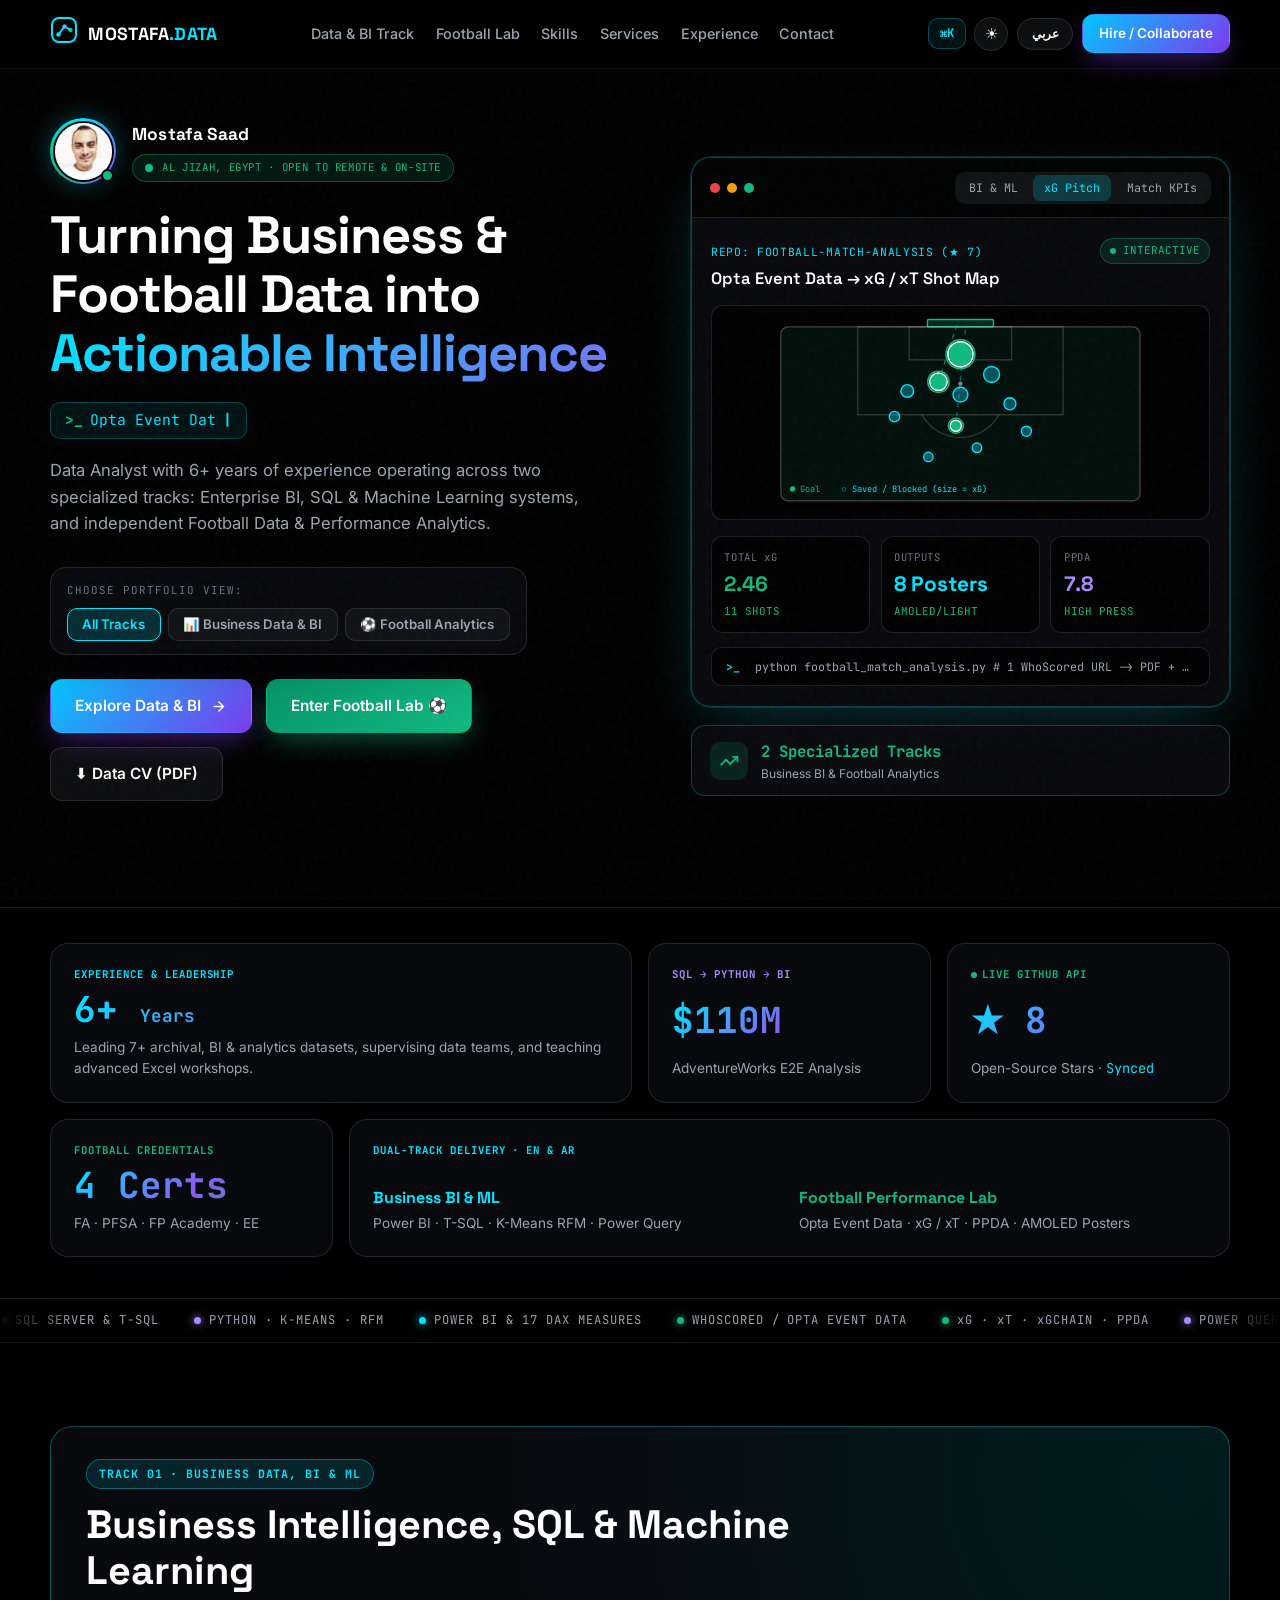
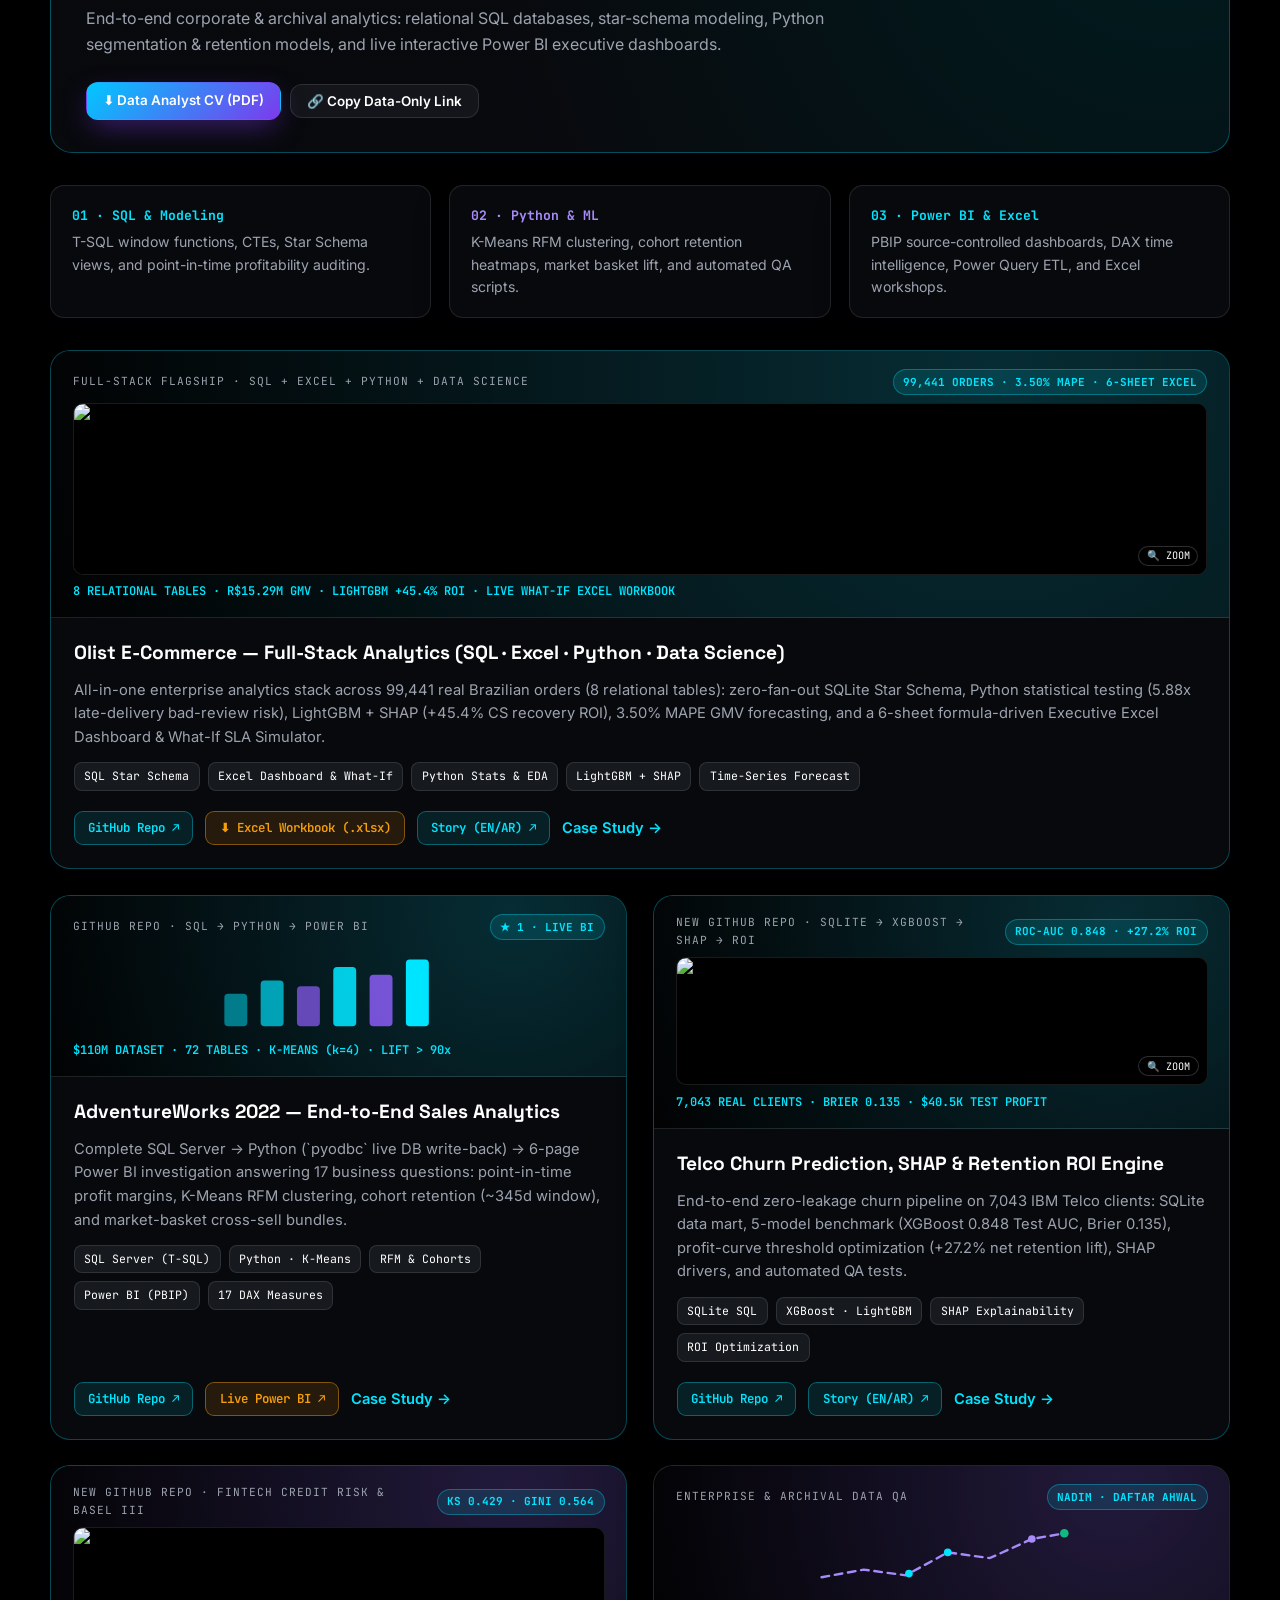
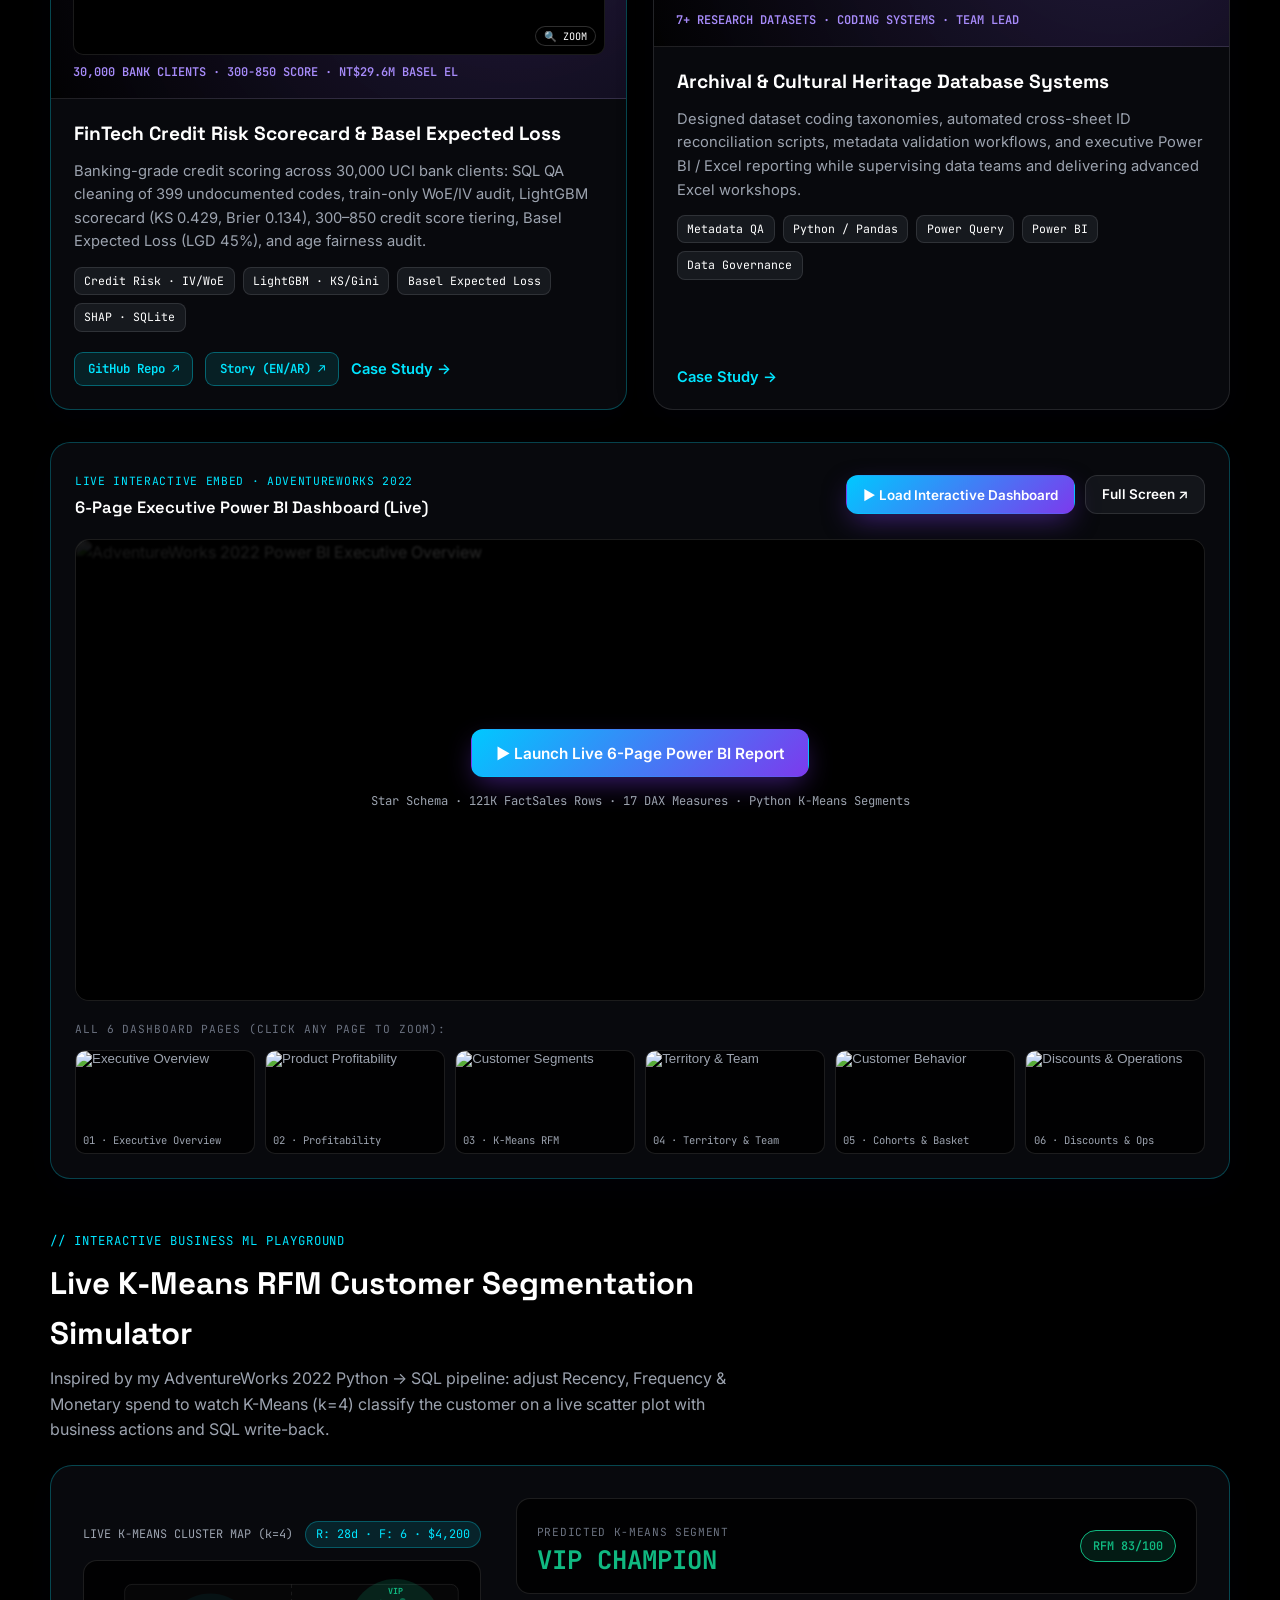
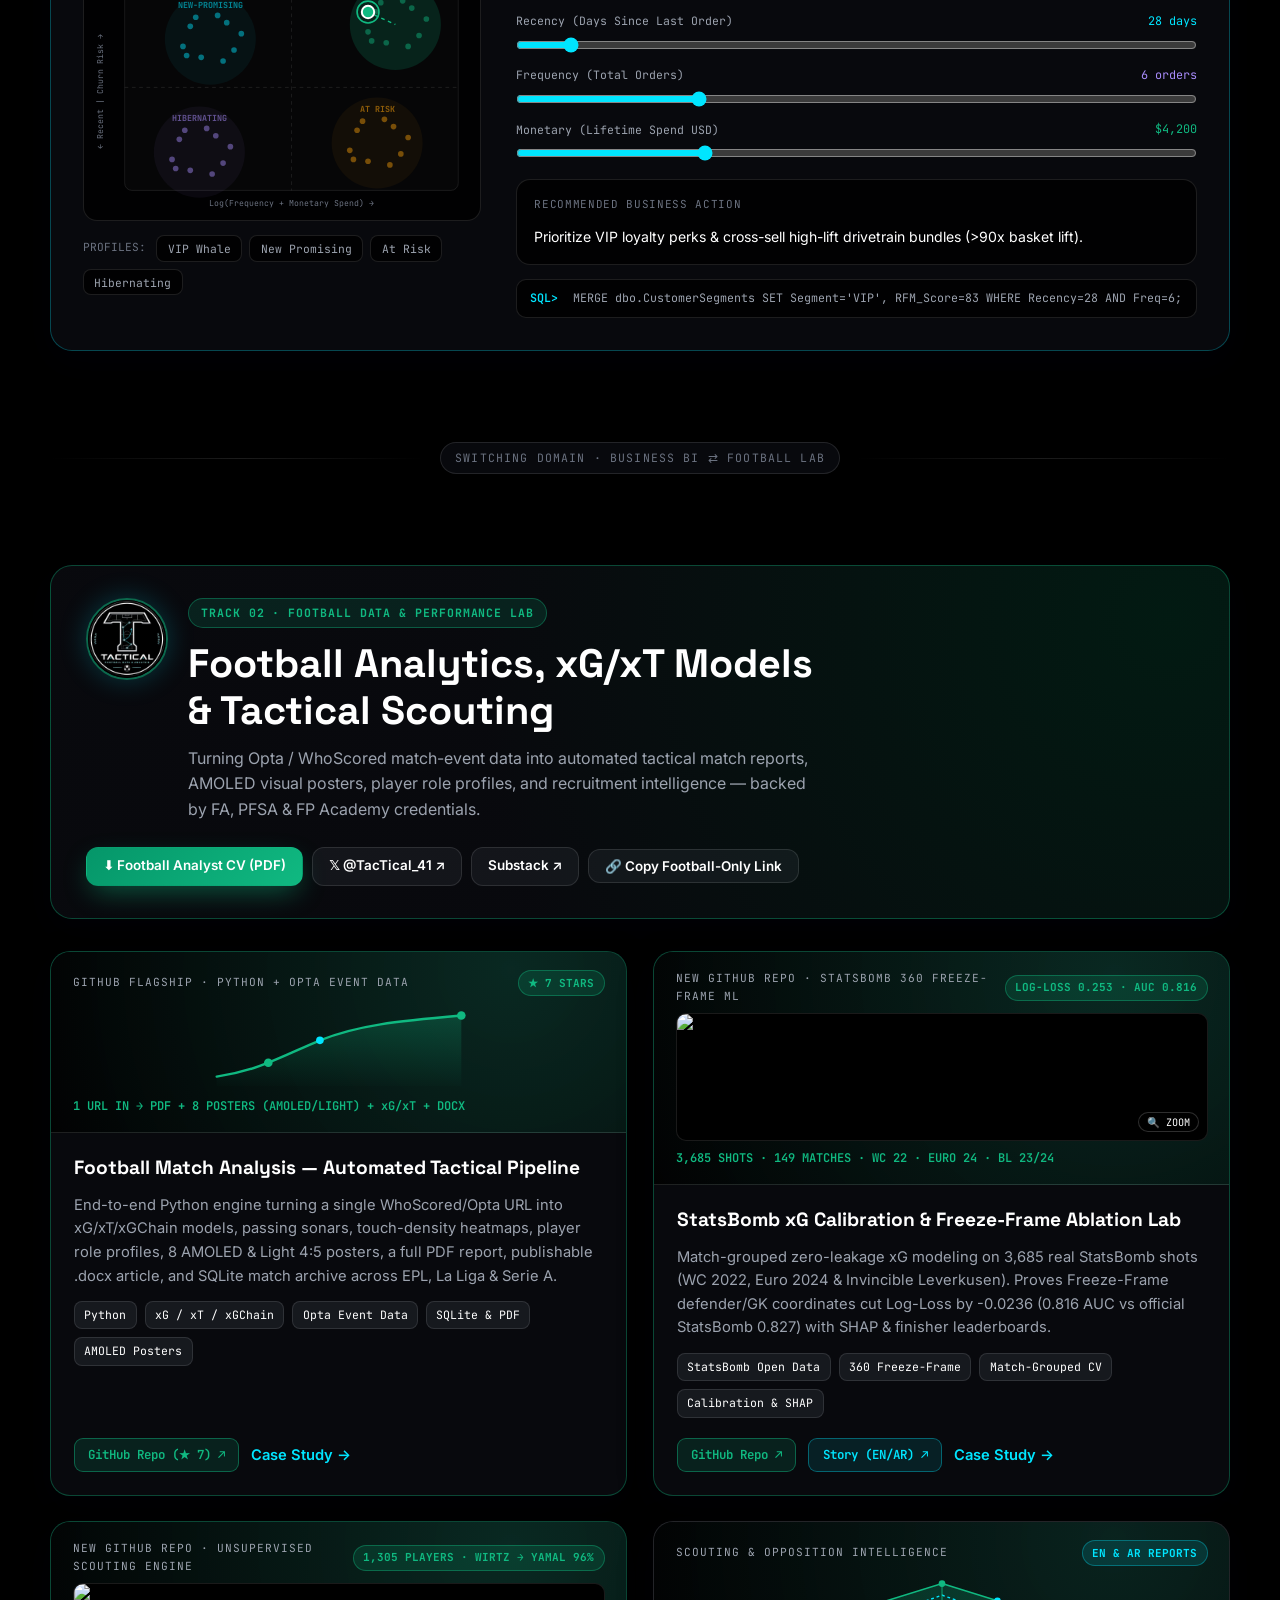
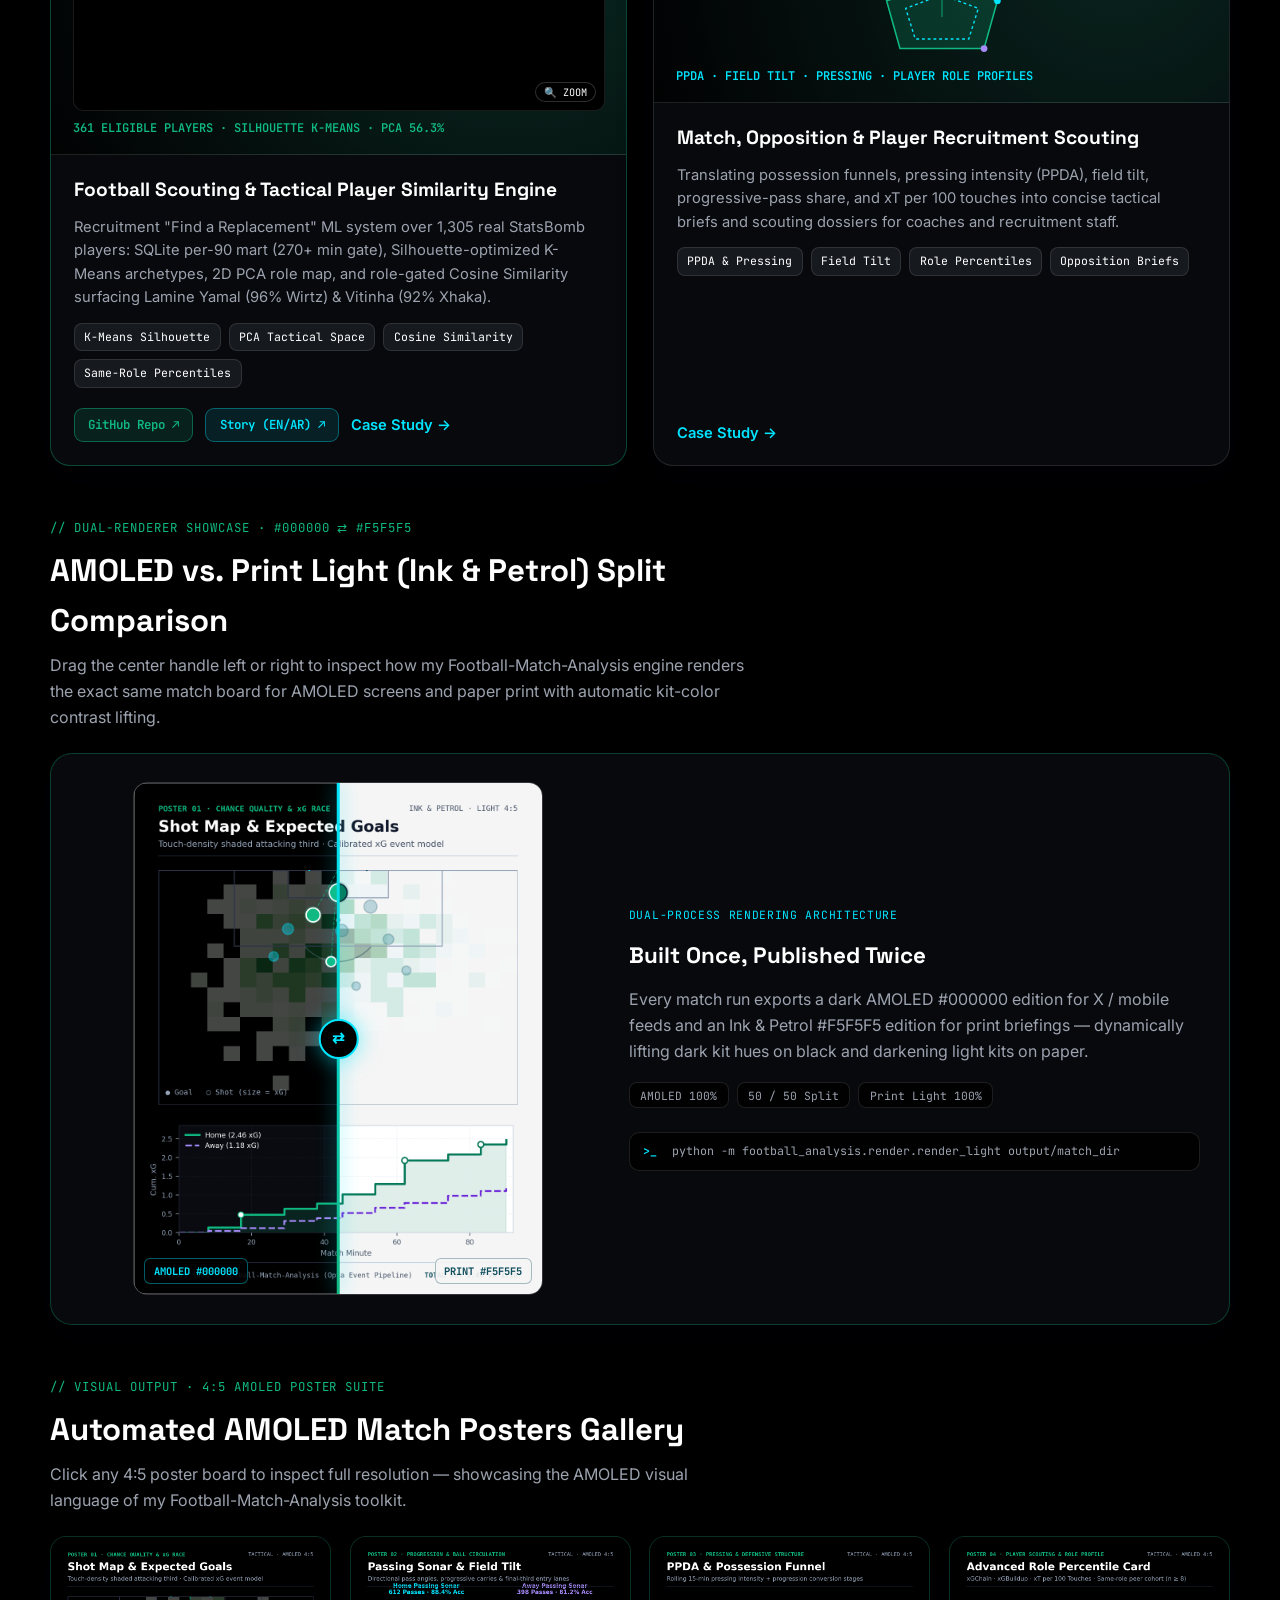
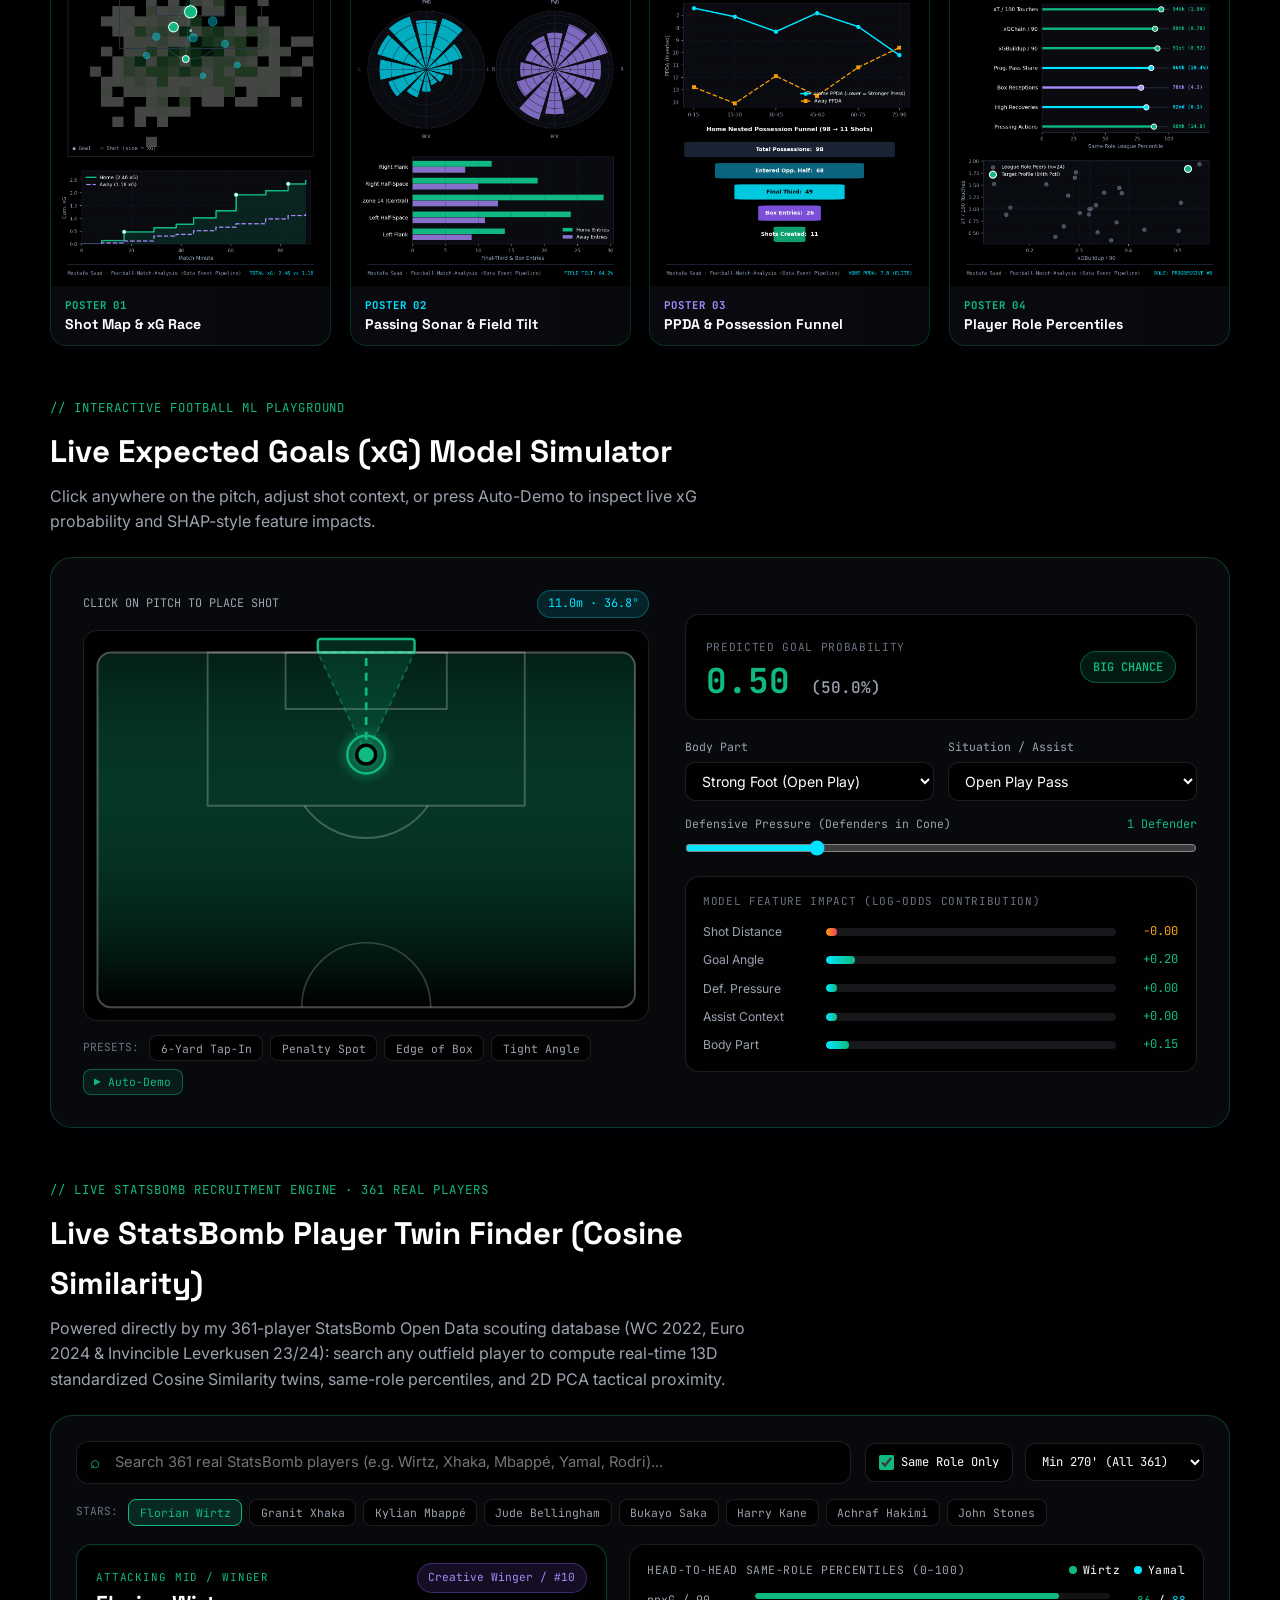
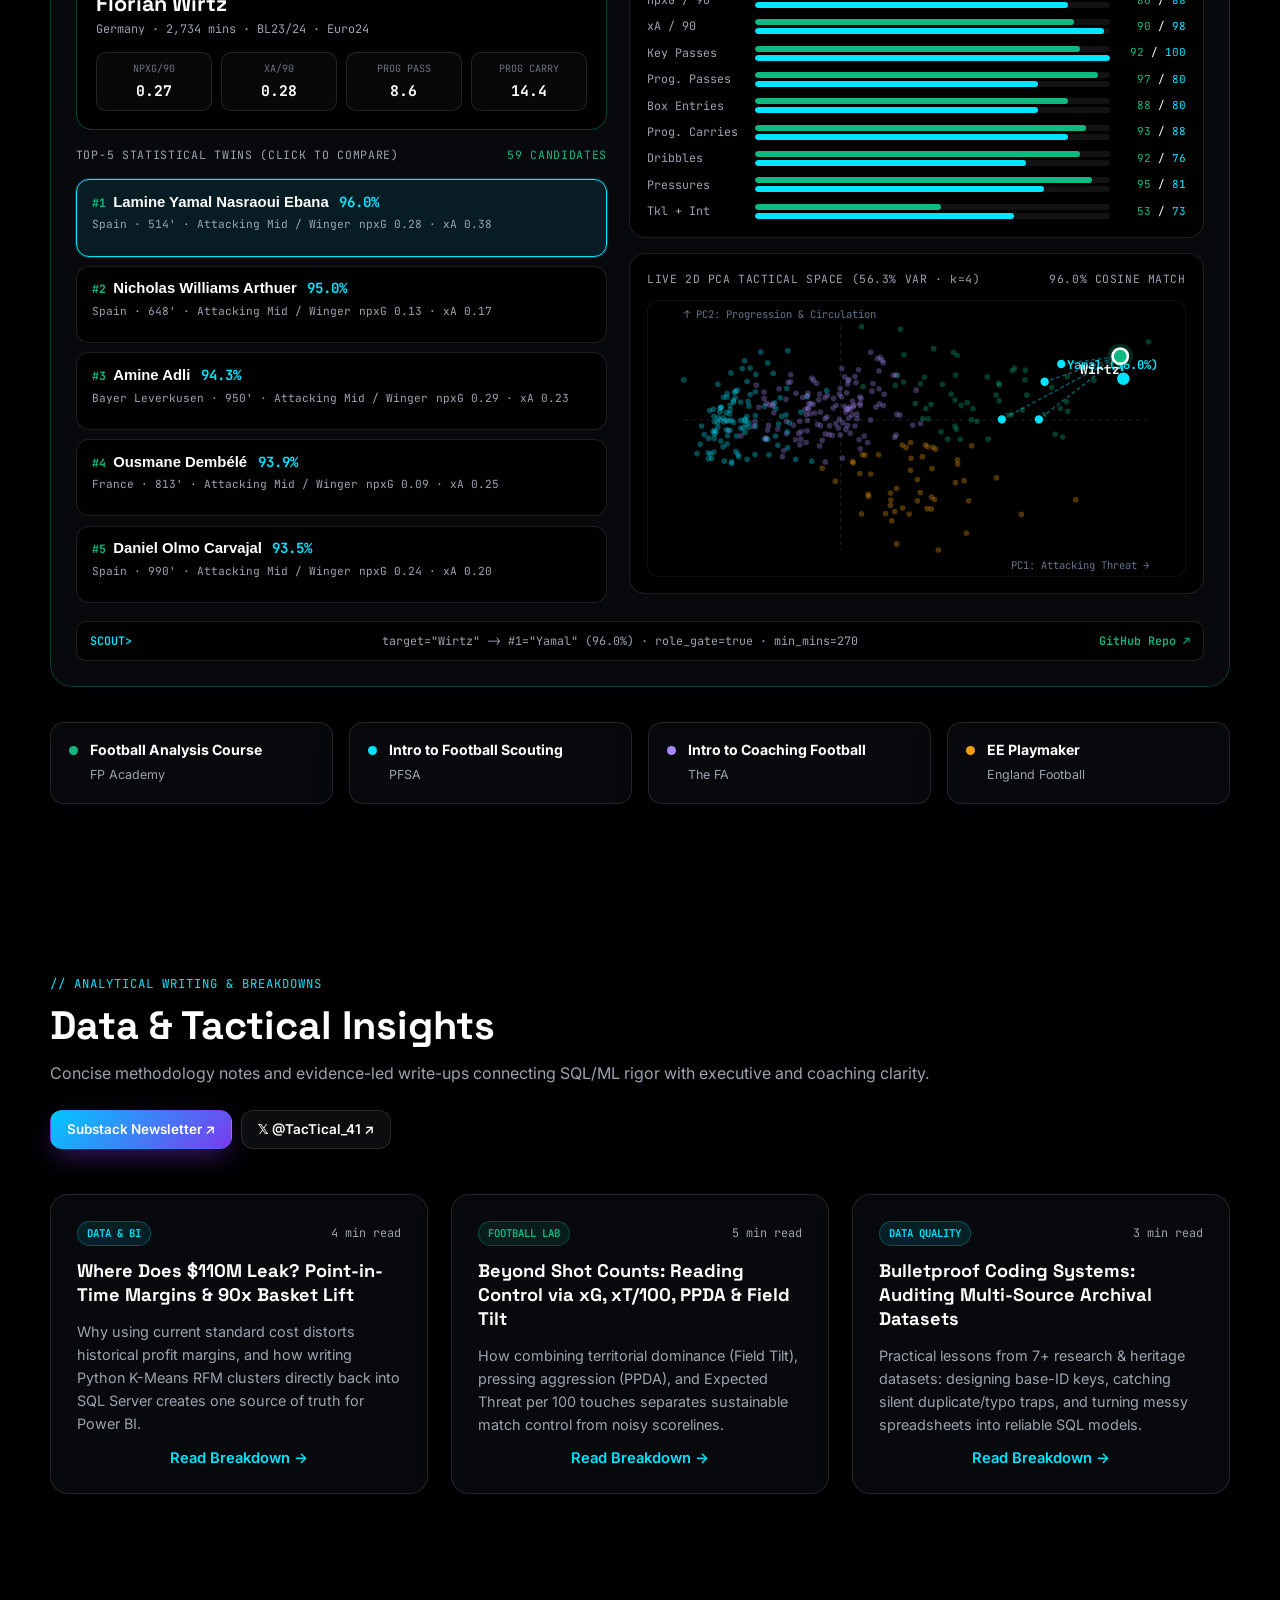
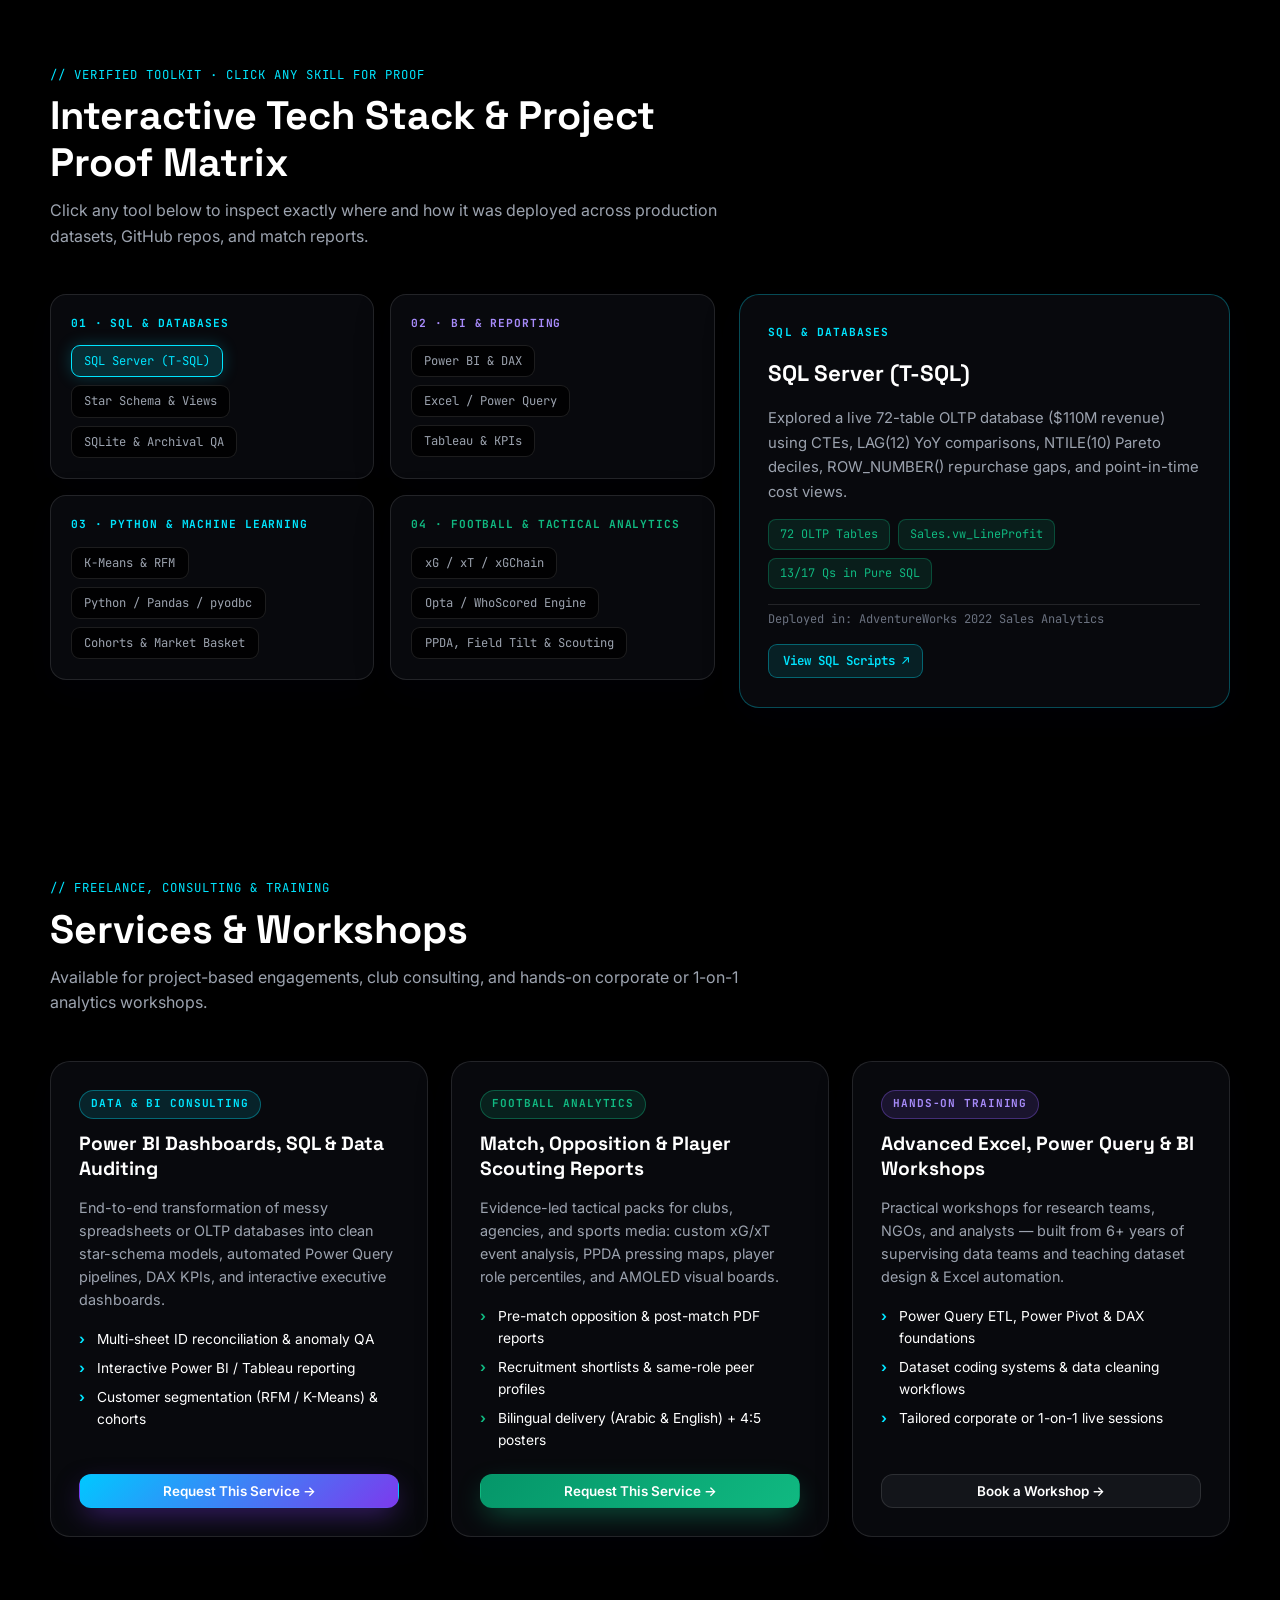
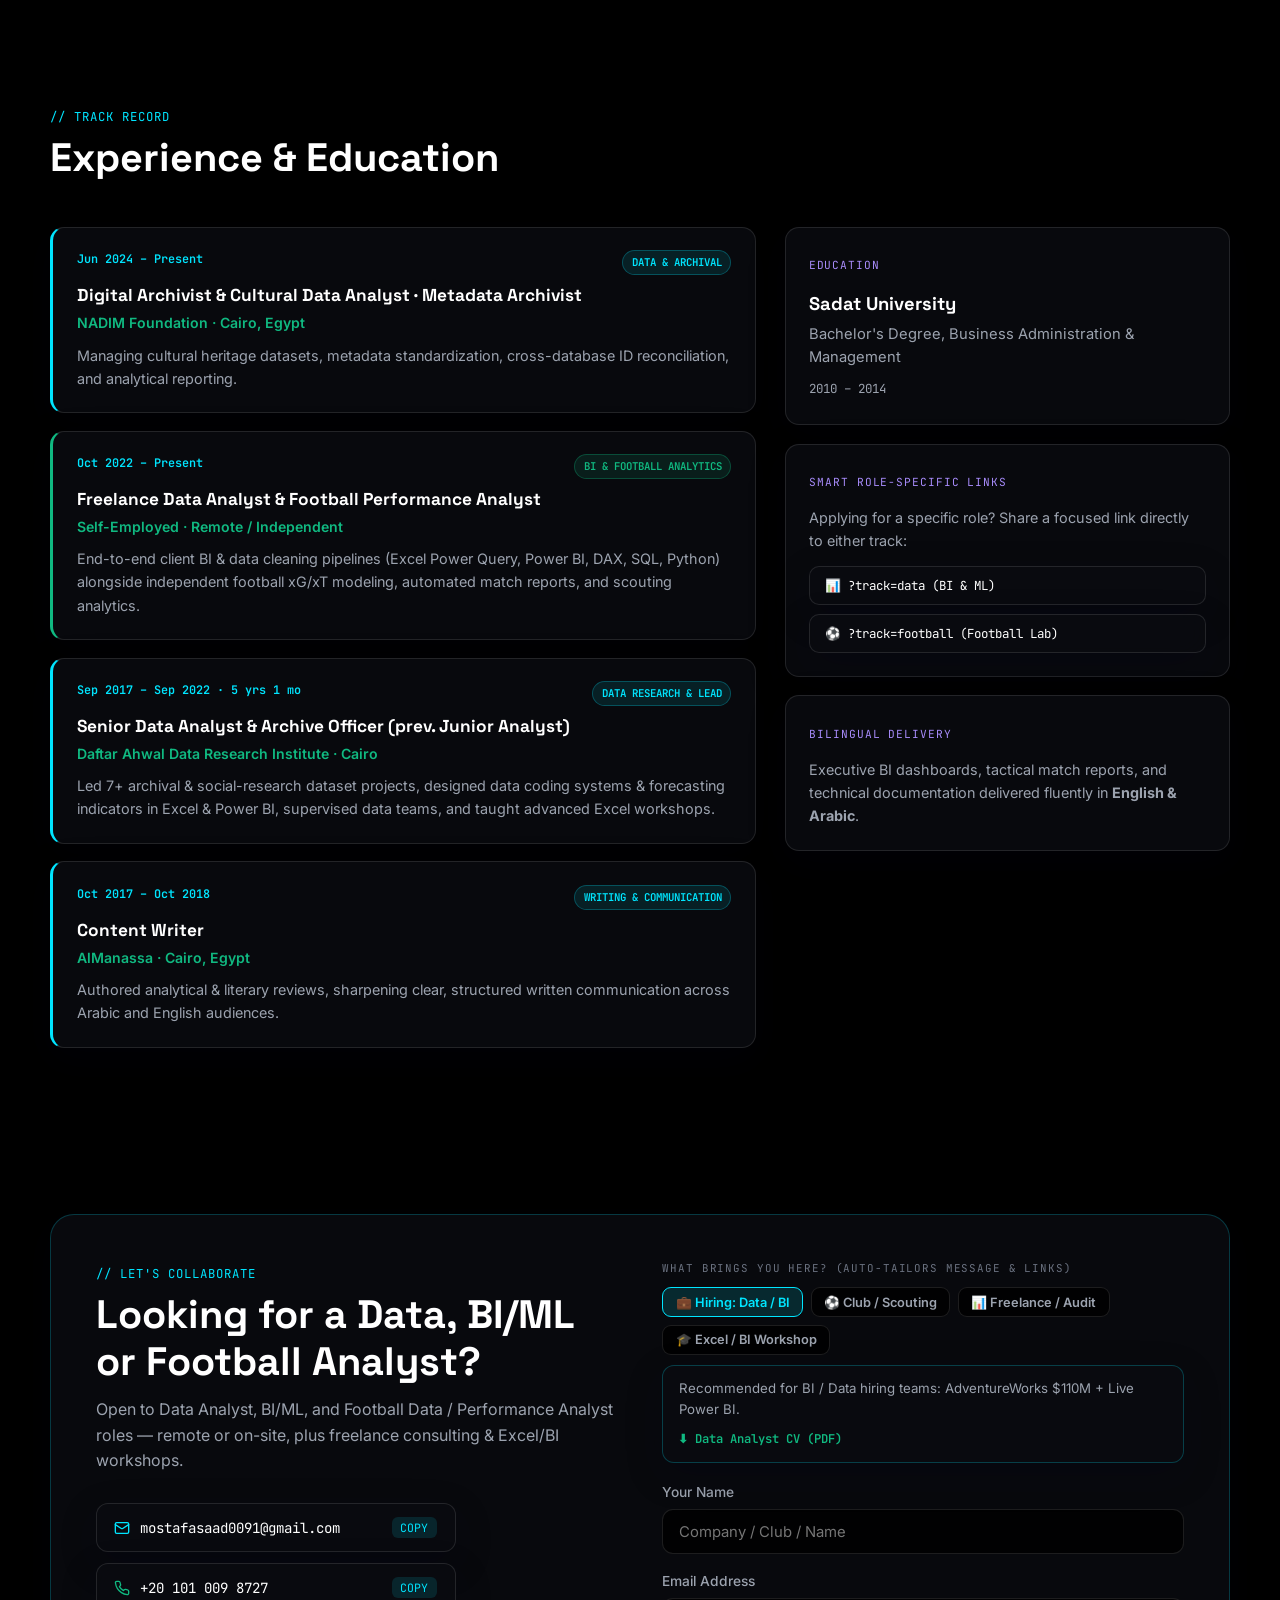
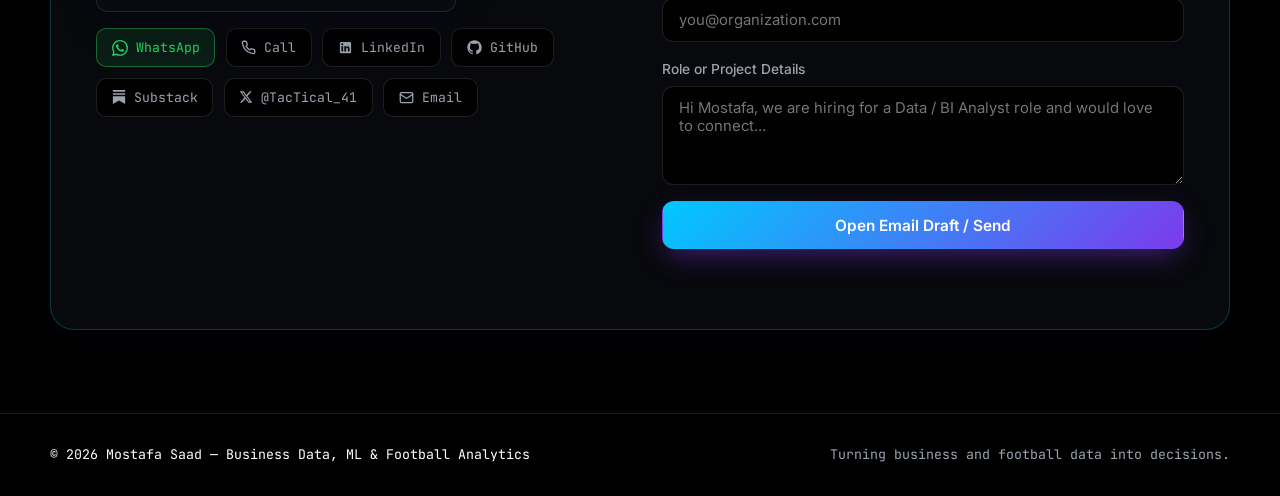
==== index.html @ ae872a06 "feat: add live 361-player StatsBomb Twin Finder widget & dynamic CV path" ====
<!DOCTYPE html>
<html lang="en" dir="ltr" data-theme="dark" data-track="all">
<head>
  <meta charset="UTF-8" />
  <meta name="viewport" content="width=device-width, initial-scale=1.0" />
  <title>Mostafa Saad — Data Analyst, ML &amp; Football Performance Analyst</title>
  <link rel="icon" type="image/svg+xml" href="data:image/svg+xml,%3Csvg xmlns='http://www.w3.org/2000/svg' viewBox='0 0 28 28'%3E%3Crect width='28' height='28' rx='7' fill='%23000000'/%3E%3Crect x='2' y='2' width='24' height='24' rx='6' fill='none' stroke='%2300E5FF' stroke-width='2'/%3E%3Cpath d='M8 18.5L14.5 10.5L20.5 14' fill='none' stroke='%2310B981' stroke-width='2.2' stroke-linecap='round' stroke-linejoin='round'/%3E%3Ccircle cx='8' cy='18.5' r='2.2' fill='%2300E5FF'/%3E%3Ccircle cx='14.5' cy='10.5' r='2.2' fill='%23A78BFA'/%3E%3Ccircle cx='20.5' cy='14' r='2.2' fill='%2310B981'/%3E%3C/svg%3E" />
  <meta name="description" content="Portfolio of Mostafa Saad — Data Analyst (SQL, Python, Power BI, ML) & Football Data / Performance Analyst (Opta event data, xG/xT models, tactical scouting)." />
  <link rel="canonical" href="https://mostafasaad91.github.io/" />
  <!-- Open Graph / Social Share Preview (WhatsApp, LinkedIn, Facebook) -->
  <meta property="og:type" content="website" />
  <meta property="og:url" content="https://mostafasaad91.github.io/" />
  <meta property="og:title" content="Mostafa Saad — Data Analyst, BI/ML & Football Performance Analyst" />
  <meta property="og:description" content="Dual-track interactive portfolio: $110M SQL -> Python K-Means -> Live Power BI + ★7 Opta Football Match Analysis Engine (xG/xT, PPDA, AMOLED Posters)." />
  <meta property="og:image" content="https://mostafasaad91.github.io/assets/og-card.png" />
  <meta property="og:image:width" content="1200" />
  <meta property="og:image:height" content="630" />
  <!-- Twitter / X Card -->
  <meta name="twitter:card" content="summary_large_image" />
  <meta name="twitter:site" content="@TacTical_41" />
  <meta name="twitter:title" content="Mostafa Saad — Data Analyst, BI/ML & Football Performance Analyst" />
  <meta name="twitter:description" content="Interactive Dual-Track Portfolio: Business Data & BI ($110M Live Power BI) + Football Analytics Lab (xG Simulator & Opta Engine)." />
  <meta name="twitter:image" content="https://mostafasaad91.github.io/assets/og-card.png" />
  <!-- Structured Data (JSON-LD SEO Person Schema) -->
  <script type="application/ld+json">
  {
    "@context": "https://schema.org",
    "@type": "Person",
    "name": "Mostafa Saad",
    "url": "https://mostafasaad91.github.io/",
    "image": "https://mostafasaad91.github.io/assets/profile.jpg",
    "email": "mailto:mostafasaad0091@gmail.com",
    "telephone": "+201010098727",
    "jobTitle": "Data Analyst & Football Performance Analyst",
    "address": { "@type": "PostalAddress", "addressLocality": "Al Jizah", "addressCountry": "EG" },
    "alumniOf": { "@type": "CollegeOrUniversity", "name": "Sadat University" },
    "knowsAbout": ["Data Analysis", "SQL Server", "Power BI", "DAX", "Python", "Machine Learning", "Football Analytics", "Expected Goals (xG)", "Scouting"],
    "sameAs": [
      "https://www.linkedin.com/in/mostafa-saad-171086191/",
      "https://github.com/mostafasaad91",
      "https://mostafasaad.substack.com/",
      "https://x.com/TacTical_41"
    ]
  }
  </script>
  <link rel="preconnect" href="https://fonts.googleapis.com" />
  <link rel="preconnect" href="https://fonts.gstatic.com" crossorigin />
  <link href="https://fonts.googleapis.com/css2?family=Cairo:wght@400;600;700;800&family=Inter:wght@400;500;600;700&family=JetBrains+Mono:wght@400;500;600&family=Space+Grotesk:wght@500;600;700&display=swap" rel="stylesheet" />
  <link rel="stylesheet" href="styles.css?v=10" />
</head>
<body>
  <div class="noise-overlay" aria-hidden="true"></div>
  <div class="scroll-progress" id="scrollProgress" aria-hidden="true"></div>
  <div class="bg-grid" aria-hidden="true"></div>
  <div class="ambient-orb orb-cyan" aria-hidden="true"></div>
  <div class="ambient-orb orb-violet" aria-hidden="true"></div>
  <div class="ambient-orb orb-emerald" aria-hidden="true"></div>

  <!-- Navigation -->
  <header class="navbar" id="navbar">
    <div class="container nav-inner">
      <a href="#hero" class="brand">
        <span class="brand-mark" aria-hidden="true">
          <svg width="28" height="28" viewBox="0 0 28 28" fill="none">
            <rect x="2" y="2" width="24" height="24" rx="7" stroke="url(#logoGrad)" stroke-width="2" />
            <circle cx="8.5" cy="18.5" r="2.2" fill="#00E5FF" />
            <circle cx="14.5" cy="10.5" r="2.2" fill="#A78BFA" />
            <circle cx="20.5" cy="14" r="2.2" fill="#10B981" />
            <path d="M8.5 18.5L14.5 10.5L20.5 14" stroke="url(#logoGrad)" stroke-width="1.8" stroke-linecap="round" stroke-linejoin="round" />
            <defs>
              <linearGradient id="logoGrad" x1="2" y1="2" x2="26" y2="26">
                <stop stop-color="#00E5FF" />
                <stop offset="0.55" stop-color="#8B5CF6" />
                <stop offset="1" stop-color="#10B981" />
              </linearGradient>
            </defs>
          </svg>
        </span>
        <span class="brand-name">MOSTAFA<span class="accent-dot">.DATA</span></span>
      </a>

      <nav class="nav-links" id="navLinks" aria-label="Primary">
        <a href="#data-track" class="nav-data-link" data-i18n="nav_data_track">Data &amp; BI Track</a>
        <a href="#football-track" class="nav-foot-link" data-i18n="nav_foot_track">Football Lab</a>
        <a href="#stack-matrix" data-i18n="nav_stack">Skills</a>
        <a href="#services" data-i18n="nav_services">Services</a>
        <a href="#experience" data-i18n="nav_exp">Experience</a>
        <a href="#contact" data-i18n="nav_contact">Contact</a>
      </nav>

      <div class="nav-actions">
        <button class="cmd-trigger mono magnetic" id="cmdTrigger" type="button" aria-label="Open Command Palette" title="Quick Actions (Ctrl+K)">
          <span>⌘K</span>
        </button>
        <button class="icon-btn" id="themeToggle" type="button" aria-label="Toggle Light/Dark Theme" title="Toggle Theme">
          <span id="themeIcon">☀</span>
        </button>
        <button class="lang-toggle" id="langToggle" type="button" aria-label="Switch Language">
          <span class="lang-pill">عربي</span>
        </button>
        <a href="#contact" class="btn btn-sm btn-primary magnetic" data-i18n="nav_cta">Hire / Collaborate</a>
        <button class="menu-toggle" id="menuToggle" type="button" aria-label="Toggle Menu" aria-expanded="false">
          <span></span><span></span><span></span>
        </button>
      </div>
    </div>
  </header>

  <main>
    <!-- HERO SECTION -->
    <section class="hero" id="hero">
      <canvas id="neuralCanvas" aria-hidden="true"></canvas>

      <div class="container hero-grid">
        <div class="hero-copy">
          <div class="hero-identity">
            <div class="avatar-ring">
              <img src="assets/profile.jpg" alt="Mostafa Saad" class="hero-avatar" />
              <span class="avatar-online" aria-hidden="true"></span>
            </div>
            <div class="identity-meta">
              <div class="identity-name">Mostafa Saad</div>
              <div class="status-badge compact">
                <span class="pulse-dot"></span>
                <span class="mono" data-i18n="hero_badge">AL JIZAH, EGYPT · OPEN TO REMOTE &amp; ON-SITE</span>
              </div>
            </div>
          </div>

          <h1 class="hero-title">
            <span data-i18n="hero_title_1">Turning Business &amp; Football Data into</span>
            <span class="gradient-text animated-gradient" data-i18n="hero_title_2">Actionable Intelligence</span>
          </h1>

          <div class="typing-line mono" aria-live="polite">
            <span class="typing-prefix">&gt;_</span>
            <span id="typingText">SQL → Python ML → Power BI Dashboards</span>
            <span class="typing-cursor">|</span>
          </div>

          <p class="hero-subtitle" data-i18n="hero_subtitle">
            Data Analyst with 6+ years of experience operating across two specialized tracks: Enterprise BI, SQL &amp; Machine Learning systems, and independent Football Data &amp; Performance Analytics.
          </p>

          <!-- DUAL-TRACK LENS SWITCHER (Shareable via ?track=data or ?track=football) -->
          <div class="track-switcher glass" role="group" aria-label="Portfolio Track Switcher">
            <span class="mono switcher-lbl" data-i18n="track_switch_lbl">CHOOSE PORTFOLIO VIEW:</span>
            <div class="switcher-btns">
              <button class="track-btn active" data-track-btn="all" type="button" data-i18n="track_all">All Tracks</button>
              <button class="track-btn data-btn" data-track-btn="data" type="button" data-i18n="track_data">📊 Business Data &amp; BI</button>
              <button class="track-btn foot-btn" data-track-btn="football" type="button" data-i18n="track_foot">⚽ Football Analytics</button>
            </div>
          </div>

          <div class="hero-cta">
            <a href="#data-track" class="btn btn-primary btn-lg">
              <span data-i18n="hero_btn_data">Explore Data &amp; BI</span>
              <svg width="17" height="17" viewBox="0 0 24 24" fill="none" stroke="currentColor" stroke-width="2"><path d="M5 12h14"/><path d="m12 5 7 7-7 7"/></svg>
            </a>
            <a href="#football-track" class="btn btn-emerald btn-lg">
              <span data-i18n="hero_btn_foot">Enter Football Lab ⚽</span>
            </a>
            <a href="cv/Mostafa_Saad_Data_Analyst_CV.pdf" download id="smartCvBtn" class="btn btn-ghost btn-lg mono">
              <span id="smartCvLabel" data-i18n="cv_data_short">⬇ Data CV (PDF)</span>
            </a>
          </div>
        </div>

        <!-- Interactive Hero Telemetry Card -->
        <div class="hero-visual">
          <div class="telemetry-card glass">
            <div class="telemetry-header">
              <div class="window-dots" aria-hidden="true">
                <span class="dot red"></span>
                <span class="dot amber"></span>
                <span class="dot green"></span>
              </div>
              <div class="telemetry-tabs" role="tablist">
                <button class="t-tab active" data-mode="bi" role="tab" aria-selected="true">BI &amp; ML</button>
                <button class="t-tab" data-mode="xg" role="tab" aria-selected="false">xG Pitch</button>
                <button class="t-tab" data-mode="tactical" role="tab" aria-selected="false">Match KPIs</button>
              </div>
            </div>

            <div class="telemetry-body">
              <div class="telemetry-meta">
                <div>
                  <span class="mono meta-tag" id="vizTag">REPO: ADVENTUREWORKS · $110M OLTP</span>
                  <h3 class="viz-title" id="vizTitle">SQL Server → Python K-Means → Power BI</h3>
                </div>
                <span class="live-pill mono"><span class="live-dot"></span>INTERACTIVE</span>
              </div>

              <div class="chart-stage" id="chartStage">
                <svg id="heroChart" viewBox="0 0 440 215" preserveAspectRatio="xMidYMid meet" role="img" aria-label="Interactive Data and Football ML Visualization"></svg>
                <div class="chart-tooltip mono" id="chartTooltip"></div>
              </div>

              <div class="kpi-grid">
                <div class="kpi-box">
                  <span class="kpi-label mono" id="kpiLabel1">REVENUE</span>
                  <span class="kpi-val cyan" id="kpiVal1">$110M</span>
                  <span class="kpi-delta" id="kpiDelta1">72 TABLES</span>
                </div>
                <div class="kpi-box">
                  <span class="kpi-label mono" id="kpiLabel2">RFM K-MEANS</span>
                  <span class="kpi-val violet" id="kpiVal2">k = 4</span>
                  <span class="kpi-delta" id="kpiDelta2">LIFT &gt; 90x</span>
                </div>
                <div class="kpi-box">
                  <span class="kpi-label mono" id="kpiLabel3">POWER BI</span>
                  <span class="kpi-val emerald" id="kpiVal3">6 Pages</span>
                  <span class="kpi-delta" id="kpiDelta3">17 DAX</span>
                </div>
              </div>

              <div class="terminal-bar mono">
                <span class="prompt">&gt;_</span>
                <span class="cmd-text" id="terminalCmd">SELECT segment, COUNT(*) FROM dbo.CustomerSegments GROUP BY 1;</span>
              </div>
            </div>
          </div>

          <div class="floating-badge glass">
            <div class="fb-icon">
              <svg width="20" height="20" viewBox="0 0 24 24" fill="none" stroke="#10B981" stroke-width="2.2"><polyline points="22 7 13.5 15.5 8.5 10.5 2 17"/><polyline points="16 7 22 7 22 13"/></svg>
            </div>
            <div>
              <div class="fb-num mono">2 Specialized Tracks</div>
              <div class="fb-sub" data-i18n="float_impact">Business BI &amp; Football Analytics</div>
            </div>
          </div>
        </div>
      </div>
    </section>

    <!-- BENTO IMPACT SHOWCASE -->
    <section class="bento-strip reveal">
      <div class="container bento-grid">
        <div class="bento-card bento-wide glass tilt-card">
          <span class="mono bento-tag cyan">EXPERIENCE &amp; LEADERSHIP</span>
          <div class="bento-big mono"><span class="counter" data-target="6">0</span>+ <span class="bento-unit" data-i18n="bento_yrs">Years</span></div>
          <p class="bento-sub" data-i18n="bento_exp_desc">Leading 7+ archival, BI &amp; analytics datasets, supervising data teams, and teaching advanced Excel workshops.</p>
        </div>

        <div class="bento-card glass tilt-card">
          <span class="mono bento-tag violet">SQL → PYTHON → BI</span>
          <div class="bento-big mono">$<span class="counter" data-target="110">0</span>M</div>
          <p class="bento-sub" data-i18n="stat_aw">AdventureWorks E2E Analysis</p>
        </div>

        <div class="bento-card glass tilt-card">
          <span class="mono bento-tag emerald"><span class="live-dot" style="display:inline-block;margin-inline-end:5px;"></span>LIVE GITHUB API</span>
          <div class="bento-big mono">★ <span id="ghLiveStars" class="counter" data-target="8">0</span></div>
          <p class="bento-sub"><span data-i18n="stat_stars">Open-Source Stars</span> · <span class="mono" id="ghLastSync" style="color:var(--cyan)">Synced</span></p>
        </div>

        <div class="bento-card glass tilt-card">
          <span class="mono bento-tag emerald">FOOTBALL CREDENTIALS</span>
          <div class="bento-big mono"><span class="counter" data-target="4">0</span> Certs</div>
          <p class="bento-sub" data-i18n="stat_certs">FA · PFSA · FP Academy · EE</p>
        </div>

        <div class="bento-card bento-wide-2 glass tilt-card">
          <span class="mono bento-tag cyan">DUAL-TRACK DELIVERY · EN &amp; AR</span>
          <div class="bento-duo">
            <div>
              <strong class="cyan" data-i18n="bento_t1">Business BI &amp; ML</strong>
              <p class="bento-sub">Power BI · T-SQL · K-Means RFM · Power Query</p>
            </div>
            <div>
              <strong class="emerald" data-i18n="bento_t2">Football Performance Lab</strong>
              <p class="bento-sub">Opta Event Data · xG / xT · PPDA · AMOLED Posters</p>
            </div>
          </div>
        </div>
      </div>
    </section>

    <!-- KINETIC TELEMETRY TICKER MARQUEE -->
    <div class="ticker-bar" aria-hidden="true">
      <div class="ticker-track mono">
        <div class="ticker-group">
          <span><i class="t-dot cyan-d"></i> SQL SERVER &amp; T-SQL</span>
          <span><i class="t-dot violet-d"></i> PYTHON · K-MEANS · RFM</span>
          <span><i class="t-dot cyan-d"></i> POWER BI &amp; 17 DAX MEASURES</span>
          <span><i class="t-dot emerald-d"></i> WHOSCORED / OPTA EVENT DATA</span>
          <span><i class="t-dot emerald-d"></i> xG · xT · xGCHAIN · PPDA</span>
          <span><i class="t-dot violet-d"></i> POWER QUERY &amp; STAR SCHEMA</span>
          <span><i class="t-dot cyan-d"></i> COHORT &amp; MARKET BASKET (LIFT &gt; 90x)</span>
          <span><i class="t-dot emerald-d"></i> AUTOMATED PDF &amp; 8 MATCH POSTERS</span>
        </div>
        <div class="ticker-group">
          <span><i class="t-dot cyan-d"></i> SQL SERVER &amp; T-SQL</span>
          <span><i class="t-dot violet-d"></i> PYTHON · K-MEANS · RFM</span>
          <span><i class="t-dot cyan-d"></i> POWER BI &amp; 17 DAX MEASURES</span>
          <span><i class="t-dot emerald-d"></i> WHOSCORED / OPTA EVENT DATA</span>
          <span><i class="t-dot emerald-d"></i> xG · xT · xGCHAIN · PPDA</span>
          <span><i class="t-dot violet-d"></i> POWER QUERY &amp; STAR SCHEMA</span>
          <span><i class="t-dot cyan-d"></i> COHORT &amp; MARKET BASKET (LIFT &gt; 90x)</span>
          <span><i class="t-dot emerald-d"></i> AUTOMATED PDF &amp; 8 MATCH POSTERS</span>
        </div>
      </div>
    </div>

    <!-- =====================================================
         TRACK 01: BUSINESS DATA, BI & MACHINE LEARNING HUB
         ===================================================== -->
    <section class="section track-zone track-data-zone reveal" id="data-track" data-zone="data">
      <div class="container">
        <div class="track-banner data-banner glass">
          <div class="tb-left">
            <span class="tb-pill mono cyan-pill">TRACK 01 · BUSINESS DATA, BI &amp; ML</span>
            <h2 class="section-title" data-i18n="data_zone_title">Business Intelligence, SQL &amp; Machine Learning</h2>
            <p class="section-desc" data-i18n="data_zone_desc">
              End-to-end corporate &amp; archival analytics: relational SQL databases, star-schema modeling, Python segmentation &amp; retention models, and live interactive Power BI executive dashboards.
            </p>
          </div>
          <div class="tb-actions">
            <a href="cv/Mostafa_Saad_Data_Analyst_CV.pdf" download class="btn btn-sm btn-primary mono" data-i18n="cv_data_btn">⬇ Data Analyst CV (PDF)</a>
            <button class="btn btn-sm btn-ghost copy-track-link mono" data-copy-track="data" type="button" data-i18n="copy_data_url">🔗 Copy Data-Only Link</button>
          </div>
        </div>

        <!-- Track 1 Core Capabilities -->
        <div class="mini-pillars">
          <div class="pillar-pill glass">
            <span class="mono cyan">01 · SQL &amp; Modeling</span>
            <p data-i18n="dp_1">T-SQL window functions, CTEs, Star Schema views, and point-in-time profitability auditing.</p>
          </div>
          <div class="pillar-pill glass">
            <span class="mono violet">02 · Python &amp; ML</span>
            <p data-i18n="dp_2">K-Means RFM clustering, cohort retention heatmaps, market basket lift, and automated QA scripts.</p>
          </div>
          <div class="pillar-pill glass">
            <span class="mono cyan">03 · Power BI &amp; Excel</span>
            <p data-i18n="dp_3">PBIP source-controlled dashboards, DAX time intelligence, Power Query ETL, and Excel workshops.</p>
          </div>
        </div>

        <!-- Track 1 Flagship Projects -->
        <div class="projects-grid">
          <!-- FULL-STACK MASTERPIECE: Olist E-Commerce (SQL + Excel + Python + Data Science) -->
          <article class="project-card glass tilt-card featured-repo" data-cat="analytics" style="grid-column: 1 / -1;">
            <div class="project-viz viz-cyan">
              <div class="repo-top-row">
                <span class="proj-cat mono">FULL-STACK FLAGSHIP · SQL + EXCEL + PYTHON + DATA SCIENCE</span>
                <span class="star-badge mono">99,441 ORDERS · 3.50% MAPE · 6-SHEET EXCEL</span>
              </div>
              <button class="proj-chart-preview lightbox-trigger" type="button" data-src="https://raw.githubusercontent.com/mostafasaad91/olist-ecommerce-fullstack-analytics/main/outputs/figures/01_supply_chain_sla_impact.png" data-cap="Olist Full-Stack Analytics — Supply-Chain SLA Breach vs Bad Reviews (5.88x Relative Risk across 95,824 Real Orders)">
                <img src="https://raw.githubusercontent.com/mostafasaad91/olist-ecommerce-fullstack-analytics/main/outputs/figures/01_supply_chain_sla_impact.png" alt="Olist Full-Stack Supply Chain SLA Impact" loading="lazy" style="height:170px;object-fit:contain;background:#000;" />
                <span class="zoom-pill mono">🔍 ZOOM</span>
              </button>
              <div class="proj-metric mono">8 RELATIONAL TABLES · R$15.29M GMV · LIGHTGBM +45.4% ROI · LIVE WHAT-IF EXCEL WORKBOOK</div>
            </div>
            <div class="project-body">
              <h3 data-i18n="olist_title">Olist E-Commerce — Full-Stack Analytics (SQL · Excel · Python · Data Science)</h3>
              <p data-i18n="olist_desc">
                All-in-one enterprise analytics stack across 99,441 real Brazilian orders (8 relational tables): zero-fan-out SQLite Star Schema, Python statistical testing (5.88x late-delivery bad-review risk), LightGBM + SHAP (+45.4% CS recovery ROI), 3.50% MAPE GMV forecasting, and a 6-sheet formula-driven Executive Excel Dashboard &amp; What-If SLA Simulator.
              </p>
              <div class="chip-row small">
                <span class="tech-chip">SQL Star Schema</span>
                <span class="tech-chip">Excel Dashboard &amp; What-If</span>
                <span class="tech-chip">Python Stats &amp; EDA</span>
                <span class="tech-chip">LightGBM + SHAP</span>
                <span class="tech-chip">Time-Series Forecast</span>
              </div>
              <div class="project-links multi-links">
                <a href="https://github.com/mostafasaad91/olist-ecommerce-fullstack-analytics" target="_blank" rel="noopener" class="repo-link mono">GitHub Repo ↗</a>
                <a href="https://github.com/mostafasaad91/olist-ecommerce-fullstack-analytics/raw/main/outputs/Olist_Executive_Analytics_Workbook.xlsx" target="_blank" rel="noopener" class="repo-link live-bi mono">⬇ Excel Workbook (.xlsx)</a>
                <a href="https://github.com/mostafasaad91/olist-ecommerce-fullstack-analytics/blob/main/docs/PROJECT_STORY.md" target="_blank" rel="noopener" class="repo-link mono">Story (EN/AR) ↗</a>
                <button class="text-link open-modal" data-project="8" type="button" data-i18n="proj_details">Case Study →</button>
              </div>
            </div>
          </article>

          <!-- GITHUB REPO 1: AdventureWorks 2022 -->
          <article class="project-card glass tilt-card featured-repo" data-cat="analytics">
            <div class="project-viz viz-cyan">
              <div class="repo-top-row">
                <span class="proj-cat mono">GITHUB REPO · SQL → PYTHON → POWER BI</span>
                <span class="star-badge mono" id="awStarsBadge">★ 1 · LIVE BI</span>
              </div>
              <svg class="mini-graph" viewBox="0 0 280 90" fill="none">
                <rect class="wave-bar b1" x="20" y="48" width="24" height="34" rx="4" fill="#00E5FF" opacity="0.5"/>
                <rect class="wave-bar b2" x="58" y="34" width="24" height="48" rx="4" fill="#00E5FF" opacity="0.68"/>
                <rect class="wave-bar b3" x="96" y="40" width="24" height="42" rx="4" fill="#8B5CF6" opacity="0.72"/>
                <rect class="wave-bar b4" x="134" y="20" width="24" height="62" rx="4" fill="#00E5FF" opacity="0.88"/>
                <rect class="wave-bar b5" x="172" y="28" width="24" height="54" rx="4" fill="#8B5CF6" opacity="0.85"/>
                <rect class="wave-bar b6" x="210" y="12" width="24" height="70" rx="4" fill="#00E5FF"/>
              </svg>
              <div class="proj-metric mono">$110M DATASET · 72 TABLES · K-MEANS (k=4) · LIFT &gt; 90x</div>
            </div>
            <div class="project-body">
              <h3 data-i18n="aw_title">AdventureWorks 2022 — End-to-End Sales Analytics</h3>
              <p data-i18n="aw_desc">
                Complete SQL Server → Python (`pyodbc` live DB write-back) → 6-page Power BI investigation answering 17 business questions: point-in-time profit margins, K-Means RFM clustering, cohort retention (~345d window), and market-basket cross-sell bundles.
              </p>
              <div class="chip-row small">
                <span class="tech-chip">SQL Server (T-SQL)</span>
                <span class="tech-chip">Python · K-Means</span>
                <span class="tech-chip">RFM &amp; Cohorts</span>
                <span class="tech-chip">Power BI (PBIP)</span>
                <span class="tech-chip">17 DAX Measures</span>
              </div>
              <div class="project-links multi-links">
                <a href="https://github.com/mostafasaad91/adventure-works-sales-analytics" target="_blank" rel="noopener" class="repo-link mono">GitHub Repo ↗</a>
                <a href="https://app.powerbi.com/view?r=eyJrIjoiODk5NTM5YjQtMTk4Ny00NGU2LWFiMzUtYTg1N2YwZDUyYWU4IiwidCI6ImI3YTMxZDI1LWYyMzMtNGM4ZC05ODM0LTdiMjVlZDVlMWU4YSIsImMiOjh9" target="_blank" rel="noopener" class="repo-link live-bi mono">Live Power BI ↗</a>
                <button class="text-link open-modal" data-project="0" type="button" data-i18n="proj_details">Case Study →</button>
              </div>
            </div>
          </article>

          <!-- NEW GITHUB REPO: Telco Churn Explainable ML -->
          <article class="project-card glass tilt-card featured-repo" data-cat="analytics">
            <div class="project-viz viz-cyan">
              <div class="repo-top-row">
                <span class="proj-cat mono">NEW GITHUB REPO · SQLITE → XGBOOST → SHAP → ROI</span>
                <span class="star-badge mono">ROC-AUC 0.848 · +27.2% ROI</span>
              </div>
              <button class="proj-chart-preview lightbox-trigger" type="button" data-src="https://raw.githubusercontent.com/mostafasaad91/telco-churn-explainable-ml/main/outputs/figures/02_model_benchmark_calibration.png" data-cap="Telco Churn Explainable ML — Benchmark, Calibration & 95% CI (7,043 IBM Telco Clients)">
                <img src="https://raw.githubusercontent.com/mostafasaad91/telco-churn-explainable-ml/main/outputs/figures/02_model_benchmark_calibration.png" alt="Telco Churn XGBoost Calibration Benchmark" loading="lazy" />
                <span class="zoom-pill mono">🔍 ZOOM</span>
              </button>
              <div class="proj-metric mono">7,043 REAL CLIENTS · BRIER 0.135 · $40.5K TEST PROFIT</div>
            </div>
            <div class="project-body">
              <h3 data-i18n="telco_title">Telco Churn Prediction, SHAP &amp; Retention ROI Engine</h3>
              <p data-i18n="telco_desc">
                End-to-end zero-leakage churn pipeline on 7,043 IBM Telco clients: SQLite data mart, 5-model benchmark (XGBoost 0.848 Test AUC, Brier 0.135), profit-curve threshold optimization (+27.2% net retention lift), SHAP drivers, and automated QA tests.
              </p>
              <div class="chip-row small">
                <span class="tech-chip">SQLite SQL</span>
                <span class="tech-chip">XGBoost · LightGBM</span>
                <span class="tech-chip">SHAP Explainability</span>
                <span class="tech-chip">ROI Optimization</span>
              </div>
              <div class="project-links multi-links">
                <a href="https://github.com/mostafasaad91/telco-churn-explainable-ml" target="_blank" rel="noopener" class="repo-link mono">GitHub Repo ↗</a>
                <a href="https://github.com/mostafasaad91/telco-churn-explainable-ml/blob/main/docs/PROJECT_STORY.md" target="_blank" rel="noopener" class="repo-link mono">Story (EN/AR) ↗</a>
                <button class="text-link open-modal" data-project="4" type="button" data-i18n="proj_details">Case Study →</button>
              </div>
            </div>
          </article>

          <!-- NEW GITHUB REPO: FinTech Credit Risk Scorecard -->
          <article class="project-card glass tilt-card featured-repo" data-cat="analytics">
            <div class="project-viz viz-violet">
              <div class="repo-top-row">
                <span class="proj-cat mono">NEW GITHUB REPO · FINTECH CREDIT RISK &amp; BASEL III</span>
                <span class="star-badge mono">KS 0.429 · GINI 0.564</span>
              </div>
              <button class="proj-chart-preview lightbox-trigger" type="button" data-src="https://raw.githubusercontent.com/mostafasaad91/fintech-credit-risk-scorecard/main/outputs/figures/02_scorecard_roc_ks.png" data-cap="FinTech Credit Risk Scorecard — ROC, KS Statistic & PD Calibration (30,000 Real Bank Clients)">
                <img src="https://raw.githubusercontent.com/mostafasaad91/fintech-credit-risk-scorecard/main/outputs/figures/02_scorecard_roc_ks.png" alt="FinTech Credit Risk Scorecard ROC and KS" loading="lazy" />
                <span class="zoom-pill mono">🔍 ZOOM</span>
              </button>
              <div class="proj-metric mono">30,000 BANK CLIENTS · 300-850 SCORE · NT$29.6M BASEL EL</div>
            </div>
            <div class="project-body">
              <h3 data-i18n="credit_title">FinTech Credit Risk Scorecard &amp; Basel Expected Loss</h3>
              <p data-i18n="credit_desc">
                Banking-grade credit scoring across 30,000 UCI bank clients: SQL QA cleaning of 399 undocumented codes, train-only WoE/IV audit, LightGBM scorecard (KS 0.429, Brier 0.134), 300–850 credit score tiering, Basel Expected Loss (LGD 45%), and age fairness audit.
              </p>
              <div class="chip-row small">
                <span class="tech-chip">Credit Risk · IV/WoE</span>
                <span class="tech-chip">LightGBM · KS/Gini</span>
                <span class="tech-chip">Basel Expected Loss</span>
                <span class="tech-chip">SHAP · SQLite</span>
              </div>
              <div class="project-links multi-links">
                <a href="https://github.com/mostafasaad91/fintech-credit-risk-scorecard" target="_blank" rel="noopener" class="repo-link mono">GitHub Repo ↗</a>
                <a href="https://github.com/mostafasaad91/fintech-credit-risk-scorecard/blob/main/docs/PROJECT_STORY.md" target="_blank" rel="noopener" class="repo-link mono">Story (EN/AR) ↗</a>
                <button class="text-link open-modal" data-project="5" type="button" data-i18n="proj_details">Case Study →</button>
              </div>
            </div>
          </article>

          <!-- Cultural Heritage & Research Data Systems -->
          <article class="project-card glass tilt-card" data-cat="analytics">
            <div class="project-viz viz-violet">
              <div class="repo-top-row">
                <span class="proj-cat mono">ENTERPRISE &amp; ARCHIVAL DATA QA</span>
                <span class="star-badge mono">NADIM · DAFTAR AHWAL</span>
              </div>
              <svg class="mini-graph" viewBox="0 0 280 90" fill="none">
                <path class="dash-flow" d="M14 62 L58 54 L102 60 L146 36 L190 42 L234 22 L268 16" stroke="#A78BFA" stroke-width="2.5" stroke-linecap="round" stroke-dasharray="8 6"/>
                <circle cx="146" cy="36" r="4" fill="#00E5FF" class="svg-pulse"/>
                <circle cx="234" cy="22" r="4" fill="#A78BFA" class="svg-pulse"/>
                <circle cx="268" cy="16" r="4.5" fill="#10B981" class="svg-pulse"/>
                <circle r="4" fill="#00E5FF">
                  <animateMotion dur="3.2s" repeatCount="indefinite" path="M14 62 L58 54 L102 60 L146 36 L190 42 L234 22 L268 16"/>
                </circle>
              </svg>
              <div class="proj-metric mono">7+ RESEARCH DATASETS · CODING SYSTEMS · TEAM LEAD</div>
            </div>
            <div class="project-body">
              <h3 data-i18n="arch_title">Archival &amp; Cultural Heritage Database Systems</h3>
              <p data-i18n="arch_desc">
                Designed dataset coding taxonomies, automated cross-sheet ID reconciliation scripts, metadata validation workflows, and executive Power BI / Excel reporting while supervising data teams and delivering advanced Excel workshops.
              </p>
              <div class="chip-row small">
                <span class="tech-chip">Metadata QA</span>
                <span class="tech-chip">Python / Pandas</span>
                <span class="tech-chip">Power Query</span>
                <span class="tech-chip">Power BI</span>
                <span class="tech-chip">Data Governance</span>
              </div>
              <div class="project-links multi-links">
                <button class="text-link open-modal" data-project="1" type="button" data-i18n="proj_details">Case Study →</button>
              </div>
            </div>
          </article>
        </div>

        <!-- LIVE INTERACTIVE POWER BI DASHBOARD EMBED (AdventureWorks 2022) -->
        <div class="pbi-embed-card glass">
          <div class="pbi-head">
            <div>
              <span class="mono meta-tag">LIVE INTERACTIVE EMBED · ADVENTUREWORKS 2022</span>
              <h3 class="viz-title" data-i18n="pbi_title">6-Page Executive Power BI Dashboard (Live)</h3>
            </div>
            <div class="pbi-actions">
              <button class="btn btn-sm btn-primary" id="loadPbiBtn" type="button" data-i18n="pbi_load_btn">▶ Load Interactive Dashboard</button>
              <a href="https://app.powerbi.com/view?r=eyJrIjoiODk5NTM5YjQtMTk4Ny00NGU2LWFiMzUtYTg1N2YwZDUyYWU4IiwidCI6ImI3YTMxZDI1LWYyMzMtNGM4ZC05ODM0LTdiMjVlZDVlMWU4YSIsImMiOjh9" target="_blank" rel="noopener" class="btn btn-sm btn-ghost">Full Screen ↗</a>
            </div>
          </div>

          <div class="pbi-stage" id="pbiStage">
            <div class="pbi-preview" id="pbiPreview">
              <img src="https://raw.githubusercontent.com/mostafasaad91/adventure-works-sales-analytics/main/docs/screenshots/01_executive_overview.png" alt="AdventureWorks 2022 Power BI Executive Overview" loading="lazy" />
              <div class="pbi-overlay">
                <button class="btn btn-primary btn-lg" id="loadPbiOverlayBtn" type="button" data-i18n="pbi_launch">▶ Launch Live 6-Page Power BI Report</button>
                <span class="mono pbi-sub">Star Schema · 121K FactSales Rows · 17 DAX Measures · Python K-Means Segments</span>
              </div>
            </div>
          </div>

          <!-- 6-Page Power BI Screenshot Gallery Strip (Click to Zoom) -->
          <div class="pbi-thumbs-head mono" data-i18n="pbi_gallery_hint">ALL 6 DASHBOARD PAGES (CLICK ANY PAGE TO ZOOM):</div>
          <div class="pbi-thumbs-grid">
            <button class="thumb-card lightbox-trigger" type="button" data-src="https://raw.githubusercontent.com/mostafasaad91/adventure-works-sales-analytics/main/docs/screenshots/01_executive_overview.png" data-cap="Page 01 · Executive Overview ($110M Revenue & YoY Growth)">
              <img src="https://raw.githubusercontent.com/mostafasaad91/adventure-works-sales-analytics/main/docs/screenshots/01_executive_overview.png" alt="Executive Overview" loading="lazy" />
              <span class="mono">01 · Executive Overview</span>
            </button>
            <button class="thumb-card lightbox-trigger" type="button" data-src="https://raw.githubusercontent.com/mostafasaad91/adventure-works-sales-analytics/main/docs/screenshots/02_product_profitability.png" data-cap="Page 02 · Product Profitability & Point-in-Time Cost Margins">
              <img src="https://raw.githubusercontent.com/mostafasaad91/adventure-works-sales-analytics/main/docs/screenshots/02_product_profitability.png" alt="Product Profitability" loading="lazy" />
              <span class="mono">02 · Profitability</span>
            </button>
            <button class="thumb-card lightbox-trigger" type="button" data-src="https://raw.githubusercontent.com/mostafasaad91/adventure-works-sales-analytics/main/docs/screenshots/03_customer_segments.png" data-cap="Page 03 · K-Means RFM Customer Segments (k=4)">
              <img src="https://raw.githubusercontent.com/mostafasaad91/adventure-works-sales-analytics/main/docs/screenshots/03_customer_segments.png" alt="Customer Segments" loading="lazy" />
              <span class="mono">03 · K-Means RFM</span>
            </button>
            <button class="thumb-card lightbox-trigger" type="button" data-src="https://raw.githubusercontent.com/mostafasaad91/adventure-works-sales-analytics/main/docs/screenshots/04_territory_team.png" data-cap="Page 04 · Territory Growth & Sales Rep Quota Attainment">
              <img src="https://raw.githubusercontent.com/mostafasaad91/adventure-works-sales-analytics/main/docs/screenshots/04_territory_team.png" alt="Territory & Team" loading="lazy" />
              <span class="mono">04 · Territory &amp; Team</span>
            </button>
            <button class="thumb-card lightbox-trigger" type="button" data-src="https://raw.githubusercontent.com/mostafasaad91/adventure-works-sales-analytics/main/docs/screenshots/05_customer_behavior.png" data-cap="Page 05 · Cohort Retention & Market Basket Affinity">
              <img src="https://raw.githubusercontent.com/mostafasaad91/adventure-works-sales-analytics/main/docs/screenshots/05_customer_behavior.png" alt="Customer Behavior" loading="lazy" />
              <span class="mono">05 · Cohorts &amp; Basket</span>
            </button>
            <button class="thumb-card lightbox-trigger" type="button" data-src="https://raw.githubusercontent.com/mostafasaad91/adventure-works-sales-analytics/main/docs/screenshots/06_discounts_operations.png" data-cap="Page 06 · Discount Leakage, Scrap & Shipping Operations">
              <img src="https://raw.githubusercontent.com/mostafasaad91/adventure-works-sales-analytics/main/docs/screenshots/06_discounts_operations.png" alt="Discounts & Operations" loading="lazy" />
              <span class="mono">06 · Discounts &amp; Ops</span>
            </button>
          </div>
        </div>

        <!-- LIVE INTERACTIVE K-MEANS RFM CUSTOMER SEGMENTATION SIMULATOR (Track 1 ML Playground!) -->
        <div class="sim-header-inline">
          <span class="section-eyebrow mono" style="color:var(--cyan)" data-i18n="rfm_eyebrow">// INTERACTIVE BUSINESS ML PLAYGROUND</span>
          <h3 class="sub-section-title" data-i18n="rfm_title">Live K-Means RFM Customer Segmentation Simulator</h3>
          <p class="section-desc" data-i18n="rfm_desc">
            Inspired by my AdventureWorks 2022 Python → SQL pipeline: adjust Recency, Frequency &amp; Monetary spend to watch K-Means (k=4) classify the customer on a live scatter plot with business actions and SQL write-back.
          </p>
        </div>

        <div class="sim-wrapper rfm-wrapper glass" id="rfm-simulator">
          <div class="rfm-plot-col">
            <div class="sim-pitch-head">
              <span class="mono" data-i18n="rfm_plot_hdr">LIVE K-MEANS CLUSTER MAP (k=4)</span>
              <span class="mono coord-pill" id="rfmCoords">R: 28d · F: 6 · $4,200</span>
            </div>
            <div class="rfm-plot-box">
              <svg id="rfmChart" viewBox="0 0 420 270" role="img" aria-label="Interactive K-Means RFM Cluster Scatter Plot"></svg>
            </div>
            <div class="preset-row">
              <span class="mono preset-lbl" data-i18n="rfm_presets">PROFILES:</span>
              <button class="preset-btn rfm-preset mono" data-rfm="vip" type="button">VIP Whale</button>
              <button class="preset-btn rfm-preset mono" data-rfm="promising" type="button">New Promising</button>
              <button class="preset-btn rfm-preset mono" data-rfm="risk" type="button">At Risk</button>
              <button class="preset-btn rfm-preset mono" data-rfm="hibernating" type="button">Hibernating</button>
            </div>
          </div>

          <div class="rfm-ctrl-col">
            <div class="xg-readout">
              <div>
                <span class="mono readout-label" data-i18n="rfm_seg_lbl">PREDICTED K-MEANS SEGMENT</span>
                <div class="xg-big mono" id="rfmSegTitle" style="font-size:1.6rem;">VIP CHAMPION</div>
              </div>
              <span class="quality-badge mono" id="rfmScoreBadge">SCORE 92/100</span>
            </div>

            <div class="rfm-sliders">
              <div class="sim-field">
                <div class="slider-top">
                  <label class="mono" for="rfmR" data-i18n="rfm_r_lbl">Recency (Days Since Last Order)</label>
                  <span class="mono cyan" id="rfmRVal">28 days</span>
                </div>
                <input type="range" id="rfmR" min="2" max="365" step="1" value="28" />
              </div>
              <div class="sim-field">
                <div class="slider-top">
                  <label class="mono" for="rfmF" data-i18n="rfm_f_lbl">Frequency (Total Orders)</label>
                  <span class="mono violet" id="rfmFVal">6 orders</span>
                </div>
                <input type="range" id="rfmF" min="1" max="20" step="1" value="6" />
              </div>
              <div class="sim-field">
                <div class="slider-top">
                  <label class="mono" for="rfmM" data-i18n="rfm_m_lbl">Monetary (Lifetime Spend USD)</label>
                  <span class="mono emerald" id="rfmMVal">$4,200</span>
                </div>
                <input type="range" id="rfmM" min="150" max="15000" step="50" value="4200" />
              </div>
            </div>

            <div class="shap-box" style="margin-bottom:0.85rem;">
              <div class="shap-title mono" data-i18n="rfm_action_lbl">RECOMMENDED BUSINESS ACTION</div>
              <p id="rfmActionText" style="font-size:0.88rem;color:var(--text);">Prioritize VIP loyalty perks &amp; cross-sell high-lift drivetrain bundles (&gt;90x lift).</p>
            </div>

            <div class="terminal-bar mono">
              <span class="prompt">SQL&gt;</span>
              <span id="rfmSqlPreview">MERGE dbo.CustomerSegments SET Segment='VIP' WHERE R=28 AND F=6;</span>
            </div>
          </div>
        </div>
      </div>
    </section>

    <!-- VISUAL SEPARATOR BETWEEN TRACKS -->
    <div class="track-divider" aria-hidden="true">
      <div class="container divider-inner mono">
        <span class="div-line"></span>
        <span class="div-badge">SWITCHING DOMAIN · BUSINESS BI ⇄ FOOTBALL LAB</span>
        <span class="div-line"></span>
      </div>
    </div>

    <!-- =====================================================
         TRACK 02: FOOTBALL DATA & PERFORMANCE ANALYTICS LAB
         ===================================================== -->
    <section class="section track-zone track-football-zone reveal" id="football-track" data-zone="football">
      <div class="container">
        <div class="track-banner foot-banner glass">
          <div class="tb-left foot-tb-brand">
            <img src="assets/tactical-logo.jpg" alt="Tactical — Football Data & Analysis" class="tactical-emblem" />
            <div>
              <span class="tb-pill mono emerald-pill">TRACK 02 · FOOTBALL DATA &amp; PERFORMANCE LAB</span>
              <h2 class="section-title" data-i18n="foot_zone_title">Football Analytics, xG/xT Models &amp; Tactical Scouting</h2>
              <p class="section-desc" data-i18n="foot_zone_desc">
                Turning Opta / WhoScored match-event data into automated tactical match reports, AMOLED visual posters, player role profiles, and recruitment intelligence — backed by FA, PFSA &amp; FP Academy credentials.
              </p>
            </div>
          </div>
          <div class="tb-actions">
            <a href="cv/Mostafa_Saad_Football_Analyst_CV.pdf" download class="btn btn-sm btn-emerald mono" data-i18n="cv_foot_btn">⬇ Football Analyst CV (PDF)</a>
            <a href="https://x.com/TacTical_41" target="_blank" rel="noopener" class="btn btn-sm btn-ghost mono">𝕏 @TacTical_41 ↗</a>
            <a href="https://mostafasaad.substack.com/" target="_blank" rel="noopener" class="btn btn-sm btn-ghost mono">Substack ↗</a>
            <button class="btn btn-sm btn-ghost copy-track-link mono" data-copy-track="football" type="button" data-i18n="copy_foot_url">🔗 Copy Football-Only Link</button>
          </div>
        </div>

        <!-- Track 2 Flagship Projects -->
        <div class="projects-grid">
          <!-- GITHUB REPO 2: Football-Match-Analysis (7 Stars!) -->
          <article class="project-card glass tilt-card featured-repo foot-featured" data-cat="football">
            <div class="project-viz viz-emerald">
              <div class="repo-top-row">
                <span class="proj-cat mono">GITHUB FLAGSHIP · PYTHON + OPTA EVENT DATA</span>
                <span class="star-badge emerald-star mono" id="fmaStarsBadge">★ 7 STARS</span>
              </div>
              <svg class="mini-graph" viewBox="0 0 280 90" fill="none">
                <path class="flow-stroke" d="M12 76 C55 70, 82 54, 120 38 C160 22, 200 18, 268 12" stroke="#10B981" stroke-width="2.5" stroke-linecap="round"/>
                <path d="M12 76 C55 70, 82 54, 120 38 C160 22, 200 18, 268 12 L268 86 L12 86 Z" fill="url(#p1Grad)" opacity="0.28"/>
                <circle cx="120" cy="38" r="4" fill="#00E5FF" class="svg-pulse"/>
                <circle cx="268" cy="12" r="4.5" fill="#10B981" class="svg-pulse"/>
                <circle r="4.5" fill="#10B981">
                  <animateMotion dur="3.4s" repeatCount="indefinite" path="M12 76 C55 70, 82 54, 120 38 C160 22, 200 18, 268 12"/>
                </circle>
                <defs>
                  <linearGradient id="p1Grad" x1="0" y1="0" x2="0" y2="90" gradientUnits="userSpaceOnUse">
                    <stop stop-color="#10B981"/>
                    <stop offset="1" stop-color="#10B981" stop-opacity="0"/>
                  </linearGradient>
                </defs>
              </svg>
              <div class="proj-metric mono">1 URL IN → PDF + 8 POSTERS (AMOLED/LIGHT) + xG/xT + DOCX</div>
            </div>
            <div class="project-body">
              <h3 data-i18n="fma_title">Football Match Analysis — Automated Tactical Pipeline</h3>
              <p data-i18n="fma_desc">
                End-to-end Python engine turning a single WhoScored/Opta URL into xG/xT/xGChain models, passing sonars, touch-density heatmaps, player role profiles, 8 AMOLED &amp; Light 4:5 posters, a full PDF report, publishable .docx article, and SQLite match archive across EPL, La Liga &amp; Serie A.
              </p>
              <div class="chip-row small">
                <span class="tech-chip">Python</span>
                <span class="tech-chip">xG / xT / xGChain</span>
                <span class="tech-chip">Opta Event Data</span>
                <span class="tech-chip">SQLite &amp; PDF</span>
                <span class="tech-chip">AMOLED Posters</span>
              </div>
              <div class="project-links multi-links">
                <a href="https://github.com/mostafasaad91/Football-Match-Analysis" target="_blank" rel="noopener" class="repo-link emerald-link mono">GitHub Repo (★ 7) ↗</a>
                <button class="text-link open-modal" data-project="2" type="button" data-i18n="proj_details">Case Study →</button>
              </div>
            </div>
          </article>

          <!-- NEW GITHUB REPO: StatsBomb xG Calibration & Freeze-Frame Lab -->
          <article class="project-card glass tilt-card featured-repo foot-featured" data-cat="football">
            <div class="project-viz viz-emerald">
              <div class="repo-top-row">
                <span class="proj-cat mono">NEW GITHUB REPO · STATSBOMB 360 FREEZE-FRAME ML</span>
                <span class="star-badge emerald-star mono">LOG-LOSS 0.253 · AUC 0.816</span>
              </div>
              <button class="proj-chart-preview lightbox-trigger" type="button" data-src="https://raw.githubusercontent.com/mostafasaad91/statsbomb-xg-calibration-lab/main/outputs/figures/02_xg_model_calibration.png" data-cap="StatsBomb xG Calibration Lab — Freeze-Frame Ablation vs Official Commercial StatsBomb xG (3,685 Shots · 149 Matches)">
                <img src="https://raw.githubusercontent.com/mostafasaad91/statsbomb-xg-calibration-lab/main/outputs/figures/02_xg_model_calibration.png" alt="StatsBomb xG Calibration Benchmark" loading="lazy" />
                <span class="zoom-pill mono">🔍 ZOOM</span>
              </button>
              <div class="proj-metric mono">3,685 SHOTS · 149 MATCHES · WC 22 · EURO 24 · BL 23/24</div>
            </div>
            <div class="project-body">
              <h3 data-i18n="sbxg_title">StatsBomb xG Calibration &amp; Freeze-Frame Ablation Lab</h3>
              <p data-i18n="sbxg_desc">
                Match-grouped zero-leakage xG modeling on 3,685 real StatsBomb shots (WC 2022, Euro 2024 &amp; Invincible Leverkusen). Proves Freeze-Frame defender/GK coordinates cut Log-Loss by -0.0236 (0.816 AUC vs official StatsBomb 0.827) with SHAP &amp; finisher leaderboards.
              </p>
              <div class="chip-row small">
                <span class="tech-chip">StatsBomb Open Data</span>
                <span class="tech-chip">360 Freeze-Frame</span>
                <span class="tech-chip">Match-Grouped CV</span>
                <span class="tech-chip">Calibration &amp; SHAP</span>
              </div>
              <div class="project-links multi-links">
                <a href="https://github.com/mostafasaad91/statsbomb-xg-calibration-lab" target="_blank" rel="noopener" class="repo-link emerald-link mono">GitHub Repo ↗</a>
                <a href="https://github.com/mostafasaad91/statsbomb-xg-calibration-lab/blob/main/docs/PROJECT_STORY.md" target="_blank" rel="noopener" class="repo-link mono">Story (EN/AR) ↗</a>
                <button class="text-link open-modal" data-project="6" type="button" data-i18n="proj_details">Case Study →</button>
              </div>
            </div>
          </article>

          <!-- NEW GITHUB REPO: Football Scouting Similarity Engine -->
          <article class="project-card glass tilt-card featured-repo foot-featured" data-cat="football">
            <div class="project-viz viz-emerald">
              <div class="repo-top-row">
                <span class="proj-cat mono">NEW GITHUB REPO · UNSUPERVISED SCOUTING ENGINE</span>
                <span class="star-badge emerald-star mono">1,305 PLAYERS · WIRTZ → YAMAL 96%</span>
              </div>
              <button class="proj-chart-preview lightbox-trigger" type="button" data-src="https://raw.githubusercontent.com/mostafasaad91/football-scouting-similarity-engine/main/outputs/figures/03_similarity_shortlist.png" data-cap="Football Scouting Similarity Engine — Top-5 Same-Role Statistical Twins for Florian Wirtz & Granit Xhaka">
                <img src="https://raw.githubusercontent.com/mostafasaad91/football-scouting-similarity-engine/main/outputs/figures/03_similarity_shortlist.png" alt="Football Scouting Similarity Engine Shortlists" loading="lazy" />
                <span class="zoom-pill mono">🔍 ZOOM</span>
              </button>
              <div class="proj-metric mono">361 ELIGIBLE PLAYERS · SILHOUETTE K-MEANS · PCA 56.3%</div>
            </div>
            <div class="project-body">
              <h3 data-i18n="scsim_title">Football Scouting &amp; Tactical Player Similarity Engine</h3>
              <p data-i18n="scsim_desc">
                Recruitment "Find a Replacement" ML system over 1,305 real StatsBomb players: SQLite per-90 mart (270+ min gate), Silhouette-optimized K-Means archetypes, 2D PCA role map, and role-gated Cosine Similarity surfacing Lamine Yamal (96% Wirtz) &amp; Vitinha (92% Xhaka).
              </p>
              <div class="chip-row small">
                <span class="tech-chip">K-Means Silhouette</span>
                <span class="tech-chip">PCA Tactical Space</span>
                <span class="tech-chip">Cosine Similarity</span>
                <span class="tech-chip">Same-Role Percentiles</span>
              </div>
              <div class="project-links multi-links">
                <a href="https://github.com/mostafasaad91/football-scouting-similarity-engine" target="_blank" rel="noopener" class="repo-link emerald-link mono">GitHub Repo ↗</a>
                <a href="https://github.com/mostafasaad91/football-scouting-similarity-engine/blob/main/docs/PROJECT_STORY.md" target="_blank" rel="noopener" class="repo-link mono">Story (EN/AR) ↗</a>
                <button class="text-link open-modal" data-project="7" type="button" data-i18n="proj_details">Case Study →</button>
              </div>
            </div>
          </article>

          <!-- Tactical Opposition & Scouting Reports -->
          <article class="project-card glass tilt-card" data-cat="football">
            <div class="project-viz viz-emerald-soft">
              <div class="repo-top-row">
                <span class="proj-cat mono">SCOUTING &amp; OPPOSITION INTELLIGENCE</span>
                <span class="star-badge mono">EN &amp; AR REPORTS</span>
              </div>
              <svg class="mini-graph" viewBox="0 0 280 90" fill="none">
                <polygon class="radar-outer" points="140,10 198,28 184,78 96,78 82,28" stroke="#10B981" stroke-width="1.6" fill="rgba(16,185,129,0.2)"/>
                <polygon class="radar-inner" points="140,22 178,36 168,68 112,68 102,36" stroke="#00E5FF" stroke-width="1.4" stroke-dasharray="3 3" fill="none"/>
                <line x1="140" y1="45" x2="140" y2="10" stroke="rgba(16,185,129,0.6)" stroke-width="1.5" class="radar-sweep"/>
                <circle cx="140" cy="10" r="3.5" fill="#10B981" class="svg-pulse"/>
                <circle cx="198" cy="28" r="3.5" fill="#00E5FF" class="svg-pulse"/>
                <circle cx="184" cy="78" r="3.5" fill="#A78BFA" class="svg-pulse"/>
              </svg>
              <div class="proj-metric mono">PPDA · FIELD TILT · PRESSING · PLAYER ROLE PROFILES</div>
            </div>
            <div class="project-body">
              <h3 data-i18n="scout_title">Match, Opposition &amp; Player Recruitment Scouting</h3>
              <p data-i18n="scout_desc">
                Translating possession funnels, pressing intensity (PPDA), field tilt, progressive-pass share, and xT per 100 touches into concise tactical briefs and scouting dossiers for coaches and recruitment staff.
              </p>
              <div class="chip-row small">
                <span class="tech-chip">PPDA &amp; Pressing</span>
                <span class="tech-chip">Field Tilt</span>
                <span class="tech-chip">Role Percentiles</span>
                <span class="tech-chip">Opposition Briefs</span>
              </div>
              <div class="project-links multi-links">
                <button class="text-link open-modal" data-project="3" type="button" data-i18n="proj_details">Case Study →</button>
              </div>
            </div>
          </article>
        </div>

        <!-- INTERACTIVE AMOLED vs PRINT LIGHT SPLIT-SCREEN COMPARISON SLIDER -->
        <div class="sim-header-inline">
          <span class="section-eyebrow mono" style="color:var(--emerald)" data-i18n="split_eyebrow">// DUAL-RENDERER SHOWCASE · #000000 ⇄ #F5F5F5</span>
          <h3 class="sub-section-title" data-i18n="split_title">AMOLED vs. Print Light (Ink &amp; Petrol) Split Comparison</h3>
          <p class="section-desc" data-i18n="split_desc">
            Drag the center handle left or right to inspect how my Football-Match-Analysis engine renders the exact same match board for AMOLED screens and paper print with automatic kit-color contrast lifting.
          </p>
        </div>

        <div class="split-showcase glass">
          <div class="split-stage" id="splitStage">
            <img src="assets/posters/poster_1_xg_shotmap_light.png" alt="Light Print Edition Poster" class="split-img split-base" draggable="false" />
            <div class="split-overlay" id="splitOverlay">
              <img src="assets/posters/poster_1_xg_shotmap.png" alt="AMOLED Black Edition Poster" class="split-img" draggable="false" />
            </div>
            <div class="split-handle" id="splitHandle" role="slider" aria-label="Compare AMOLED vs Light Poster" aria-valuemin="0" aria-valuemax="100" aria-valuenow="50" tabindex="0">
              <div class="split-knob mono">⇄</div>
            </div>
            <span class="split-tag left-tag mono">AMOLED #000000</span>
            <span class="split-tag right-tag mono">PRINT #F5F5F5</span>
          </div>

          <div class="split-info">
            <span class="mono meta-tag">DUAL-PROCESS RENDERING ARCHITECTURE</span>
            <h4 data-i18n="split_card_t">Built Once, Published Twice</h4>
            <p class="muted" data-i18n="split_card_d">
              Every match run exports a dark AMOLED #000000 edition for X / mobile feeds and an Ink &amp; Petrol #F5F5F5 edition for print briefings — dynamically lifting dark kit hues on black and darkening light kits on paper.
            </p>
            <div class="split-quick-btns">
              <button class="preset-btn mono" data-split-pos="92" type="button">AMOLED 100%</button>
              <button class="preset-btn mono" data-split-pos="50" type="button">50 / 50 Split</button>
              <button class="preset-btn mono" data-split-pos="8" type="button">Print Light 100%</button>
            </div>
            <div class="terminal-bar mono" style="margin-top:0.6rem;">
              <span class="prompt">&gt;_</span>
              <span>python -m football_analysis.render.render_light output/match_dir</span>
            </div>
          </div>
        </div>

        <!-- AMOLED 4:5 TACTICAL MATCH POSTER GALLERY -->
        <div class="sim-header-inline">
          <span class="section-eyebrow mono" style="color:var(--emerald)" data-i18n="posters_eyebrow">// VISUAL OUTPUT · 4:5 AMOLED POSTER SUITE</span>
          <h3 class="sub-section-title" data-i18n="posters_title">Automated AMOLED Match Posters Gallery</h3>
          <p class="section-desc" data-i18n="posters_desc">
            Click any 4:5 poster board to inspect full resolution — showcasing the AMOLED visual language of my Football-Match-Analysis toolkit.
          </p>
        </div>

        <div class="posters-grid">
          <button class="poster-card glass tilt-card lightbox-trigger" type="button" data-src="assets/posters/poster_1_xg_shotmap.png" data-cap="Poster 01 · Shot Map, Touch-Density Heatmap & Cumulative xG Race (4:5 AMOLED)">
            <img src="assets/posters/poster_1_xg_shotmap.png" alt="Poster 01 Shot Map and xG Race" loading="lazy" />
            <div class="poster-meta">
              <span class="mono emerald">POSTER 01</span>
              <strong data-i18n="pos_1">Shot Map &amp; xG Race</strong>
            </div>
          </button>
          <button class="poster-card glass tilt-card lightbox-trigger" type="button" data-src="assets/posters/poster_2_passing_sonar.png" data-cap="Poster 02 · Passing Sonar, Field Tilt & Final-Third Entry Lanes (4:5 AMOLED)">
            <img src="assets/posters/poster_2_passing_sonar.png" alt="Poster 02 Passing Sonar and Field Tilt" loading="lazy" />
            <div class="poster-meta">
              <span class="mono cyan">POSTER 02</span>
              <strong data-i18n="pos_2">Passing Sonar &amp; Field Tilt</strong>
            </div>
          </button>
          <button class="poster-card glass tilt-card lightbox-trigger" type="button" data-src="assets/posters/poster_3_pressing_ppda.png" data-cap="Poster 03 · Rolling PPDA Pressing Intensity & Nested Possession Funnel (4:5 AMOLED)">
            <img src="assets/posters/poster_3_pressing_ppda.png" alt="Poster 03 Pressing PPDA and Possession Funnel" loading="lazy" />
            <div class="poster-meta">
              <span class="mono violet">POSTER 03</span>
              <strong data-i18n="pos_3">PPDA &amp; Possession Funnel</strong>
            </div>
          </button>
          <button class="poster-card glass tilt-card lightbox-trigger" type="button" data-src="assets/posters/poster_4_player_profile.png" data-cap="Poster 04 · Player Role Profile (xGChain, xGBuildup & xT/100 Touches, n>=8 peers)">
            <img src="assets/posters/poster_4_player_profile.png" alt="Poster 04 Player Role Percentile Profile" loading="lazy" />
            <div class="poster-meta">
              <span class="mono emerald">POSTER 04</span>
              <strong data-i18n="pos_4">Player Role Percentiles</strong>
            </div>
          </button>
        </div>

        <!-- LIVE INTERACTIVE xG ML SIMULATOR (Inside Football Lab) -->
        <div class="sim-header-inline">
          <span class="section-eyebrow mono" style="color:var(--emerald)" data-i18n="sim_eyebrow">// INTERACTIVE FOOTBALL ML PLAYGROUND</span>
          <h3 class="sub-section-title" data-i18n="sim_title">Live Expected Goals (xG) Model Simulator</h3>
          <p class="section-desc" data-i18n="sim_desc">
            Click anywhere on the pitch, adjust shot context, or press Auto-Demo to inspect live xG probability and SHAP-style feature impacts.
          </p>
        </div>

        <div class="sim-wrapper glass" id="simulator">
          <div class="sim-pitch-col">
            <div class="sim-pitch-head">
              <span class="mono" data-i18n="sim_click_hint">CLICK ON PITCH TO PLACE SHOT</span>
              <span class="mono coord-pill" id="shotCoords">12.4m · 24.5°</span>
            </div>

            <div class="pitch-box">
              <svg id="simPitch" viewBox="0 0 420 290" role="img" aria-label="Interactive Football Pitch for xG Model">
                <defs>
                  <linearGradient id="pitchBg" x1="0" y1="0" x2="0" y2="1">
                    <stop offset="0%" stop-color="rgba(16,185,129,0.16)" />
                    <stop offset="100%" stop-color="rgba(0,0,0,0.96)" />
                  </linearGradient>
                  <radialGradient id="shotGlow" cx="50%" cy="50%" r="50%">
                    <stop offset="0%" stop-color="#10B981" stop-opacity="0.7" />
                    <stop offset="100%" stop-color="#10B981" stop-opacity="0" />
                  </radialGradient>
                </defs>
                <rect x="10" y="16" width="400" height="264" rx="10" fill="url(#pitchBg)" stroke="rgba(255,255,255,0.28)" stroke-width="1.5" />
                <rect x="174" y="6" width="72" height="10" rx="2" fill="rgba(16,185,129,0.22)" stroke="#10B981" stroke-width="1.8" />
                <rect x="92" y="16" width="236" height="114" fill="none" stroke="rgba(255,255,255,0.24)" stroke-width="1.4" />
                <rect x="150" y="16" width="120" height="42" fill="none" stroke="rgba(255,255,255,0.24)" stroke-width="1.4" />
                <circle cx="210" cy="92" r="2.6" fill="rgba(255,255,255,0.55)" />
                <path d="M164 130 A 56 56 0 0 0 256 130" fill="none" stroke="rgba(255,255,255,0.24)" stroke-width="1.4" />
                <path d="M162 280 A 48 48 0 0 1 258 280" fill="none" stroke="rgba(255,255,255,0.2)" stroke-width="1.3" />
                <polygon id="shotCone" points="210,104 174,16 246,16" fill="rgba(16,185,129,0.14)" stroke="rgba(16,185,129,0.45)" stroke-dasharray="4 3" stroke-width="1.2" />
                <line id="shotRay" class="shot-ray" x1="210" y1="104" x2="210" y2="16" stroke="#10B981" stroke-width="2" stroke-dasharray="6 5" />
                <circle id="shotSonar" class="shot-sonar" cx="210" cy="104" r="14" fill="none" stroke="#10B981" stroke-width="1.8" />
                <circle id="shotHalo" cx="210" cy="104" r="22" fill="url(#shotGlow)" />
                <circle id="shotDot" cx="210" cy="104" r="7" fill="#10B981" stroke="#000000" stroke-width="2.5" />
              </svg>
            </div>

            <div class="preset-row">
              <span class="mono preset-lbl" data-i18n="sim_presets">PRESETS:</span>
              <button class="preset-btn mono" data-preset="tapin" type="button">6-Yard Tap-In</button>
              <button class="preset-btn mono" data-preset="penalty" type="button">Penalty Spot</button>
              <button class="preset-btn mono" data-preset="edge" type="button">Edge of Box</button>
              <button class="preset-btn mono" data-preset="tight" type="button">Tight Angle</button>
              <button class="preset-btn auto-play-btn mono" id="simAutoBtn" type="button">▶ Auto-Demo</button>
            </div>
          </div>

          <div class="sim-controls-col">
            <div class="xg-readout">
              <div>
                <span class="mono readout-label" data-i18n="sim_prob_label">PREDICTED GOAL PROBABILITY</span>
                <div class="xg-big mono" id="xgBig">0.34 <span class="xg-pct" id="xgPct">(34.0%)</span></div>
              </div>
              <span class="quality-badge mono" id="xgQuality">BIG CHANCE</span>
            </div>

            <div class="sim-inputs">
              <div class="sim-field">
                <label class="mono" for="simBody" data-i18n="sim_body">Body Part</label>
                <select id="simBody">
                  <option value="foot">Strong Foot (Open Play)</option>
                  <option value="weak">Weak Foot</option>
                  <option value="header">Header</option>
                </select>
              </div>
              <div class="sim-field">
                <label class="mono" for="simAssist" data-i18n="sim_assist">Situation / Assist</label>
                <select id="simAssist">
                  <option value="through">Through Ball / Cutback</option>
                  <option value="open" selected>Open Play Pass</option>
                  <option value="cross">Aerial Cross</option>
                  <option value="counter">Fast Break (1v1)</option>
                </select>
              </div>
              <div class="sim-field full-span">
                <div class="slider-top">
                  <label class="mono" for="simPressure" data-i18n="sim_pressure">Defensive Pressure (Defenders in Cone)</label>
                  <span class="mono emerald" id="pressureVal">1 Defender</span>
                </div>
                <input type="range" id="simPressure" min="0" max="4" step="1" value="1" />
              </div>
            </div>

            <div class="shap-box">
              <div class="shap-title mono" data-i18n="sim_shap">MODEL FEATURE IMPACT (LOG-ODDS CONTRIBUTION)</div>
              <div class="shap-bars" id="shapBars"></div>
            </div>
          </div>
        </div>

        <!-- LIVE INTERACTIVE STATSBOMB PLAYER TWIN FINDER WIDGET (361 Real Players) -->
        <div class="sim-header-inline">
          <span class="section-eyebrow mono" style="color:var(--emerald)" data-i18n="twin_eyebrow">// LIVE STATSBOMB RECRUITMENT ENGINE · 361 REAL PLAYERS</span>
          <h3 class="sub-section-title" data-i18n="twin_title">Live StatsBomb Player Twin Finder (Cosine Similarity)</h3>
          <p class="section-desc" data-i18n="twin_desc">
            Powered directly by my 361-player StatsBomb Open Data scouting database (WC 2022, Euro 2024 &amp; Invincible Leverkusen 23/24): search any outfield player to compute real-time 13D standardized Cosine Similarity twins, same-role percentiles, and 2D PCA tactical proximity.
          </p>
        </div>

        <div class="scout-widget glass" id="scouting-widget">
          <div class="scout-toolbar">
            <div class="scout-search-wrap">
              <span class="mono scout-search-ico">⌕</span>
              <input type="text" id="scoutSearch" placeholder="Search 361 real StatsBomb players (e.g. Wirtz, Xhaka, Mbappé, Yamal, Rodri)..." autocomplete="off" aria-label="Search StatsBomb players" />
              <div class="scout-suggest glass" id="scoutSuggest" role="listbox"></div>
            </div>
            <div class="scout-filters">
              <label class="scout-toggle mono" for="scoutSameRole">
                <input type="checkbox" id="scoutSameRole" checked />
                <span data-i18n="twin_same_role">Same Role Only</span>
              </label>
              <select id="scoutMinMins" class="mono" aria-label="Minimum minutes filter">
                <option value="270" selected>Min 270' (All 361)</option>
                <option value="450">Min 450' (Regulars)</option>
                <option value="700">Min 700' (Core XI)</option>
              </select>
            </div>
          </div>

          <div class="preset-row scout-presets">
            <span class="mono preset-lbl" data-i18n="twin_stars">STARS:</span>
            <button class="preset-btn scout-preset mono active" data-player="Florian Wirtz" type="button">Florian Wirtz</button>
            <button class="preset-btn scout-preset mono" data-player="Granit Xhaka" type="button">Granit Xhaka</button>
            <button class="preset-btn scout-preset mono" data-player="Kylian Mbappé" type="button">Kylian Mbappé</button>
            <button class="preset-btn scout-preset mono" data-player="Jude Bellingham" type="button">Jude Bellingham</button>
            <button class="preset-btn scout-preset mono" data-player="Bukayo Saka" type="button">Bukayo Saka</button>
            <button class="preset-btn scout-preset mono" data-player="Harry Kane" type="button">Harry Kane</button>
            <button class="preset-btn scout-preset mono" data-player="Achraf Hakimi" type="button">Achraf Hakimi</button>
            <button class="preset-btn scout-preset mono" data-player="John Stones" type="button">John Stones</button>
          </div>

          <div class="scout-grid">
            <!-- Left: Target Player Profile + Top-5 Statistical Twins -->
            <div class="scout-left">
              <div class="scout-target-card" id="scoutTargetCard">
                <div class="scout-target-top">
                  <div>
                    <span class="mono scout-role-badge" id="scoutTargetRole">Attacking Mid / Winger</span>
                    <h4 id="scoutTargetName">Florian Wirtz</h4>
                    <div class="scout-target-sub mono" id="scoutTargetMeta">Germany · 2,734 mins · WC22 · Euro24 · BL23/24</div>
                  </div>
                  <span class="scout-arch-pill mono" id="scoutTargetArch">Creative Winger / #10</span>
                </div>
                <div class="scout-mini-kpis mono" id="scoutTargetKpis"></div>
              </div>

              <div class="scout-twins-head">
                <span class="mono" data-i18n="twin_top5_lbl">TOP-5 STATISTICAL TWINS (CLICK TO COMPARE)</span>
                <span class="mono emerald" id="scoutPoolCount">361 PLAYERS</span>
              </div>
              <div class="scout-twins-list" id="scoutTwinsList"></div>
            </div>

            <!-- Right: Head-to-Head Same-Role Percentiles + Live 2D PCA Map -->
            <div class="scout-right">
              <div class="scout-panel">
                <div class="scout-panel-head">
                  <span class="mono" data-i18n="twin_h2h_lbl">HEAD-TO-HEAD SAME-ROLE PERCENTILES (0–100)</span>
                  <div class="scout-legend mono">
                    <span><i class="lg-dot em"></i><em id="scoutLegA">Wirtz</em></span>
                    <span><i class="lg-dot cy"></i><em id="scoutLegB">Lamine Yamal</em></span>
                  </div>
                </div>
                <div class="scout-compare-bars" id="scoutCompareBars"></div>
              </div>

              <div class="scout-panel">
                <div class="scout-panel-head">
                  <span class="mono" data-i18n="twin_pca_lbl">LIVE 2D PCA TACTICAL SPACE (56.3% VAR · k=4)</span>
                  <span class="mono muted" id="scoutSimPill">96.0% COSINE MATCH</span>
                </div>
                <div class="scout-pca-box">
                  <svg id="scoutPcaSvg" viewBox="0 0 420 215" role="img" aria-label="2D PCA Tactical Map of 361 StatsBomb Players"></svg>
                </div>
              </div>
            </div>
          </div>

          <div class="terminal-bar mono scout-foot-bar">
            <span class="prompt">SCOUT&gt;</span>
            <span id="scoutFormulaBar">cosine_similarity(StandardScaler(13_per90_KPIs)) · Role-Gated · 361 StatsBomb Outfield Players</span>
            <a href="https://github.com/mostafasaad91/football-scouting-similarity-engine" target="_blank" rel="noopener" class="scout-repo-btn">GitHub Repo ↗</a>
          </div>
        </div>

        <!-- Football Certifications Strip -->
        <div class="foot-certs-strip">
          <div class="cert-pill glass"><span class="cert-dot emerald"></span><div><strong>Football Analysis Course</strong><span class="muted">FP Academy</span></div></div>
          <div class="cert-pill glass"><span class="cert-dot cyan"></span><div><strong>Intro to Football Scouting</strong><span class="muted">PFSA</span></div></div>
          <div class="cert-pill glass"><span class="cert-dot violet"></span><div><strong>Intro to Coaching Football</strong><span class="muted">The FA</span></div></div>
          <div class="cert-pill glass"><span class="cert-dot amber"></span><div><strong>EE Playmaker</strong><span class="muted">England Football</span></div></div>
        </div>
      </div>
    </section>

    <!-- =====================================================
         TACTICAL & DATA INSIGHTS (ARTICLES / BREAKDOWNS)
         ===================================================== -->
    <section class="section reveal" id="insights">
      <div class="container">
        <div class="section-head row-head">
          <div>
            <span class="section-eyebrow mono" data-i18n="ins_eyebrow">// ANALYTICAL WRITING &amp; BREAKDOWNS</span>
            <h2 class="section-title" data-i18n="ins_title">Data &amp; Tactical Insights</h2>
            <p class="section-desc" data-i18n="ins_desc">
              Concise methodology notes and evidence-led write-ups connecting SQL/ML rigor with executive and coaching clarity.
            </p>
          </div>
          <div class="tb-actions">
            <a href="https://mostafasaad.substack.com/" target="_blank" rel="noopener" class="btn btn-sm btn-primary mono">Substack Newsletter ↗</a>
            <a href="https://x.com/TacTical_41" target="_blank" rel="noopener" class="btn btn-sm btn-ghost mono">𝕏 @TacTical_41 ↗</a>
          </div>
        </div>

        <div class="insights-grid">
          <article class="insight-card glass tilt-card" data-insight-track="data">
            <div class="ins-top">
              <span class="tl-badge mono data-tag">DATA &amp; BI</span>
              <span class="mono muted">4 min read</span>
            </div>
            <h3 data-i18n="art_1_t">Where Does $110M Leak? Point-in-Time Margins &amp; 90x Basket Lift</h3>
            <p data-i18n="art_1_d">
              Why using current standard cost distorts historical profit margins, and how writing Python K-Means RFM clusters directly back into SQL Server creates one source of truth for Power BI.
            </p>
            <button class="text-link open-article" data-article="0" type="button" data-i18n="read_article">Read Breakdown →</button>
          </article>

          <article class="insight-card glass tilt-card" data-insight-track="football">
            <div class="ins-top">
              <span class="tl-badge mono foot-tag">FOOTBALL LAB</span>
              <span class="mono muted">5 min read</span>
            </div>
            <h3 data-i18n="art_2_t">Beyond Shot Counts: Reading Control via xG, xT/100, PPDA &amp; Field Tilt</h3>
            <p data-i18n="art_2_d">
              How combining territorial dominance (Field Tilt), pressing aggression (PPDA), and Expected Threat per 100 touches separates sustainable match control from noisy scorelines.
            </p>
            <button class="text-link open-article" data-article="1" type="button" data-i18n="read_article">Read Breakdown →</button>
          </article>

          <article class="insight-card glass tilt-card" data-insight-track="data">
            <div class="ins-top">
              <span class="tl-badge mono data-tag">DATA QUALITY</span>
              <span class="mono muted">3 min read</span>
            </div>
            <h3 data-i18n="art_3_t">Bulletproof Coding Systems: Auditing Multi-Source Archival Datasets</h3>
            <p data-i18n="art_3_d">
              Practical lessons from 7+ research &amp; heritage datasets: designing base-ID keys, catching silent duplicate/typo traps, and turning messy spreadsheets into reliable SQL models.
            </p>
            <button class="text-link open-article" data-article="2" type="button" data-i18n="read_article">Read Breakdown →</button>
          </article>
        </div>
      </div>
    </section>

    <!-- =====================================================
         INTERACTIVE TECH STACK PROOF MATRIX
         ===================================================== -->
    <section class="section reveal" id="stack-matrix">
      <div class="container">
        <div class="section-head">
          <span class="section-eyebrow mono" data-i18n="stack_eyebrow">// VERIFIED TOOLKIT · CLICK ANY SKILL FOR PROOF</span>
          <h2 class="section-title" data-i18n="stack_title">Interactive Tech Stack &amp; Project Proof Matrix</h2>
          <p class="section-desc" data-i18n="stack_desc">
            Click any tool below to inspect exactly where and how it was deployed across production datasets, GitHub repos, and match reports.
          </p>
        </div>

        <div class="matrix-layout">
          <div class="matrix-groups">
            <div class="m-group glass">
              <span class="mono cyan m-group-lbl" data-i18n="mg_sql">01 · SQL &amp; DATABASES</span>
              <div class="m-pills">
                <button class="skill-pill active" data-skill="tsql" type="button">SQL Server (T-SQL)</button>
                <button class="skill-pill" data-skill="star" type="button">Star Schema &amp; Views</button>
                <button class="skill-pill" data-skill="sqlite" type="button">SQLite &amp; Archival QA</button>
              </div>
            </div>
            <div class="m-group glass">
              <span class="mono violet m-group-lbl" data-i18n="mg_bi">02 · BI &amp; REPORTING</span>
              <div class="m-pills">
                <button class="skill-pill" data-skill="powerbi" type="button">Power BI &amp; DAX</button>
                <button class="skill-pill" data-skill="excel" type="button">Excel / Power Query</button>
                <button class="skill-pill" data-skill="tableau" type="button">Tableau &amp; KPIs</button>
              </div>
            </div>
            <div class="m-group glass">
              <span class="mono cyan m-group-lbl" data-i18n="mg_py">03 · PYTHON &amp; MACHINE LEARNING</span>
              <div class="m-pills">
                <button class="skill-pill" data-skill="kmeans" type="button">K-Means &amp; RFM</button>
                <button class="skill-pill" data-skill="python" type="button">Python / Pandas / pyodbc</button>
                <button class="skill-pill" data-skill="basket" type="button">Cohorts &amp; Market Basket</button>
              </div>
            </div>
            <div class="m-group glass">
              <span class="mono emerald m-group-lbl" data-i18n="mg_foot">04 · FOOTBALL &amp; TACTICAL ANALYTICS</span>
              <div class="m-pills">
                <button class="skill-pill" data-skill="xgxt" type="button">xG / xT / xGChain</button>
                <button class="skill-pill" data-skill="opta" type="button">Opta / WhoScored Engine</button>
                <button class="skill-pill" data-skill="scouting" type="button">PPDA, Field Tilt &amp; Scouting</button>
              </div>
            </div>
          </div>

          <!-- Live Proof Card -->
          <div class="proof-card glass" id="skillProofCard">
            <span class="mono proof-cat" id="proofCat">SQL &amp; DATABASES</span>
            <h3 id="proofTitle">SQL Server (T-SQL)</h3>
            <p class="muted" id="proofDesc"></p>
            <div class="proof-metrics" id="proofMetrics"></div>
            <div class="proof-where mono" id="proofWhere"></div>
            <div class="proof-actions" id="proofActions"></div>
          </div>
        </div>
      </div>
    </section>

    <!-- =====================================================
         SERVICES & WORKSHOPS (SYNCED WITH DUAL-TRACK)
         ===================================================== -->
    <section class="section reveal" id="services">
      <div class="container">
        <div class="section-head">
          <span class="section-eyebrow mono" data-i18n="srv_eyebrow">// FREELANCE, CONSULTING &amp; TRAINING</span>
          <h2 class="section-title" data-i18n="srv_title">Services &amp; Workshops</h2>
          <p class="section-desc" data-i18n="srv_desc">
            Available for project-based engagements, club consulting, and hands-on corporate or 1-on-1 analytics workshops.
          </p>
        </div>

        <div class="services-grid">
          <article class="service-card glass tilt-card" data-srv-track="data">
            <span class="mono srv-badge cyan-pill">DATA &amp; BI CONSULTING</span>
            <h3 data-i18n="srv_1_t">Power BI Dashboards, SQL &amp; Data Auditing</h3>
            <p data-i18n="srv_1_d">End-to-end transformation of messy spreadsheets or OLTP databases into clean star-schema models, automated Power Query pipelines, DAX KPIs, and interactive executive dashboards.</p>
            <ul class="srv-list">
              <li data-i18n="srv_1_b1">Multi-sheet ID reconciliation &amp; anomaly QA</li>
              <li data-i18n="srv_1_b2">Interactive Power BI / Tableau reporting</li>
              <li data-i18n="srv_1_b3">Customer segmentation (RFM / K-Means) &amp; cohorts</li>
            </ul>
            <button class="btn btn-sm btn-primary srv-cta" data-pick-intent="freelance" type="button" data-i18n="srv_cta">Request This Service →</button>
          </article>

          <article class="service-card glass tilt-card" data-srv-track="football">
            <span class="mono srv-badge emerald-pill">FOOTBALL ANALYTICS</span>
            <h3 data-i18n="srv_2_t">Match, Opposition &amp; Player Scouting Reports</h3>
            <p data-i18n="srv_2_d">Evidence-led tactical packs for clubs, agencies, and sports media: custom xG/xT event analysis, PPDA pressing maps, player role percentiles, and AMOLED visual boards.</p>
            <ul class="srv-list">
              <li data-i18n="srv_2_b1">Pre-match opposition &amp; post-match PDF reports</li>
              <li data-i18n="srv_2_b2">Recruitment shortlists &amp; same-role peer profiles</li>
              <li data-i18n="srv_2_b3">Bilingual delivery (Arabic &amp; English) + 4:5 posters</li>
            </ul>
            <button class="btn btn-sm btn-emerald srv-cta" data-pick-intent="foot_role" type="button" data-i18n="srv_cta">Request This Service →</button>
          </article>

          <article class="service-card glass tilt-card" data-srv-track="data">
            <span class="mono srv-badge violet-pill">HANDS-ON TRAINING</span>
            <h3 data-i18n="srv_3_t">Advanced Excel, Power Query &amp; BI Workshops</h3>
            <p data-i18n="srv_3_d">Practical workshops for research teams, NGOs, and analysts — built from 6+ years of supervising data teams and teaching dataset design &amp; Excel automation.</p>
            <ul class="srv-list">
              <li data-i18n="srv_3_b1">Power Query ETL, Power Pivot &amp; DAX foundations</li>
              <li data-i18n="srv_3_b2">Dataset coding systems &amp; data cleaning workflows</li>
              <li data-i18n="srv_3_b3">Tailored corporate or 1-on-1 live sessions</li>
            </ul>
            <button class="btn btn-sm btn-ghost srv-cta" data-pick-intent="workshop" type="button" data-i18n="srv_cta_ws">Book a Workshop →</button>
          </article>
        </div>
      </div>
    </section>

    <!-- =====================================================
         SHARED EXPERIENCE & EDUCATION
         ===================================================== -->
    <section class="section reveal" id="experience">
      <div class="container">
        <div class="section-head">
          <span class="section-eyebrow mono" data-i18n="career_eyebrow">// TRACK RECORD</span>
          <h2 class="section-title" data-i18n="career_title">Experience &amp; Education</h2>
        </div>

        <div class="career-grid">
          <div class="timeline">
            <div class="tl-item glass">
              <div class="tl-top">
                <span class="tl-date mono">Jun 2024 – Present</span>
                <span class="tl-badge mono data-tag">DATA &amp; ARCHIVAL</span>
              </div>
              <h3 data-i18n="role_1_t">Digital Archivist &amp; Cultural Data Analyst · Metadata Archivist</h3>
              <div class="tl-org">NADIM Foundation · Cairo, Egypt</div>
              <p data-i18n="role_1_d">Managing cultural heritage datasets, metadata standardization, cross-database ID reconciliation, and analytical reporting.</p>
            </div>

            <div class="tl-item glass foot-tl">
              <div class="tl-top">
                <span class="tl-date mono">Oct 2022 – Present</span>
                <span class="tl-badge mono foot-tag">BI &amp; FOOTBALL ANALYTICS</span>
              </div>
              <h3 data-i18n="role_2_t">Freelance Data Analyst &amp; Football Performance Analyst</h3>
              <div class="tl-org">Self-Employed · Remote / Independent</div>
              <p data-i18n="role_2_d">End-to-end client BI &amp; data cleaning pipelines (Excel Power Query, Power BI, DAX, SQL, Python) alongside independent football xG/xT modeling, automated match reports, and scouting analytics.</p>
            </div>

            <div class="tl-item glass">
              <div class="tl-top">
                <span class="tl-date mono">Sep 2017 – Sep 2022 · 5 yrs 1 mo</span>
                <span class="tl-badge mono data-tag">DATA RESEARCH &amp; LEAD</span>
              </div>
              <h3 data-i18n="role_3_t">Senior Data Analyst &amp; Archive Officer (prev. Junior Analyst)</h3>
              <div class="tl-org">Daftar Ahwal Data Research Institute · Cairo</div>
              <p data-i18n="role_3_d">Led 7+ archival &amp; social-research dataset projects, designed data coding systems &amp; forecasting indicators in Excel &amp; Power BI, supervised data teams, and taught advanced Excel workshops.</p>
            </div>

            <div class="tl-item glass">
              <div class="tl-top">
                <span class="tl-date mono">Oct 2017 – Oct 2018</span>
                <span class="tl-badge mono data-tag">WRITING &amp; COMMUNICATION</span>
              </div>
              <h3 data-i18n="role_4_t">Content Writer</h3>
              <div class="tl-org">AlManassa · Cairo, Egypt</div>
              <p data-i18n="role_4_d">Authored analytical &amp; literary reviews, sharpening clear, structured written communication across Arabic and English audiences.</p>
            </div>
          </div>

          <div class="creds-col">
            <div class="cred-card glass">
              <span class="mono cred-tag" data-i18n="edu_tag">EDUCATION</span>
              <h3 class="edu-title">Sadat University</h3>
              <p class="edu-sub" data-i18n="edu_deg">Bachelor's Degree, Business Administration &amp; Management</p>
              <span class="mono muted edu-years">2010 – 2014</span>
            </div>

            <div class="cred-card glass">
              <span class="mono cred-tag" data-i18n="share_tag">SMART ROLE-SPECIFIC LINKS</span>
              <p class="muted" style="font-size:0.9rem;margin-bottom:0.9rem;" data-i18n="share_desc">
                Applying for a specific role? Share a focused link directly to either track:
              </p>
              <div class="smart-links">
                <button class="copy-track-link glass mono" data-copy-track="data" type="button">📊 ?track=data (BI &amp; ML)</button>
                <button class="copy-track-link glass mono" data-copy-track="football" type="button">⚽ ?track=football (Football Lab)</button>
              </div>
            </div>

            <div class="cred-card glass">
              <span class="mono cred-tag" data-i18n="langs_tag">BILINGUAL DELIVERY</span>
              <p class="muted" style="font-size:0.9rem;" data-i18n="langs_desc">
                Executive BI dashboards, tactical match reports, and technical documentation delivered fluently in <strong>English &amp; Arabic</strong>.
              </p>
            </div>
          </div>
        </div>
      </div>
    </section>

    <!-- CONTACT SECTION -->
    <section class="section reveal" id="contact">
      <div class="container">
        <div class="contact-card glass">
          <div class="contact-info">
            <span class="section-eyebrow mono" data-i18n="contact_eyebrow">// LET'S COLLABORATE</span>
            <h2 class="section-title" data-i18n="contact_title">Looking for a Data, BI/ML or Football Analyst?</h2>
            <p class="section-desc" data-i18n="contact_desc">
              Open to Data Analyst, BI/ML, and Football Data / Performance Analyst roles — remote or on-site, plus freelance consulting &amp; Excel/BI workshops.
            </p>

            <div class="contact-direct">
              <div class="direct-copy-row">
                <button class="copy-email glass" id="copyEmailBtn" type="button">
                  <span class="direct-left">
                    <svg class="app-ico cyan" width="16" height="16" viewBox="0 0 24 24" fill="none" stroke="currentColor" stroke-width="2" stroke-linecap="round" stroke-linejoin="round"><rect width="20" height="16" x="2" y="4" rx="2"/><path d="m22 7-8.97 5.7a1.94 1.94 0 0 1-2.06 0L2 7"/></svg>
                    <span class="mono" id="emailText">mostafasaad0091@gmail.com</span>
                  </span>
                  <span class="copy-tag mono" id="copyStatus">COPY</span>
                </button>

                <button class="copy-email glass" id="copyPhoneBtn" type="button">
                  <span class="direct-left">
                    <svg class="app-ico emerald" width="16" height="16" viewBox="0 0 24 24" fill="none" stroke="currentColor" stroke-width="2" stroke-linecap="round" stroke-linejoin="round"><path d="M22 16.92v3a2 2 0 0 1-2.18 2 19.79 19.79 0 0 1-8.63-3.07 19.5 19.5 0 0 1-6-6 19.79 19.79 0 0 1-3.07-8.67A2 2 0 0 1 4.11 2h3a2 2 0 0 1 2 1.72 12.84 12.84 0 0 0 .7 2.81 2 2 0 0 1-.45 2.11L8.09 9.91a16 16 0 0 0 6 6l1.27-1.27a2 2 0 0 1 2.11-.45 12.84 12.84 0 0 0 2.81.7A2 2 0 0 1 22 16.92z"/></svg>
                    <span class="mono" id="phoneText">+20 101 009 8727</span>
                  </span>
                  <span class="copy-tag mono" id="copyPhoneStatus">COPY</span>
                </button>
              </div>

              <div class="social-links">
                <a href="https://wa.me/201010098727" target="_blank" rel="noopener" class="social-pill wa-pill mono">
                  <svg class="app-ico" width="16" height="16" viewBox="0 0 24 24" fill="currentColor" aria-hidden="true"><path d="M20.52 3.48A11.86 11.86 0 0 0 12.06 0C5.5 0 .16 5.34.16 11.9c0 2.1.55 4.15 1.59 5.95L0 24l6.33-1.66a11.87 11.87 0 0 0 5.73 1.46h.01c6.56 0 11.9-5.34 11.9-11.9 0-3.18-1.24-6.17-3.45-8.42zm-8.46 18.3h-.01a9.87 9.87 0 0 1-5.04-1.38l-.36-.21-3.76.99 1-3.66-.24-.38a9.86 9.86 0 0 1-1.51-5.24c0-5.45 4.44-9.89 9.9-9.89 2.64 0 5.13 1.03 7 2.9a9.82 9.82 0 0 1 2.9 7c0 5.45-4.44 9.87-9.88 9.87zm5.42-7.41c-.3-.15-1.76-.87-2.03-.97-.27-.1-.47-.15-.67.15-.2.3-.77.97-.94 1.16-.17.2-.35.22-.64.08-.3-.15-1.26-.46-2.39-1.48-.88-.79-1.48-1.76-1.65-2.06-.17-.3-.02-.46.13-.6.13-.13.3-.35.45-.52.15-.17.2-.3.3-.5.1-.2.05-.37-.02-.52-.08-.15-.67-1.61-.92-2.21-.24-.58-.49-.5-.67-.51h-.57c-.2 0-.52.08-.79.37-.27.3-1.04 1.02-1.04 2.48 0 1.46 1.07 2.88 1.22 3.07.15.2 2.1 3.2 5.08 4.49.71.3 1.26.49 1.69.62.71.23 1.36.2 1.87.12.57-.09 1.76-.72 2.01-1.41.25-.7.25-1.29.17-1.41-.07-.12-.27-.2-.57-.35z"/></svg>
                  <span>WhatsApp</span>
                </a>
                <a href="tel:+201010098727" class="social-pill phone-pill mono">
                  <svg class="app-ico" width="15" height="15" viewBox="0 0 24 24" fill="none" stroke="currentColor" stroke-width="2.1" stroke-linecap="round" stroke-linejoin="round" aria-hidden="true"><path d="M22 16.92v3a2 2 0 0 1-2.18 2 19.79 19.79 0 0 1-8.63-3.07 19.5 19.5 0 0 1-6-6 19.79 19.79 0 0 1-3.07-8.67A2 2 0 0 1 4.11 2h3a2 2 0 0 1 2 1.72 12.84 12.84 0 0 0 .7 2.81 2 2 0 0 1-.45 2.11L8.09 9.91a16 16 0 0 0 6 6l1.27-1.27a2 2 0 0 1 2.11-.45 12.84 12.84 0 0 0 2.81.7A2 2 0 0 1 22 16.92z"/></svg>
                  <span>Call</span>
                </a>
                <a href="https://www.linkedin.com/in/mostafa-saad-171086191/" target="_blank" rel="noopener" class="social-pill li-pill mono">
                  <svg class="app-ico" width="15" height="15" viewBox="0 0 24 24" fill="currentColor" aria-hidden="true"><path d="M19 3a2 2 0 0 1 2 2v14a2 2 0 0 1-2 2H5a2 2 0 0 1-2-2V5a2 2 0 0 1 2-2h14m-.5 15.5v-5.3a3.26 3.26 0 0 0-3.26-3.26c-.85 0-1.84.52-2.28 1.3v-1.11h-2.79v8.37h2.79v-4.93c0-.77.62-1.4 1.39-1.4a1.4 1.4 0 0 1 1.4 1.4v4.93h2.75M6.88 8.56a1.68 1.68 0 0 0 1.68-1.68c0-.93-.75-1.69-1.68-1.69a1.69 1.69 0 0 0-1.69 1.69c0 .93.76 1.68 1.69 1.68m1.39 9.94v-8.37H5.5v8.37h2.77z"/></svg>
                  <span>LinkedIn</span>
                </a>
                <a href="https://github.com/mostafasaad91" target="_blank" rel="noopener" class="social-pill gh-pill mono">
                  <svg class="app-ico" width="15" height="15" viewBox="0 0 24 24" fill="currentColor" aria-hidden="true"><path d="M12 .5C5.65.5.5 5.65.5 12c0 5.08 3.29 9.39 7.86 10.91.58.11.79-.25.79-.56 0-.28-.01-1.02-.02-2-3.2.7-3.88-1.54-3.88-1.54-.52-1.33-1.28-1.68-1.28-1.68-1.05-.72.08-.7.08-.7 1.16.08 1.77 1.19 1.77 1.19 1.03 1.77 2.7 1.26 3.36.96.1-.75.4-1.26.73-1.55-2.56-.29-5.25-1.28-5.25-5.7 0-1.26.45-2.29 1.19-3.1-.12-.29-.52-1.47.11-3.06 0 0 .97-.31 3.18 1.18a11.06 11.06 0 0 1 5.79 0c2.2-1.49 3.17-1.18 3.17-1.18.63 1.59.23 2.77.11 3.06.74.81 1.19 1.84 1.19 3.1 0 4.43-2.69 5.41-5.26 5.69.41.36.78 1.06.78 2.13 0 1.54-.01 2.78-.01 3.16 0 .31.21.67.8.56A11.51 11.51 0 0 0 23.5 12C23.5 5.65 18.35.5 12 .5z"/></svg>
                  <span>GitHub</span>
                </a>
                <a href="https://mostafasaad.substack.com/" target="_blank" rel="noopener" class="social-pill sub-pill mono">
                  <svg class="app-ico" width="14" height="14" viewBox="0 0 24 24" fill="currentColor" aria-hidden="true"><path d="M22.539 8.242H1.46V5.406h21.08v2.836zM1.46 10.812V24L12 18.11 22.54 24V10.812H1.46zM22.54 0H1.46v2.836h21.08V0z"/></svg>
                  <span>Substack</span>
                </a>
                <a href="https://x.com/TacTical_41" target="_blank" rel="noopener" class="social-pill x-pill mono">
                  <svg class="app-ico" width="14" height="14" viewBox="0 0 24 24" fill="currentColor" aria-hidden="true"><path d="M18.244 2.25h3.308l-7.227 8.26 8.502 11.24H16.17l-5.214-6.817L4.99 21.75H1.68l7.73-8.835L1.254 2.25H8.08l4.713 6.231zm-1.161 17.52h1.833L7.084 4.126H5.117z"/></svg>
                  <span>@TacTical_41</span>
                </a>
                <a href="mailto:mostafasaad0091@gmail.com" class="social-pill mail-pill mono">
                  <svg class="app-ico" width="15" height="15" viewBox="0 0 24 24" fill="none" stroke="currentColor" stroke-width="2" stroke-linecap="round" stroke-linejoin="round" aria-hidden="true"><rect width="20" height="16" x="2" y="4" rx="2"/><path d="m22 7-8.97 5.7a1.94 1.94 0 0 1-2.06 0L2 7"/></svg>
                  <span>Email</span>
                </a>
              </div>
            </div>
          </div>

          <div class="contact-form-wrap">
            <!-- SMART INTENT SELECTOR -->
            <div class="intent-selector">
              <span class="mono intent-lbl" data-i18n="intent_lbl">WHAT BRINGS YOU HERE? (AUTO-TAILORS MESSAGE &amp; LINKS)</span>
              <div class="intent-pills" role="group" aria-label="Contact Intent">
                <button class="intent-pill active" data-intent="data_role" type="button" data-i18n="int_1">💼 Hiring: Data / BI</button>
                <button class="intent-pill" data-intent="foot_role" type="button" data-i18n="int_2">⚽ Club / Scouting</button>
                <button class="intent-pill" data-intent="freelance" type="button" data-i18n="int_3">📊 Freelance / Audit</button>
                <button class="intent-pill" data-intent="workshop" type="button" data-i18n="int_4">🎓 Excel / BI Workshop</button>
              </div>
              <div class="intent-banner glass" id="intentBanner"></div>
            </div>

            <form class="contact-form" id="contactForm">
            <div class="form-group">
              <label for="fName" data-i18n="form_name">Your Name</label>
              <input id="fName" type="text" required placeholder="Company / Club / Name" />
            </div>
            <div class="form-group">
              <label for="fEmail" data-i18n="form_email">Email Address</label>
              <input id="fEmail" type="email" required placeholder="you@organization.com" />
            </div>
            <div class="form-group">
              <label for="fMsg" data-i18n="form_msg">Role or Project Details</label>
              <textarea id="fMsg" rows="4" required placeholder="Tell me about your team, data challenge, or role..."></textarea>
            </div>
            <button type="submit" class="btn btn-primary btn-lg full-w magnetic" data-i18n="form_send">Open Email Draft / Send</button>
            <p class="form-feedback mono" id="formFeedback" role="status"></p>
          </form>
          </div>
        </div>
      </div>
    </section>
  </main>

  <footer class="footer">
    <div class="container footer-inner">
      <span class="mono">© <span id="year">2026</span> Mostafa Saad — Business Data, ML &amp; Football Analytics</span>
      <span class="mono muted" data-i18n="footer_built">Turning business and football data into decisions.</span>
    </div>
  </footer>

  <!-- Case Study Modal -->
  <div class="modal-backdrop" id="projectModal" aria-hidden="true" role="dialog" aria-modal="true">
    <div class="modal-box glass">
      <button class="modal-close" id="modalClose" type="button" aria-label="Close">✕</button>
      <span class="mono modal-cat" id="mCat"></span>
      <h3 class="modal-title" id="mTitle"></h3>
      <p class="modal-summary" id="mSummary"></p>
      <div class="modal-metrics" id="mMetrics"></div>
      <div class="modal-block">
        <h4 data-i18n="modal_approach">Technical Approach</h4>
        <ul id="mBullets"></ul>
      </div>
      <div class="chip-row small" id="mTags"></div>
      <div class="modal-footer-links" id="mLinks"></div>
    </div>
  </div>

  <!-- Lightbox Modal for Posters & Power BI Screenshots -->
  <div class="modal-backdrop lightbox-backdrop" id="lightboxModal" aria-hidden="true" role="dialog" aria-modal="true">
    <div class="lightbox-box glass">
      <button class="modal-close" id="lightboxClose" type="button" aria-label="Close">✕</button>
      <img id="lightboxImg" src="" alt="Full resolution preview" />
      <p class="mono lightbox-cap" id="lightboxCap"></p>
    </div>
  </div>

  <!-- Article Reader Modal -->
  <div class="modal-backdrop" id="articleModal" aria-hidden="true" role="dialog" aria-modal="true">
    <div class="modal-box article-modal-box glass">
      <button class="modal-close" id="articleClose" type="button" aria-label="Close">✕</button>
      <span class="mono modal-cat" id="aTag"></span>
      <h3 class="modal-title" id="aTitle"></h3>
      <div class="article-body" id="aBody"></div>
    </div>
  </div>

  <!-- Command Palette (Ctrl+K / ⌘K) -->
  <div class="modal-backdrop cmd-backdrop" id="cmdModal" aria-hidden="true" role="dialog" aria-modal="true" aria-label="Command Palette">
    <div class="cmd-box glass">
      <div class="cmd-input-row">
        <span class="mono cyan">&gt;_</span>
        <input type="text" id="cmdInput" placeholder="Search actions, tracks, CVs, simulators..." autocomplete="off" />
        <kbd class="mono">ESC</kbd>
      </div>
      <ul class="cmd-list" id="cmdList" role="listbox"></ul>
      <div class="cmd-foot mono">
        <span>↑↓ Navigate</span>
        <span>↵ Run Action</span>
        <span>Ctrl+K / ⌘K Toggle</span>
      </div>
    </div>
  </div>

  <!-- Floating Quick-Action Dock (Appears on Scroll) -->
  <div class="quick-dock glass" id="quickDock" aria-label="Quick Actions">
    <a href="https://wa.me/201010098727" target="_blank" rel="noopener" class="dock-btn dock-wa mono" title="Chat on WhatsApp">
      <svg width="16" height="16" viewBox="0 0 24 24" fill="currentColor" aria-hidden="true"><path d="M20.52 3.48A11.86 11.86 0 0 0 12.06 0C5.5 0 .16 5.34.16 11.9c0 2.1.55 4.15 1.59 5.95L0 24l6.33-1.66a11.87 11.87 0 0 0 5.73 1.46h.01c6.56 0 11.9-5.34 11.9-11.9 0-3.18-1.24-6.17-3.45-8.42zm-8.46 18.3h-.01a9.87 9.87 0 0 1-5.04-1.38l-.36-.21-3.76.99 1-3.66-.24-.38a9.86 9.86 0 0 1-1.51-5.24c0-5.45 4.44-9.89 9.9-9.89 2.64 0 5.13 1.03 7 2.9a9.82 9.82 0 0 1 2.9 7c0 5.45-4.44 9.87-9.88 9.87zm5.42-7.41c-.3-.15-1.76-.87-2.03-.97-.27-.1-.47-.15-.67.15-.2.3-.77.97-.94 1.16-.17.2-.35.22-.64.08-.3-.15-1.26-.46-2.39-1.48-.88-.79-1.48-1.76-1.65-2.06-.17-.3-.02-.46.13-.6.13-.13.3-.35.45-.52.15-.17.2-.3.3-.5.1-.2.05-.37-.02-.52-.08-.15-.67-1.61-.92-2.21-.24-.58-.49-.5-.67-.51h-.57c-.2 0-.52.08-.79.37-.27.3-1.04 1.02-1.04 2.48 0 1.46 1.07 2.88 1.22 3.07.15.2 2.1 3.2 5.08 4.49.71.3 1.26.49 1.69.62.71.23 1.36.2 1.87.12.57-.09 1.76-.72 2.01-1.41.25-.7.25-1.29.17-1.41-.07-.12-.27-.2-.57-.35z"/></svg>
      <span>WhatsApp</span>
    </a>
    <span class="dock-sep" aria-hidden="true"></span>
    <button class="dock-btn mono" id="dockCmdBtn" type="button" title="Command Palette (Ctrl+K)">⌘K</button>
    <span class="dock-sep" aria-hidden="true"></span>
    <a href="#hero" class="dock-btn mono" title="Back to Top" aria-label="Back to Top">↑</a>
  </div>

  <script src="app.js?v=11"></script>
</body>
</html>
---- styles.css ----
/* =========================================================
   MOSTAFA SAAD — DATA, ML & FOOTBALL ANALYTICS DESIGN SYSTEM
   Dark Obsidian + Signal Cyan + Neural Violet + Pitch Emerald
   ========================================================= */

:root {
  /* True AMOLED Pure Black Palette */
  --bg: #000000;
  --bg-elev: #07070b;
  --surface: rgba(10, 11, 16, 0.84);
  --surface-strong: rgba(5, 6, 10, 0.96);
  --surface-inset: rgba(0, 0, 0, 0.82);
  --border: rgba(255, 255, 255, 0.11);
  --border-hover: rgba(0, 229, 255, 0.5);

  --text: #ffffff;
  --text-muted: #9ca3af;
  --text-dim: #6b7280;

  --cyan: #00e5ff;
  --violet: #8b5cf6;
  --violet-soft: #a78bfa;
  --emerald: #10b981;
  --amber: #f59e0b;
  --rose: #f43f5e;

  --grad-main: linear-gradient(135deg, #00e5ff 0%, #8b5cf6 52%, #10b981 100%);
  --grad-btn: linear-gradient(135deg, #00c8ff 0%, #7c3aed 100%);
  --shadow-glow: 0 0 0 1px rgba(0, 229, 255, 0.18), 0 24px 64px -16px rgba(0, 229, 255, 0.22);

  --font-display: 'Space Grotesk', 'Cairo', system-ui, sans-serif;
  --font-body: 'Inter', 'Cairo', system-ui, sans-serif;
  --font-mono: 'JetBrains Mono', ui-monospace, monospace;

  --radius-lg: 20px;
  --radius-md: 14px;
  --radius-sm: 10px;
  --container: 1180px;
}

/* Light Theme Override */
html[data-theme="light"] {
  --bg: #f4f7fb;
  --bg-elev: #ffffff;
  --surface: rgba(255, 255, 255, 0.86);
  --surface-strong: rgba(255, 255, 255, 0.97);
  --surface-inset: rgba(241, 245, 249, 0.92);
  --border: rgba(15, 23, 42, 0.11);
  --border-hover: rgba(14, 116, 144, 0.42);

  --text: #0f172a;
  --text-muted: #475569;
  --text-dim: #64748b;

  --cyan: #0284c7;
  --violet: #6d28d9;
  --violet-soft: #7c3aed;
  --emerald: #059669;
  --amber: #d97706;
  --shadow-glow: 0 18px 48px -16px rgba(15, 23, 42, 0.14);
}

html[dir="rtl"] {
  --font-display: 'Cairo', 'Space Grotesk', sans-serif;
  --font-body: 'Cairo', 'Inter', sans-serif;
}

*, *::before, *::after {
  box-sizing: border-box;
  margin: 0;
  padding: 0;
}

html {
  scroll-behavior: smooth;
  background: var(--bg);
  color: var(--text);
  font-family: var(--font-body);
  -webkit-font-smoothing: antialiased;
}

body {
  background: var(--bg);
  color: var(--text);
  min-height: 100vh;
  overflow-x: hidden;
  line-height: 1.6;
  position: relative;
  transition: background 0.25s ease, color 0.25s ease;
}

/* Scroll Progress Bar */
.scroll-progress {
  position: fixed;
  top: 0;
  left: 0;
  height: 3px;
  width: 0%;
  background: var(--grad-main);
  z-index: 250;
  transition: width 0.08s linear;
}

/* Subtle Coordinate Grid + Ambient Orbs (AMOLED tuned) */
.bg-grid {
  position: fixed;
  inset: 0;
  z-index: -3;
  background-image:
    linear-gradient(rgba(255, 255, 255, 0.035) 1px, transparent 1px),
    linear-gradient(90deg, rgba(255, 255, 255, 0.035) 1px, transparent 1px);
  background-size: 48px 48px;
  mask-image: radial-gradient(ellipse 75% 65% at 50% 25%, #000 35%, transparent 100%);
  pointer-events: none;
}

.ambient-orb {
  position: fixed;
  border-radius: 50%;
  filter: blur(130px);
  opacity: 0.13;
  z-index: -2;
  pointer-events: none;
}
html[data-theme="light"] .ambient-orb { opacity: 0.11; }
.orb-cyan { width: 520px; height: 520px; background: #00e5ff; top: -160px; left: -120px; }
.orb-violet { width: 540px; height: 540px; background: #8b5cf6; top: 140px; right: -180px; }
.orb-emerald { width: 420px; height: 420px; background: #10b981; bottom: -160px; left: 32%; }

/* Utility */
.container { width: min(100% - 2.5rem, var(--container)); margin-inline: auto; }
.mono { font-family: var(--font-mono); }
.muted { color: var(--text-muted); }
.cyan { color: var(--cyan); }
.violet { color: var(--violet-soft); }
.emerald { color: var(--emerald); }
.full-w { width: 100%; }

.glass {
  background: var(--surface);
  backdrop-filter: blur(16px);
  -webkit-backdrop-filter: blur(16px);
  border: 1px solid var(--border);
  box-shadow: 0 12px 36px rgba(2, 6, 23, 0.24);
}
html[data-theme="light"] .glass {
  box-shadow: 0 10px 28px rgba(15, 23, 42, 0.06);
}

/* Scroll Reveal */
.reveal {
  opacity: 0;
  transform: translateY(22px);
  transition: opacity 0.6s ease, transform 0.6s ease;
}
.reveal.visible {
  opacity: 1;
  transform: translateY(0);
}

/* =========================================================
   NAVBAR
   ========================================================= */
.navbar {
  position: fixed;
  top: 0;
  inset-inline: 0;
  z-index: 100;
  padding: 0.9rem 0;
  background: rgba(0, 0, 0, 0.68);
  backdrop-filter: blur(16px);
  -webkit-backdrop-filter: blur(16px);
  transition: background 0.25s ease, border-color 0.25s ease, padding 0.25s ease;
  border-bottom: 1px solid rgba(255, 255, 255, 0.06);
}
html[data-theme="light"] .navbar {
  background: rgba(244, 247, 251, 0.82);
  border-bottom-color: rgba(15, 23, 42, 0.08);
}
.navbar.scrolled {
  background: var(--surface-strong);
  backdrop-filter: blur(18px);
  border-bottom-color: var(--border);
  padding: 0.7rem 0;
}
.nav-inner {
  display: flex;
  align-items: center;
  justify-content: space-between;
  gap: 1rem;
}
.brand {
  display: inline-flex;
  align-items: center;
  gap: 0.65rem;
  text-decoration: none;
  color: var(--text);
  font-family: var(--font-display);
  font-weight: 700;
  font-size: 1.1rem;
  letter-spacing: 0.02em;
  white-space: nowrap;
  flex-shrink: 0;
}
.brand-name .accent-dot { color: var(--cyan); }
.nav-links { display: flex; align-items: center; gap: 1.35rem; white-space: nowrap; }
.nav-links a {
  color: var(--text-muted);
  text-decoration: none;
  font-size: 0.9rem;
  font-weight: 500;
  white-space: nowrap;
  transition: color 0.2s ease;
}
.nav-links a:hover { color: var(--cyan); }
.nav-actions { display: flex; align-items: center; gap: 0.55rem; flex-shrink: 0; white-space: nowrap; }

.icon-btn,
.lang-toggle {
  background: rgba(148, 163, 184, 0.09);
  border: 1px solid var(--border);
  color: var(--text);
  border-radius: 999px;
  cursor: pointer;
  transition: border-color 0.2s, background 0.2s;
}
.icon-btn {
  width: 34px;
  height: 34px;
  display: grid;
  place-items: center;
  font-size: 0.95rem;
}
.lang-toggle {
  padding: 0.42rem 0.85rem;
  font-family: var(--font-mono);
  font-size: 0.76rem;
  font-weight: 600;
}
.icon-btn:hover,
.lang-toggle:hover {
  border-color: var(--cyan);
  background: rgba(0, 229, 255, 0.1);
}

.menu-toggle {
  display: none;
  flex-direction: column;
  gap: 5px;
  background: none;
  border: none;
  cursor: pointer;
  padding: 6px;
}
.menu-toggle span {
  display: block;
  width: 22px;
  height: 2px;
  background: var(--text);
  border-radius: 2px;
}

/* Buttons */
.btn {
  display: inline-flex;
  align-items: center;
  justify-content: center;
  gap: 0.55rem;
  border-radius: 12px;
  font-weight: 600;
  text-decoration: none;
  border: 1px solid transparent;
  cursor: pointer;
  font-family: var(--font-body);
  transition: transform 0.2s ease, box-shadow 0.2s ease, border-color 0.2s ease, background 0.2s ease;
}
.btn-sm { padding: 0.48rem 1rem; font-size: 0.84rem; }
.btn-lg { padding: 0.85rem 1.5rem; font-size: 0.96rem; }
.btn-primary {
  background: var(--grad-btn);
  color: #ffffff;
  box-shadow: 0 10px 28px -6px rgba(124, 58, 237, 0.5);
}
.btn-primary:hover {
  transform: translateY(-2px);
  box-shadow: 0 14px 34px -4px rgba(0, 229, 255, 0.42);
}
.btn-ghost {
  background: rgba(148, 163, 184, 0.08);
  color: var(--text);
  border-color: var(--border);
}
.btn-ghost:hover {
  border-color: var(--cyan);
  background: rgba(0, 229, 255, 0.09);
  transform: translateY(-2px);
}

/* =========================================================
   HERO SECTION
   ========================================================= */
.hero {
  position: relative;
  padding: 7.4rem 0 4.5rem;
  min-height: 90vh;
  display: flex;
  align-items: center;
  overflow: hidden;
}
#neuralCanvas {
  position: absolute;
  inset: 0;
  width: 100%;
  height: 100%;
  z-index: -1;
  opacity: 0.52;
  pointer-events: none;
}
html[data-theme="light"] #neuralCanvas { opacity: 0.28; }

.hero-grid {
  display: grid;
  grid-template-columns: minmax(0, 1.05fr) minmax(0, 0.95fr);
  gap: 2.8rem;
  align-items: center;
}
.hero-copy { min-width: 0; }
.status-badge {
  display: inline-flex;
  align-items: center;
  gap: 0.6rem;
  padding: 0.42rem 0.95rem;
  border-radius: 999px;
  background: rgba(16, 185, 129, 0.12);
  border: 1px solid rgba(16, 185, 129, 0.34);
  color: var(--emerald);
  font-size: 0.72rem;
  letter-spacing: 0.06em;
  margin-bottom: 1.35rem;
}
.pulse-dot {
  width: 8px;
  height: 8px;
  border-radius: 50%;
  background: var(--emerald);
  animation: pulse 2s infinite;
}
@keyframes pulse {
  0% { box-shadow: 0 0 0 0 rgba(16, 185, 129, 0.7); }
  70% { box-shadow: 0 0 0 10px rgba(16, 185, 129, 0); }
  100% { box-shadow: 0 0 0 0 rgba(16, 185, 129, 0); }
}

.hero-title {
  font-family: var(--font-display);
  font-size: clamp(2.15rem, 4.1vw, 3.6rem);
  line-height: 1.12;
  font-weight: 700;
  letter-spacing: -0.02em;
  margin-bottom: 1.2rem;
}
html[dir="rtl"] .hero-title { letter-spacing: 0; line-height: 1.28; }

.gradient-text {
  display: block;
  background: var(--grad-main);
  -webkit-background-clip: text;
  background-clip: text;
  color: transparent;
}
.hero-subtitle {
  color: var(--text-muted);
  font-size: 1.04rem;
  max-width: 550px;
  margin-bottom: 1.9rem;
}
.hero-cta { display: flex; flex-wrap: wrap; gap: 0.9rem; margin-bottom: 2.1rem; }
.hero-stack-strip { display: flex; flex-direction: column; gap: 0.6rem; }
.strip-label { font-size: 0.72rem; letter-spacing: 0.1em; color: var(--text-dim); }
.chip-row { display: flex; flex-wrap: wrap; gap: 0.5rem; }
.tech-chip {
  font-family: var(--font-mono);
  font-size: 0.75rem;
  padding: 0.34rem 0.72rem;
  border-radius: 8px;
  background: rgba(148, 163, 184, 0.1);
  border: 1px solid var(--border);
  color: var(--text);
}
.chip-row.small .tech-chip { font-size: 0.72rem; padding: 0.25rem 0.58rem; }

/* Telemetry Hero Card */
.hero-visual {
  position: relative;
  min-width: 0;
  display: flex;
  flex-direction: column;
  gap: 1rem;
}
.telemetry-card {
  border-radius: var(--radius-lg);
  overflow: hidden;
  border: 1px solid rgba(0, 229, 255, 0.25);
  box-shadow: var(--shadow-glow);
}
.telemetry-header {
  display: flex;
  align-items: center;
  justify-content: space-between;
  padding: 0.85rem 1.15rem;
  background: var(--surface-inset);
  border-bottom: 1px solid var(--border);
}
.window-dots { display: flex; gap: 7px; }
.window-dots .dot { width: 10px; height: 10px; border-radius: 50%; }
.dot.red { background: #ef4444; }
.dot.amber { background: #f59e0b; }
.dot.green { background: #10b981; }

.telemetry-tabs {
  display: flex;
  gap: 0.3rem;
  background: rgba(148, 163, 184, 0.1);
  padding: 3px;
  border-radius: 10px;
}
.t-tab {
  background: transparent;
  border: none;
  color: var(--text-muted);
  font-family: var(--font-mono);
  font-size: 0.73rem;
  padding: 0.32rem 0.68rem;
  border-radius: 7px;
  cursor: pointer;
  transition: all 0.2s;
}
.t-tab.active {
  background: rgba(0, 229, 255, 0.18);
  color: var(--cyan);
}

.telemetry-body { padding: 1.2rem; }
.telemetry-meta {
  display: flex;
  justify-content: space-between;
  align-items: flex-start;
  gap: 1rem;
  margin-bottom: 0.85rem;
}
.meta-tag { font-size: 0.71rem; color: var(--cyan); letter-spacing: 0.06em; }
.viz-title { font-family: var(--font-display); font-size: 1.03rem; font-weight: 600; margin-top: 0.15rem; }
.live-pill {
  display: inline-flex;
  align-items: center;
  gap: 0.4rem;
  font-size: 0.68rem;
  color: var(--emerald);
  background: rgba(16, 185, 129, 0.12);
  border: 1px solid rgba(16, 185, 129, 0.32);
  padding: 0.22rem 0.58rem;
  border-radius: 999px;
  white-space: nowrap;
}
.live-dot { width: 6px; height: 6px; border-radius: 50%; background: var(--emerald); animation: pulse 1.6s infinite; }

.chart-stage {
  position: relative;
  height: 215px;
  border-radius: 12px;
  background: var(--surface-inset);
  border: 1px solid var(--border);
  padding: 0.5rem;
  margin-bottom: 1rem;
}
#heroChart { width: 100%; height: 100%; display: block; }
.chart-tooltip {
  position: absolute;
  top: 10px;
  right: 12px;
  font-size: 0.71rem;
  background: var(--surface-strong);
  border: 1px solid var(--cyan);
  color: var(--cyan);
  padding: 0.25rem 0.55rem;
  border-radius: 6px;
  opacity: 0;
  transition: opacity 0.2s;
  pointer-events: none;
}
.chart-tooltip.show { opacity: 1; }

.kpi-grid { display: grid; grid-template-columns: repeat(3, 1fr); gap: 0.65rem; margin-bottom: 0.9rem; }
.kpi-box {
  background: var(--surface-inset);
  border: 1px solid var(--border);
  border-radius: 12px;
  padding: 0.7rem 0.78rem;
  display: flex;
  flex-direction: column;
  gap: 0.14rem;
}
.kpi-label { font-size: 0.66rem; color: var(--text-dim); letter-spacing: 0.06em; }
.kpi-val { font-family: var(--font-display); font-size: 1.3rem; font-weight: 700; }
.kpi-delta { font-family: var(--font-mono); font-size: 0.68rem; color: var(--emerald); }

.terminal-bar {
  background: var(--surface-inset);
  border: 1px solid var(--border);
  border-radius: 10px;
  padding: 0.58rem 0.85rem;
  font-size: 0.73rem;
  color: var(--text-muted);
  white-space: nowrap;
  overflow: hidden;
  text-overflow: ellipsis;
  direction: ltr;
  text-align: left;
}
.terminal-bar .prompt { color: var(--cyan); margin-right: 0.5rem; font-weight: 600; }

.floating-badge {
  position: static !important;
  display: flex;
  align-items: center;
  gap: 0.8rem;
  padding: 0.78rem 1.15rem;
  border-radius: 14px;
  border-color: rgba(16, 185, 129, 0.34);
  width: 100%;
  margin-top: 0.15rem;
  transform: none !important;
  animation: none !important;
}
html[dir="rtl"] .floating-badge { left: auto; right: auto; }
@keyframes floatY {
  0%, 100% { transform: translateY(0); }
  50% { transform: translateY(-7px); }
}
.fb-icon {
  width: 38px;
  height: 38px;
  border-radius: 10px;
  background: rgba(16, 185, 129, 0.14);
  display: grid;
  place-items: center;
}
.fb-num { font-weight: 700; color: var(--emerald); font-size: 0.98rem; }
.fb-sub { font-size: 0.75rem; color: var(--text-muted); }

/* =========================================================
   METRICS STRIP
   ========================================================= */
.metrics-strip {
  border-top: 1px solid var(--border);
  border-bottom: 1px solid var(--border);
  background: var(--surface);
  padding: 2.1rem 0;
}
.metrics-grid { display: grid; grid-template-columns: repeat(4, 1fr); gap: 1.5rem; text-align: center; }
.metric-value {
  font-size: clamp(1.65rem, 2.8vw, 2.25rem);
  font-weight: 700;
  background: var(--grad-main);
  -webkit-background-clip: text;
  background-clip: text;
  color: transparent;
}
.metric-label { color: var(--text-muted); font-size: 0.9rem; margin-top: 0.2rem; }

/* =========================================================
   SECTIONS SHARED
   ========================================================= */
.section { padding: 5.2rem 0; }
.section-head { max-width: 700px; margin-bottom: 2.8rem; }
.section-head.row-head {
  max-width: 100%;
  display: flex;
  align-items: flex-end;
  justify-content: space-between;
  flex-wrap: wrap;
  gap: 1.5rem;
}
.section-eyebrow { display: inline-block; font-size: 0.77rem; color: var(--cyan); letter-spacing: 0.08em; margin-bottom: 0.55rem; }
.section-title { font-family: var(--font-display); font-size: clamp(1.75rem, 3.1vw, 2.55rem); line-height: 1.18; font-weight: 700; margin-bottom: 0.7rem; }
.section-desc { color: var(--text-muted); font-size: 1rem; }

/* =========================================================
   EXPERTISE CARDS
   ========================================================= */
.expertise-grid { display: grid; grid-template-columns: repeat(3, 1fr); gap: 1.5rem; }
.exp-card {
  border-radius: var(--radius-lg);
  padding: 1.85rem;
  transition: transform 0.25s ease, border-color 0.25s ease;
}
.exp-card:hover { transform: translateY(-6px); border-color: var(--border-hover); }
.exp-card[data-accent="violet"]:hover { border-color: rgba(167, 139, 250, 0.55); }
.exp-card[data-accent="emerald"]:hover { border-color: rgba(16, 185, 129, 0.55); }
.exp-icon {
  width: 52px;
  height: 52px;
  border-radius: 14px;
  display: grid;
  place-items: center;
  margin-bottom: 1.2rem;
}
.cyan-bg { background: rgba(0, 229, 255, 0.12); color: var(--cyan); border: 1px solid rgba(0, 229, 255, 0.28); }
.violet-bg { background: rgba(139, 92, 246, 0.14); color: var(--violet-soft); border: 1px solid rgba(139, 92, 246, 0.3); }
.emerald-bg { background: rgba(16, 185, 129, 0.12); color: var(--emerald); border: 1px solid rgba(16, 185, 129, 0.28); }
.exp-card h3 { font-family: var(--font-display); font-size: 1.22rem; margin-bottom: 0.6rem; }
.exp-card p { color: var(--text-muted); font-size: 0.93rem; margin-bottom: 1.35rem; }
.exp-skills { list-style: none; display: flex; flex-wrap: wrap; gap: 0.45rem; }
.exp-skills li {
  font-size: 0.73rem;
  padding: 0.28rem 0.62rem;
  border-radius: 7px;
  background: var(--surface-inset);
  border: 1px solid var(--border);
  color: var(--text-muted);
}

/* =========================================================
   LIVE INTERACTIVE xG ML SIMULATOR
   ========================================================= */
.sim-wrapper {
  border-radius: 22px;
  padding: 2rem;
  display: grid;
  grid-template-columns: 1.05fr 0.95fr;
  gap: 2.2rem;
  align-items: center;
  border-color: rgba(16, 185, 129, 0.28);
}
.sim-pitch-head {
  display: flex;
  justify-content: space-between;
  align-items: center;
  margin-bottom: 0.75rem;
  font-size: 0.74rem;
  color: var(--text-muted);
}
.coord-pill {
  color: var(--cyan);
  background: rgba(0, 229, 255, 0.12);
  border: 1px solid rgba(0, 229, 255, 0.28);
  padding: 0.2rem 0.6rem;
  border-radius: 999px;
}
.pitch-box {
  border-radius: 14px;
  overflow: hidden;
  border: 1px solid var(--border);
  background: var(--surface-inset);
  cursor: crosshair;
}
#simPitch { width: 100%; height: auto; display: block; user-select: none; }

.preset-row {
  display: flex;
  flex-wrap: wrap;
  align-items: center;
  gap: 0.45rem;
  margin-top: 0.85rem;
}
.preset-lbl { font-size: 0.7rem; color: var(--text-dim); margin-inline-end: 0.2rem; }
.preset-btn {
  background: var(--surface-inset);
  border: 1px solid var(--border);
  color: var(--text-muted);
  font-size: 0.71rem;
  padding: 0.3rem 0.65rem;
  border-radius: 8px;
  cursor: pointer;
  transition: border-color 0.2s, color 0.2s;
}
.preset-btn:hover { border-color: var(--emerald); color: var(--emerald); }

.xg-readout {
  display: flex;
  justify-content: space-between;
  align-items: center;
  gap: 1rem;
  padding: 1.15rem 1.25rem;
  border-radius: 14px;
  background: var(--surface-inset);
  border: 1px solid var(--border);
  margin-bottom: 1.1rem;
}
.readout-label { font-size: 0.7rem; color: var(--text-dim); letter-spacing: 0.06em; }
.xg-big {
  font-size: 2.15rem;
  font-weight: 700;
  color: var(--emerald);
  line-height: 1.15;
  margin-top: 0.15rem;
}
.xg-pct { font-size: 1rem; color: var(--text-muted); font-weight: 500; }
.quality-badge {
  font-size: 0.74rem;
  font-weight: 600;
  padding: 0.35rem 0.75rem;
  border-radius: 999px;
  background: rgba(16, 185, 129, 0.14);
  border: 1px solid rgba(16, 185, 129, 0.35);
  color: var(--emerald);
  white-space: nowrap;
}

.sim-inputs {
  display: grid;
  grid-template-columns: 1fr 1fr;
  gap: 0.85rem;
  margin-bottom: 1.25rem;
}
.sim-field { display: flex; flex-direction: column; gap: 0.35rem; }
.sim-field.full-span { grid-column: 1 / -1; }
.sim-field label { font-size: 0.72rem; color: var(--text-muted); }
.sim-field select {
  background: var(--surface-inset);
  border: 1px solid var(--border);
  color: var(--text);
  border-radius: 10px;
  padding: 0.58rem 0.75rem;
  font-family: var(--font-body);
  font-size: 0.88rem;
  outline: none;
}
.sim-field select:focus { border-color: var(--cyan); }
.slider-top { display: flex; justify-content: space-between; align-items: center; font-size: 0.74rem; }
.sim-field input[type="range"] { accent-color: var(--cyan); cursor: pointer; }

.shap-box {
  background: var(--surface-inset);
  border: 1px solid var(--border);
  border-radius: 14px;
  padding: 1rem 1.1rem;
}
.shap-title { font-size: 0.69rem; color: var(--text-dim); letter-spacing: 0.06em; margin-bottom: 0.75rem; }
.shap-bars { display: flex; flex-direction: column; gap: 0.55rem; }
.shap-row {
  display: grid;
  grid-template-columns: 112px 1fr 52px;
  align-items: center;
  gap: 0.65rem;
  font-size: 0.76rem;
}
.shap-track {
  height: 8px;
  border-radius: 99px;
  background: rgba(148, 163, 184, 0.14);
  overflow: hidden;
  position: relative;
}
.shap-fill {
  height: 100%;
  border-radius: 99px;
  transition: width 0.25s ease;
}
.shap-fill.pos { background: linear-gradient(90deg, #00e5ff, #10b981); }
.shap-fill.neg { background: linear-gradient(90deg, #f59e0b, #f43f5e); }

/* =========================================================
   PROJECTS SECTION
   ========================================================= */
.filter-bar { display: flex; flex-wrap: wrap; gap: 0.5rem; }
.filter-btn {
  background: rgba(148, 163, 184, 0.08);
  border: 1px solid var(--border);
  color: var(--text-muted);
  padding: 0.48rem 1rem;
  border-radius: 999px;
  font-size: 0.85rem;
  font-weight: 500;
  cursor: pointer;
  font-family: var(--font-body);
  transition: all 0.2s;
}
.filter-btn:hover { color: var(--text); border-color: rgba(148, 163, 184, 0.38); }
.filter-btn.active { background: rgba(0, 229, 255, 0.15); border-color: var(--cyan); color: var(--cyan); }

.projects-grid { display: grid; grid-template-columns: repeat(2, 1fr); gap: 1.6rem; }
.project-card {
  border-radius: var(--radius-lg);
  overflow: hidden;
  display: flex;
  flex-direction: column;
  transition: transform 0.25s ease, border-color 0.25s ease;
}
.project-card:hover { transform: translateY(-5px); border-color: var(--border-hover); }
.project-card.hidden { display: none; }

.project-viz { padding: 1.15rem 1.35rem 1rem; border-bottom: 1px solid var(--border); }
.viz-cyan { background: radial-gradient(circle at 80% 10%, rgba(0, 229, 255, 0.16), var(--surface-inset)); }
.viz-emerald { background: radial-gradient(circle at 80% 10%, rgba(16, 185, 129, 0.18), var(--surface-inset)); }
.viz-violet { background: radial-gradient(circle at 80% 10%, rgba(139, 92, 246, 0.2), var(--surface-inset)); }
.viz-amber { background: radial-gradient(circle at 80% 10%, rgba(245, 158, 11, 0.17), var(--surface-inset)); }

.proj-cat { font-size: 0.7rem; letter-spacing: 0.09em; color: var(--text-muted); margin-bottom: 0.45rem; }
.mini-graph { width: 100%; height: 86px; display: block; }
.proj-chart-preview {
  display: block;
  width: 100%;
  padding: 0;
  margin: 0.45rem 0 0.2rem;
  border: 1px solid rgba(255, 255, 255, 0.1);
  border-radius: 10px;
  overflow: hidden;
  background: #000000;
  cursor: zoom-in;
  position: relative;
  transition: transform 0.2s ease, border-color 0.2s ease;
}
.proj-chart-preview:hover { transform: scale(1.015); border-color: var(--cyan); }
.viz-emerald .proj-chart-preview:hover { border-color: var(--emerald); }
.proj-chart-preview img { width: 100%; height: 126px; object-fit: cover; object-position: center; display: block; }
.proj-chart-preview .zoom-pill {
  position: absolute;
  right: 8px;
  bottom: 8px;
  font-size: 0.64rem;
  padding: 0.16rem 0.48rem;
  border-radius: 999px;
  background: rgba(0, 0, 0, 0.82);
  color: #fff;
  border: 1px solid rgba(255, 255, 255, 0.18);
}
.proj-metric { margin-top: 0.45rem; font-size: 0.75rem; font-weight: 600; color: var(--cyan); }
.viz-emerald .proj-metric { color: var(--emerald); }
.viz-violet .proj-metric { color: var(--violet-soft); }
.viz-amber .proj-metric { color: var(--amber); }

.project-body { padding: 1.45rem; display: flex; flex-direction: column; flex: 1; gap: 0.8rem; }
.project-body h3 { font-family: var(--font-display); font-size: 1.2rem; line-height: 1.3; }
.project-body p { color: var(--text-muted); font-size: 0.92rem; }
.project-links { margin-top: auto; padding-top: 0.45rem; }
.text-link {
  background: none;
  border: none;
  color: var(--cyan);
  font-family: var(--font-body);
  font-weight: 600;
  font-size: 0.92rem;
  cursor: pointer;
}

/* =========================================================
   EXPERIENCE, EDUCATION & CERTIFICATIONS
   ========================================================= */
.career-grid {
  display: grid;
  grid-template-columns: 1.35fr 0.85fr;
  gap: 1.8rem;
  align-items: start;
}
.timeline { display: flex; flex-direction: column; gap: 1.1rem; }
.tl-item {
  border-radius: var(--radius-md);
  padding: 1.4rem 1.5rem;
  border-inline-start: 3px solid var(--cyan);
  transition: transform 0.2s ease;
}
.tl-item:hover { transform: translateY(-3px); }
.tl-top {
  display: flex;
  justify-content: space-between;
  flex-wrap: wrap;
  gap: 0.5rem;
  font-size: 0.74rem;
  margin-bottom: 0.45rem;
}
.tl-date { color: var(--cyan); font-weight: 600; }
.tl-loc { color: var(--text-dim); }
.tl-item h3 { font-family: var(--font-display); font-size: 1.08rem; margin-bottom: 0.15rem; }
.tl-org { font-size: 0.88rem; color: var(--emerald); font-weight: 600; margin-bottom: 0.55rem; }
.tl-item p { font-size: 0.9rem; color: var(--text-muted); }

.creds-col { display: flex; flex-direction: column; gap: 1.15rem; }
.cred-card { border-radius: var(--radius-md); padding: 1.45rem; }
.cred-tag {
  display: inline-block;
  font-size: 0.7rem;
  color: var(--violet-soft);
  letter-spacing: 0.08em;
  margin-bottom: 0.9rem;
}
.cert-list { list-style: none; display: flex; flex-direction: column; gap: 0.85rem; }
.cert-list li { display: flex; align-items: flex-start; gap: 0.75rem; font-size: 0.9rem; }
.cert-list strong { display: block; font-size: 0.93rem; }
.cert-list span.muted { font-size: 0.82rem; }
.cert-dot { width: 9px; height: 9px; border-radius: 50%; margin-top: 7px; flex-shrink: 0; }
.cert-dot.emerald { background: var(--emerald); }
.cert-dot.cyan { background: var(--cyan); }
.cert-dot.violet { background: var(--violet-soft); }
.cert-dot.amber { background: var(--amber); }

.edu-title { font-family: var(--font-display); font-size: 1.15rem; margin-bottom: 0.25rem; }
.edu-sub { color: var(--text-muted); font-size: 0.92rem; margin-bottom: 0.35rem; }
.edu-years { font-size: 0.78rem; }

/* =========================================================
   CONTACT SECTION
   ========================================================= */
.contact-card {
  border-radius: 24px;
  padding: 2.8rem;
  display: grid;
  grid-template-columns: 1fr 1fr;
  gap: 2.8rem;
  align-items: start;
  border-color: rgba(0, 229, 255, 0.22);
}
.contact-direct { margin-top: 1.8rem; display: flex; flex-direction: column; gap: 1rem; }
.copy-email {
  display: inline-flex;
  align-items: center;
  justify-content: space-between;
  gap: 1rem;
  padding: 0.82rem 1.1rem;
  border-radius: 12px;
  color: var(--text);
  cursor: pointer;
  max-width: 360px;
  font-size: 0.88rem;
}
.copy-email:hover { border-color: var(--cyan); }
.copy-tag {
  font-size: 0.72rem;
  color: var(--cyan);
  background: rgba(0, 229, 255, 0.12);
  padding: 0.2rem 0.55rem;
  border-radius: 6px;
}
.social-links { display: flex; flex-wrap: wrap; gap: 0.65rem; }
.social-pill {
  text-decoration: none;
  color: var(--text-muted);
  font-size: 0.82rem;
  padding: 0.45rem 0.9rem;
  border-radius: 10px;
  border: 1px solid var(--border);
  background: var(--surface-inset);
  transition: color 0.2s, border-color 0.2s;
}
.social-pill:hover { color: var(--cyan); border-color: var(--cyan); }

.contact-form { display: flex; flex-direction: column; gap: 1rem; }
.form-group { display: flex; flex-direction: column; gap: 0.38rem; }
.form-group label { font-size: 0.86rem; color: var(--text-muted); font-weight: 500; }
.form-group input,
.form-group textarea {
  background: var(--surface-inset);
  border: 1px solid var(--border);
  border-radius: 11px;
  padding: 0.76rem 1rem;
  color: var(--text);
  font-family: var(--font-body);
  font-size: 0.93rem;
  outline: none;
  transition: border-color 0.2s;
}
.form-group input:focus,
.form-group textarea:focus { border-color: var(--cyan); }
.form-feedback { font-size: 0.82rem; color: var(--emerald); min-height: 1.2rem; }

/* FOOTER */
.footer { border-top: 1px solid var(--border); padding: 1.9rem 0; font-size: 0.83rem; }
.footer-inner { display: flex; justify-content: space-between; align-items: center; flex-wrap: wrap; gap: 1rem; }

/* MODAL */
.modal-backdrop {
  position: fixed;
  inset: 0;
  background: rgba(2, 6, 23, 0.78);
  backdrop-filter: blur(8px);
  display: grid;
  place-items: center;
  padding: 1.25rem;
  z-index: 200;
  opacity: 0;
  pointer-events: none;
  transition: opacity 0.22s ease;
}
.modal-backdrop.open { opacity: 1; pointer-events: auto; }
.modal-box {
  width: min(100%, 620px);
  border-radius: 20px;
  padding: 2rem;
  position: relative;
  border-color: rgba(0, 229, 255, 0.3);
  transform: translateY(14px);
  transition: transform 0.22s ease;
}
.modal-backdrop.open .modal-box { transform: translateY(0); }
.modal-close {
  position: absolute;
  top: 1.15rem;
  inset-inline-end: 1.15rem;
  width: 34px;
  height: 34px;
  border-radius: 10px;
  background: rgba(148, 163, 184, 0.12);
  border: 1px solid var(--border);
  color: var(--text);
  cursor: pointer;
}
.modal-cat { font-size: 0.74rem; color: var(--cyan); letter-spacing: 0.08em; }
.modal-title { font-family: var(--font-display); font-size: 1.45rem; margin: 0.35rem 0 0.7rem; }
.modal-summary { color: var(--text-muted); font-size: 0.95rem; margin-bottom: 1.2rem; }
.modal-metrics { display: flex; flex-wrap: wrap; gap: 0.65rem; margin-bottom: 1.25rem; }
.modal-metrics span {
  font-family: var(--font-mono);
  font-size: 0.77rem;
  padding: 0.35rem 0.72rem;
  border-radius: 8px;
  background: rgba(16, 185, 129, 0.12);
  border: 1px solid rgba(16, 185, 129, 0.32);
  color: var(--emerald);
}
.modal-block h4 { font-size: 0.94rem; margin-bottom: 0.5rem; }
.modal-block ul {
  padding-inline-start: 1.2rem;
  color: var(--text-muted);
  font-size: 0.91rem;
  display: flex;
  flex-direction: column;
  gap: 0.45rem;
  margin-bottom: 1.3rem;
}

/* RESPONSIVE */
@media (max-width: 980px) {
  .hero-grid,
  .sim-wrapper,
  .career-grid,
  .contact-card,
  .expertise-grid {
    grid-template-columns: 1fr;
  }
  .floating-badge { position: static; margin-top: 1rem; width: fit-content; }
}
@media (max-width: 960px) {
  .nav-links {
    position: fixed;
    top: 64px;
    inset-inline: 1rem;
    background: var(--surface-strong);
    border: 1px solid var(--border);
    border-radius: 16px;
    padding: 1.2rem;
    flex-direction: column;
    gap: 1rem;
    display: none;
  }
  .nav-links.open { display: flex; }
  .menu-toggle { display: flex; }
  .nav-actions .btn { display: none; }
}
@media (max-width: 720px) {
  .projects-grid,
  .metrics-grid,
  .sim-inputs {
    grid-template-columns: 1fr;
  }
  .contact-card,
  .sim-wrapper { padding: 1.5rem; }
}


/* =========================================================
   KINETIC MOTION & DYNAMIC ANIMATIONS
   ========================================================= */

/* 1. Drifting Ambient Orbs */
.orb-cyan { animation: orbFloat1 16s ease-in-out infinite alternate; }
.orb-violet { animation: orbFloat2 20s ease-in-out infinite alternate; }
.orb-emerald { animation: orbFloat3 18s ease-in-out infinite alternate; }

@keyframes orbFloat1 {
  0%   { transform: translate(0, 0) scale(1); }
  50%  { transform: translate(75px, 55px) scale(1.12); }
  100% { transform: translate(25px, 110px) scale(0.95); }
}
@keyframes orbFloat2 {
  0%   { transform: translate(0, 0) scale(1); }
  50%  { transform: translate(-85px, 60px) scale(1.15); }
  100% { transform: translate(-40px, -50px) scale(0.92); }
}
@keyframes orbFloat3 {
  0%   { transform: translate(0, 0) scale(1); }
  50%  { transform: translate(65px, -65px) scale(1.1); }
  100% { transform: translate(-50px, -25px) scale(1.04); }
}

/* 2. Animated Flowing Gradient Text */
.animated-gradient {
  background-size: 220% 220%;
  animation: gradShift 6s ease infinite;
}
@keyframes gradShift {
  0%   { background-position: 0% 50%; }
  50%  { background-position: 100% 50%; }
  100% { background-position: 0% 50%; }
}

/* 3. Live Typing Role Line */
.typing-line {
  display: inline-flex;
  align-items: center;
  gap: 0.45rem;
  font-size: 0.92rem;
  color: var(--cyan);
  background: rgba(0, 229, 255, 0.08);
  border: 1px solid rgba(0, 229, 255, 0.24);
  padding: 0.36rem 0.85rem;
  border-radius: 10px;
  margin-bottom: 1.15rem;
  max-width: 100%;
}
.typing-prefix { color: var(--emerald); font-weight: 700; }
.typing-cursor {
  color: var(--cyan);
  font-weight: 700;
  animation: blink 0.9s steps(2, start) infinite;
}
@keyframes blink {
  0%, 49% { opacity: 1; }
  50%, 100% { opacity: 0; }
}

/* 4. Infinite Telemetry Ticker Marquee */
.ticker-bar {
  overflow: hidden;
  border-bottom: 1px solid var(--border);
  background: var(--surface-inset);
  padding: 0.72rem 0;
  position: relative;
  direction: ltr;
}
.ticker-bar::before,
.ticker-bar::after {
  content: "";
  position: absolute;
  top: 0;
  bottom: 0;
  width: 72px;
  z-index: 2;
  pointer-events: none;
}
.ticker-bar::before { left: 0; background: linear-gradient(90deg, var(--bg), transparent); }
.ticker-bar::after { right: 0; background: linear-gradient(270deg, var(--bg), transparent); }

.ticker-track {
  display: flex;
  width: max-content;
  animation: tickerScroll 28s linear infinite;
}
.ticker-bar:hover .ticker-track { animation-play-state: paused; }
.ticker-group {
  display: flex;
  align-items: center;
  gap: 2.2rem;
  padding-right: 2.2rem;
  font-size: 0.76rem;
  letter-spacing: 0.08em;
  color: var(--text-muted);
  white-space: nowrap;
}
.ticker-group span {
  display: inline-flex;
  align-items: center;
  gap: 0.5rem;
}
.t-dot {
  width: 7px;
  height: 7px;
  border-radius: 50%;
  display: inline-block;
}
.cyan-d { background: var(--cyan); box-shadow: 0 0 8px var(--cyan); }
.emerald-d { background: var(--emerald); box-shadow: 0 0 8px var(--emerald); }
.violet-d { background: var(--violet-soft); box-shadow: 0 0 8px var(--violet-soft); }

@keyframes tickerScroll {
  from { transform: translateX(0); }
  to   { transform: translateX(-50%); }
}

/* 5. Interactive 3D Tilt & Cursor Spotlight on Cards */
.tilt-card {
  position: relative;
  transform-style: preserve-3d;
  will-change: transform;
  overflow: hidden;
}
.tilt-card::before {
  content: "";
  position: absolute;
  inset: 0;
  border-radius: inherit;
  background: radial-gradient(
    360px circle at var(--mx, 50%) var(--my, 50%),
    rgba(0, 229, 255, 0.14),
    rgba(139, 92, 246, 0.06) 40%,
    transparent 70%
  );
  opacity: 0;
  transition: opacity 0.25s ease;
  pointer-events: none;
  z-index: 1;
}
.tilt-card:hover::before { opacity: 1; }
.tilt-card > * { position: relative; z-index: 2; }

/* 6. Animated Hero Telemetry Card & Charts */
.telemetry-card {
  position: relative;
  animation: cardLevitate 7s ease-in-out infinite;
}
@keyframes cardLevitate {
  0%, 100% { transform: translateY(0px); }
  50%      { transform: translateY(-6px); }
}
.shot-pop {
  transform-box: fill-box;
  transform-origin: center;
  animation: shotPopIn 0.55s cubic-bezier(0.22, 1, 0.36, 1) backwards;
}
@keyframes shotPopIn {
  0%   { opacity: 0; transform: scale(0.15); }
  75%  { opacity: 1; transform: scale(1.18); }
  100% { opacity: 1; transform: scale(1); }
}
.goal-ripple {
  transform-box: fill-box;
  transform-origin: center;
  animation: goalRipple 2.4s ease-out infinite;
}
@keyframes goalRipple {
  0%   { transform: scale(0.85); opacity: 0.7; }
  100% { transform: scale(2.1); opacity: 0; }
}
.bar-grow {
  transform-box: fill-box;
  transform-origin: bottom;
  animation: barGrowY 0.65s cubic-bezier(0.22, 1, 0.36, 1) backwards;
}
@keyframes barGrowY {
  from { transform: scaleY(0); opacity: 0.3; }
  to   { transform: scaleY(1); opacity: 1; }
}
.bar-grow-x {
  transform-box: fill-box;
  transform-origin: left;
  animation: barGrowX 0.7s cubic-bezier(0.22, 1, 0.36, 1) backwards;
}
@keyframes barGrowX {
  from { transform: scaleX(0); opacity: 0.3; }
  to   { transform: scaleX(1); opacity: 1; }
}

/* 7. Live xG Simulator Sonar Ring, Shot Ray & Auto-Play Button */
.shot-sonar {
  transform-box: fill-box;
  transform-origin: center;
  animation: sonarRing 1.9s ease-out infinite;
}
@keyframes sonarRing {
  0%   { transform: scale(0.6); opacity: 0.9; }
  100% { transform: scale(2.4); opacity: 0; }
}
.shot-ray {
  animation: rayFlow 1.1s linear infinite;
}
@keyframes rayFlow {
  from { stroke-dashoffset: 22; }
  to   { stroke-dashoffset: 0; }
}
.auto-play-btn {
  border-color: rgba(16, 185, 129, 0.45);
  color: var(--emerald);
  background: rgba(16, 185, 129, 0.1);
}
.auto-play-btn.running {
  background: rgba(0, 229, 255, 0.18);
  border-color: var(--cyan);
  color: var(--cyan);
  box-shadow: 0 0 16px rgba(0, 229, 255, 0.3);
}

/* 8. Animated Case Study Mini-Graphs */
.svg-pulse {
  transform-box: fill-box;
  transform-origin: center;
  animation: dotBreathe 2.6s ease-in-out infinite;
}
@keyframes dotBreathe {
  0%, 100% { transform: scale(1); opacity: 0.95; }
  50%      { transform: scale(1.42); opacity: 0.6; }
}
.radar-outer {
  transform-box: fill-box;
  transform-origin: center;
  animation: radarMorph 4.5s ease-in-out infinite;
}
@keyframes radarMorph {
  0%, 100% { transform: scale(1) rotate(0deg); }
  50%      { transform: scale(1.07, 0.94) rotate(2deg); }
}
.radar-sweep {
  transform-origin: 140px 45px;
  animation: sweepSpin 4.2s linear infinite;
}
@keyframes sweepSpin {
  from { transform: rotate(0deg); }
  to   { transform: rotate(360deg); }
}
.wave-bar {
  transform-box: fill-box;
  transform-origin: bottom;
  animation: barWave 2.8s ease-in-out infinite;
}
.wave-bar.b1 { animation-delay: 0s; }
.wave-bar.b2 { animation-delay: 0.22s; }
.wave-bar.b3 { animation-delay: 0.44s; }
.wave-bar.b4 { animation-delay: 0.66s; }
.wave-bar.b5 { animation-delay: 0.88s; }
.wave-bar.b6 { animation-delay: 1.1s; }
@keyframes barWave {
  0%, 100% { transform: scaleY(1); }
  50%      { transform: scaleY(0.76); }
}
.dash-flow {
  animation: dashMove 1.6s linear infinite;
}
@keyframes dashMove {
  from { stroke-dashoffset: 28; }
  to   { stroke-dashoffset: 0; }
}

/* 9. Subtle Chip & Icon Motion */
.tech-chip {
  transition: transform 0.2s ease, border-color 0.2s ease, color 0.2s ease;
}
.tech-chip:hover {
  transform: translateY(-2px);
  border-color: var(--cyan);
  color: var(--cyan);
}
.exp-icon {
  transition: transform 0.3s cubic-bezier(0.22, 1, 0.36, 1);
}
.exp-card:hover .exp-icon {
  transform: scale(1.1) rotate(-4deg);
}

/* Accessibility: Reduce Motion */
@media (prefers-reduced-motion: reduce) {
  *, *::before, *::after {
    animation-duration: 0.01ms !important;
    animation-iteration-count: 1 !important;
    transition-duration: 0.01ms !important;
  }
}


/* =========================================================
   DUAL-TRACK ARCHITECTURE (DATA & BI vs FOOTBALL LAB)
   ========================================================= */

/* Navbar Accent Links */
.nav-data-link:hover { color: var(--cyan) !important; }
.nav-foot-link:hover { color: var(--emerald) !important; }

/* Emerald CTA Button */
.btn-emerald {
  background: linear-gradient(135deg, #059669 0%, #10b981 100%);
  color: #ffffff;
  box-shadow: 0 10px 28px -6px rgba(16, 185, 129, 0.48);
}
.btn-emerald:hover {
  transform: translateY(-2px);
  box-shadow: 0 14px 34px -4px rgba(16, 185, 129, 0.55);
}

/* Hero Track Switcher */
.track-switcher {
  display: inline-flex;
  flex-direction: column;
  gap: 0.55rem;
  padding: 0.85rem 1rem;
  border-radius: 16px;
  margin-bottom: 1.5rem;
  max-width: 100%;
}
.switcher-lbl {
  font-size: 0.68rem;
  letter-spacing: 0.09em;
  color: var(--text-dim);
}
.switcher-btns {
  display: flex;
  flex-wrap: wrap;
  gap: 0.45rem;
}
.track-btn {
  background: rgba(255, 255, 255, 0.04);
  border: 1px solid var(--border);
  color: var(--text-muted);
  font-family: var(--font-body);
  font-size: 0.83rem;
  font-weight: 600;
  padding: 0.46rem 0.9rem;
  border-radius: 10px;
  cursor: pointer;
  transition: all 0.2s ease;
}
.track-btn:hover { color: var(--text); border-color: rgba(255, 255, 255, 0.3); }
.track-btn.active {
  background: rgba(0, 229, 255, 0.16);
  border-color: var(--cyan);
  color: var(--cyan);
}
.track-btn.data-btn.active {
  background: rgba(0, 229, 255, 0.16);
  border-color: var(--cyan);
  color: var(--cyan);
}
.track-btn.foot-btn.active {
  background: rgba(16, 185, 129, 0.18);
  border-color: var(--emerald);
  color: var(--emerald);
}

/* Track Filtering Mode Visibility */
html[data-track="data"] .track-football-zone,
html[data-track="data"] .track-divider {
  display: none;
}
html[data-track="football"] .track-data-zone,
html[data-track="football"] .track-divider {
  display: none;
}

/* Track Banner Header */
.track-banner {
  border-radius: 22px;
  padding: 2rem 2.2rem;
  display: flex;
  justify-content: space-between;
  align-items: flex-start;
  flex-wrap: wrap;
  gap: 1.5rem;
  margin-bottom: 2rem;
}
.data-banner {
  border-color: rgba(0, 229, 255, 0.3);
  background: radial-gradient(circle at 95% 15%, rgba(0, 229, 255, 0.12), var(--surface) 60%);
}
.foot-banner {
  border-color: rgba(16, 185, 129, 0.35);
  background: radial-gradient(circle at 95% 15%, rgba(16, 185, 129, 0.14), var(--surface) 60%);
}
.tb-left { max-width: 740px; }
.tb-pill {
  display: inline-block;
  font-size: 0.72rem;
  font-weight: 700;
  letter-spacing: 0.08em;
  padding: 0.3rem 0.75rem;
  border-radius: 999px;
  margin-bottom: 0.8rem;
}
.cyan-pill {
  color: var(--cyan);
  background: rgba(0, 229, 255, 0.12);
  border: 1px solid rgba(0, 229, 255, 0.35);
}
.emerald-pill {
  color: var(--emerald);
  background: rgba(16, 185, 129, 0.14);
  border: 1px solid rgba(16, 185, 129, 0.38);
}

/* Track 1 Mini Pillars */
.mini-pillars {
  display: grid;
  grid-template-columns: repeat(3, 1fr);
  gap: 1.15rem;
  margin-bottom: 2rem;
}
.pillar-pill {
  border-radius: 14px;
  padding: 1.15rem 1.3rem;
}
.pillar-pill span {
  display: block;
  font-size: 0.82rem;
  font-weight: 700;
  margin-bottom: 0.35rem;
}
.pillar-pill p {
  font-size: 0.88rem;
  color: var(--text-muted);
}

/* GitHub Repo Cards Enhancements */
.repo-top-row {
  display: flex;
  justify-content: space-between;
  align-items: center;
  gap: 0.6rem;
  margin-bottom: 0.45rem;
}
.repo-top-row .proj-cat { margin-bottom: 0; }
.star-badge {
  font-size: 0.69rem;
  font-weight: 700;
  padding: 0.2rem 0.58rem;
  border-radius: 999px;
  background: rgba(0, 229, 255, 0.12);
  border: 1px solid rgba(0, 229, 255, 0.32);
  color: var(--cyan);
  white-space: nowrap;
}
.emerald-star {
  background: rgba(16, 185, 129, 0.15);
  border-color: rgba(16, 185, 129, 0.4);
  color: var(--emerald);
}
.featured-repo { border-color: rgba(0, 229, 255, 0.28); }
.foot-featured { border-color: rgba(16, 185, 129, 0.35); }
.viz-emerald-soft {
  background: radial-gradient(circle at 80% 10%, rgba(16, 185, 129, 0.15), var(--surface-inset));
}

.multi-links {
  display: flex;
  flex-wrap: wrap;
  align-items: center;
  gap: 0.75rem;
}
.repo-link {
  text-decoration: none;
  font-size: 0.78rem;
  font-weight: 600;
  padding: 0.38rem 0.82rem;
  border-radius: 9px;
  border: 1px solid rgba(0, 229, 255, 0.35);
  background: rgba(0, 229, 255, 0.1);
  color: var(--cyan);
  transition: transform 0.2s, background 0.2s;
}
.repo-link:hover {
  transform: translateY(-2px);
  background: rgba(0, 229, 255, 0.2);
}
.repo-link.live-bi {
  border-color: rgba(245, 158, 11, 0.45);
  background: rgba(245, 158, 11, 0.12);
  color: var(--amber);
}
.repo-link.emerald-link {
  border-color: rgba(16, 185, 129, 0.45);
  background: rgba(16, 185, 129, 0.14);
  color: var(--emerald);
}

/* Live Embedded Power BI Card */
.pbi-embed-card {
  margin-top: 2rem;
  border-radius: 20px;
  padding: 1.5rem;
  border-color: rgba(0, 229, 255, 0.26);
}
.pbi-head {
  display: flex;
  justify-content: space-between;
  align-items: center;
  flex-wrap: wrap;
  gap: 1rem;
  margin-bottom: 1.1rem;
}
.pbi-actions { display: flex; gap: 0.6rem; flex-wrap: wrap; }
.pbi-stage {
  position: relative;
  width: 100%;
  border-radius: 14px;
  overflow: hidden;
  border: 1px solid var(--border);
  background: #000000;
  min-height: 440px;
}
.pbi-preview {
  position: relative;
  width: 100%;
  height: 460px;
}
.pbi-preview img {
  width: 100%;
  height: 100%;
  object-fit: cover;
  opacity: 0.42;
  filter: blur(1px);
  transition: opacity 0.3s, transform 0.4s;
}
.pbi-preview:hover img { opacity: 0.56; transform: scale(1.015); }
.pbi-overlay {
  position: absolute;
  inset: 0;
  display: flex;
  flex-direction: column;
  align-items: center;
  justify-content: center;
  gap: 0.9rem;
  text-align: center;
  padding: 1.5rem;
  background: radial-gradient(circle, rgba(0, 0, 0, 0.45), rgba(0, 0, 0, 0.8));
}
.pbi-sub { font-size: 0.76rem; color: var(--text-muted); }
.pbi-iframe {
  width: 100%;
  height: 580px;
  border: none;
  display: block;
}

/* Track Divider */
.track-divider { padding: 0.5rem 0; }
.divider-inner {
  display: flex;
  align-items: center;
  gap: 1rem;
  font-size: 0.72rem;
  letter-spacing: 0.1em;
  color: var(--text-dim);
}
.div-line { flex: 1; height: 1px; background: linear-gradient(90deg, transparent, var(--border), transparent); }
.div-badge {
  padding: 0.35rem 0.9rem;
  border-radius: 999px;
  border: 1px solid var(--border);
  background: var(--surface);
  white-space: nowrap;
}

/* Inline Simulator Header inside Football Track */
.sim-header-inline { margin: 3rem 0 1.4rem; max-width: 700px; }
.sub-section-title { font-family: var(--font-display); font-size: clamp(1.45rem, 2.5vw, 1.95rem); margin-bottom: 0.45rem; }

/* Football Certifications Strip */
.foot-certs-strip {
  margin-top: 2rem;
  display: grid;
  grid-template-columns: repeat(4, 1fr);
  gap: 1rem;
}
.cert-pill {
  border-radius: 14px;
  padding: 1rem 1.15rem;
  display: flex;
  align-items: flex-start;
  gap: 0.7rem;
}
.cert-pill strong { display: block; font-size: 0.88rem; }
.cert-pill span.muted { font-size: 0.78rem; }

/* Experience Badges & Smart Share Links */
.tl-badge {
  font-size: 0.67rem;
  padding: 0.18rem 0.55rem;
  border-radius: 999px;
  font-weight: 600;
}
.data-tag { color: var(--cyan); background: rgba(0, 229, 255, 0.1); border: 1px solid rgba(0, 229, 255, 0.25); }
.foot-tag { color: var(--emerald); background: rgba(16, 185, 129, 0.12); border: 1px solid rgba(16, 185, 129, 0.3); }
.foot-tl { border-inline-start-color: var(--emerald); }

.smart-links { display: flex; flex-direction: column; gap: 0.55rem; }
.smart-links .copy-track-link {
  text-align: start;
  padding: 0.62rem 0.9rem;
  border-radius: 10px;
  color: var(--text);
  font-size: 0.78rem;
  cursor: pointer;
}
.smart-links .copy-track-link:hover { border-color: var(--cyan); color: var(--cyan); }

.modal-footer-links {
  margin-top: 1.25rem;
  display: flex;
  flex-wrap: wrap;
  gap: 0.7rem;
}

@media (max-width: 980px) {
  .mini-pillars,
  .foot-certs-strip {
    grid-template-columns: repeat(2, 1fr);
  }
}
@media (max-width: 680px) {
  .mini-pillars,
  .foot-certs-strip {
    grid-template-columns: 1fr;
  }
  .pbi-preview { height: 320px; }
  .pbi-iframe { height: 420px; }
  .div-badge { font-size: 0.64rem; }
}


/* =========================================================
   PROFILE AVATAR, TACTICAL EMBLEM, GALLERIES & INSIGHTS
   ========================================================= */

/* Hero Identity & Animated Conic Avatar Ring */
.hero-identity {
  display: flex;
  align-items: center;
  gap: 1rem;
  margin-bottom: 1.35rem;
}
.avatar-ring {
  position: relative;
  width: 66px;
  height: 66px;
  border-radius: 50%;
  padding: 2.5px;
  background: conic-gradient(from 0deg, #00e5ff, #8b5cf6, #10b981, #00e5ff);
  flex-shrink: 0;
  box-shadow: 0 0 24px rgba(0, 229, 255, 0.28);
}
.hero-avatar {
  width: 100%;
  height: 100%;
  object-fit: cover;
  border-radius: 50%;
  display: block;
  border: 2px solid #000000;
}
.avatar-online {
  position: absolute;
  bottom: 2px;
  right: 2px;
  width: 13px;
  height: 13px;
  border-radius: 50%;
  background: var(--emerald);
  border: 2px solid #000000;
  animation: pulse 2s infinite;
}
.identity-meta {
  display: flex;
  flex-direction: column;
  gap: 0.35rem;
}
.identity-name {
  font-family: var(--font-display);
  font-weight: 700;
  font-size: 1.08rem;
  letter-spacing: 0.01em;
}
.status-badge.compact {
  margin-bottom: 0;
  padding: 0.28rem 0.72rem;
  font-size: 0.67rem;
}

/* Track Banner Actions Stack */
.tb-actions {
  display: flex;
  flex-wrap: wrap;
  gap: 0.55rem;
  align-items: center;
}

/* Tactical Logo Emblem in Track 2 Banner */
.foot-tb-brand {
  display: flex;
  align-items: flex-start;
  gap: 1.25rem;
}
.tactical-emblem {
  width: 82px;
  height: 82px;
  border-radius: 50%;
  object-fit: cover;
  border: 2px solid rgba(16, 185, 129, 0.55);
  box-shadow: 0 0 28px rgba(0, 229, 255, 0.22);
  flex-shrink: 0;
}

/* Power BI 6-Page Thumbnail Gallery */
.pbi-thumbs-head {
  font-size: 0.7rem;
  letter-spacing: 0.08em;
  color: var(--text-dim);
  margin: 1.25rem 0 0.7rem;
}
.pbi-thumbs-grid {
  display: grid;
  grid-template-columns: repeat(6, 1fr);
  gap: 0.65rem;
}
.thumb-card {
  background: var(--surface-inset);
  border: 1px solid var(--border);
  border-radius: 10px;
  overflow: hidden;
  padding: 0;
  cursor: pointer;
  text-align: start;
  color: var(--text-muted);
  transition: transform 0.2s, border-color 0.2s, color 0.2s;
}
.thumb-card:hover {
  transform: translateY(-3px);
  border-color: var(--cyan);
  color: var(--cyan);
}
.thumb-card img {
  width: 100%;
  height: 76px;
  object-fit: cover;
  display: block;
}
.thumb-card span {
  display: block;
  font-size: 0.66rem;
  padding: 0.35rem 0.45rem;
  white-space: nowrap;
  overflow: hidden;
  text-overflow: ellipsis;
}

/* 4:5 AMOLED Tactical Match Posters Grid */
.posters-grid {
  display: grid;
  grid-template-columns: repeat(4, 1fr);
  gap: 1.15rem;
  margin-bottom: 1.5rem;
}
.poster-card {
  border-radius: 16px;
  overflow: hidden;
  padding: 0;
  text-align: start;
  cursor: pointer;
  color: var(--text);
  border: 1px solid rgba(16, 185, 129, 0.22);
  display: flex;
  flex-direction: column;
}
.poster-card:hover { border-color: var(--emerald); }
.poster-card img {
  width: 100%;
  aspect-ratio: 4 / 5;
  object-fit: cover;
  display: block;
  background: #000000;
}
.poster-meta {
  padding: 0.78rem 0.9rem;
  display: flex;
  flex-direction: column;
  gap: 0.15rem;
  background: var(--surface);
}
.poster-meta span { font-size: 0.67rem; letter-spacing: 0.08em; font-weight: 700; }
.poster-meta strong { font-size: 0.88rem; font-family: var(--font-display); }

/* Insights & Tactical Breakdowns Section */
.insights-grid {
  display: grid;
  grid-template-columns: repeat(3, 1fr);
  gap: 1.4rem;
}
.insight-card {
  border-radius: 18px;
  padding: 1.65rem;
  display: flex;
  flex-direction: column;
  gap: 0.8rem;
}
.ins-top {
  display: flex;
  justify-content: space-between;
  align-items: center;
  font-size: 0.74rem;
}
.insight-card h3 {
  font-family: var(--font-display);
  font-size: 1.14rem;
  line-height: 1.32;
}
.insight-card p {
  font-size: 0.9rem;
  color: var(--text-muted);
  flex: 1;
}

/* Filter Insights cards automatically with Dual-Track mode */
html[data-track="data"] .insight-card[data-insight-track="football"] { display: none; }
html[data-track="football"] .insight-card[data-insight-track="data"] { display: none; }

/* Lightbox Modal */
.lightbox-box {
  width: min(94vw, 960px);
  max-height: 92vh;
  border-radius: 18px;
  padding: 1rem;
  position: relative;
  display: flex;
  flex-direction: column;
  align-items: center;
  gap: 0.75rem;
  border-color: rgba(0, 229, 255, 0.35);
}
.lightbox-box img {
  max-width: 100%;
  max-height: 78vh;
  object-fit: contain;
  border-radius: 10px;
  background: #000000;
}
.lightbox-cap {
  font-size: 0.78rem;
  color: var(--cyan);
  text-align: center;
}

/* Article Reader Modal */
.article-modal-box {
  width: min(94vw, 720px);
  max-height: 86vh;
  overflow-y: auto;
}
.article-body {
  display: flex;
  flex-direction: column;
  gap: 0.9rem;
  color: var(--text-muted);
  font-size: 0.95rem;
  line-height: 1.72;
}
.article-body h4 {
  color: var(--text);
  font-family: var(--font-display);
  font-size: 1.05rem;
  margin-top: 0.4rem;
}
.article-callout {
  background: var(--surface-inset);
  border-inline-start: 3px solid var(--cyan);
  padding: 0.85rem 1rem;
  border-radius: 8px;
  color: var(--text);
  font-size: 0.88rem;
}

@media (max-width: 980px) {
  .pbi-thumbs-grid { grid-template-columns: repeat(3, 1fr); }
  .posters-grid { grid-template-columns: repeat(2, 1fr); }
  .insights-grid { grid-template-columns: 1fr; }
}
@media (max-width: 640px) {
  .pbi-thumbs-grid { grid-template-columns: repeat(2, 1fr); }
  .posters-grid { grid-template-columns: 1fr; }
  .foot-tb-brand { flex-direction: column; }
}


/* =========================================================
   OUT-OF-THE-BOX UPGRADES: GRAIN, BENTO, RFM, SPLIT, ⌘K, INTENT
   ========================================================= */

/* 1. Subtle 2% Cinematic Film Noise Grain on AMOLED */
.noise-overlay {
  position: fixed;
  inset: 0;
  z-index: 90;
  pointer-events: none;
  opacity: 0.032;
  background-image: url("data:image/svg+xml,%3Csvg viewBox='0 0 200 200' xmlns='http://www.w3.org/2000/svg'%3E%3Cfilter id='n'%3E%3CfeTurbulence type='fractalNoise' baseFrequency='0.85' numOctaves='3' stitchTiles='stitch'/%3E%3C/filter%3E%3Crect width='100%25' height='100%25' filter='url(%23n)'/%3E%3C/svg%3E");
}
html[data-theme="light"] .noise-overlay { opacity: 0.015; }

/* 2. Command Palette Trigger Button */
.cmd-trigger {
  background: rgba(0, 229, 255, 0.08);
  border: 1px solid rgba(0, 229, 255, 0.28);
  color: var(--cyan);
  border-radius: 10px;
  padding: 0.4rem 0.68rem;
  font-size: 0.74rem;
  font-weight: 700;
  cursor: pointer;
  transition: background 0.2s, border-color 0.2s, transform 0.2s;
}
.cmd-trigger:hover {
  background: rgba(0, 229, 255, 0.18);
  border-color: var(--cyan);
}

/* 3. Asymmetric Bento Impact Grid */
.bento-strip {
  padding: 2.2rem 0 2.6rem;
  border-top: 1px solid var(--border);
  border-bottom: 1px solid var(--border);
}
.bento-grid {
  display: grid;
  grid-template-columns: repeat(4, 1fr);
  gap: 1rem;
}
.bento-card {
  border-radius: 18px;
  padding: 1.35rem 1.45rem;
  display: flex;
  flex-direction: column;
  justify-content: space-between;
  gap: 0.45rem;
}
.bento-wide { grid-column: span 2; }
.bento-wide-2 { grid-column: span 3; }
.bento-tag {
  font-size: 0.67rem;
  letter-spacing: 0.09em;
  font-weight: 700;
}
.bento-big {
  font-size: clamp(1.7rem, 2.8vw, 2.35rem);
  font-weight: 700;
  background: var(--grad-main);
  -webkit-background-clip: text;
  background-clip: text;
  color: transparent;
  line-height: 1.1;
}
.bento-unit { font-size: 1.1rem; }
.bento-sub { font-size: 0.85rem; color: var(--text-muted); }
.bento-duo {
  display: grid;
  grid-template-columns: 1fr 1fr;
  gap: 1.2rem;
  margin-top: 0.2rem;
}
.bento-duo strong {
  display: block;
  font-family: var(--font-display);
  font-size: 1rem;
  margin-bottom: 0.15rem;
}

/* 4. Live K-Means RFM Simulator */
.rfm-wrapper {
  border-color: rgba(0, 229, 255, 0.28);
}
.rfm-plot-box {
  border-radius: 14px;
  overflow: hidden;
  border: 1px solid var(--border);
  background: var(--surface-inset);
  padding: 0.4rem;
}
#rfmChart { width: 100%; height: auto; display: block; }
.rfm-sliders {
  display: flex;
  flex-direction: column;
  gap: 0.85rem;
  margin-bottom: 1.15rem;
}

/* 5. AMOLED vs Print Light Split-Screen Drag Slider */
.split-showcase {
  border-radius: 22px;
  padding: 1.8rem;
  display: grid;
  grid-template-columns: 0.95fr 1.05fr;
  gap: 2rem;
  align-items: center;
  border-color: rgba(16, 185, 129, 0.3);
  margin-bottom: 1.5rem;
}
.split-stage {
  position: relative;
  width: 100%;
  max-width: 410px;
  margin-inline: auto;
  aspect-ratio: 4 / 5;
  border-radius: 14px;
  overflow: hidden;
  border: 1px solid rgba(255, 255, 255, 0.18);
  cursor: ew-resize;
  user-select: none;
  touch-action: none;
}
.split-img {
  position: absolute;
  inset: 0;
  width: 100%;
  height: 100%;
  object-fit: cover;
  display: block;
  pointer-events: none;
}
.split-overlay {
  position: absolute;
  inset: 0;
  clip-path: inset(0 50% 0 0);
}
.split-handle {
  position: absolute;
  top: 0;
  bottom: 0;
  left: 50%;
  width: 2.5px;
  background: linear-gradient(180deg, #00e5ff, #10b981);
  transform: translateX(-50%);
  box-shadow: 0 0 18px rgba(0, 229, 255, 0.75);
  z-index: 4;
}
.split-knob {
  position: absolute;
  top: 50%;
  left: 50%;
  transform: translate(-50%, -50%);
  width: 40px;
  height: 40px;
  border-radius: 50%;
  background: #000000;
  border: 2px solid #00e5ff;
  color: #00e5ff;
  display: grid;
  place-items: center;
  font-size: 0.95rem;
  font-weight: 700;
  box-shadow: 0 0 22px rgba(0, 229, 255, 0.55);
}
.split-tag {
  position: absolute;
  bottom: 10px;
  font-size: 0.65rem;
  font-weight: 700;
  padding: 0.22rem 0.55rem;
  border-radius: 6px;
  z-index: 3;
  pointer-events: none;
}
.left-tag { left: 10px; background: rgba(0, 0, 0, 0.85); color: #00e5ff; border: 1px solid rgba(0, 229, 255, 0.4); }
.right-tag { right: 10px; background: rgba(245, 245, 245, 0.92); color: #0f4c5c; border: 1px solid rgba(15, 76, 92, 0.35); }

.split-info { display: flex; flex-direction: column; gap: 0.85rem; }
.split-info h4 { font-family: var(--font-display); font-size: 1.4rem; }
.split-quick-btns { display: flex; flex-wrap: wrap; gap: 0.5rem; margin-top: 0.25rem; }

/* 6. Smart Intent Selector in Contact */
.contact-form-wrap { display: flex; flex-direction: column; gap: 1.15rem; }
.intent-selector { display: flex; flex-direction: column; gap: 0.6rem; }
.intent-lbl { font-size: 0.68rem; color: var(--text-dim); letter-spacing: 0.08em; }
.intent-pills { display: flex; flex-wrap: wrap; gap: 0.45rem; }
.intent-pill {
  background: var(--surface-inset);
  border: 1px solid var(--border);
  color: var(--text-muted);
  font-family: var(--font-body);
  font-size: 0.8rem;
  font-weight: 600;
  padding: 0.42rem 0.78rem;
  border-radius: 9px;
  cursor: pointer;
  transition: all 0.2s;
}
.intent-pill:hover { border-color: var(--cyan); color: var(--text); }
.intent-pill.active {
  background: rgba(0, 229, 255, 0.14);
  border-color: var(--cyan);
  color: var(--cyan);
}
.intent-banner {
  border-radius: 12px;
  padding: 0.78rem 0.95rem;
  font-size: 0.83rem;
  color: var(--text-muted);
  display: flex;
  flex-wrap: wrap;
  align-items: center;
  justify-content: space-between;
  gap: 0.6rem;
  border-color: rgba(0, 229, 255, 0.24);
}
.intent-banner a {
  color: var(--emerald);
  text-decoration: none;
  font-family: var(--font-mono);
  font-size: 0.76rem;
  font-weight: 600;
}
.intent-banner a:hover { text-decoration: underline; }

/* 7. Command Palette (⌘K) Modal */
.cmd-backdrop { align-items: start; padding-top: min(14vh, 110px); }
.cmd-box {
  width: min(94vw, 560px);
  border-radius: 18px;
  overflow: hidden;
  border: 1px solid rgba(0, 229, 255, 0.35);
  box-shadow: 0 28px 80px rgba(0, 0, 0, 0.85), 0 0 0 1px rgba(0, 229, 255, 0.18);
}
.cmd-input-row {
  display: flex;
  align-items: center;
  gap: 0.75rem;
  padding: 0.95rem 1.15rem;
  border-bottom: 1px solid var(--border);
  background: var(--surface-inset);
}
.cmd-input-row input {
  flex: 1;
  background: transparent;
  border: none;
  outline: none;
  color: var(--text);
  font-family: var(--font-body);
  font-size: 0.98rem;
}
.cmd-input-row kbd {
  font-size: 0.68rem;
  padding: 0.2rem 0.45rem;
  border-radius: 6px;
  border: 1px solid var(--border);
  color: var(--text-dim);
}
.cmd-list {
  list-style: none;
  max-height: 320px;
  overflow-y: auto;
  padding: 0.45rem;
}
.cmd-item {
  display: flex;
  align-items: center;
  justify-content: space-between;
  gap: 0.75rem;
  padding: 0.68rem 0.85rem;
  border-radius: 10px;
  cursor: pointer;
  font-size: 0.9rem;
  color: var(--text);
  transition: background 0.14s;
}
.cmd-item:hover,
.cmd-item.selected {
  background: rgba(0, 229, 255, 0.14);
  color: var(--cyan);
}
.cmd-item span.cmd-hint {
  font-size: 0.72rem;
  color: var(--text-dim);
  font-family: var(--font-mono);
}
.cmd-foot {
  display: flex;
  justify-content: space-between;
  padding: 0.6rem 1.1rem;
  border-top: 1px solid var(--border);
  background: var(--surface-inset);
  font-size: 0.69rem;
  color: var(--text-dim);
}

/* Magnetic Buttons */
.magnetic { will-change: transform; }

@media (max-width: 980px) {
  .bento-grid { grid-template-columns: repeat(2, 1fr); }
  .bento-wide, .bento-wide-2 { grid-column: span 2; }
  .split-showcase { grid-template-columns: 1fr; }
}
@media (max-width: 640px) {
  .bento-grid, .bento-duo { grid-template-columns: 1fr; }
  .bento-wide, .bento-wide-2 { grid-column: span 1; }
}


/* =========================================================
   APP BRAND ICONS & PHONE / WHATSAPP CONTACT PILLS
   ========================================================= */
.direct-copy-row {
  display: flex;
  flex-direction: column;
  gap: 0.65rem;
}
.direct-left {
  display: inline-flex;
  align-items: center;
  gap: 0.6rem;
  min-width: 0;
}
.app-ico {
  flex-shrink: 0;
  display: inline-block;
}
.social-pill {
  display: inline-flex;
  align-items: center;
  gap: 0.5rem;
  padding: 0.5rem 0.92rem;
}
.wa-pill {
  border-color: rgba(37, 211, 102, 0.42);
  color: #25d366;
  background: rgba(37, 211, 102, 0.1);
}
.wa-pill:hover {
  border-color: #25d366;
  background: rgba(37, 211, 102, 0.2);
  color: #4ade80;
}
.phone-pill:hover { border-color: var(--emerald); color: var(--emerald); }
.li-pill:hover { border-color: #0a66c2; color: #38bdf8; }
.gh-pill:hover { border-color: #ffffff; color: #ffffff; }
.sub-pill:hover { border-color: #ff6719; color: #fb923c; }
.x-pill:hover { border-color: #e2e8f0; color: #ffffff; }
.mail-pill:hover { border-color: var(--cyan); color: var(--cyan); }


/* =========================================================
   TECH STACK PROOF MATRIX, SERVICES & FLOATING QUICK DOCK
   ========================================================= */

/* 1. Interactive Tech Stack Proof Matrix */
.matrix-layout {
  display: grid;
  grid-template-columns: 1.15fr 0.85fr;
  gap: 1.5rem;
  align-items: start;
}
.matrix-groups {
  display: grid;
  grid-template-columns: 1fr 1fr;
  gap: 1rem;
}
.m-group {
  border-radius: 16px;
  padding: 1.25rem;
}
.m-group-lbl {
  display: block;
  font-size: 0.7rem;
  font-weight: 700;
  letter-spacing: 0.08em;
  margin-bottom: 0.8rem;
}
.m-pills {
  display: flex;
  flex-wrap: wrap;
  gap: 0.5rem;
}
.skill-pill {
  background: var(--surface-inset);
  border: 1px solid var(--border);
  color: var(--text-muted);
  font-family: var(--font-mono);
  font-size: 0.76rem;
  padding: 0.44rem 0.78rem;
  border-radius: 9px;
  cursor: pointer;
  transition: all 0.2s ease;
}
.skill-pill:hover {
  border-color: var(--cyan);
  color: var(--text);
  transform: translateY(-2px);
}
.skill-pill.active {
  background: rgba(0, 229, 255, 0.16);
  border-color: var(--cyan);
  color: var(--cyan);
  box-shadow: 0 0 16px rgba(0, 229, 255, 0.22);
}

.proof-card {
  border-radius: 20px;
  padding: 1.8rem;
  border-color: rgba(0, 229, 255, 0.3);
  display: flex;
  flex-direction: column;
  gap: 0.9rem;
  position: sticky;
  top: 86px;
}
.proof-cat {
  font-size: 0.7rem;
  letter-spacing: 0.09em;
  color: var(--cyan);
  font-weight: 700;
}
.proof-card h3 {
  font-family: var(--font-display);
  font-size: 1.4rem;
}
.proof-card p { font-size: 0.93rem; line-height: 1.65; }
.proof-metrics {
  display: flex;
  flex-wrap: wrap;
  gap: 0.5rem;
}
.proof-metrics span {
  font-family: var(--font-mono);
  font-size: 0.74rem;
  padding: 0.32rem 0.68rem;
  border-radius: 8px;
  background: rgba(16, 185, 129, 0.12);
  border: 1px solid rgba(16, 185, 129, 0.3);
  color: var(--emerald);
}
.proof-where {
  font-size: 0.75rem;
  color: var(--text-dim);
  padding-top: 0.35rem;
  border-top: 1px solid var(--border);
}
.proof-actions {
  display: flex;
  flex-wrap: wrap;
  gap: 0.6rem;
}

/* 2. Services & Workshops Section */
.services-grid {
  display: grid;
  grid-template-columns: repeat(3, 1fr);
  gap: 1.4rem;
}
.service-card {
  border-radius: 20px;
  padding: 1.75rem;
  display: flex;
  flex-direction: column;
  gap: 0.85rem;
}
.srv-badge {
  width: fit-content;
  font-size: 0.69rem;
  font-weight: 700;
  letter-spacing: 0.08em;
  padding: 0.28rem 0.7rem;
  border-radius: 999px;
}
.violet-pill {
  color: var(--violet-soft);
  background: rgba(139, 92, 246, 0.14);
  border: 1px solid rgba(139, 92, 246, 0.36);
}
.service-card h3 {
  font-family: var(--font-display);
  font-size: 1.2rem;
  line-height: 1.3;
}
.service-card p {
  font-size: 0.9rem;
  color: var(--text-muted);
}
.srv-list {
  list-style: none;
  display: flex;
  flex-direction: column;
  gap: 0.45rem;
  margin: 0.2rem 0 0.6rem;
  flex: 1;
}
.srv-list li {
  font-size: 0.86rem;
  color: var(--text);
  padding-inline-start: 1.1rem;
  position: relative;
}
.srv-list li::before {
  content: "›";
  position: absolute;
  inset-inline-start: 0;
  color: var(--cyan);
  font-weight: 700;
}
.service-card[data-srv-track="football"] .srv-list li::before { color: var(--emerald); }

/* Sync Services with Dual-Track Mode */
html[data-track="data"] .service-card[data-srv-track="football"] { display: none; }
html[data-track="football"] .service-card[data-srv-track="data"] { display: none; }

/* 3. Floating Quick-Action Dock */
.quick-dock {
  position: fixed;
  bottom: 20px;
  left: 50%;
  transform: translateX(-50%) translateY(90px);
  z-index: 130;
  display: inline-flex;
  align-items: center;
  gap: 0.35rem;
  padding: 0.42rem 0.65rem;
  border-radius: 999px;
  border-color: rgba(0, 229, 255, 0.32);
  box-shadow: 0 16px 40px rgba(0, 0, 0, 0.78), 0 0 0 1px rgba(255, 255, 255, 0.08);
  opacity: 0;
  pointer-events: none;
  transition: transform 0.3s cubic-bezier(0.22, 1, 0.36, 1), opacity 0.25s ease;
}
.quick-dock.show {
  transform: translateX(-50%) translateY(0);
  opacity: 1;
  pointer-events: auto;
}
.dock-btn {
  display: inline-flex;
  align-items: center;
  gap: 0.42rem;
  padding: 0.42rem 0.78rem;
  border-radius: 999px;
  border: none;
  background: transparent;
  color: var(--text);
  text-decoration: none;
  font-size: 0.76rem;
  font-weight: 600;
  cursor: pointer;
  transition: background 0.2s, color 0.2s;
}
.dock-btn:hover { background: rgba(255, 255, 255, 0.09); color: var(--cyan); }
.dock-wa {
  color: #25d366;
  background: rgba(37, 211, 102, 0.12);
}
.dock-wa:hover {
  background: rgba(37, 211, 102, 0.24);
  color: #4ade80;
}
.dock-sep {
  width: 1px;
  height: 18px;
  background: var(--border);
}

@media (max-width: 980px) {
  .matrix-layout,
  .services-grid {
    grid-template-columns: 1fr;
  }
  .proof-card { position: static; }
}
@media (max-width: 640px) {
  .matrix-groups { grid-template-columns: 1fr; }
}

/* =========================================================
   LIVE STATSBOMB PLAYER TWIN FINDER WIDGET (361 PLAYERS)
   ========================================================= */
.scout-widget {
  border-radius: 22px;
  padding: 1.55rem;
  border-color: rgba(16, 185, 129, 0.28);
  margin-bottom: 2.2rem;
  display: flex;
  flex-direction: column;
  gap: 1.15rem;
}
.scout-toolbar {
  display: flex;
  flex-wrap: wrap;
  align-items: center;
  gap: 0.9rem;
}
.scout-search-wrap {
  position: relative;
  flex: 1 1 320px;
}
.scout-search-ico {
  position: absolute;
  inset-inline-start: 0.9rem;
  top: 50%;
  transform: translateY(-50%);
  color: var(--emerald);
  font-size: 1.05rem;
  pointer-events: none;
}
#scoutSearch {
  width: 100%;
  background: var(--surface-inset);
  border: 1px solid var(--border);
  border-radius: 12px;
  color: var(--text);
  font-family: var(--font-body);
  font-size: 0.92rem;
  padding: 0.72rem 1rem 0.72rem 2.4rem;
  outline: none;
  transition: border-color 0.2s, box-shadow 0.2s;
}
html[dir="rtl"] #scoutSearch {
  padding: 0.72rem 2.4rem 0.72rem 1rem;
}
#scoutSearch:focus {
  border-color: var(--emerald);
  box-shadow: 0 0 0 3px rgba(16, 185, 129, 0.16);
}
.scout-suggest {
  position: absolute;
  top: calc(100% + 6px);
  inset-inline: 0;
  z-index: 40;
  border-radius: 12px;
  max-height: 260px;
  overflow-y: auto;
  display: none;
  background: var(--surface-strong);
  border: 1px solid rgba(16, 185, 129, 0.35);
}
.scout-suggest.open { display: block; }
.scout-sug-item {
  width: 100%;
  background: transparent;
  border: none;
  border-bottom: 1px solid var(--border);
  color: var(--text);
  padding: 0.62rem 0.9rem;
  text-align: start;
  cursor: pointer;
  display: flex;
  justify-content: space-between;
  align-items: center;
  gap: 0.8rem;
  font-family: var(--font-body);
  font-size: 0.86rem;
}
.scout-sug-item:last-child { border-bottom: none; }
.scout-sug-item:hover { background: rgba(16, 185, 129, 0.14); }
.scout-sug-meta {
  font-family: var(--font-mono);
  font-size: 0.72rem;
  color: var(--text-muted);
  white-space: nowrap;
}
.scout-filters {
  display: flex;
  align-items: center;
  gap: 0.75rem;
  flex-wrap: wrap;
}
.scout-toggle {
  display: inline-flex;
  align-items: center;
  gap: 0.45rem;
  font-size: 0.76rem;
  color: var(--text);
  background: var(--surface-inset);
  border: 1px solid var(--border);
  border-radius: 10px;
  padding: 0.56rem 0.8rem;
  cursor: pointer;
  user-select: none;
}
.scout-toggle input { accent-color: var(--emerald); width: 15px; height: 15px; cursor: pointer; }
#scoutMinMins {
  background: var(--surface-inset);
  border: 1px solid var(--border);
  color: var(--text);
  border-radius: 10px;
  padding: 0.56rem 0.75rem;
  font-size: 0.76rem;
  cursor: pointer;
}
.scout-presets { margin-top: -0.2rem; }
.scout-preset.active {
  border-color: var(--emerald);
  background: rgba(16, 185, 129, 0.18);
  color: var(--emerald);
}

.scout-grid {
  display: grid;
  grid-template-columns: minmax(0, 0.96fr) minmax(0, 1.04fr);
  gap: 1.35rem;
  align-items: start;
}
.scout-left, .scout-right {
  display: flex;
  flex-direction: column;
  gap: 0.95rem;
  min-width: 0;
}
.scout-target-card {
  background: var(--surface-inset);
  border: 1px solid rgba(16, 185, 129, 0.34);
  border-radius: 16px;
  padding: 1.15rem 1.2rem;
  display: flex;
  flex-direction: column;
  gap: 0.85rem;
}
.scout-target-top {
  display: flex;
  justify-content: space-between;
  align-items: flex-start;
  gap: 0.75rem;
  flex-wrap: wrap;
}
.scout-role-badge {
  display: inline-block;
  font-size: 0.68rem;
  letter-spacing: 0.08em;
  text-transform: uppercase;
  color: var(--emerald);
  margin-bottom: 0.25rem;
}
.scout-target-card h4 {
  font-family: var(--font-display);
  font-size: 1.35rem;
  line-height: 1.2;
}
.scout-target-sub {
  font-size: 0.74rem;
  color: var(--text-muted);
  margin-top: 0.2rem;
}
.scout-arch-pill {
  font-size: 0.7rem;
  padding: 0.3rem 0.65rem;
  border-radius: 999px;
  background: rgba(139, 92, 246, 0.14);
  border: 1px solid rgba(139, 92, 246, 0.36);
  color: var(--violet-soft);
  white-space: nowrap;
}
.scout-mini-kpis {
  display: grid;
  grid-template-columns: repeat(4, 1fr);
  gap: 0.55rem;
}
.scout-mkpi {
  background: rgba(255, 255, 255, 0.03);
  border: 1px solid var(--border);
  border-radius: 10px;
  padding: 0.48rem 0.55rem;
  text-align: center;
}
.scout-mkpi span {
  display: block;
  font-size: 0.63rem;
  color: var(--text-dim);
  text-transform: uppercase;
}
.scout-mkpi strong {
  display: block;
  font-size: 0.92rem;
  color: var(--text);
  margin-top: 0.1rem;
}

.scout-twins-head {
  display: flex;
  justify-content: space-between;
  align-items: center;
  font-size: 0.72rem;
  color: var(--text-muted);
  letter-spacing: 0.06em;
}
.scout-twins-list {
  display: flex;
  flex-direction: column;
  gap: 0.58rem;
}
.twin-card {
  width: 100%;
  background: var(--surface-inset);
  border: 1px solid var(--border);
  border-radius: 13px;
  padding: 0.78rem 0.95rem;
  color: var(--text);
  cursor: pointer;
  text-align: start;
  display: flex;
  flex-direction: column;
  gap: 0.42rem;
  transition: border-color 0.2s, transform 0.18s, background 0.2s;
}
.twin-card:hover {
  border-color: rgba(0, 229, 255, 0.48);
  transform: translateY(-1px);
}
.twin-card.active {
  border-color: var(--cyan);
  background: rgba(0, 229, 255, 0.09);
  box-shadow: 0 0 0 1px rgba(0, 229, 255, 0.2);
}
.twin-row-top {
  display: flex;
  justify-content: space-between;
  align-items: center;
  gap: 0.65rem;
}
.twin-name-wrap {
  display: flex;
  align-items: baseline;
  gap: 0.45rem;
  min-width: 0;
}
.twin-rank {
  font-family: var(--font-mono);
  font-size: 0.72rem;
  color: var(--emerald);
  font-weight: 700;
}
.twin-name {
  font-weight: 600;
  font-size: 0.93rem;
  white-space: nowrap;
  overflow: hidden;
  text-overflow: ellipsis;
}
.twin-score {
  font-family: var(--font-mono);
  font-size: 0.88rem;
  font-weight: 700;
  color: var(--cyan);
  flex-shrink: 0;
}
.twin-meta {
  font-family: var(--font-mono);
  font-size: 0.7rem;
  color: var(--text-muted);
  display: flex;
  justify-content: space-between;
  gap: 0.5rem;
}
.twin-bar-bg {
  height: 5px;
  border-radius: 999px;
  background: rgba(255, 255, 255, 0.08);
  overflow: hidden;
}
.twin-bar-fill {
  height: 100%;
  border-radius: 999px;
  background: linear-gradient(90deg, var(--emerald), var(--cyan));
}

.scout-panel {
  background: var(--surface-inset);
  border: 1px solid var(--border);
  border-radius: 16px;
  padding: 1rem 1.1rem;
  display: flex;
  flex-direction: column;
  gap: 0.75rem;
}
.scout-panel-head {
  display: flex;
  justify-content: space-between;
  align-items: center;
  gap: 0.6rem;
  flex-wrap: wrap;
  font-size: 0.71rem;
  color: var(--text-muted);
  letter-spacing: 0.05em;
}
.scout-legend {
  display: inline-flex;
  align-items: center;
  gap: 0.85rem;
  font-size: 0.71rem;
}
.scout-legend em { font-style: normal; color: var(--text); }
.lg-dot {
  display: inline-block;
  width: 8px;
  height: 8px;
  border-radius: 50%;
  margin-inline-end: 0.35rem;
}
.lg-dot.em { background: var(--emerald); }
.lg-dot.cy { background: var(--cyan); }

.scout-compare-bars {
  display: flex;
  flex-direction: column;
  gap: 0.48rem;
}
.cmp-row {
  display: grid;
  grid-template-columns: 98px 1fr 66px;
  align-items: center;
  gap: 0.6rem;
  font-size: 0.73rem;
}
.cmp-lbl {
  font-family: var(--font-mono);
  color: var(--text-muted);
  white-space: nowrap;
}
.cmp-tracks {
  display: flex;
  flex-direction: column;
  gap: 3px;
}
.cmp-track {
  height: 6px;
  background: rgba(255, 255, 255, 0.07);
  border-radius: 999px;
  overflow: hidden;
}
.cmp-fill-a { height: 100%; background: var(--emerald); border-radius: 999px; transition: width 0.35s ease; }
.cmp-fill-b { height: 100%; background: var(--cyan); border-radius: 999px; transition: width 0.35s ease; }
.cmp-vals {
  font-family: var(--font-mono);
  font-size: 0.69rem;
  text-align: end;
  white-space: nowrap;
}
.cmp-vals .va { color: var(--emerald); }
.cmp-vals .vb { color: var(--cyan); }

.scout-pca-box {
  border-radius: 12px;
  background: rgba(0, 0, 0, 0.55);
  border: 1px solid rgba(255, 255, 255, 0.06);
  overflow: hidden;
}
html[data-theme="light"] .scout-pca-box {
  background: rgba(15, 23, 42, 0.04);
}
#scoutPcaSvg { width: 100%; height: auto; display: block; }

.scout-foot-bar {
  display: flex;
  align-items: center;
  justify-content: space-between;
  gap: 0.75rem;
  flex-wrap: wrap;
}
.scout-repo-btn {
  color: var(--emerald);
  text-decoration: none;
  font-weight: 600;
  white-space: nowrap;
}
.scout-repo-btn:hover { text-decoration: underline; }

@media (max-width: 960px) {
  .scout-grid { grid-template-columns: 1fr; }
}
@media (max-width: 560px) {
  .scout-mini-kpis { grid-template-columns: repeat(2, 1fr); }
  .cmp-row { grid-template-columns: 82px 1fr 56px; }
}
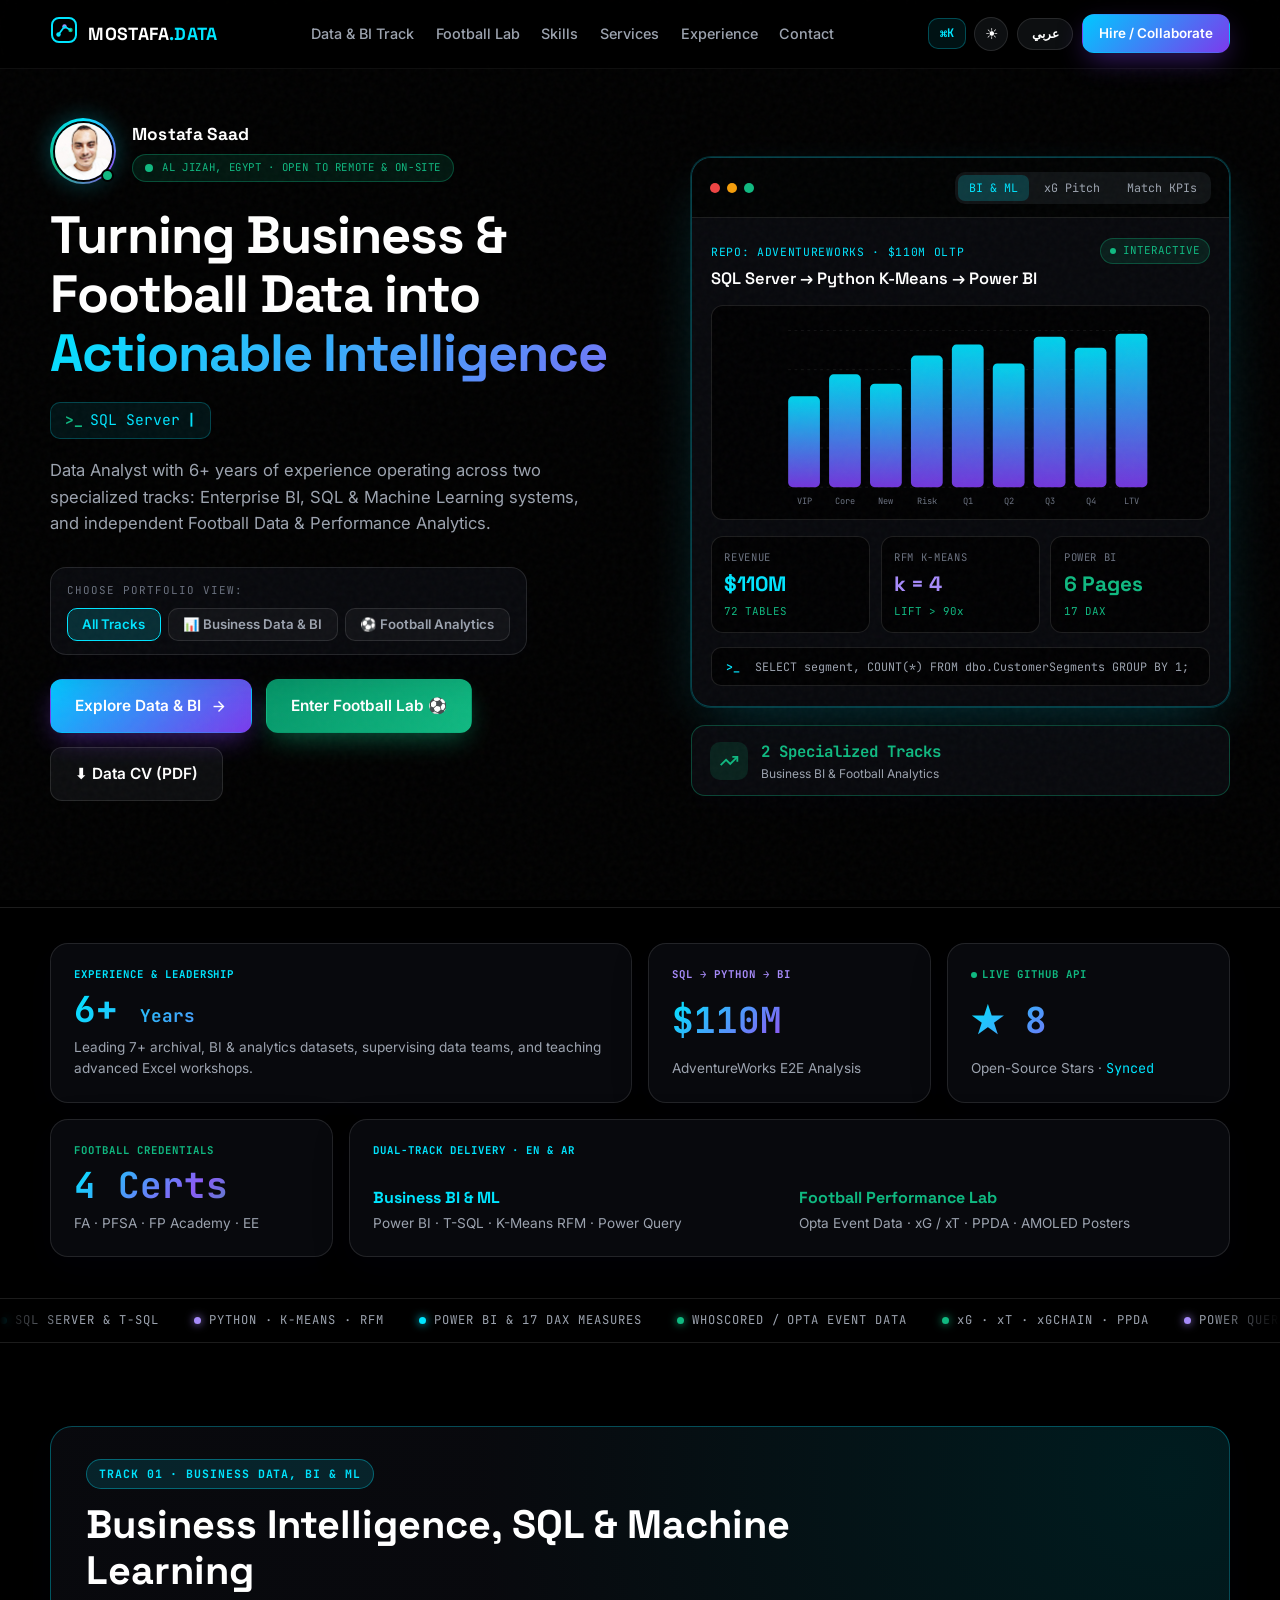
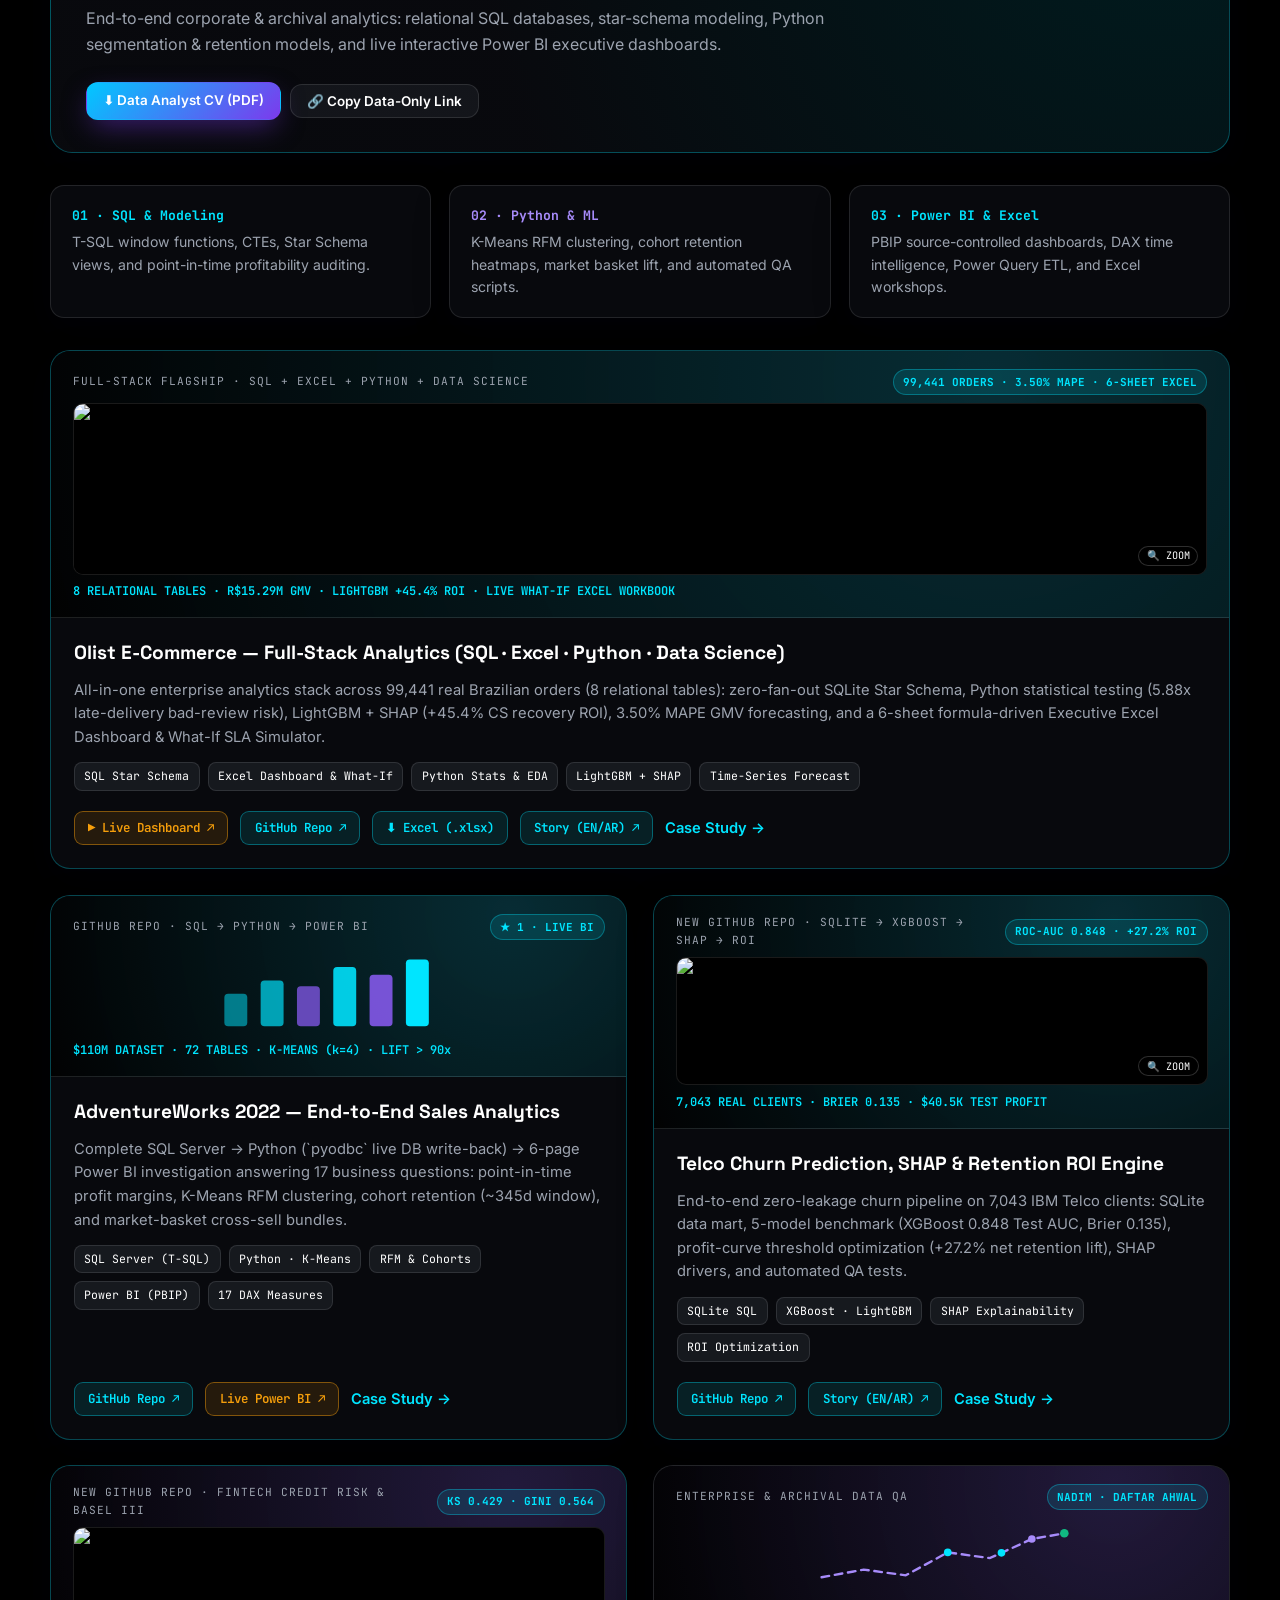
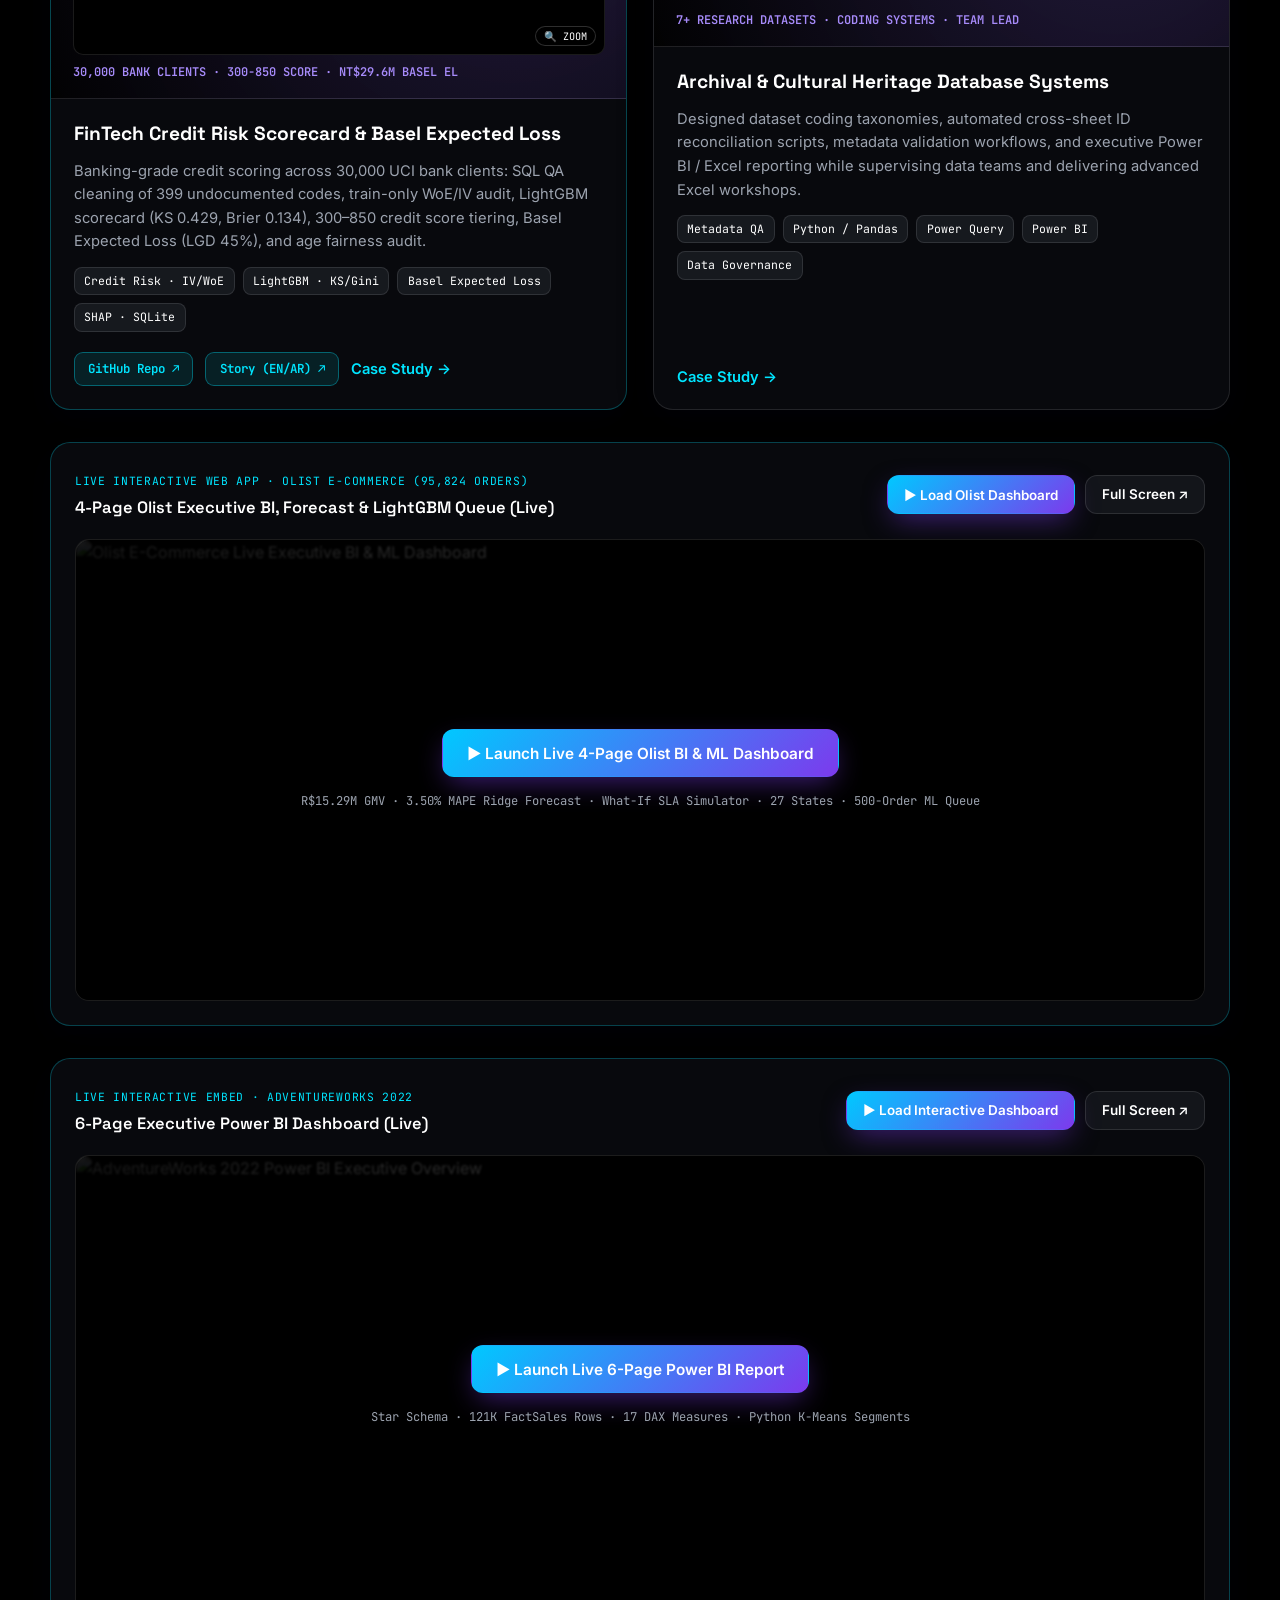
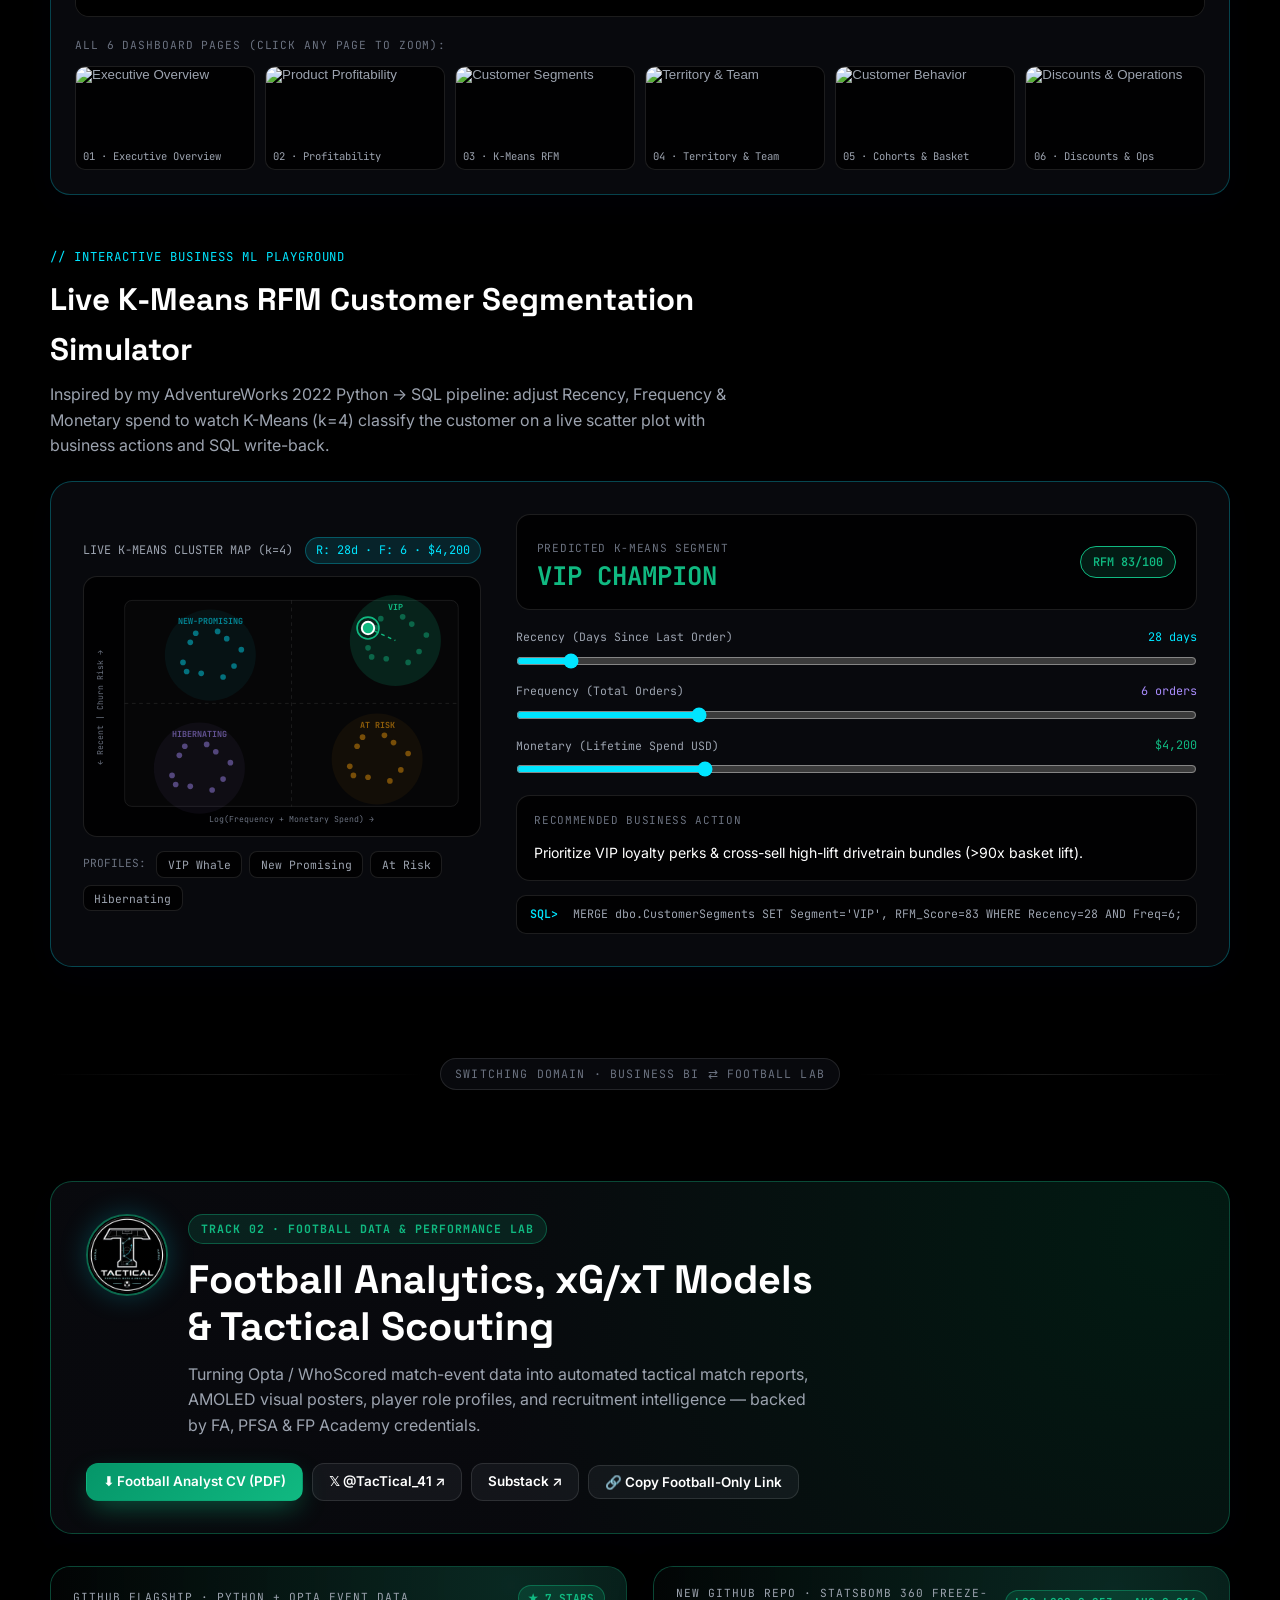
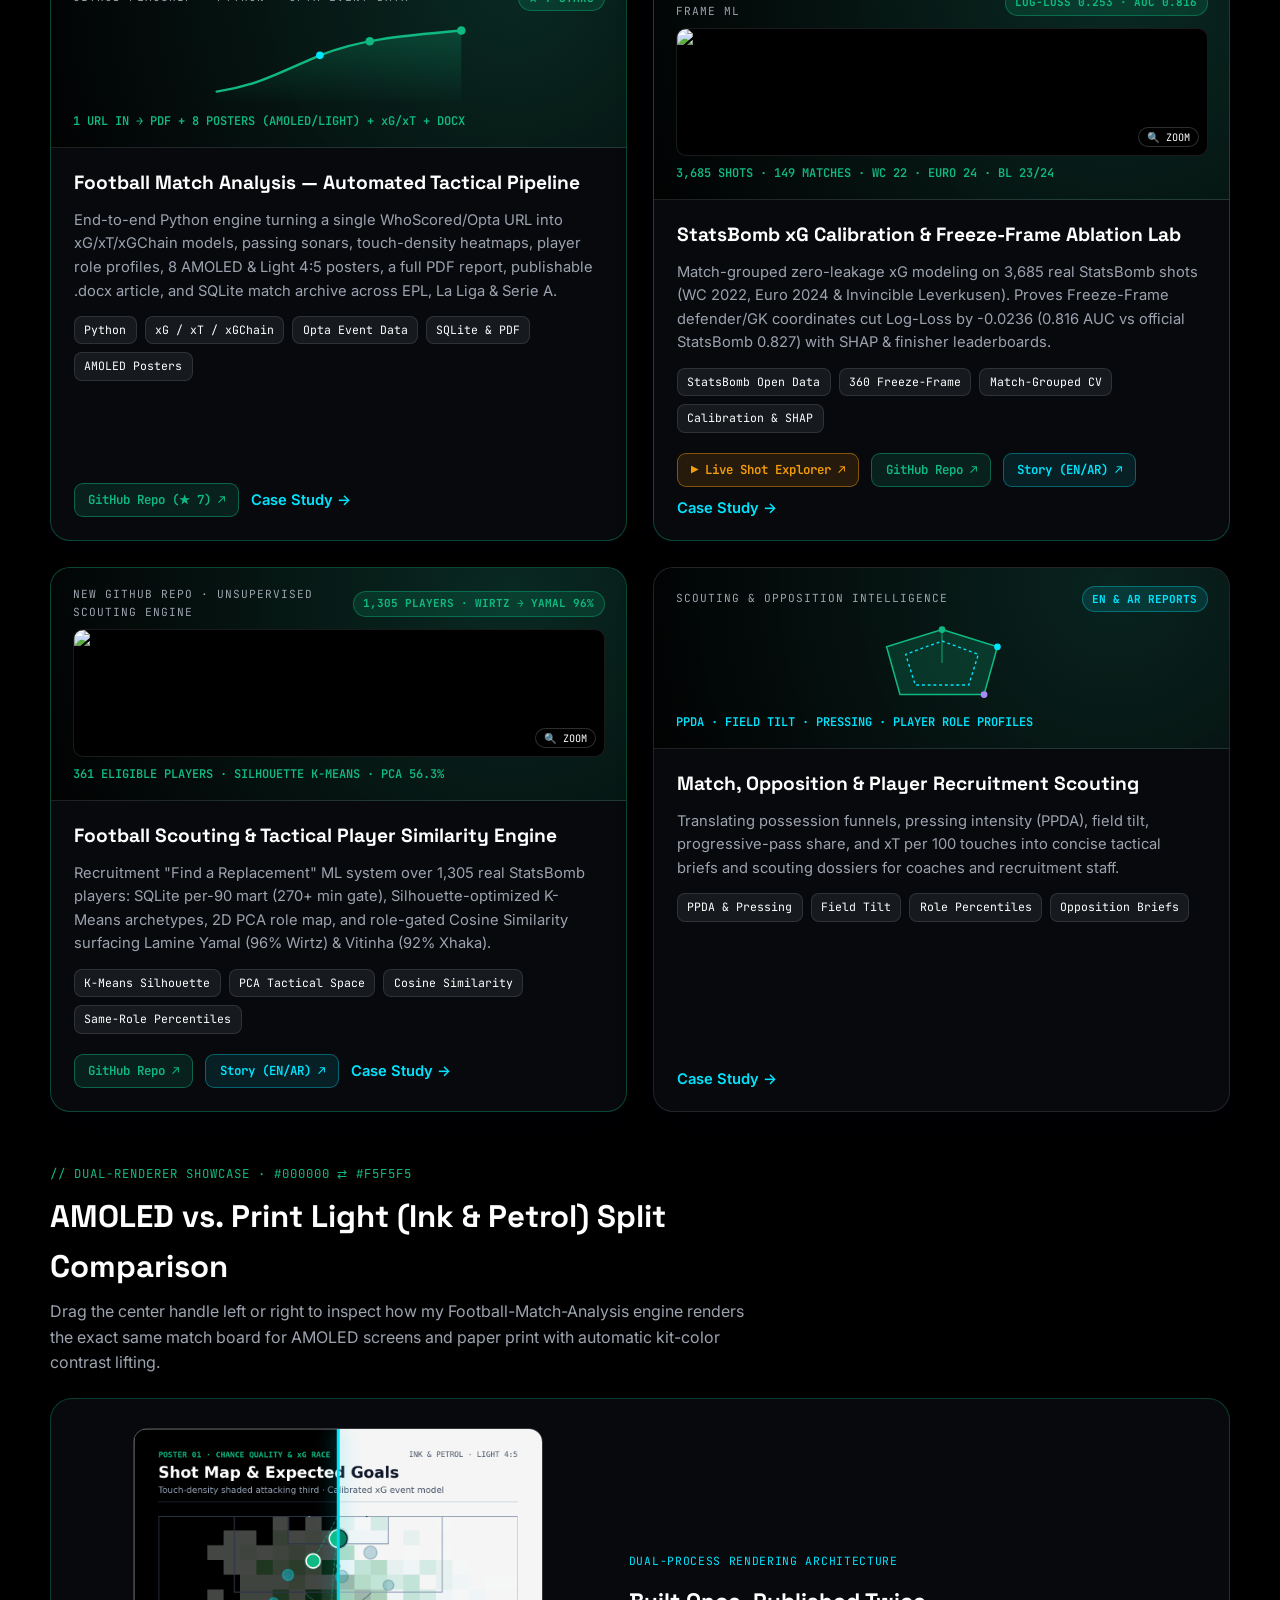
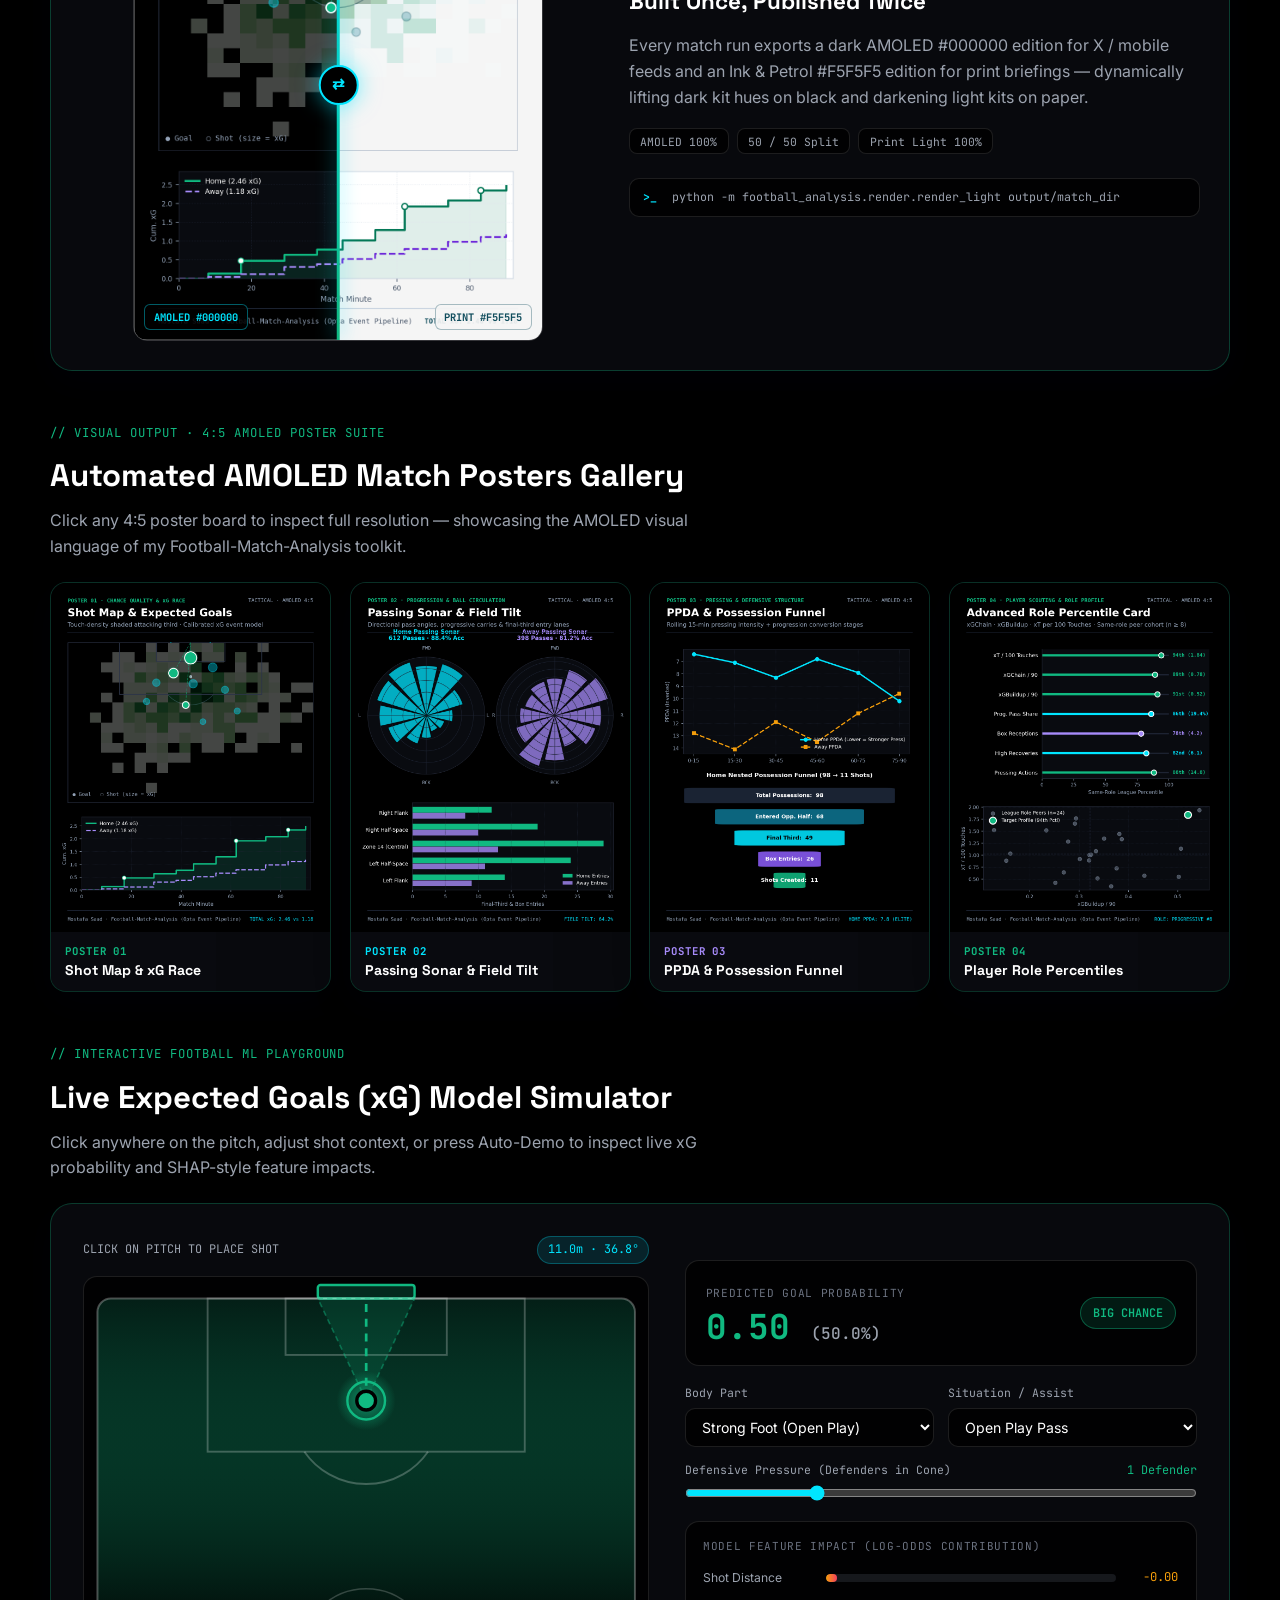
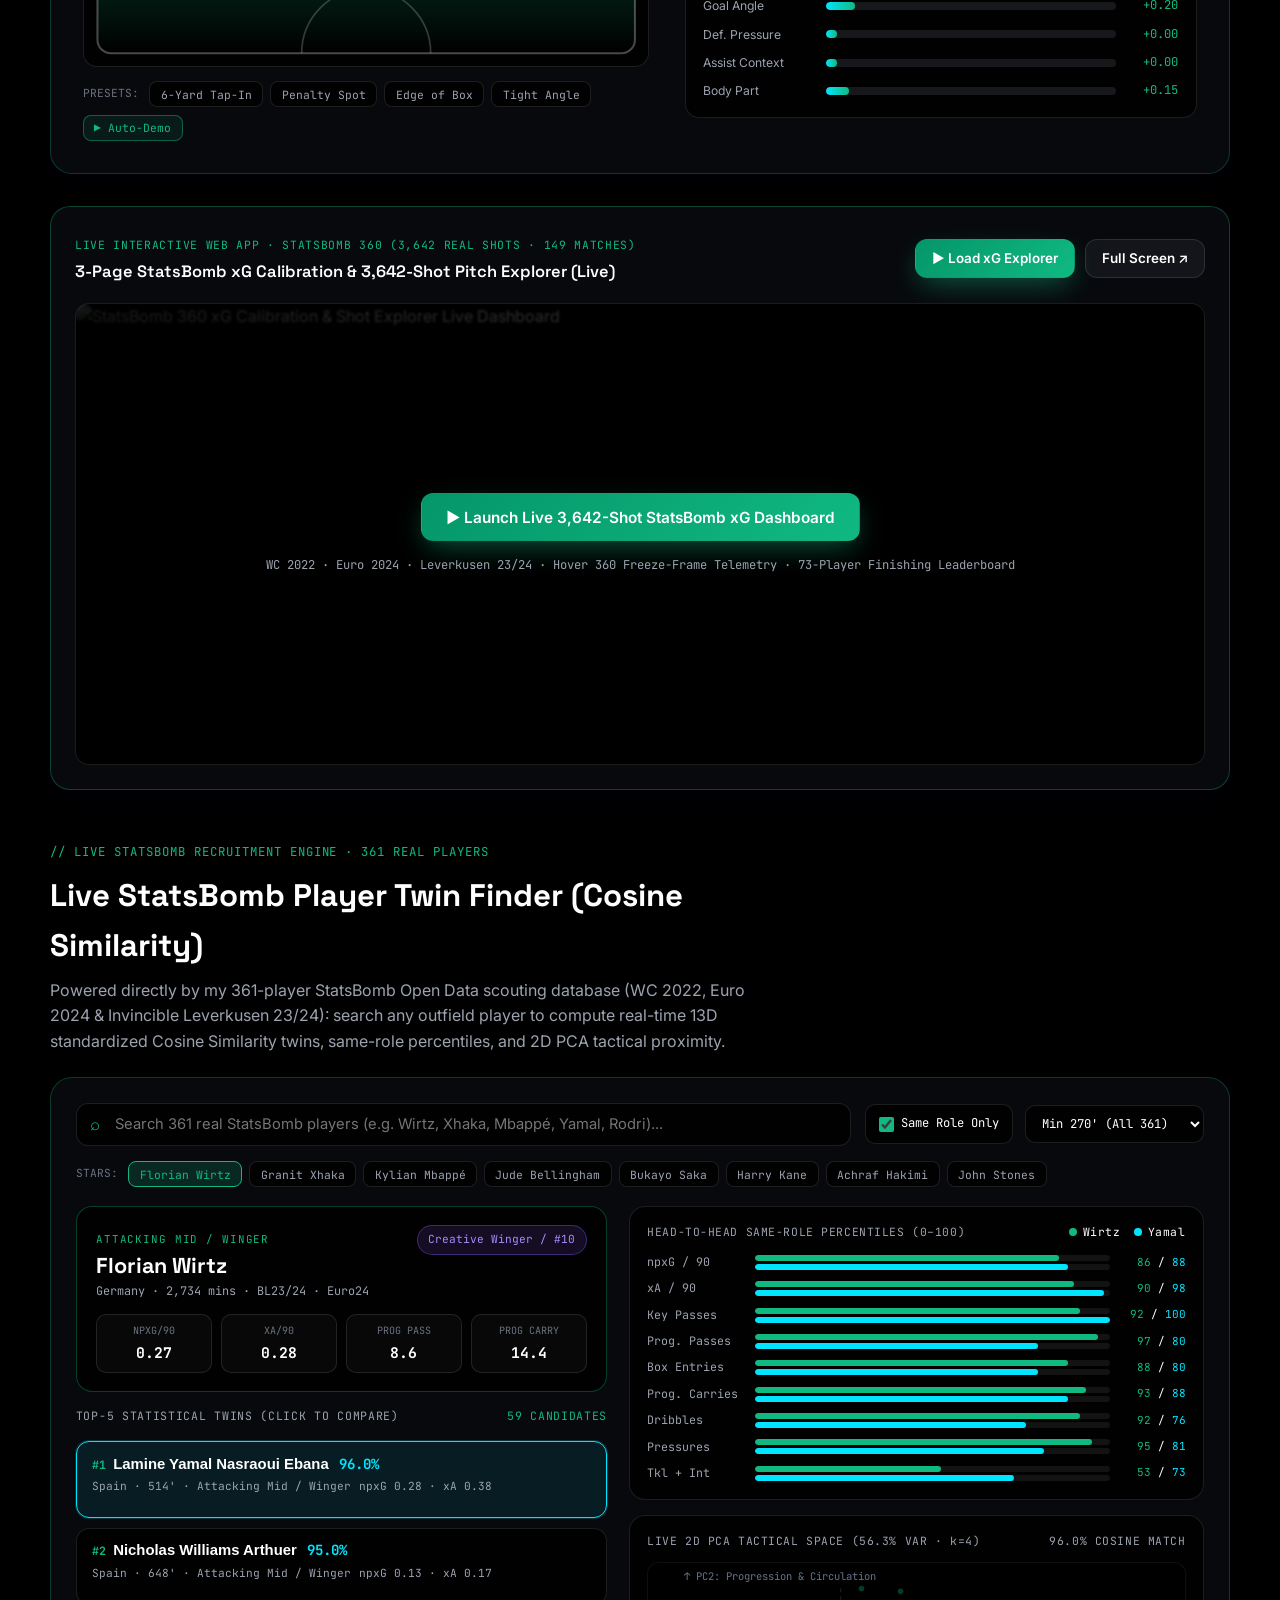
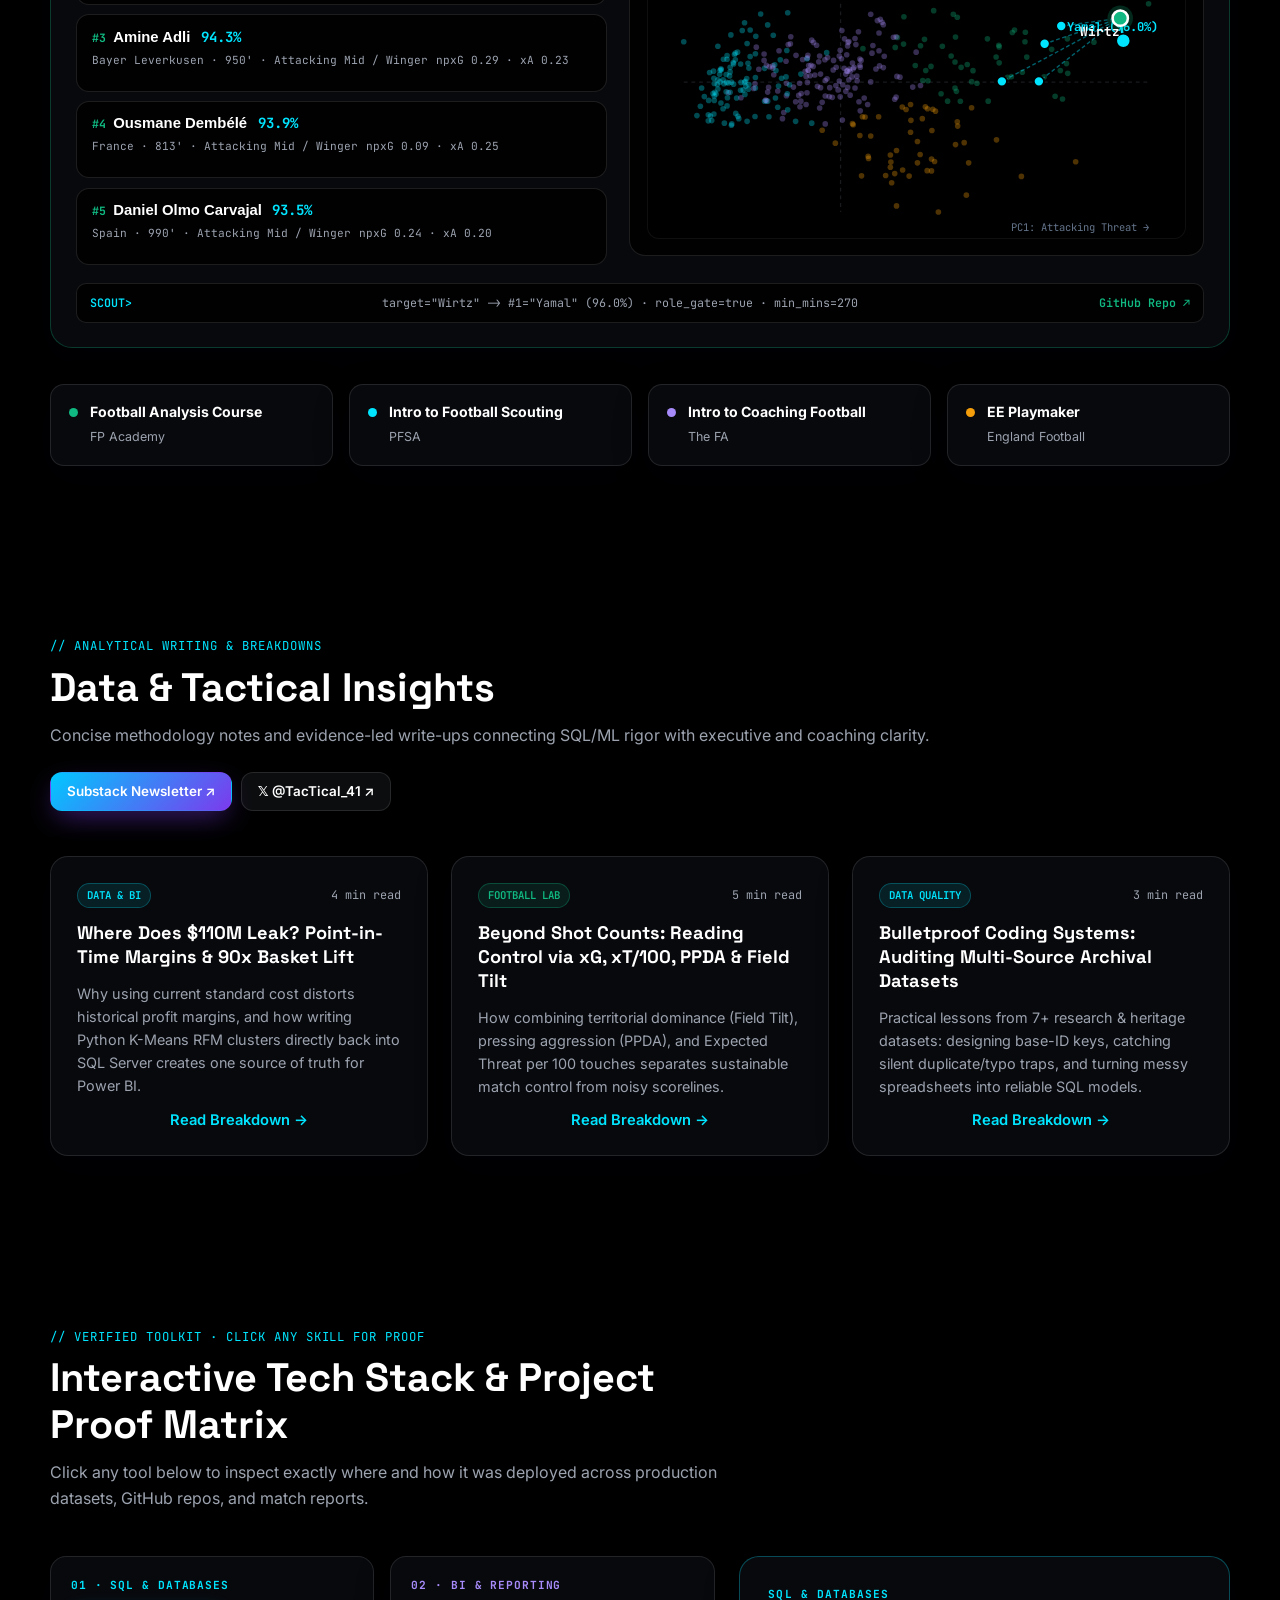
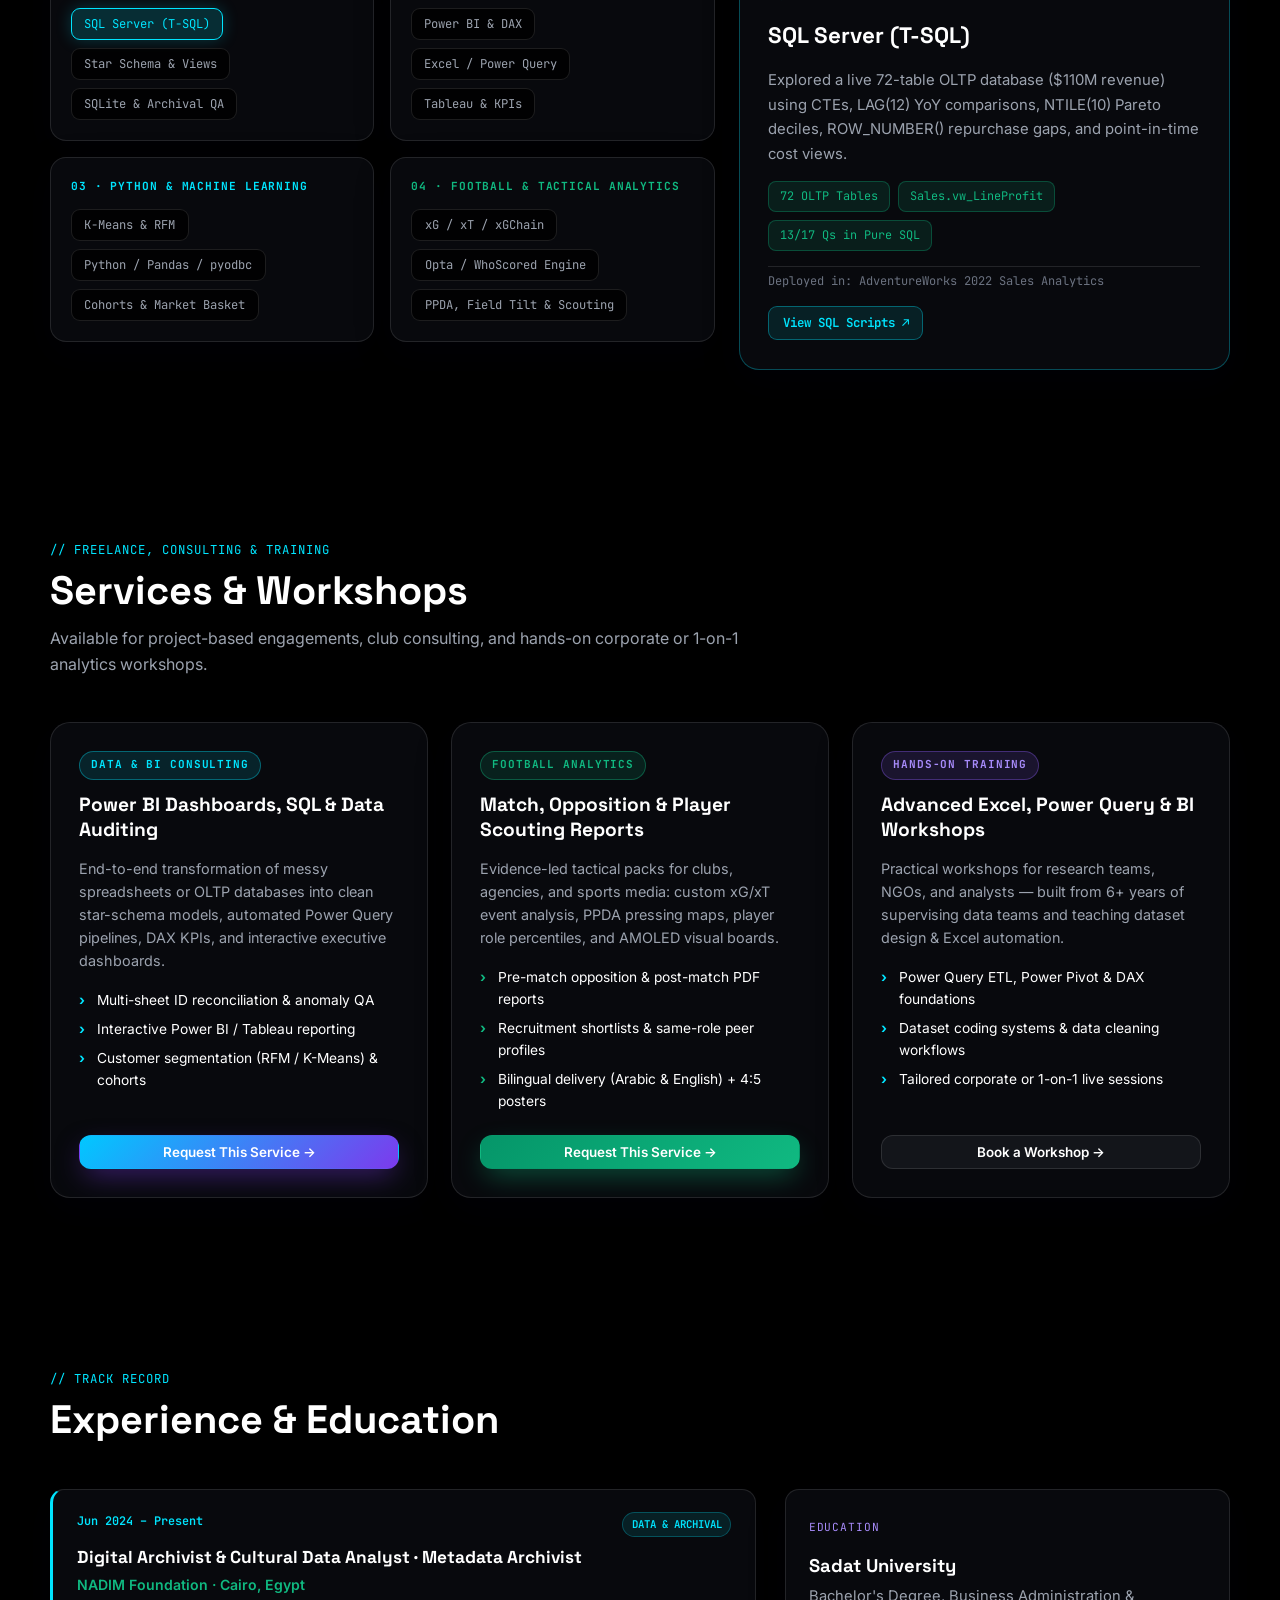
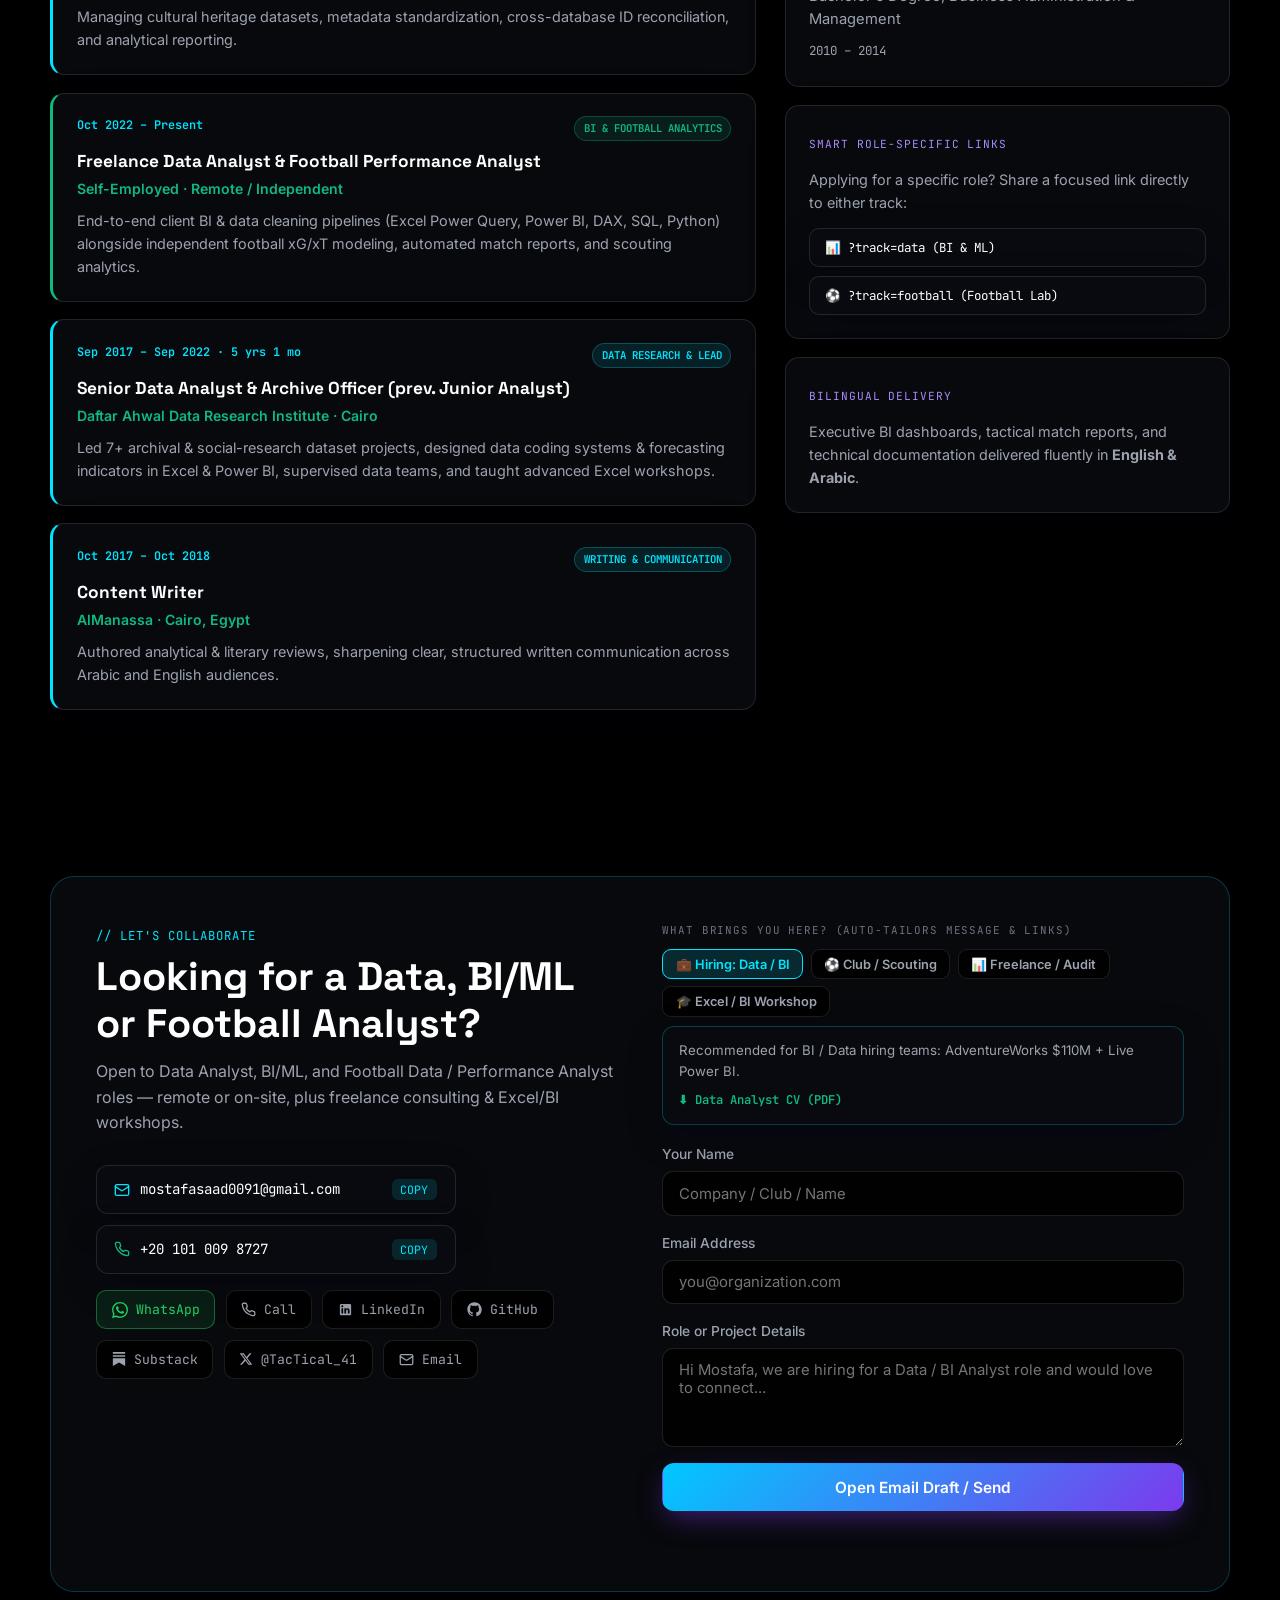
==== commit ab2bab62: "feat: embed live Olist BI & StatsBomb 360 xG web dashboards in portfolio" ====
--- a/index.html
+++ b/index.html
@@ -366,8 +366,9 @@
                 <span class="tech-chip">Time-Series Forecast</span>
               </div>
               <div class="project-links multi-links">
+                <a href="https://mostafasaad91.github.io/olist-ecommerce-fullstack-analytics/" target="_blank" rel="noopener" class="repo-link live-bi mono">▶ Live Dashboard ↗</a>
                 <a href="https://github.com/mostafasaad91/olist-ecommerce-fullstack-analytics" target="_blank" rel="noopener" class="repo-link mono">GitHub Repo ↗</a>
-                <a href="https://github.com/mostafasaad91/olist-ecommerce-fullstack-analytics/raw/main/outputs/Olist_Executive_Analytics_Workbook.xlsx" target="_blank" rel="noopener" class="repo-link live-bi mono">⬇ Excel Workbook (.xlsx)</a>
+                <a href="https://github.com/mostafasaad91/olist-ecommerce-fullstack-analytics/raw/main/outputs/Olist_Executive_Analytics_Workbook.xlsx" target="_blank" rel="noopener" class="repo-link mono">⬇ Excel (.xlsx)</a>
                 <a href="https://github.com/mostafasaad91/olist-ecommerce-fullstack-analytics/blob/main/docs/PROJECT_STORY.md" target="_blank" rel="noopener" class="repo-link mono">Story (EN/AR) ↗</a>
                 <button class="text-link open-modal" data-project="8" type="button" data-i18n="proj_details">Case Study →</button>
               </div>
@@ -510,6 +511,30 @@
               </div>
             </div>
           </article>
+        </div>
+
+        <!-- LIVE INTERACTIVE OLIST BI & ML DASHBOARD EMBED (4 Pages · Real 95,824 Orders) -->
+        <div class="pbi-embed-card glass" style="margin-bottom:1.8rem;">
+          <div class="pbi-head">
+            <div>
+              <span class="mono meta-tag">LIVE INTERACTIVE WEB APP · OLIST E-COMMERCE (95,824 ORDERS)</span>
+              <h3 class="viz-title" data-i18n="olist_live_title">4-Page Olist Executive BI, Forecast &amp; LightGBM Queue (Live)</h3>
+            </div>
+            <div class="pbi-actions">
+              <button class="btn btn-sm btn-primary" id="loadOlistBtn" type="button" data-i18n="olist_load_btn">▶ Load Olist Dashboard</button>
+              <a href="https://mostafasaad91.github.io/olist-ecommerce-fullstack-analytics/" target="_blank" rel="noopener" class="btn btn-sm btn-ghost">Full Screen ↗</a>
+            </div>
+          </div>
+
+          <div class="pbi-stage" id="olistLiveStage">
+            <div class="pbi-preview" id="olistLivePreview">
+              <img src="https://raw.githubusercontent.com/mostafasaad91/olist-ecommerce-fullstack-analytics/main/assets/social-preview.png" alt="Olist E-Commerce Live Executive BI & ML Dashboard" loading="lazy" />
+              <div class="pbi-overlay">
+                <button class="btn btn-primary btn-lg" id="loadOlistOverlayBtn" type="button" data-i18n="olist_launch">▶ Launch Live 4-Page Olist BI &amp; ML Dashboard</button>
+                <span class="mono pbi-sub">R$15.29M GMV · 3.50% MAPE Ridge Forecast · What-If SLA Simulator · 27 States · 500-Order ML Queue</span>
+              </div>
+            </div>
+          </div>
         </div>
 
         <!-- LIVE INTERACTIVE POWER BI DASHBOARD EMBED (AdventureWorks 2022) -->
@@ -742,6 +767,7 @@
                 <span class="tech-chip">Calibration &amp; SHAP</span>
               </div>
               <div class="project-links multi-links">
+                <a href="https://mostafasaad91.github.io/statsbomb-xg-calibration-lab/" target="_blank" rel="noopener" class="repo-link live-bi mono">▶ Live Shot Explorer ↗</a>
                 <a href="https://github.com/mostafasaad91/statsbomb-xg-calibration-lab" target="_blank" rel="noopener" class="repo-link emerald-link mono">GitHub Repo ↗</a>
                 <a href="https://github.com/mostafasaad91/statsbomb-xg-calibration-lab/blob/main/docs/PROJECT_STORY.md" target="_blank" rel="noopener" class="repo-link mono">Story (EN/AR) ↗</a>
                 <button class="text-link open-modal" data-project="6" type="button" data-i18n="proj_details">Case Study →</button>
@@ -988,6 +1014,30 @@
             <div class="shap-box">
               <div class="shap-title mono" data-i18n="sim_shap">MODEL FEATURE IMPACT (LOG-ODDS CONTRIBUTION)</div>
               <div class="shap-bars" id="shapBars"></div>
+            </div>
+          </div>
+        </div>
+
+        <!-- LIVE INTERACTIVE STATSBOMB 360 xG & 3,642-SHOT EXPLORER DASHBOARD EMBED -->
+        <div class="pbi-embed-card glass" style="margin-bottom:2.1rem;border-color:rgba(16,185,129,0.32);">
+          <div class="pbi-head">
+            <div>
+              <span class="mono meta-tag" style="color:var(--emerald)">LIVE INTERACTIVE WEB APP · STATSBOMB 360 (3,642 REAL SHOTS · 149 MATCHES)</span>
+              <h3 class="viz-title" data-i18n="sbxg_live_title">3-Page StatsBomb xG Calibration &amp; 3,642-Shot Pitch Explorer (Live)</h3>
+            </div>
+            <div class="pbi-actions">
+              <button class="btn btn-sm btn-emerald" id="loadSbXgBtn" type="button" data-i18n="sbxg_load_btn">▶ Load xG Explorer</button>
+              <a href="https://mostafasaad91.github.io/statsbomb-xg-calibration-lab/" target="_blank" rel="noopener" class="btn btn-sm btn-ghost">Full Screen ↗</a>
+            </div>
+          </div>
+
+          <div class="pbi-stage" id="sbXgLiveStage">
+            <div class="pbi-preview" id="sbXgLivePreview">
+              <img src="https://raw.githubusercontent.com/mostafasaad91/statsbomb-xg-calibration-lab/main/assets/social-preview.png" alt="StatsBomb 360 xG Calibration & Shot Explorer Live Dashboard" loading="lazy" />
+              <div class="pbi-overlay">
+                <button class="btn btn-emerald btn-lg" id="loadSbXgOverlayBtn" type="button" data-i18n="sbxg_launch">▶ Launch Live 3,642-Shot StatsBomb xG Dashboard</button>
+                <span class="mono pbi-sub">WC 2022 · Euro 2024 · Leverkusen 23/24 · Hover 360 Freeze-Frame Telemetry · 73-Player Finishing Leaderboard</span>
+              </div>
             </div>
           </div>
         </div>
@@ -1524,6 +1574,6 @@
     <a href="#hero" class="dock-btn mono" title="Back to Top" aria-label="Back to Top">↑</a>
   </div>
 
-  <script src="app.js?v=11"></script>
+  <script src="app.js?v=12"></script>
 </body>
 </html>
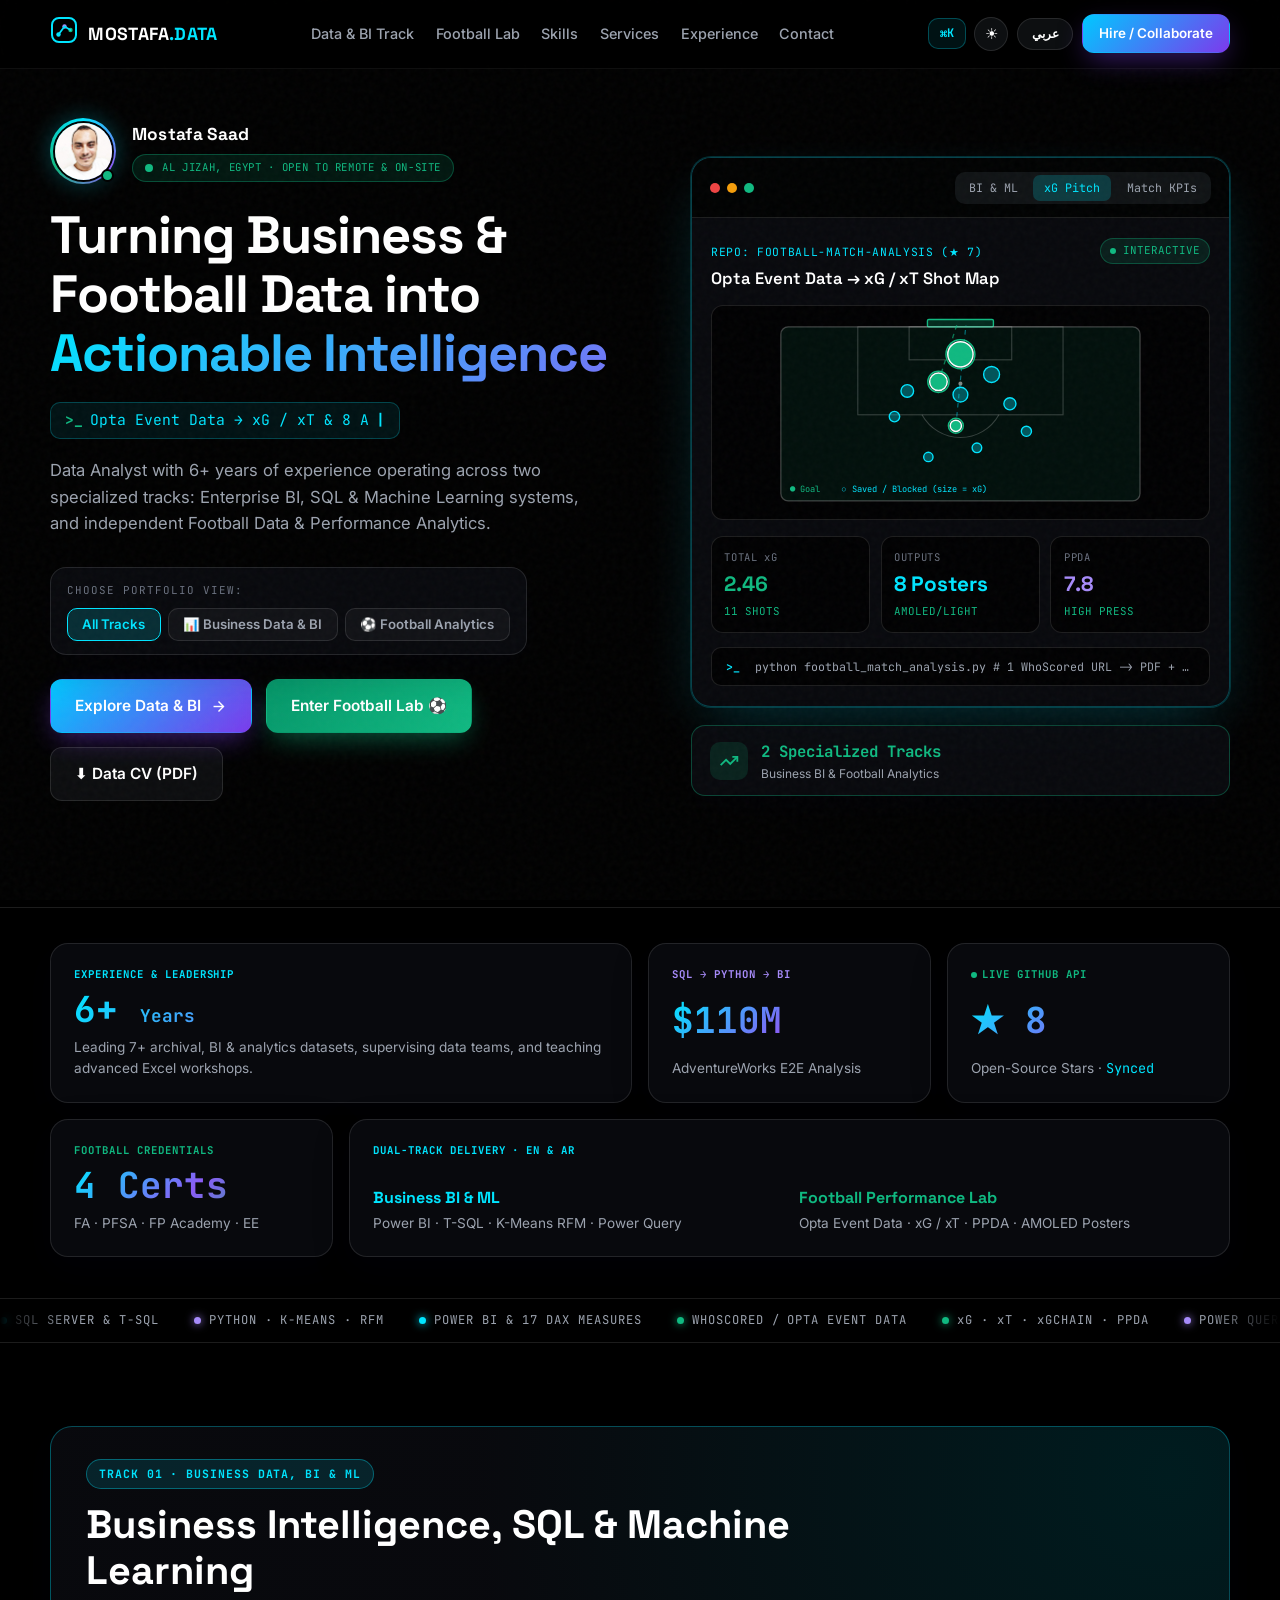
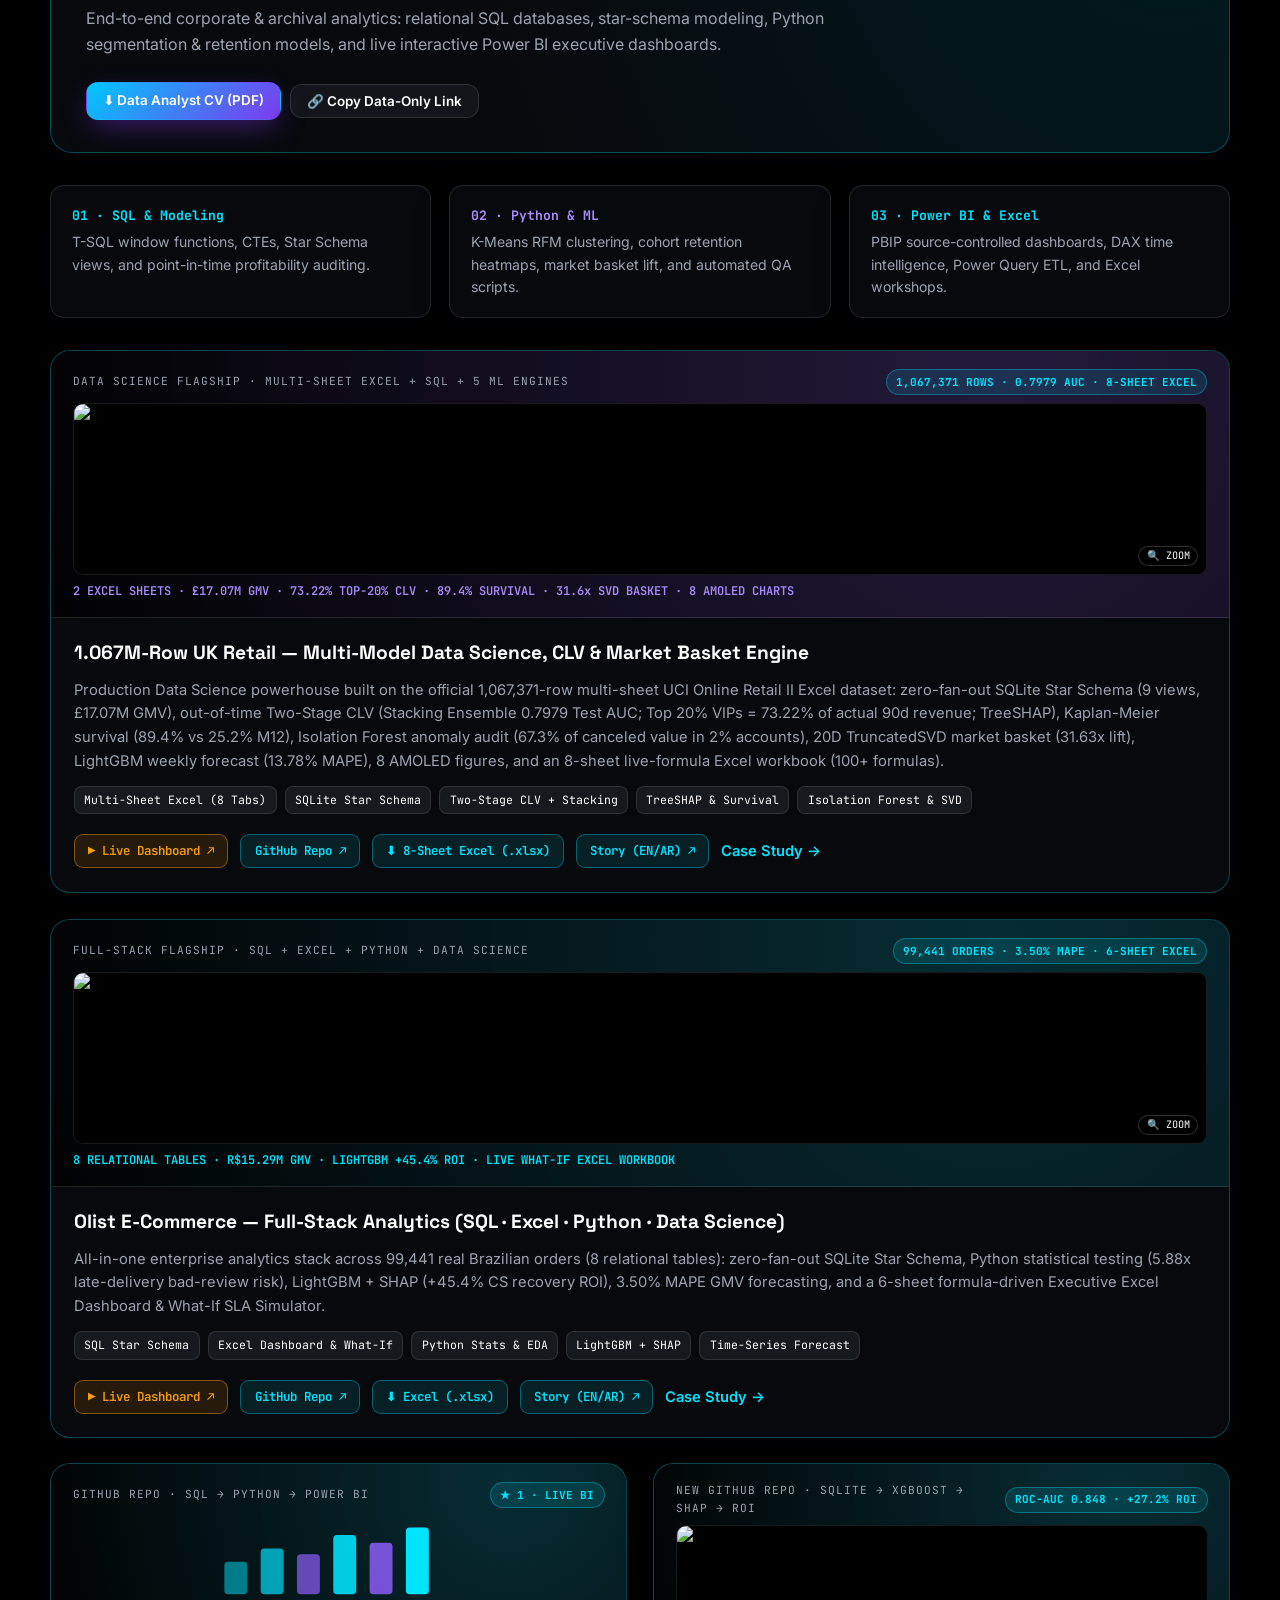
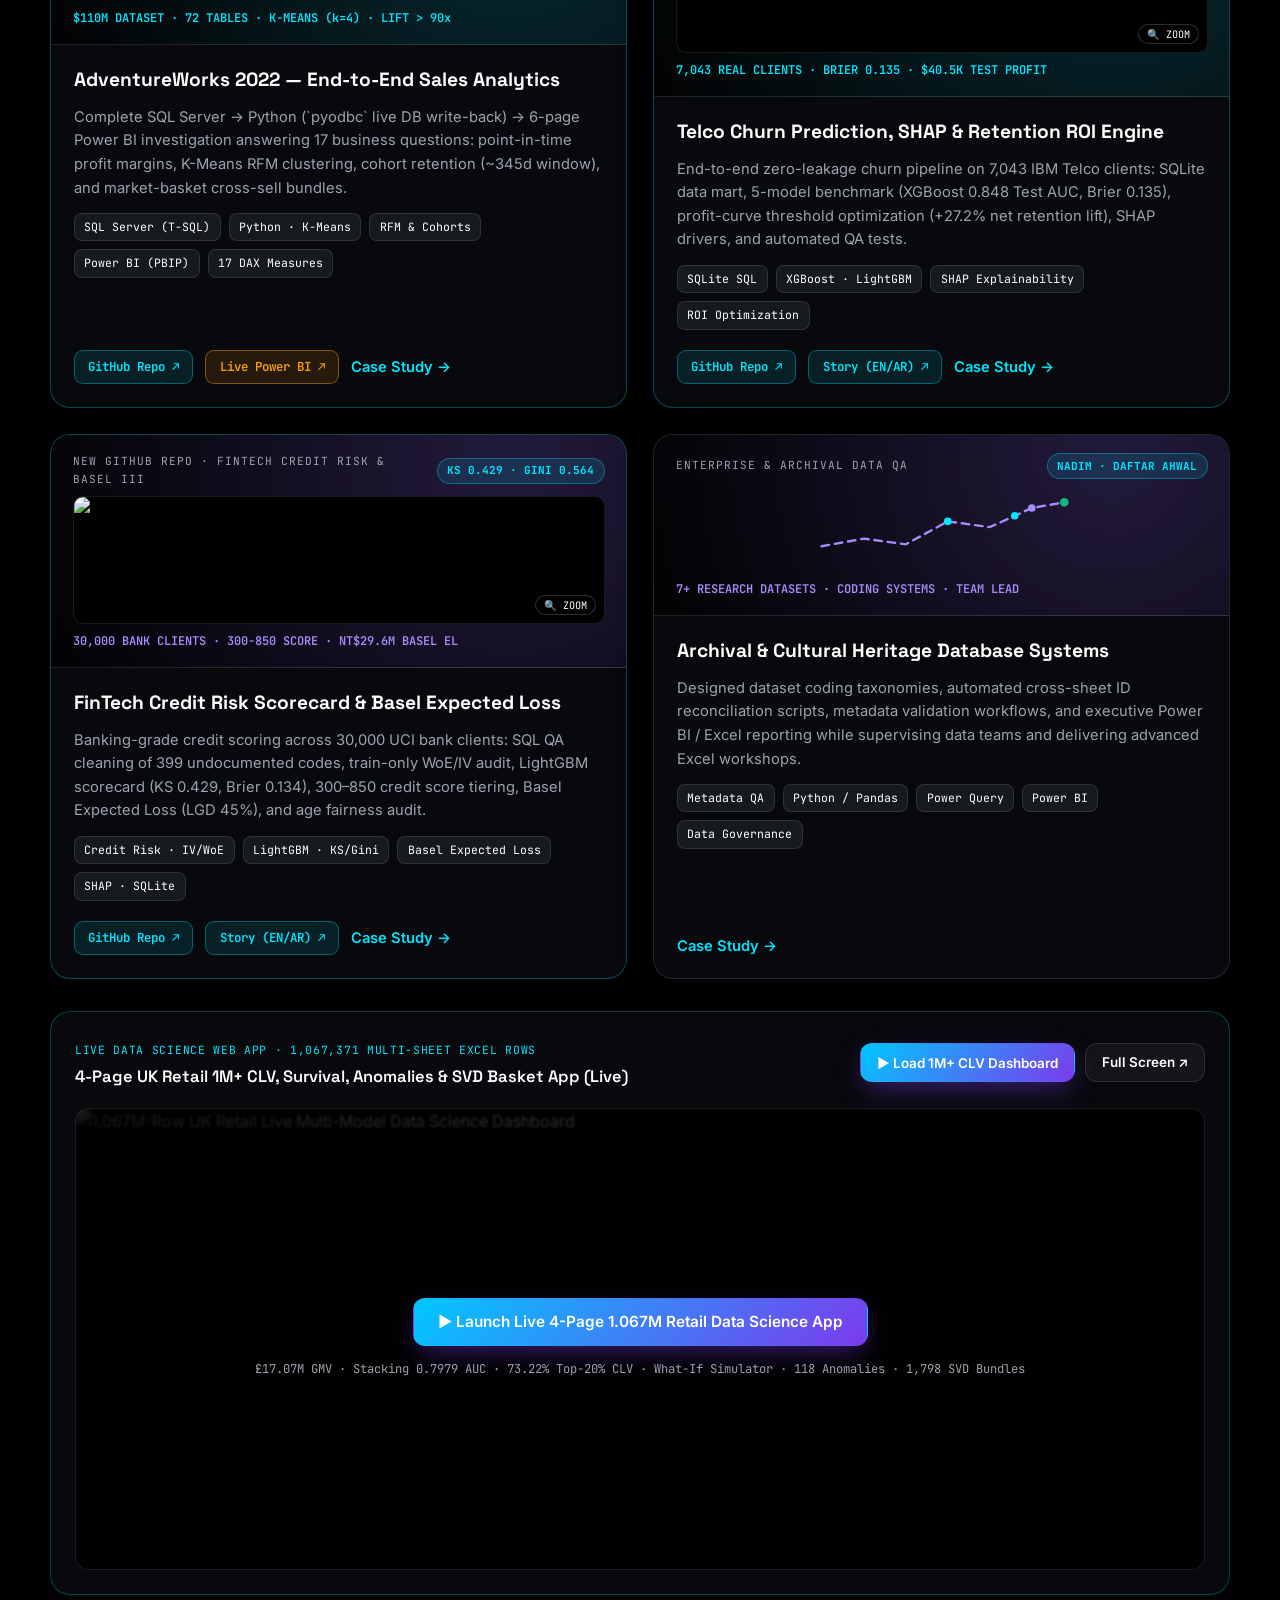
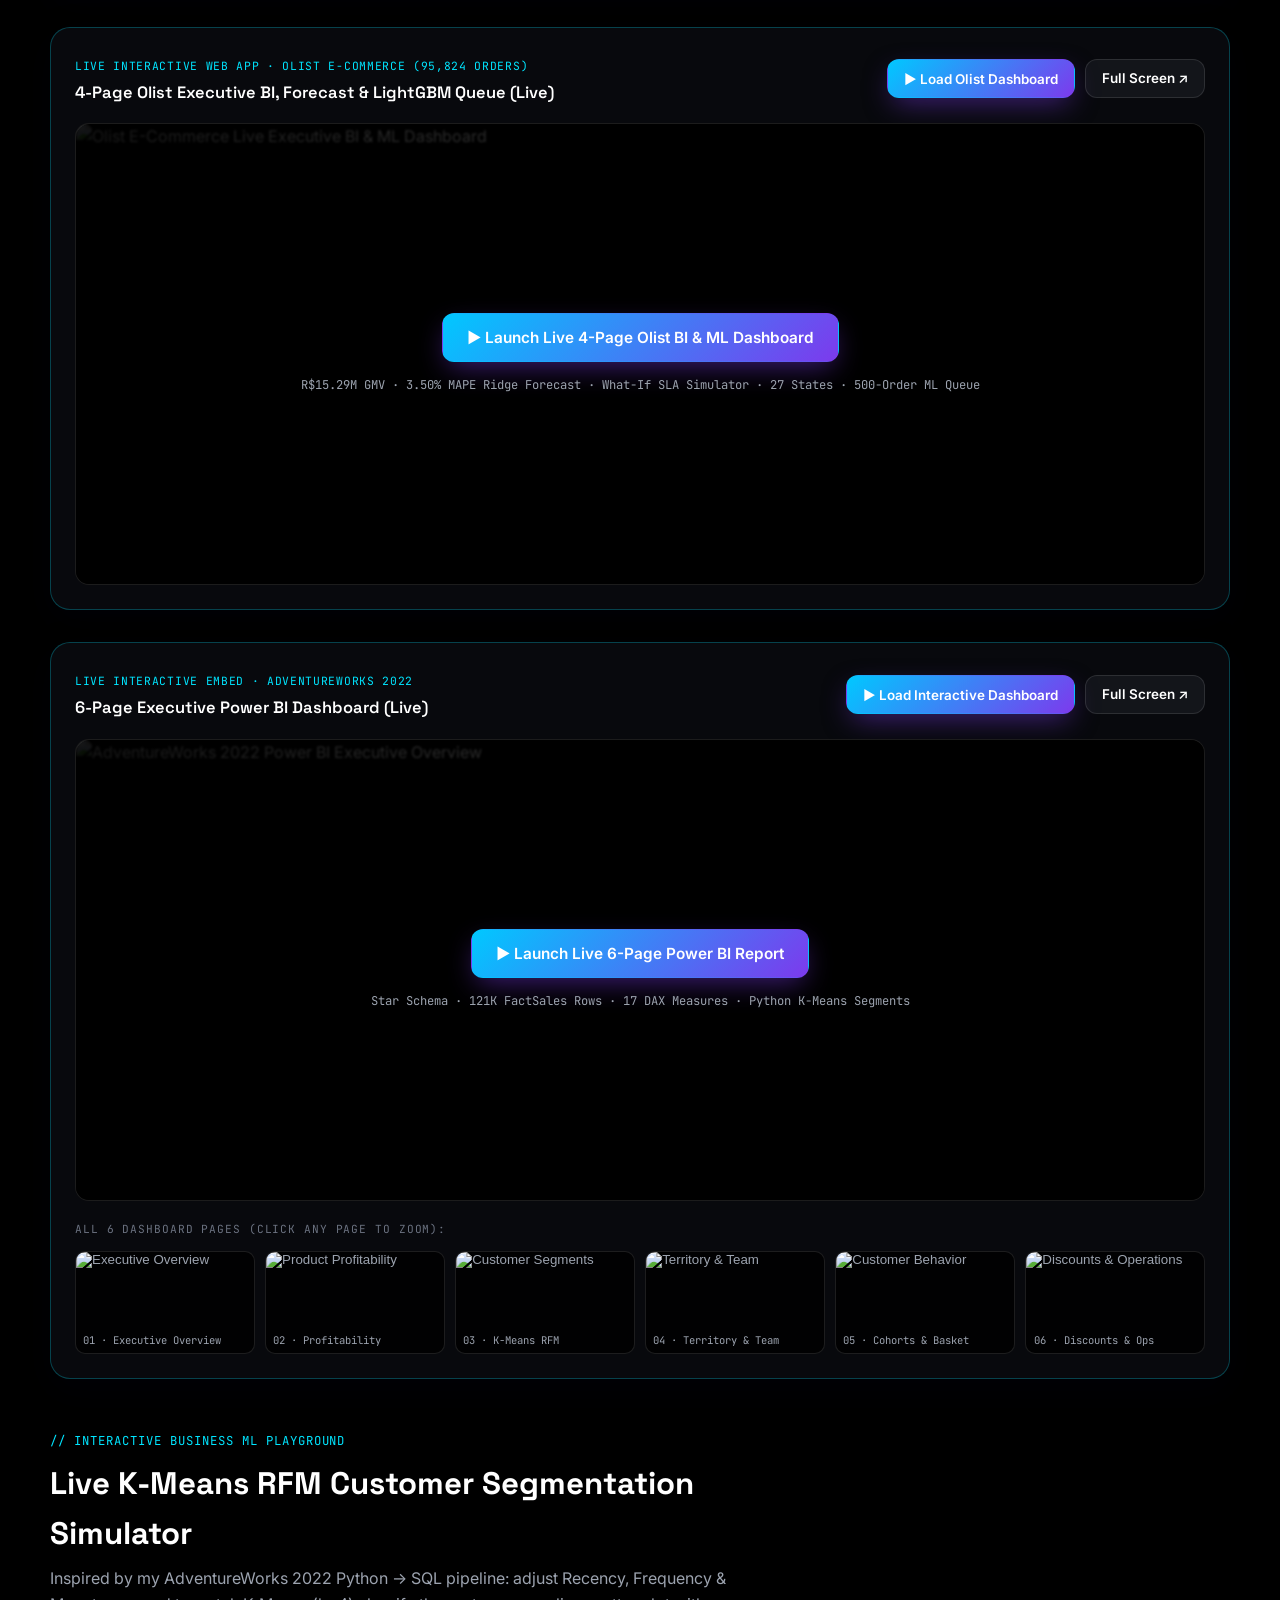
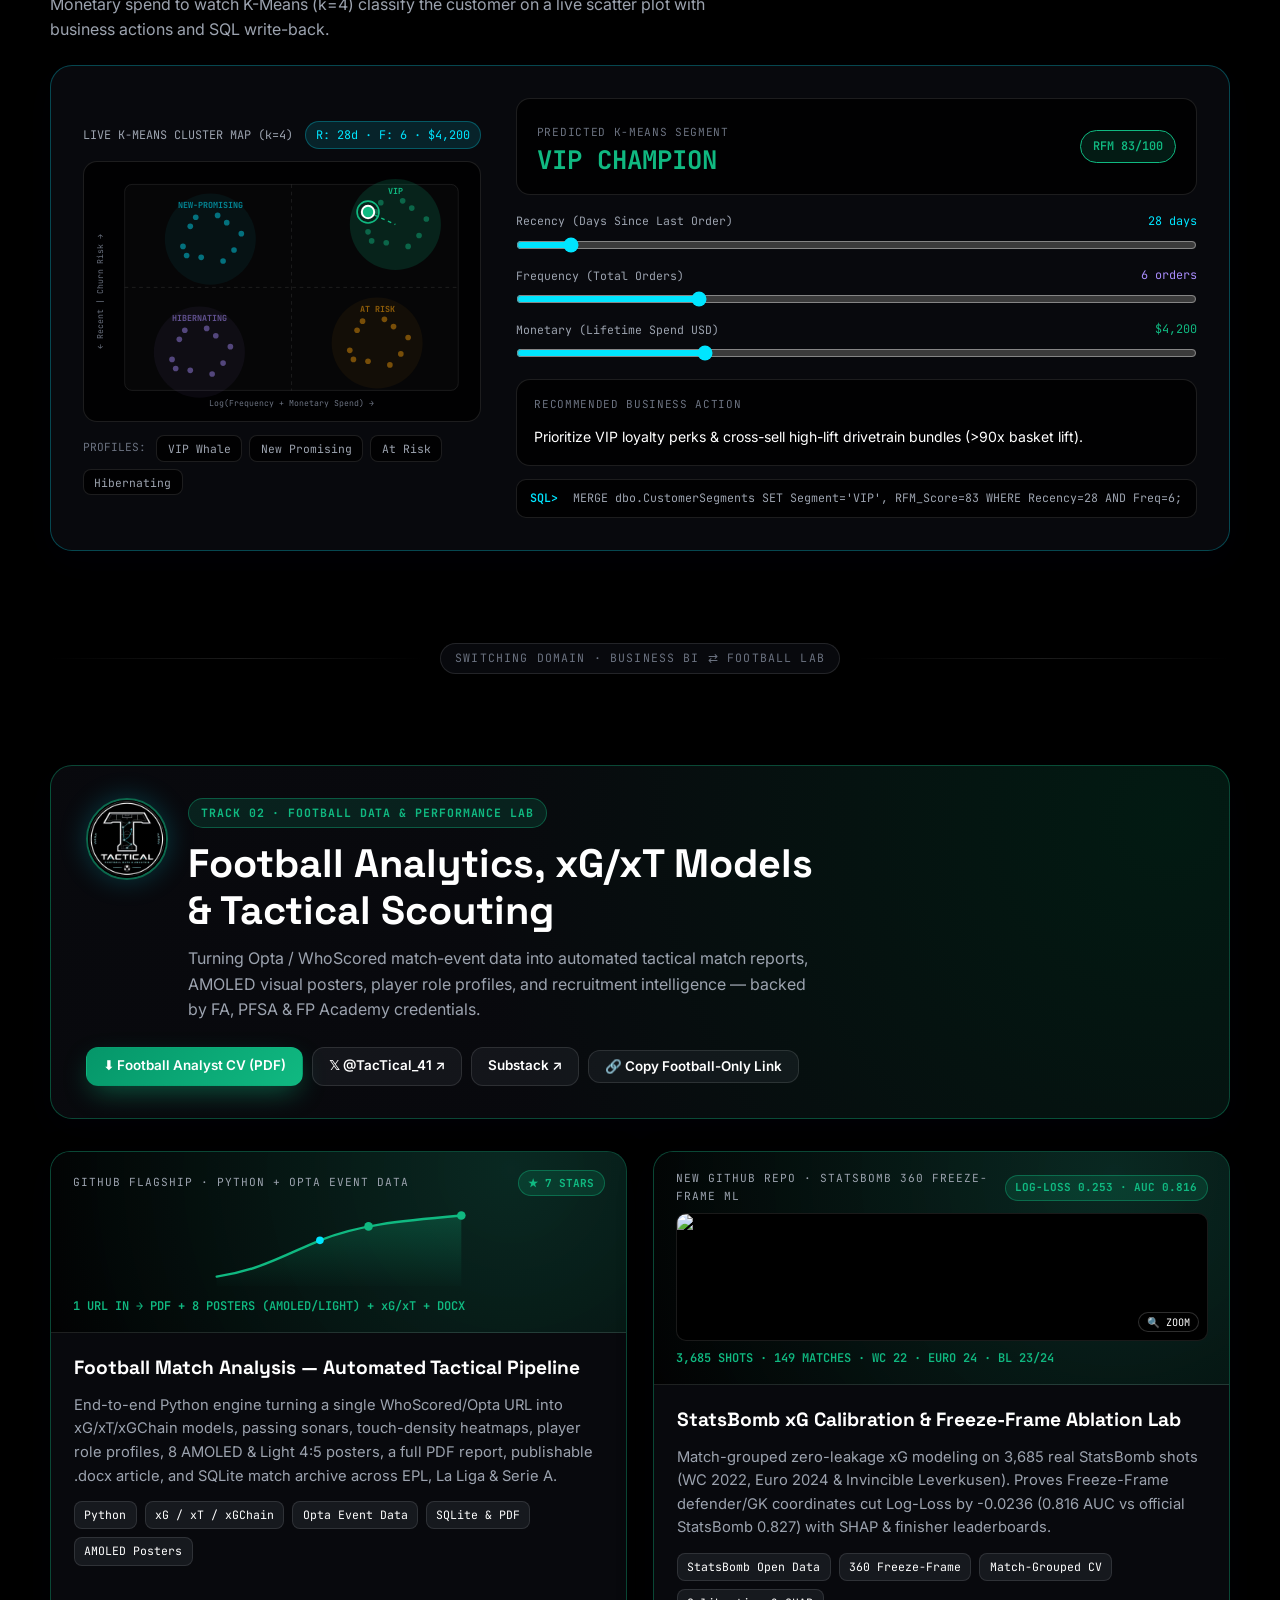
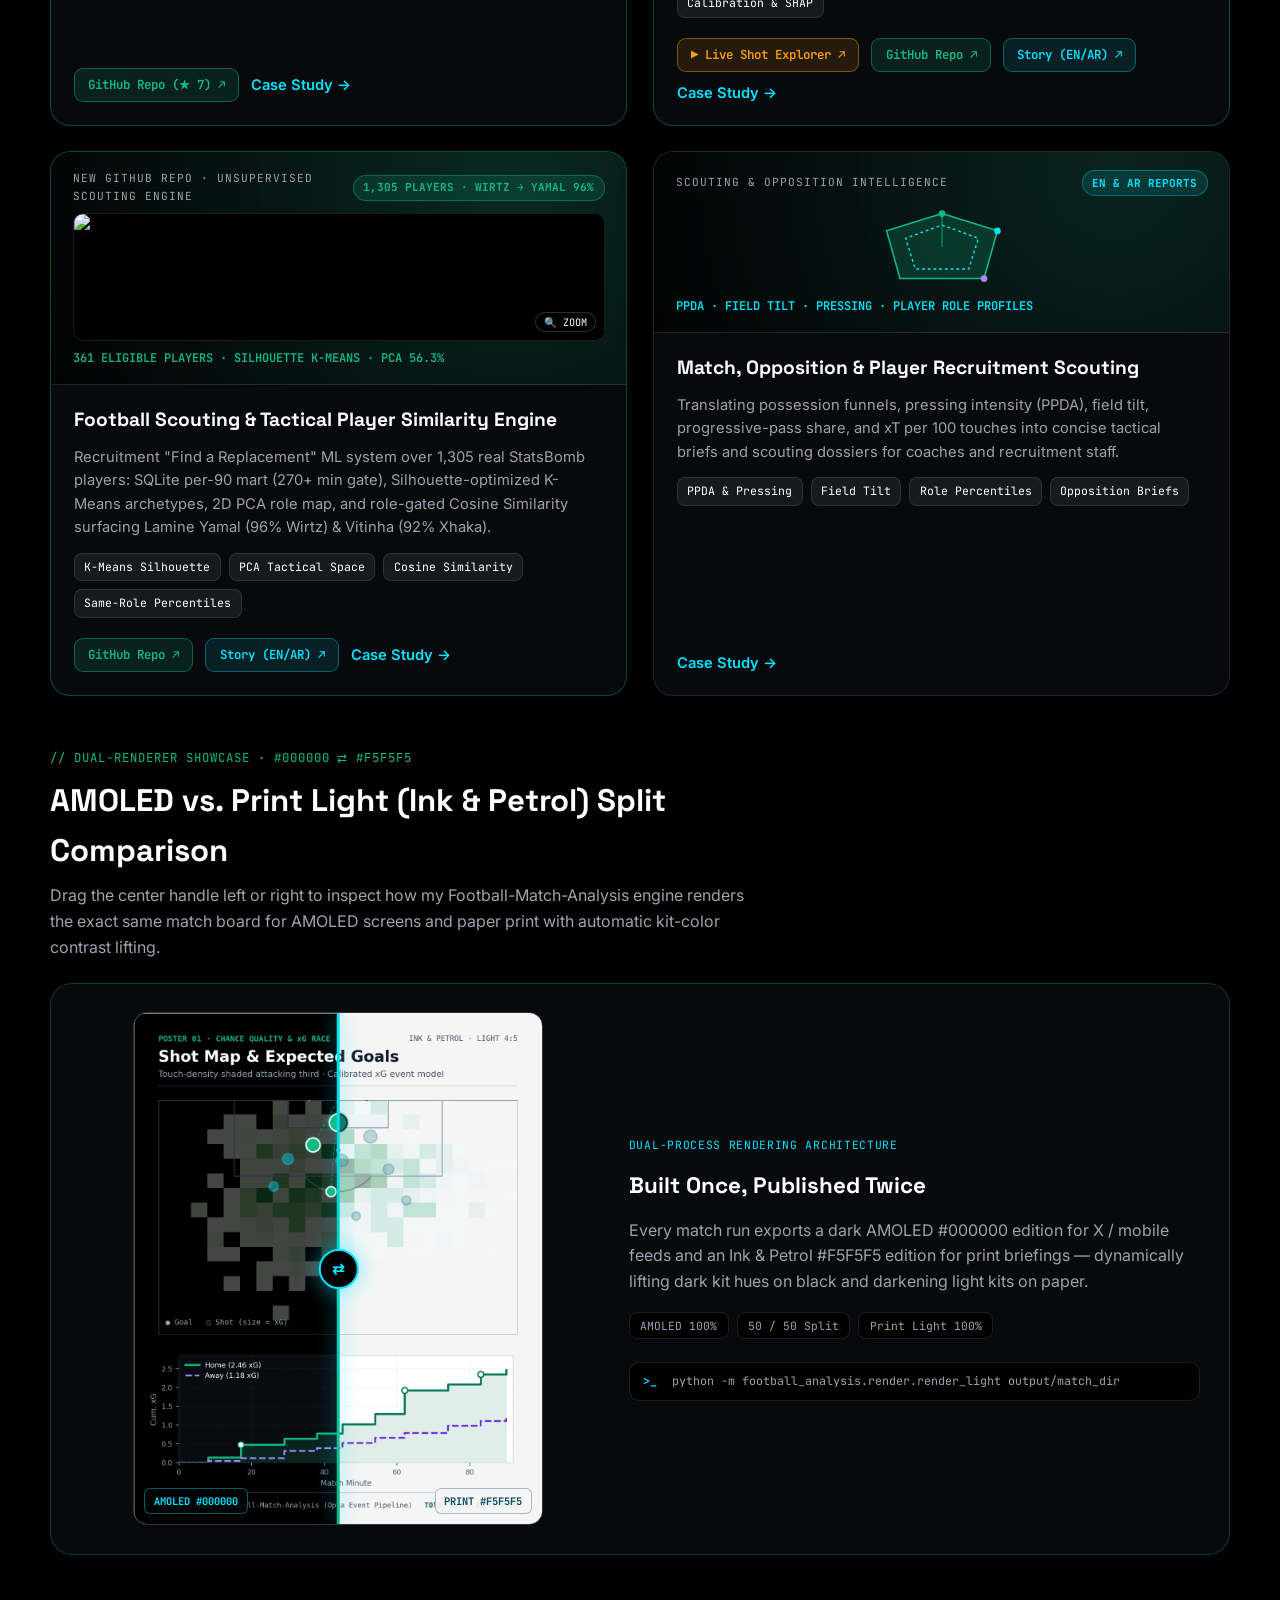
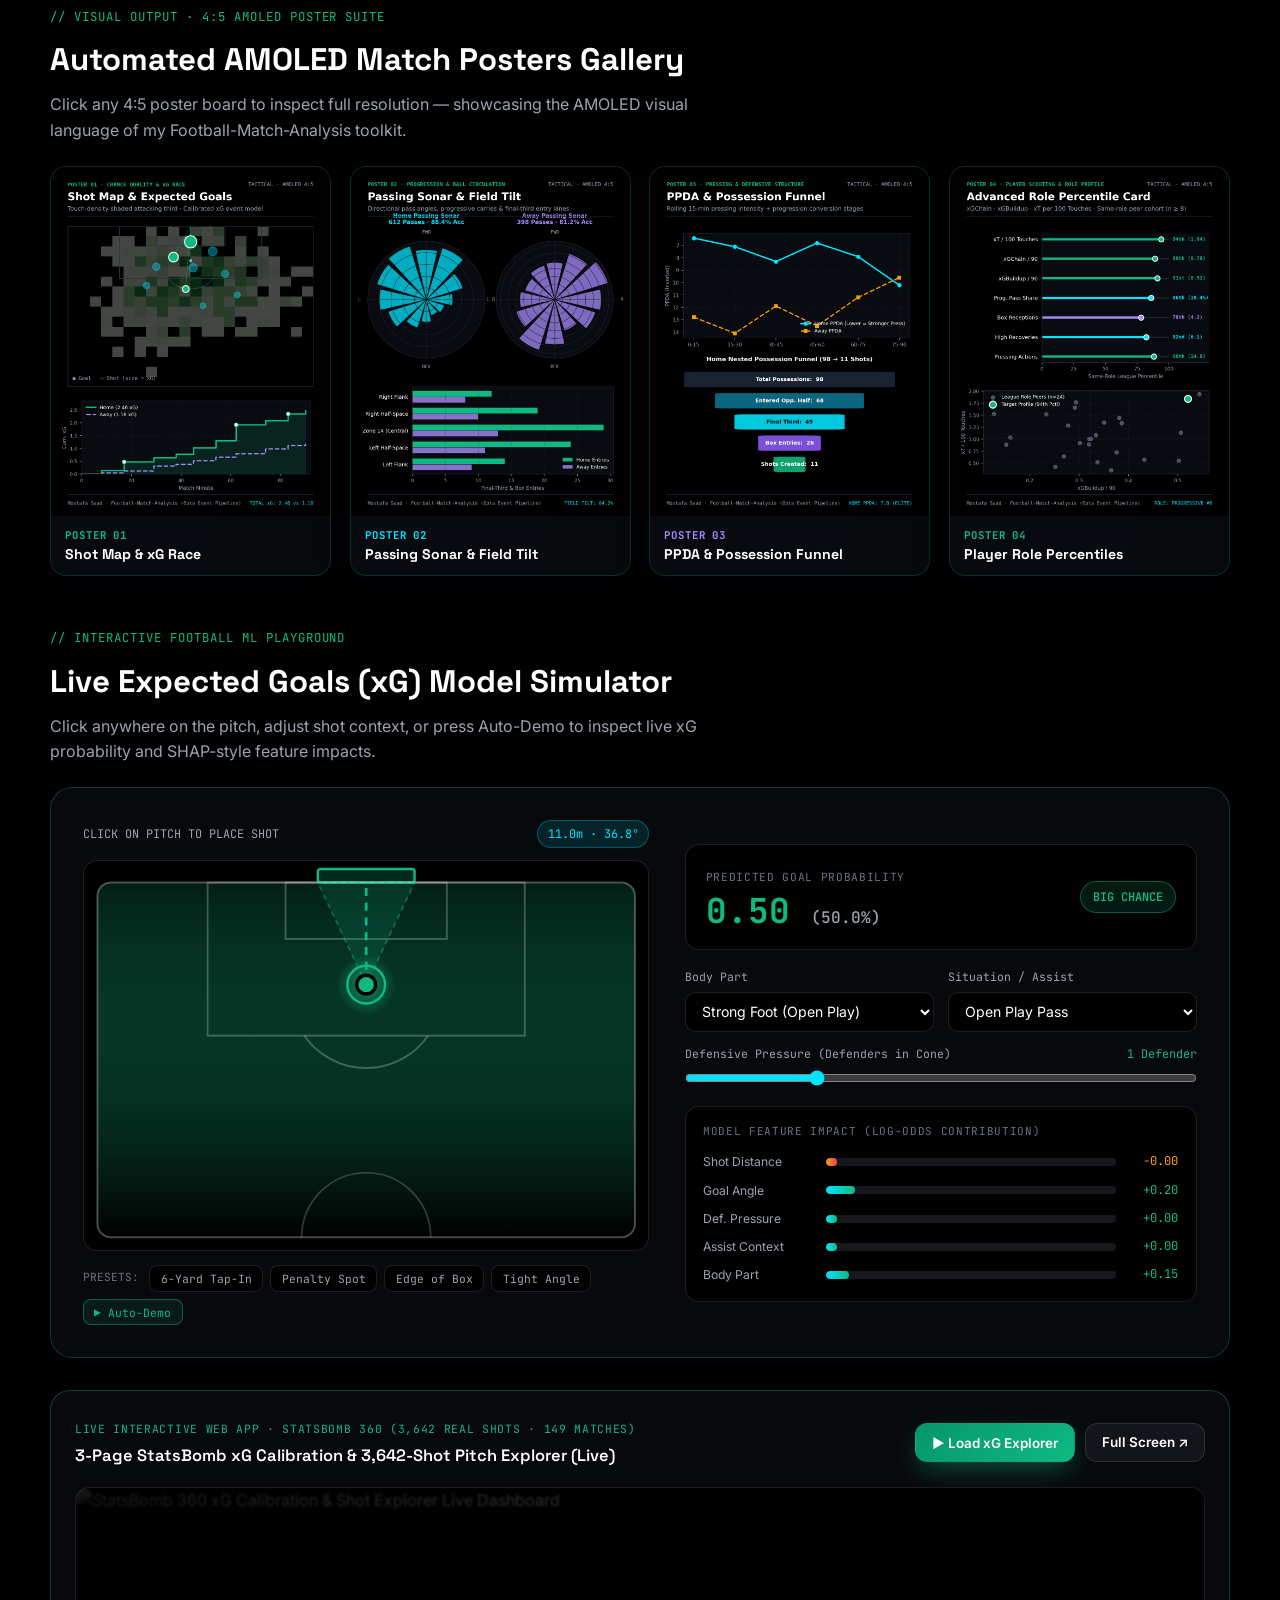
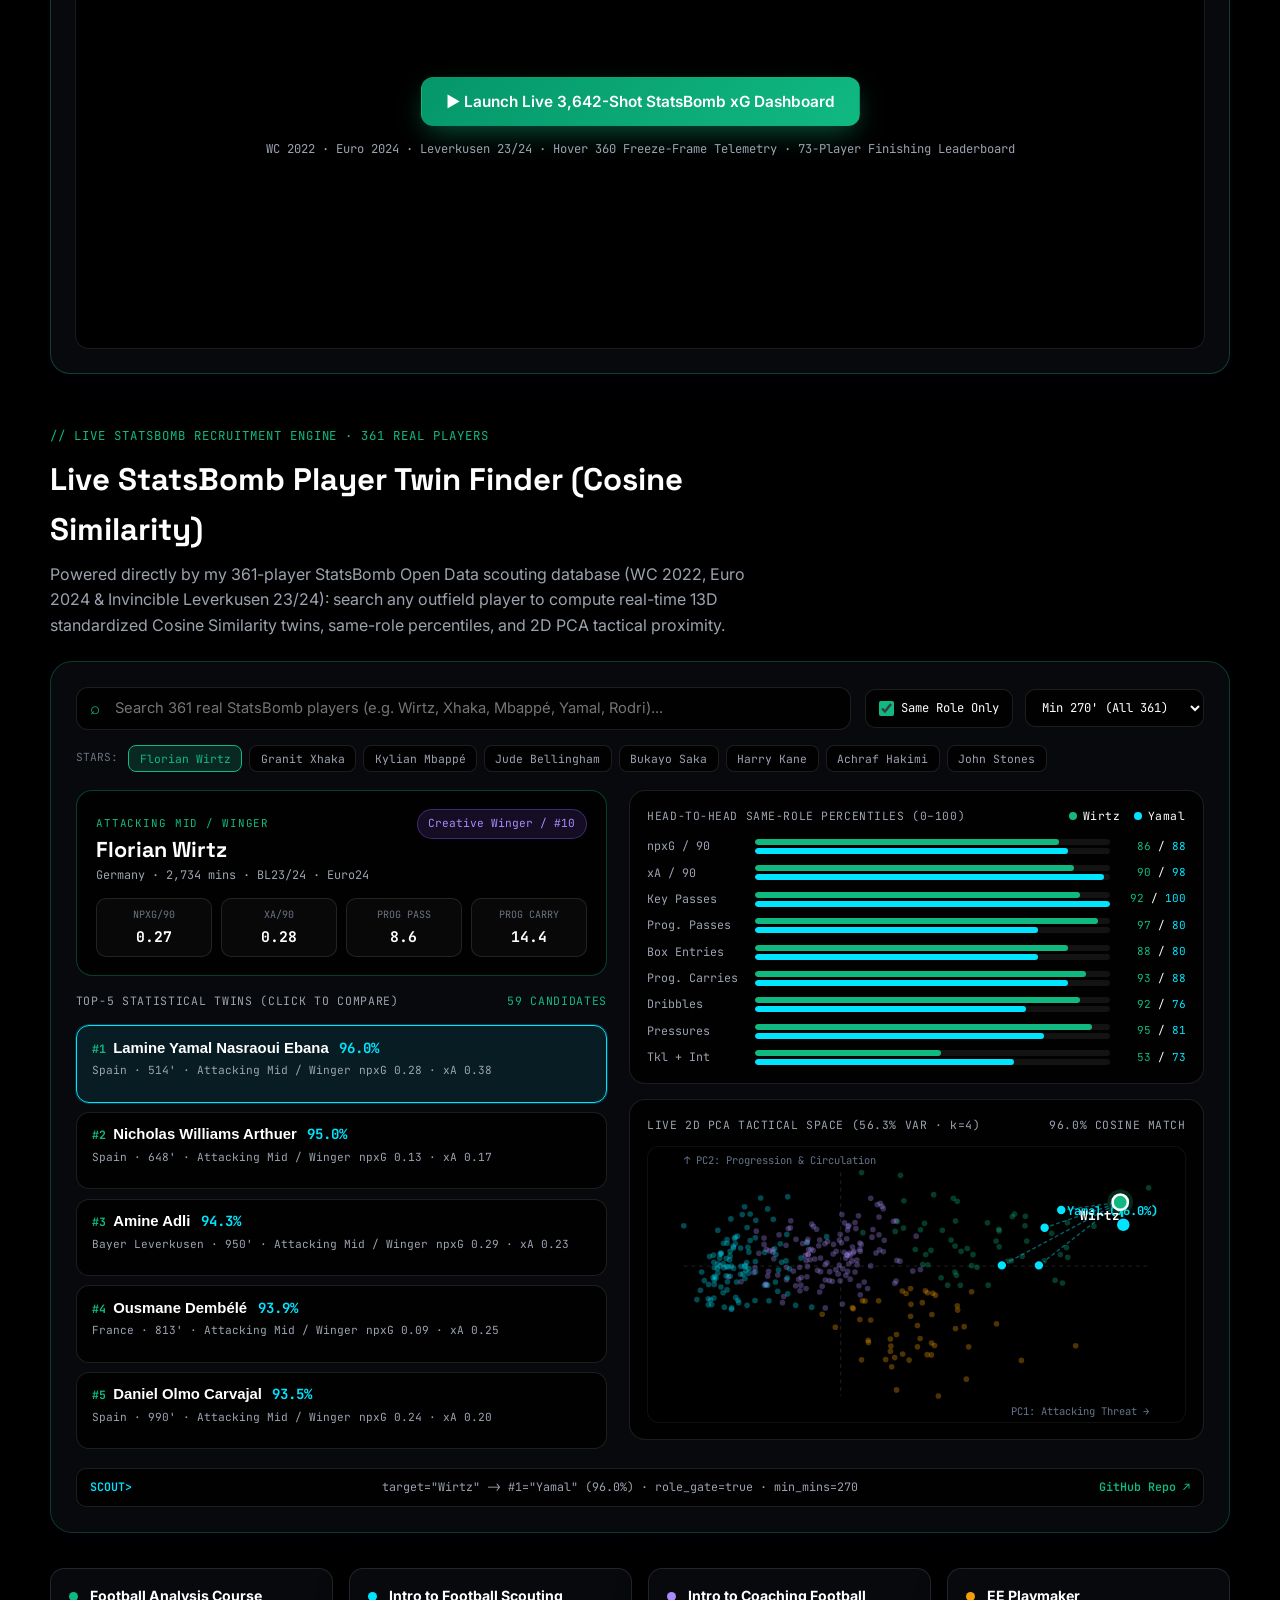
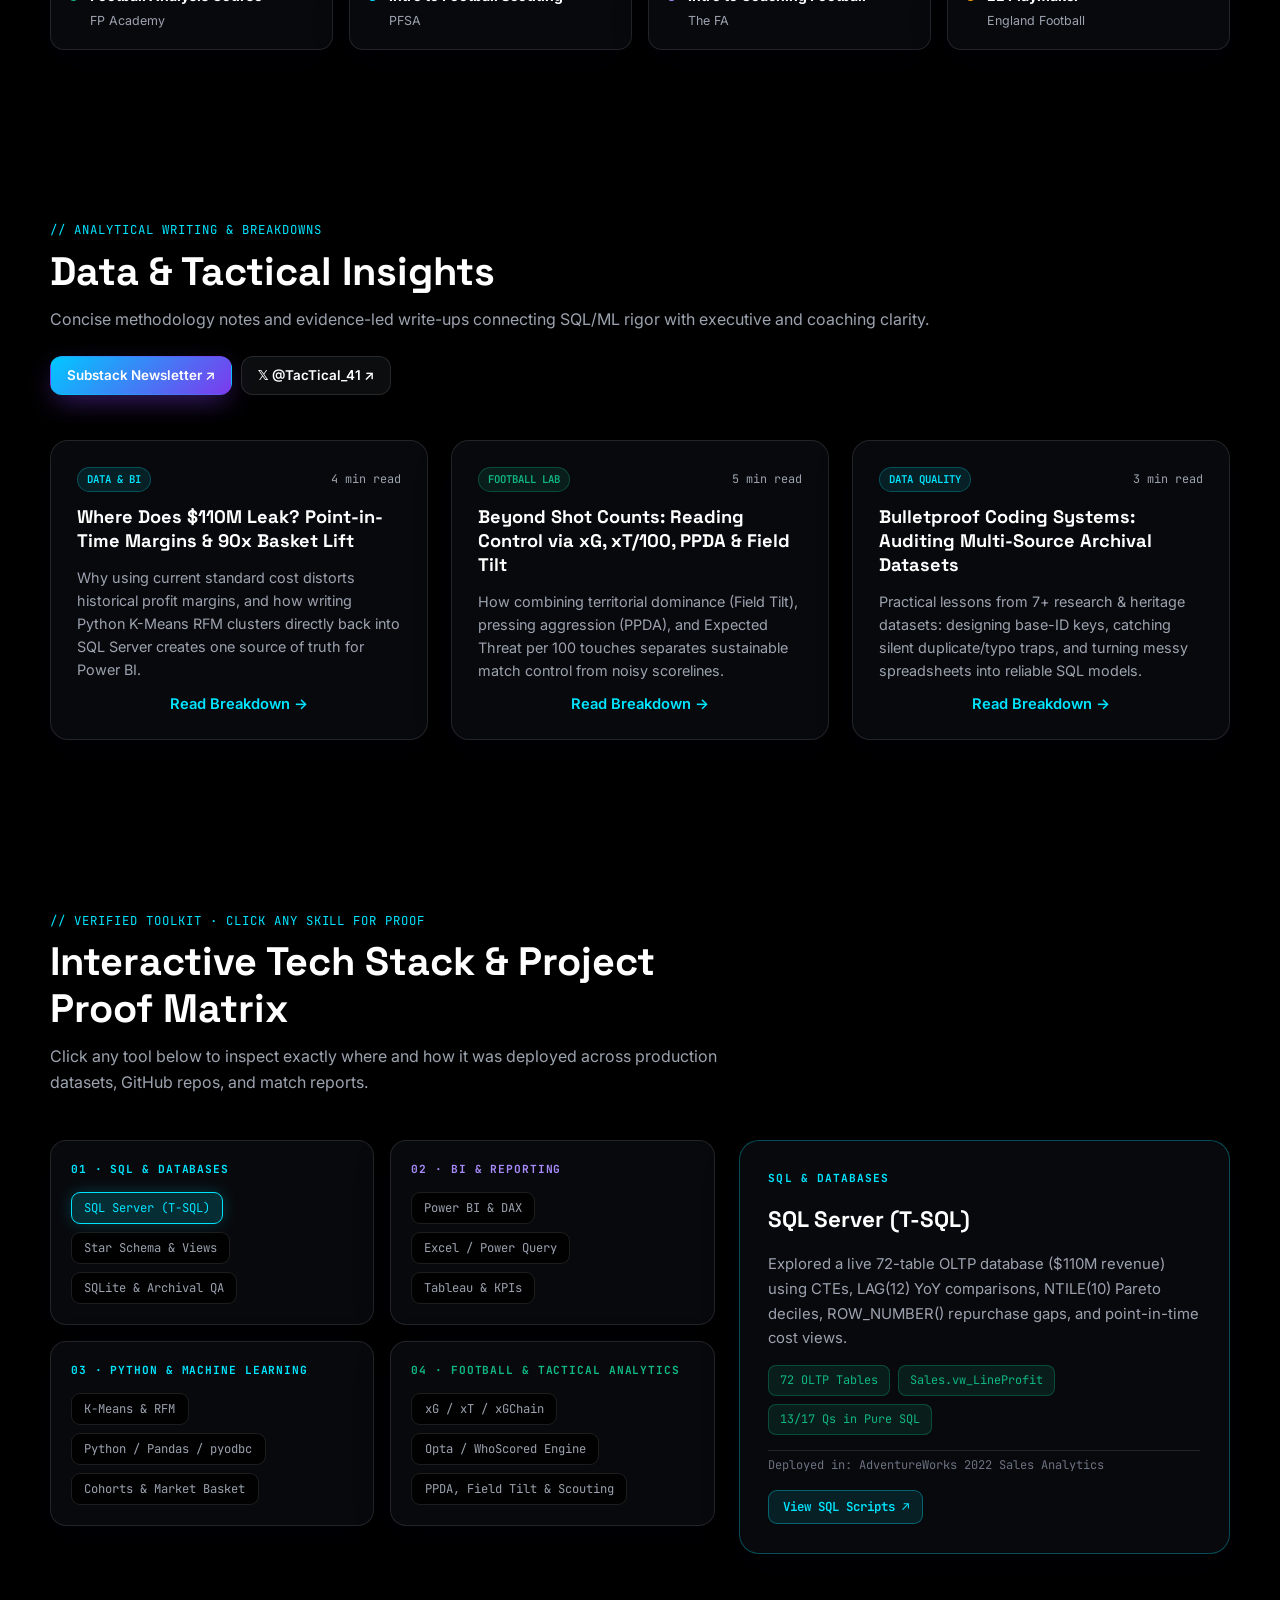
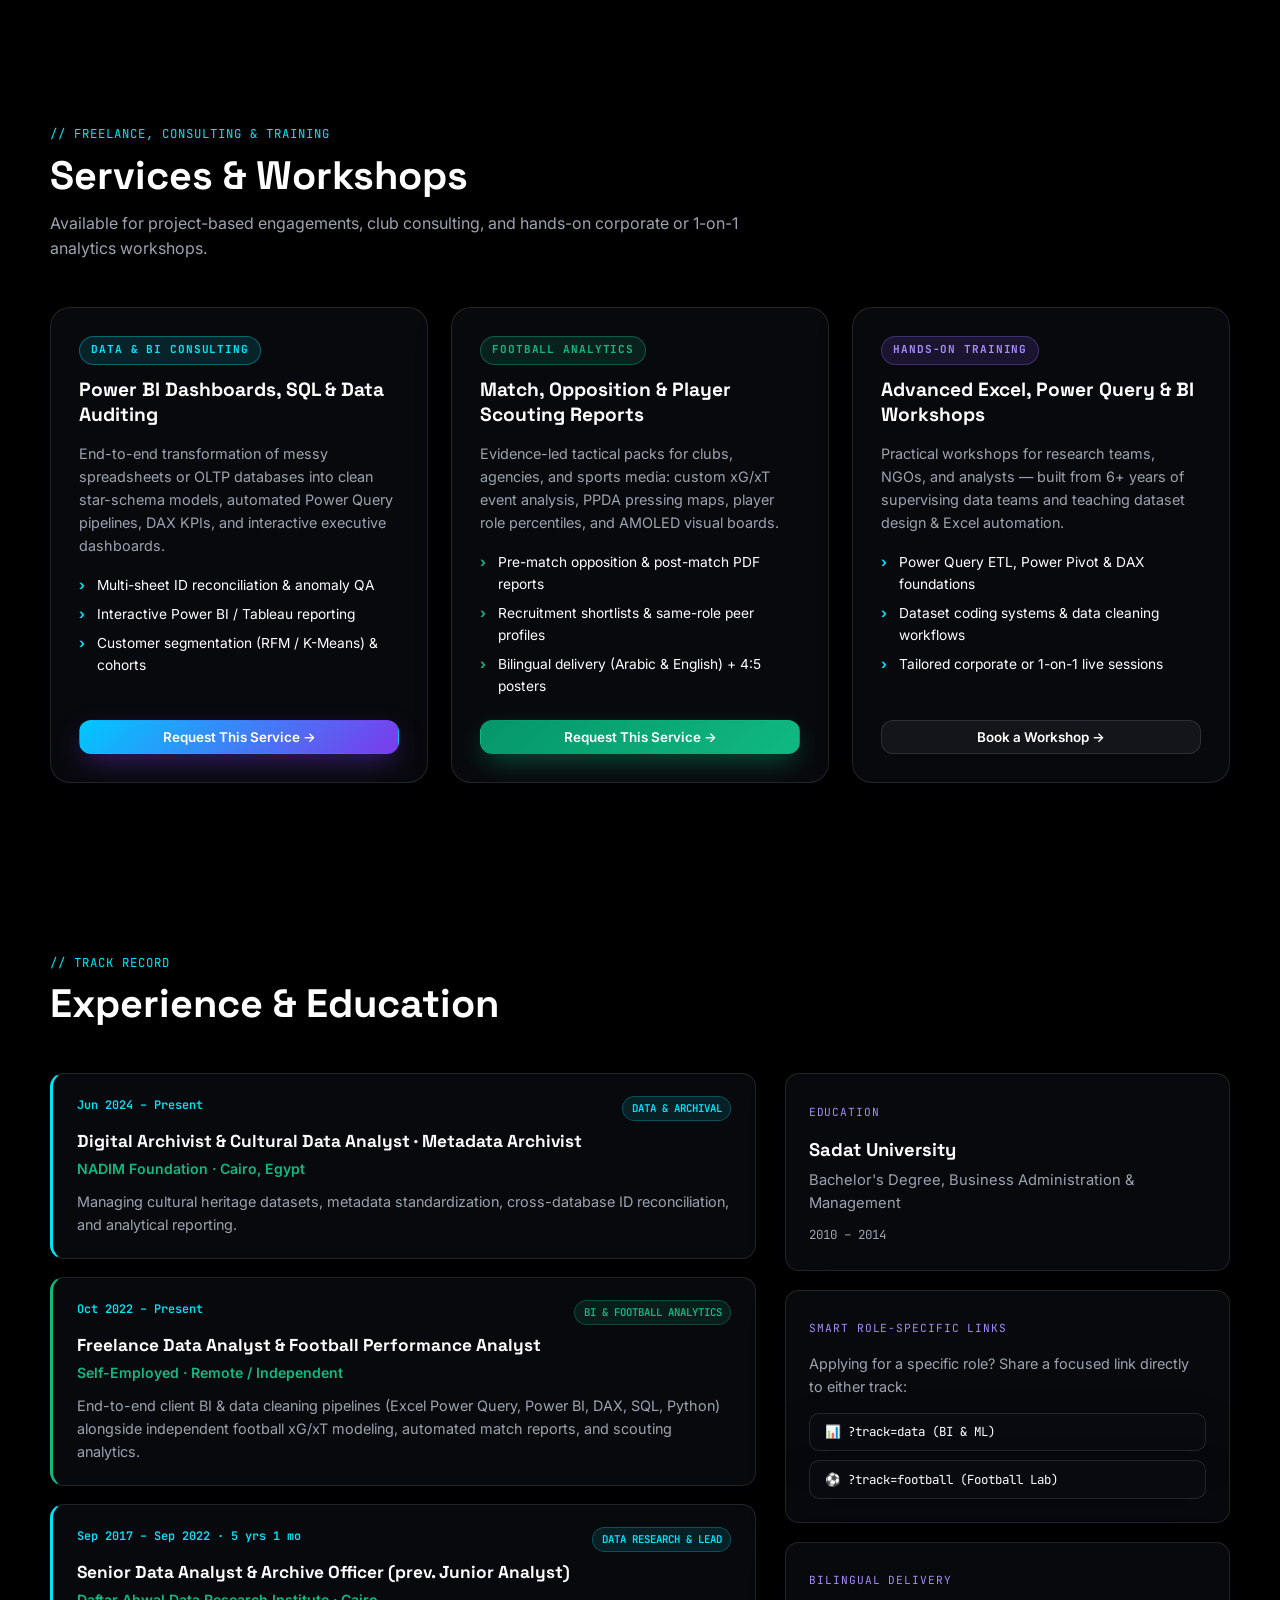
==== commit ed8ffbe7: "feat: add 1.067M-row UK Retail CLV Data Science flagship, live dashboard embed & updated Data Analys" ====
--- a/index.html
+++ b/index.html
@@ -340,6 +340,41 @@
 
         <!-- Track 1 Flagship Projects -->
         <div class="projects-grid">
+          <!-- DATA SCIENCE FLAGSHIP: 1.067M-Row UK Retail Multi-Model CLV & Market Basket Engine -->
+          <article class="project-card glass tilt-card featured-repo" data-cat="analytics" style="grid-column: 1 / -1;">
+            <div class="project-viz viz-violet">
+              <div class="repo-top-row">
+                <span class="proj-cat mono">DATA SCIENCE FLAGSHIP · MULTI-SHEET EXCEL + SQL + 5 ML ENGINES</span>
+                <span class="star-badge mono">1,067,371 ROWS · 0.7979 AUC · 8-SHEET EXCEL</span>
+              </div>
+              <button class="proj-chart-preview lightbox-trigger" type="button" data-src="https://raw.githubusercontent.com/mostafasaad91/retail-1m-clv-datascience-engine/main/outputs/figures/04_clv_regression_decile_lift.png" data-cap="1.067M-Row UK Retail CLV Engine — Top 20% Predicted VIPs Capture 73.22% of Actual Next-90-Day Revenue">
+                <img src="https://raw.githubusercontent.com/mostafasaad91/retail-1m-clv-datascience-engine/main/outputs/figures/04_clv_regression_decile_lift.png" alt="1.067M-Row Retail Two-Stage CLV Decile Lift" loading="lazy" style="height:170px;object-fit:contain;background:#000;" />
+                <span class="zoom-pill mono">🔍 ZOOM</span>
+              </button>
+              <div class="proj-metric mono">2 EXCEL SHEETS · £17.07M GMV · 73.22% TOP-20% CLV · 89.4% SURVIVAL · 31.6x SVD BASKET · 8 AMOLED CHARTS</div>
+            </div>
+            <div class="project-body">
+              <h3 data-i18n="retail_title">1.067M-Row UK Retail — Multi-Model Data Science, CLV &amp; Market Basket Engine</h3>
+              <p data-i18n="retail_desc">
+                Production Data Science powerhouse built on the official 1,067,371-row multi-sheet UCI Online Retail II Excel dataset: zero-fan-out SQLite Star Schema (9 views, £17.07M GMV), out-of-time Two-Stage CLV (Stacking Ensemble 0.7979 Test AUC; Top 20% VIPs = 73.22% of actual 90d revenue; TreeSHAP), Kaplan-Meier survival (89.4% vs 25.2% M12), Isolation Forest anomaly audit (67.3% of canceled value in 2% accounts), 20D TruncatedSVD market basket (31.63x lift), LightGBM weekly forecast (13.78% MAPE), 8 AMOLED figures, and an 8-sheet live-formula Excel workbook (100+ formulas).
+              </p>
+              <div class="chip-row small">
+                <span class="tech-chip">Multi-Sheet Excel (8 Tabs)</span>
+                <span class="tech-chip">SQLite Star Schema</span>
+                <span class="tech-chip">Two-Stage CLV + Stacking</span>
+                <span class="tech-chip">TreeSHAP &amp; Survival</span>
+                <span class="tech-chip">Isolation Forest &amp; SVD</span>
+              </div>
+              <div class="project-links multi-links">
+                <a href="https://mostafasaad91.github.io/retail-1m-clv-datascience-engine/" target="_blank" rel="noopener" class="repo-link live-bi mono">▶ Live Dashboard ↗</a>
+                <a href="https://github.com/mostafasaad91/retail-1m-clv-datascience-engine" target="_blank" rel="noopener" class="repo-link mono">GitHub Repo ↗</a>
+                <a href="https://github.com/mostafasaad91/retail-1m-clv-datascience-engine/raw/main/outputs/Retail_1M_DataScience_Executive_Workbook.xlsx" target="_blank" rel="noopener" class="repo-link mono">⬇ 8-Sheet Excel (.xlsx)</a>
+                <a href="https://github.com/mostafasaad91/retail-1m-clv-datascience-engine/blob/main/docs/PROJECT_STORY.md" target="_blank" rel="noopener" class="repo-link mono">Story (EN/AR) ↗</a>
+                <button class="text-link open-modal" data-project="9" type="button" data-i18n="proj_details">Case Study →</button>
+              </div>
+            </div>
+          </article>
+
           <!-- FULL-STACK MASTERPIECE: Olist E-Commerce (SQL + Excel + Python + Data Science) -->
           <article class="project-card glass tilt-card featured-repo" data-cat="analytics" style="grid-column: 1 / -1;">
             <div class="project-viz viz-cyan">
@@ -511,6 +546,30 @@
               </div>
             </div>
           </article>
+        </div>
+
+        <!-- LIVE INTERACTIVE 1.067M RETAIL DATA SCIENCE & CLV DASHBOARD EMBED -->
+        <div class="pbi-embed-card glass" style="margin-bottom:1.8rem;">
+          <div class="pbi-head">
+            <div>
+              <span class="mono meta-tag">LIVE DATA SCIENCE WEB APP · 1,067,371 MULTI-SHEET EXCEL ROWS</span>
+              <h3 class="viz-title" data-i18n="retail_live_title">4-Page UK Retail 1M+ CLV, Survival, Anomalies &amp; SVD Basket App (Live)</h3>
+            </div>
+            <div class="pbi-actions">
+              <button class="btn btn-sm btn-primary" id="loadRetailBtn" type="button" data-i18n="retail_load_btn">▶ Load 1M+ CLV Dashboard</button>
+              <a href="https://mostafasaad91.github.io/retail-1m-clv-datascience-engine/" target="_blank" rel="noopener" class="btn btn-sm btn-ghost">Full Screen ↗</a>
+            </div>
+          </div>
+
+          <div class="pbi-stage" id="retailLiveStage">
+            <div class="pbi-preview" id="retailLivePreview">
+              <img src="https://raw.githubusercontent.com/mostafasaad91/retail-1m-clv-datascience-engine/main/assets/social-preview.png" alt="1.067M-Row UK Retail Live Multi-Model Data Science Dashboard" loading="lazy" />
+              <div class="pbi-overlay">
+                <button class="btn btn-primary btn-lg" id="loadRetailOverlayBtn" type="button" data-i18n="retail_launch">▶ Launch Live 4-Page 1.067M Retail Data Science App</button>
+                <span class="mono pbi-sub">£17.07M GMV · Stacking 0.7979 AUC · 73.22% Top-20% CLV · What-If Simulator · 118 Anomalies · 1,798 SVD Bundles</span>
+              </div>
+            </div>
+          </div>
         </div>
 
         <!-- LIVE INTERACTIVE OLIST BI & ML DASHBOARD EMBED (4 Pages · Real 95,824 Orders) -->
@@ -1574,6 +1633,6 @@
     <a href="#hero" class="dock-btn mono" title="Back to Top" aria-label="Back to Top">↑</a>
   </div>
 
-  <script src="app.js?v=12"></script>
+  <script src="app.js?v=13"></script>
 </body>
 </html>
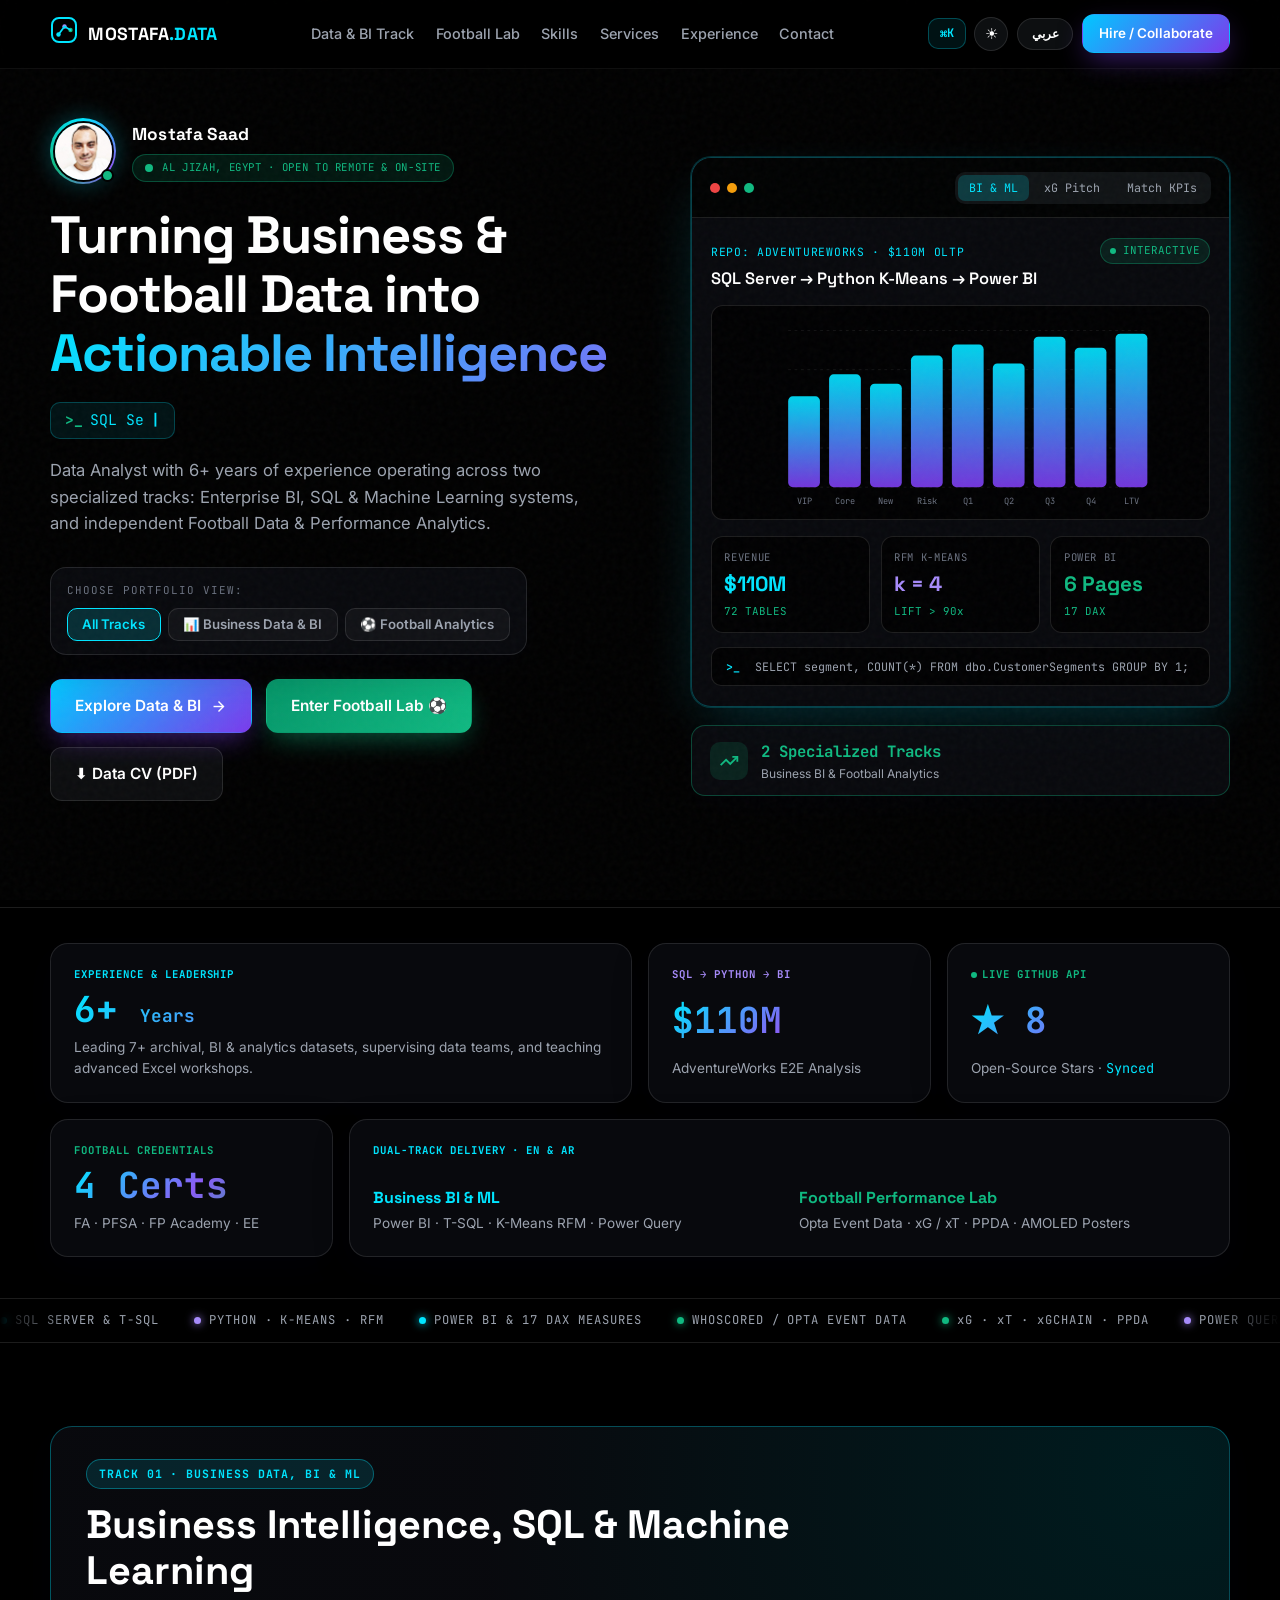
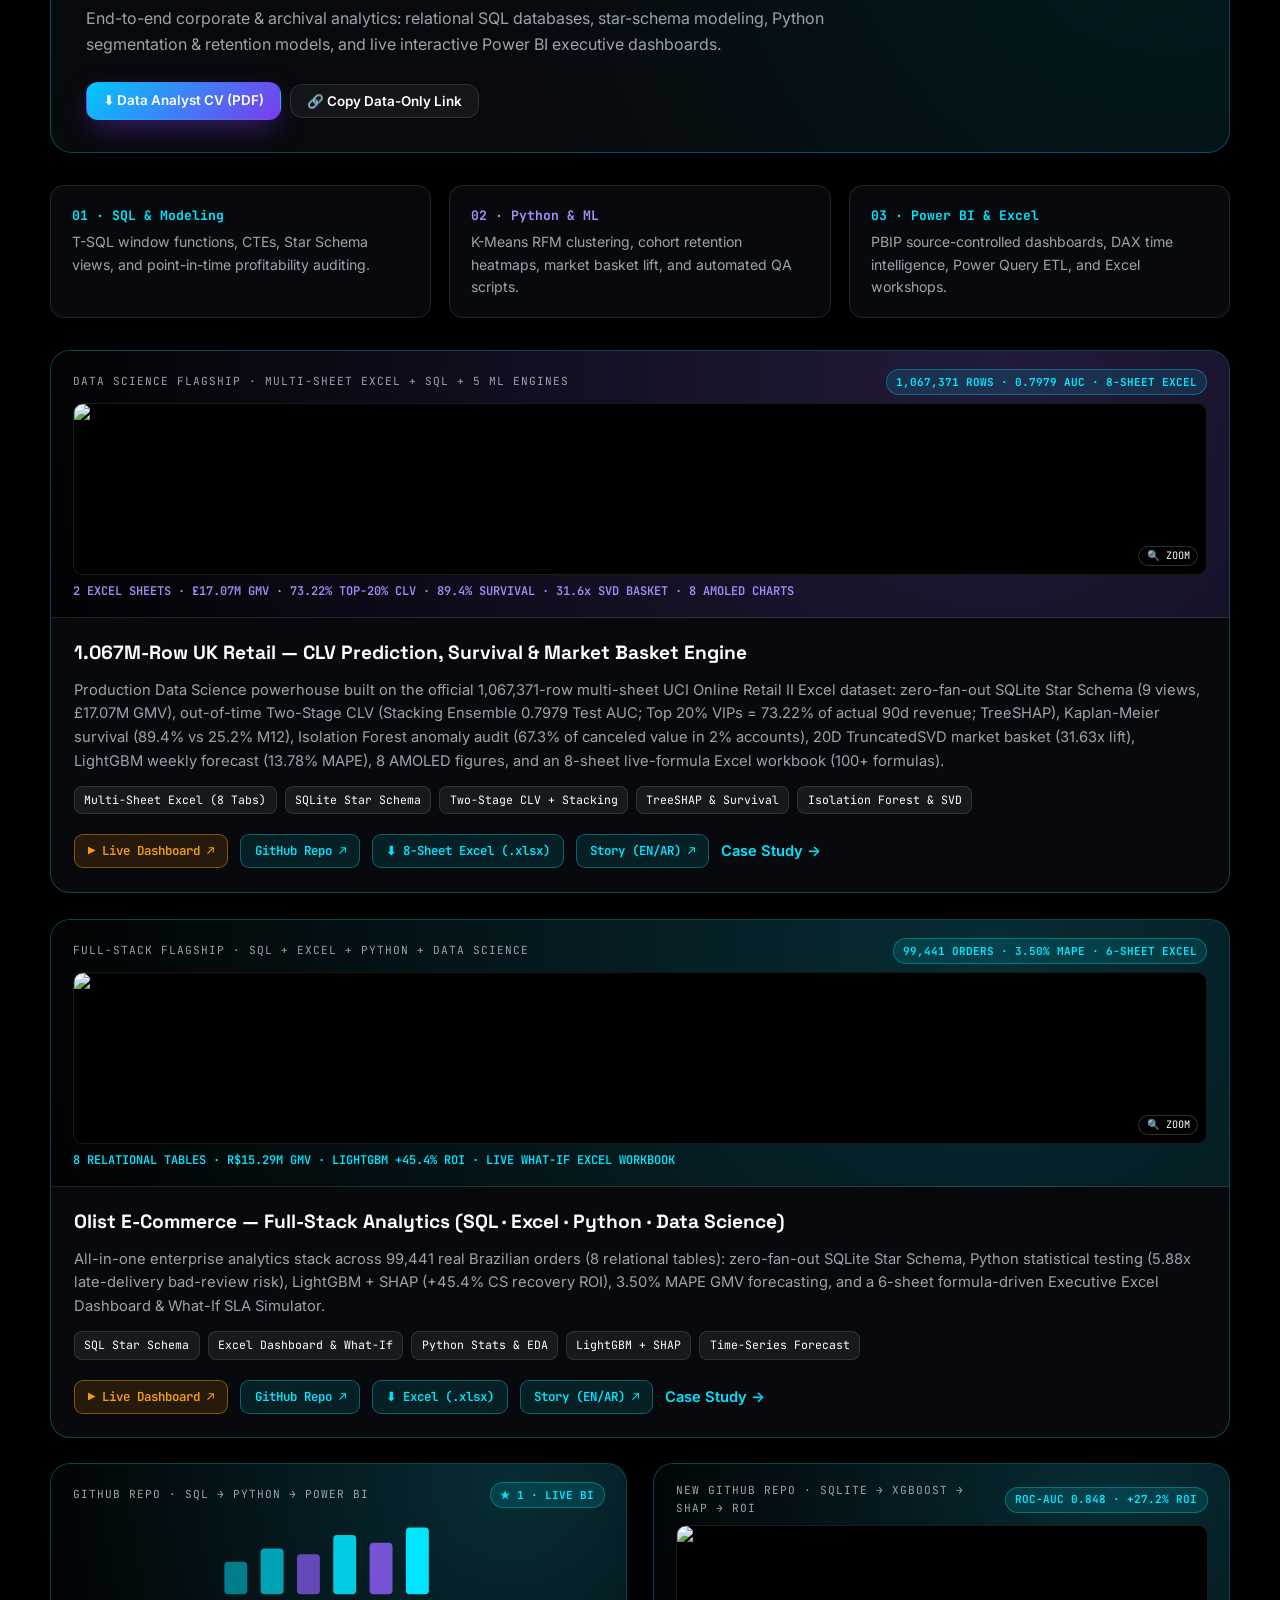
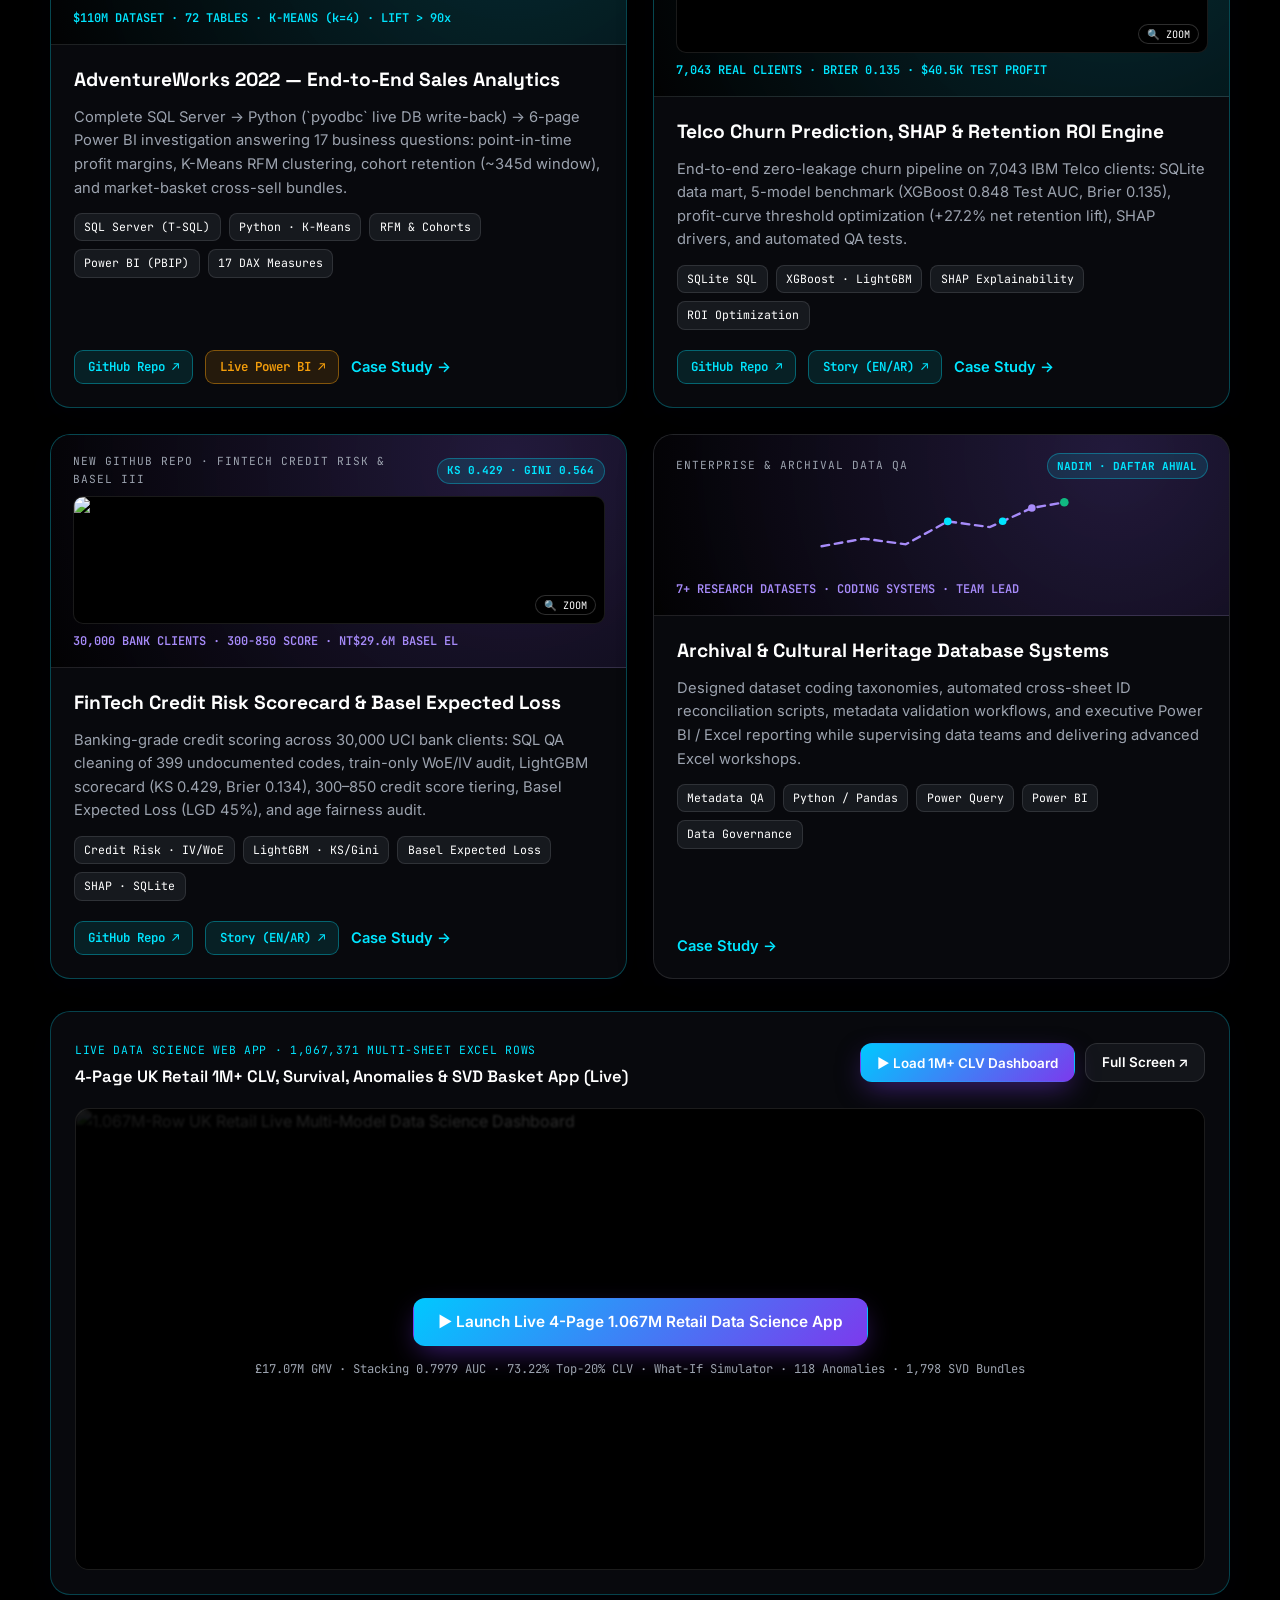
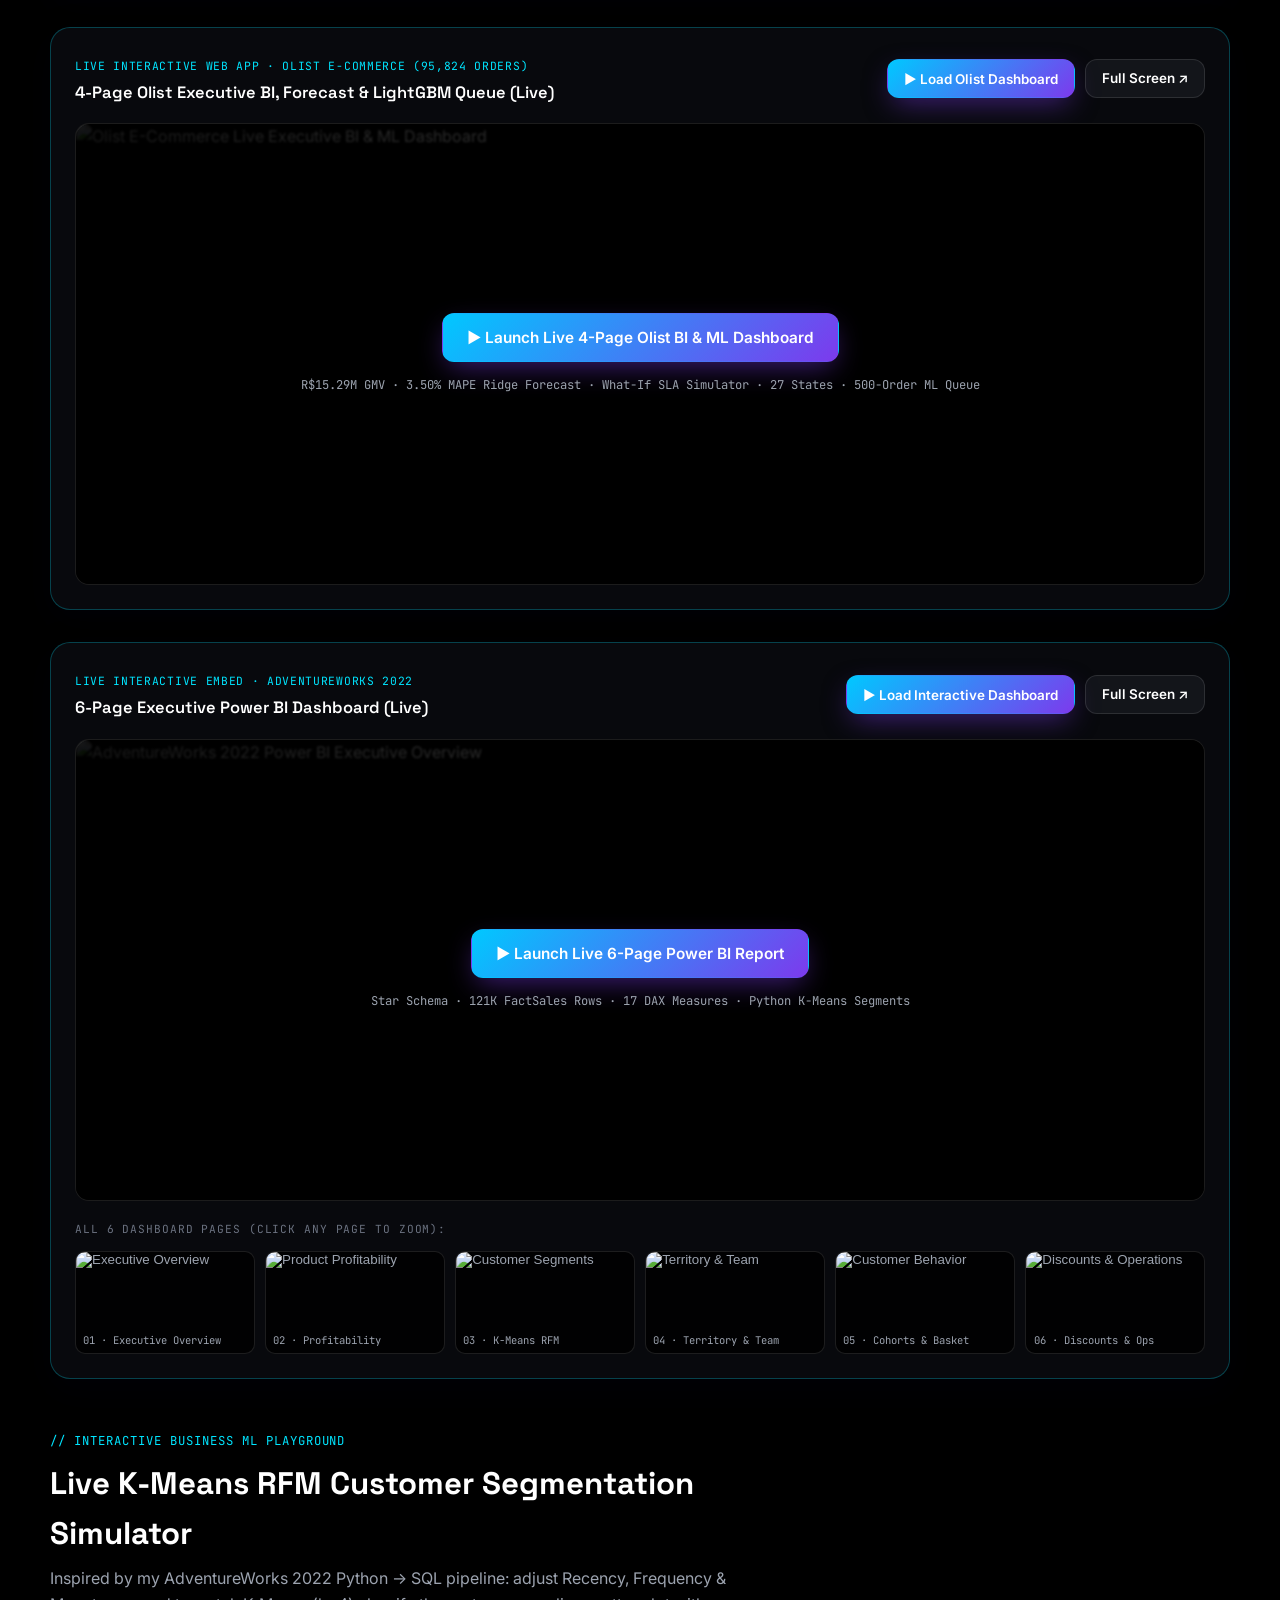
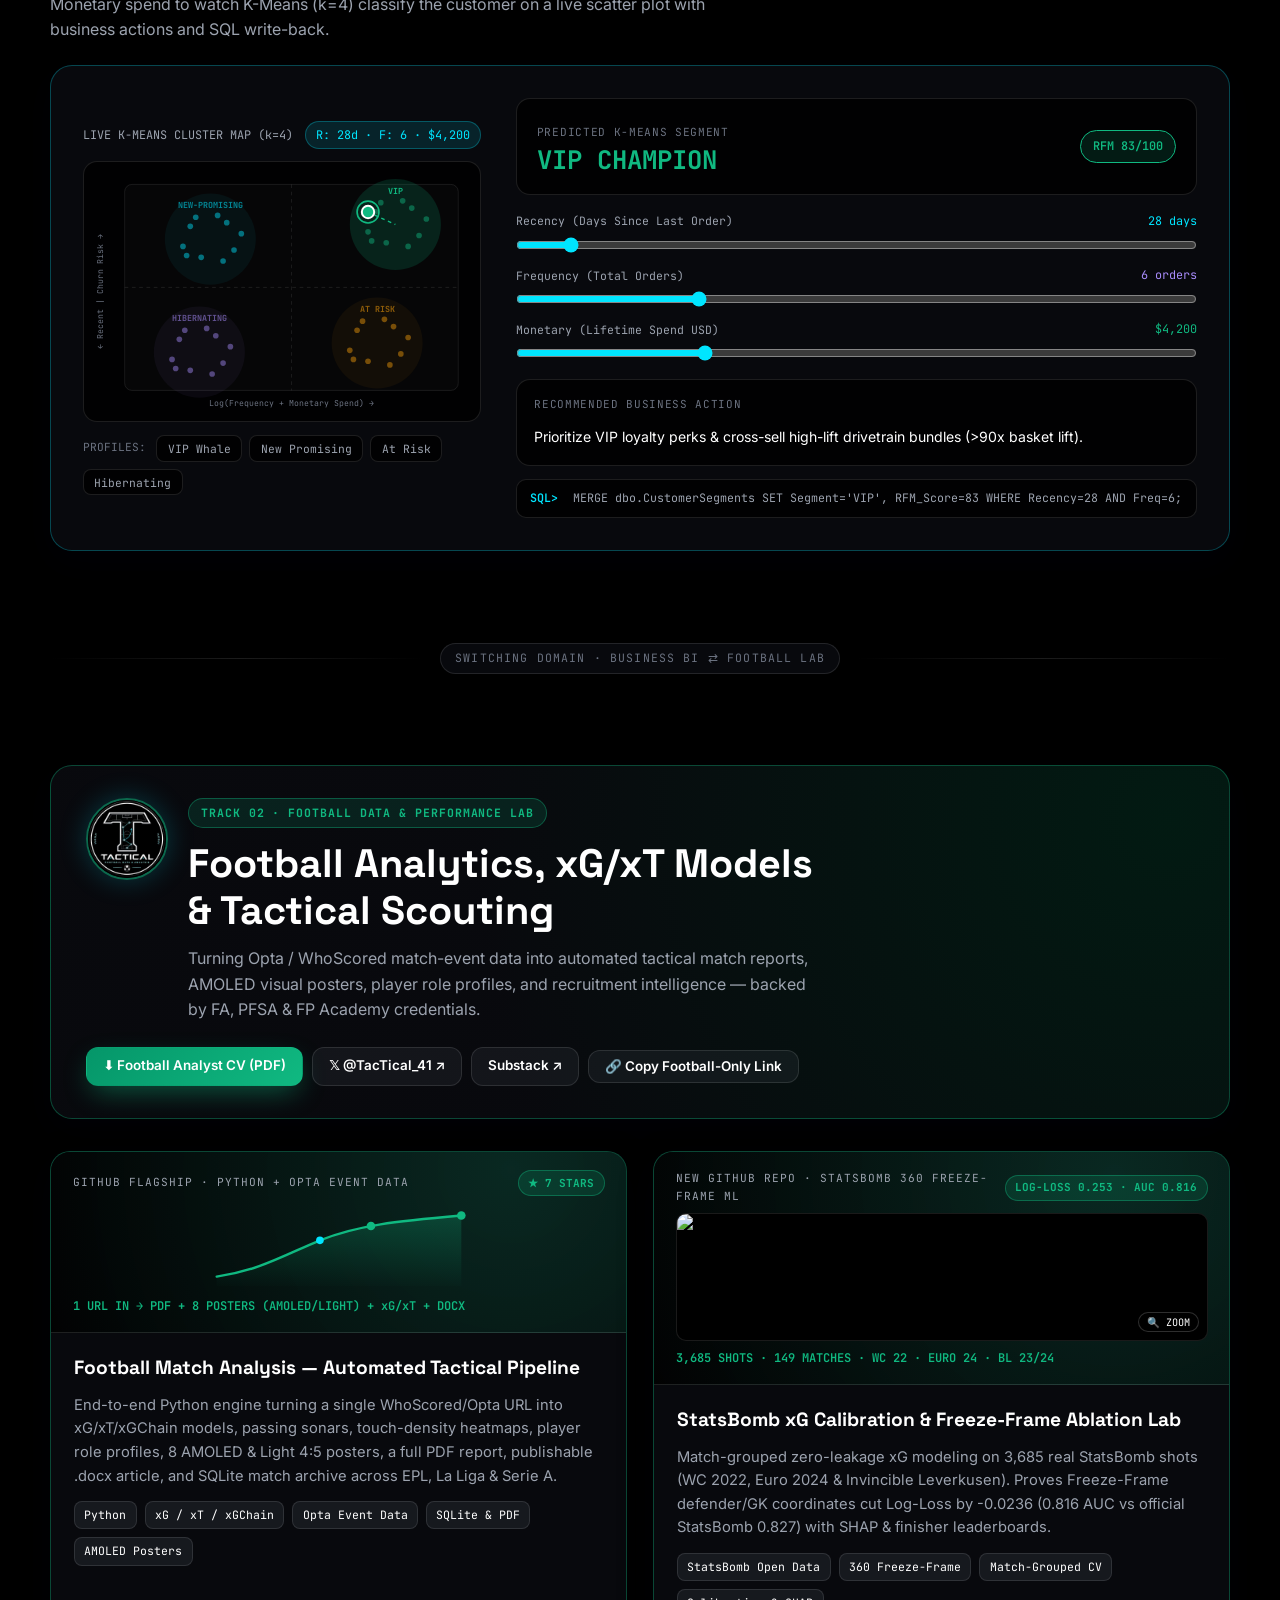
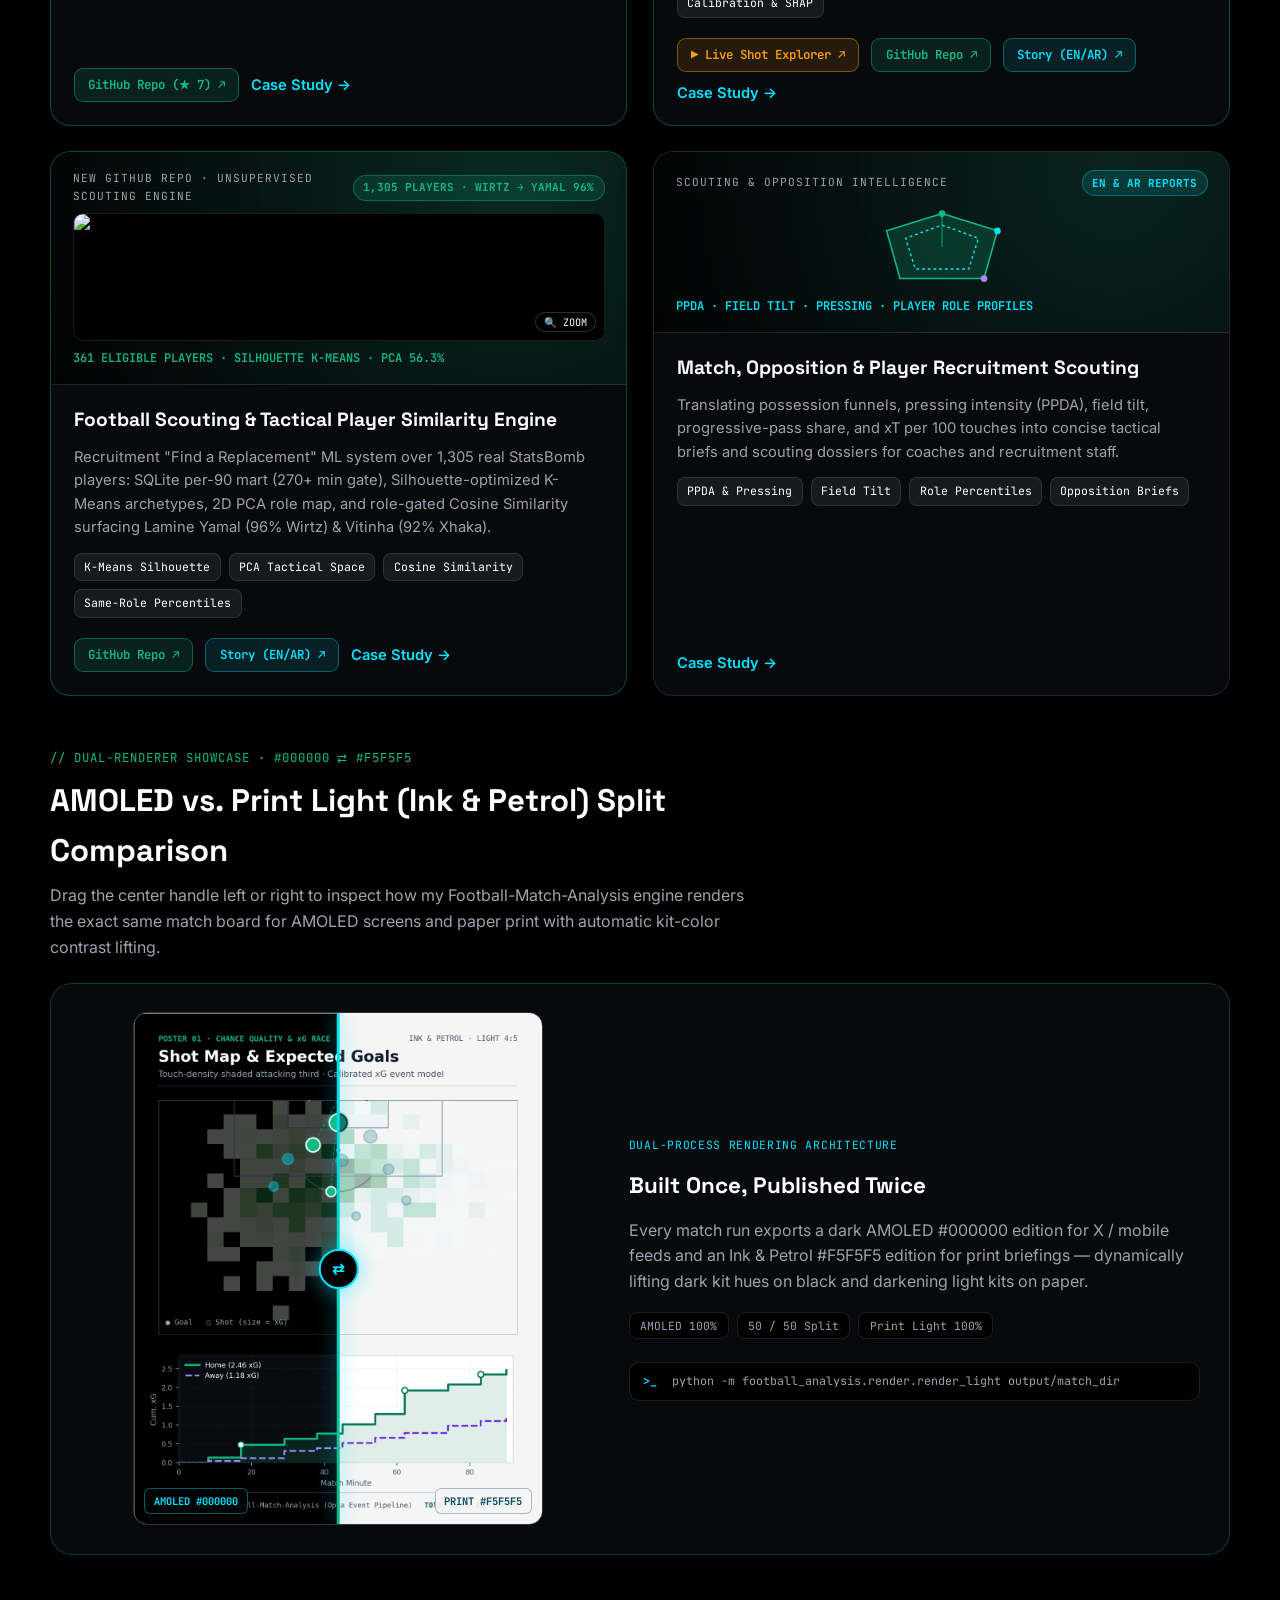
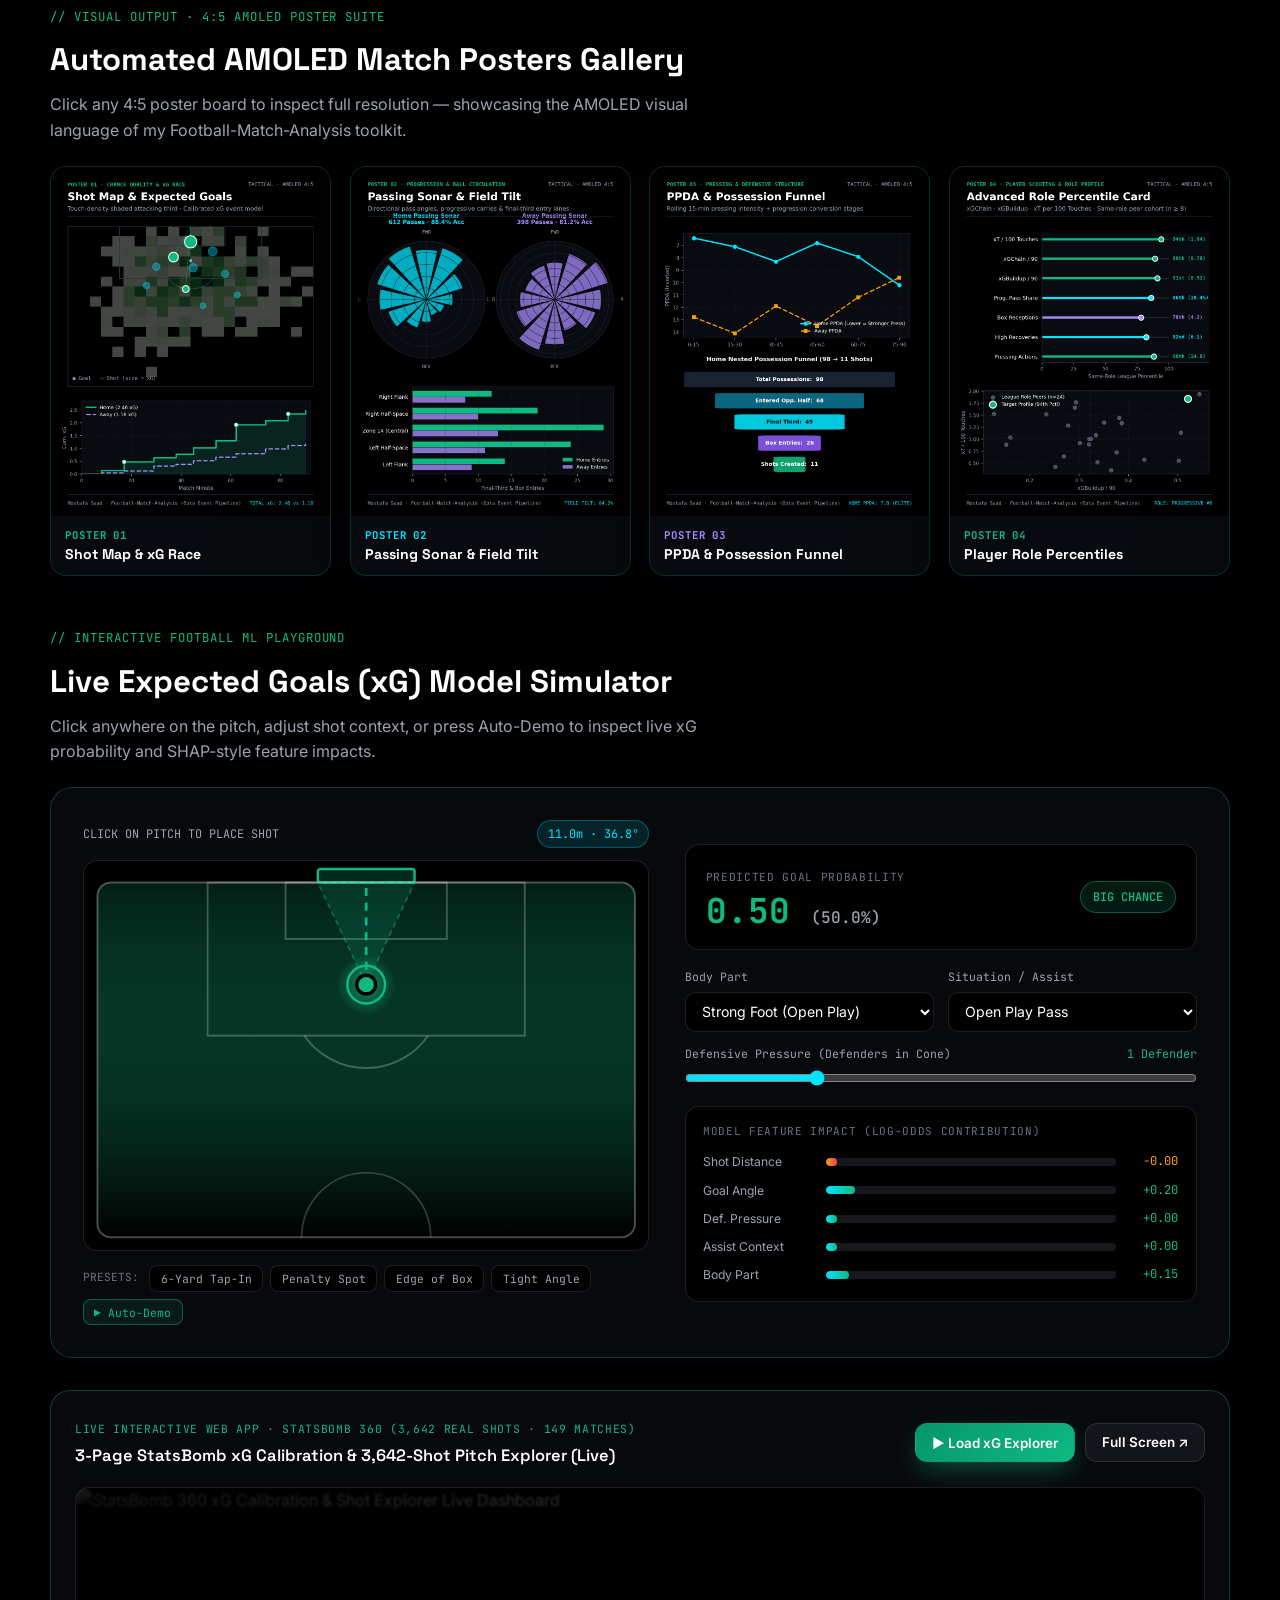
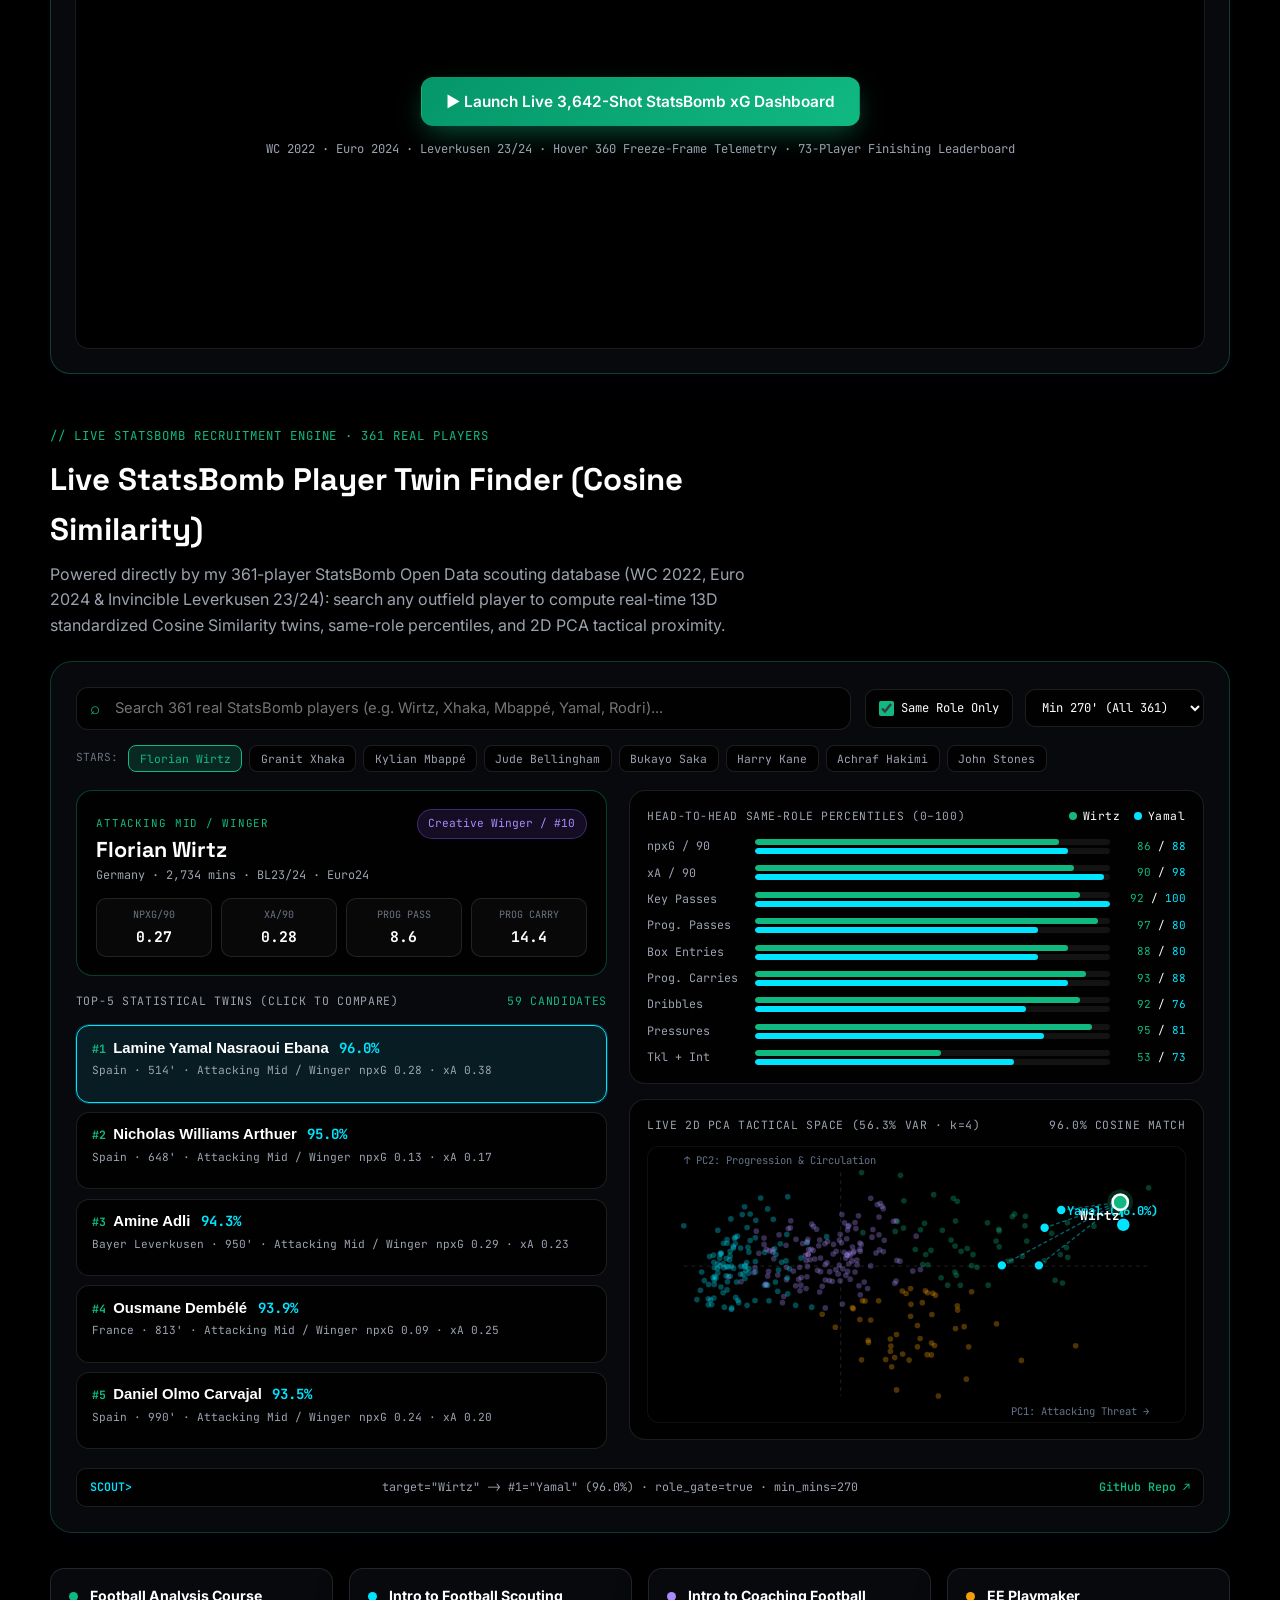
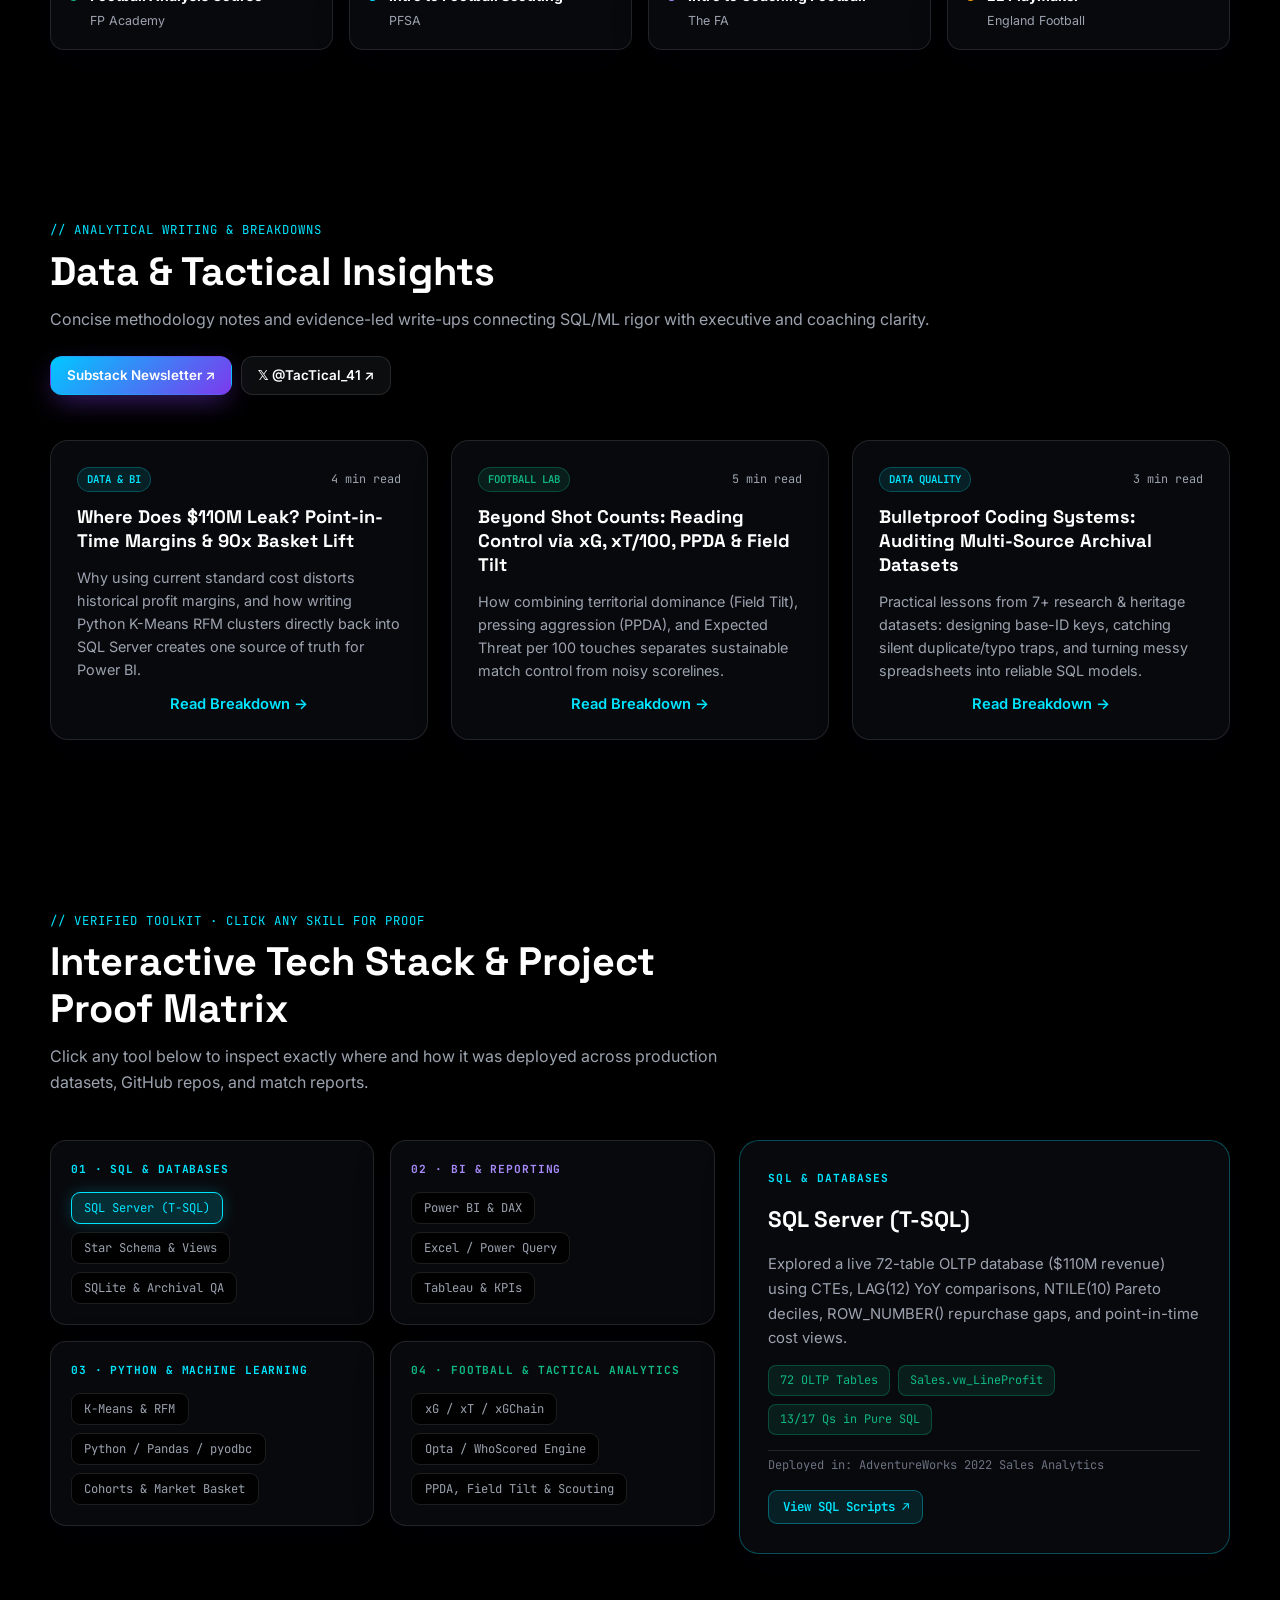
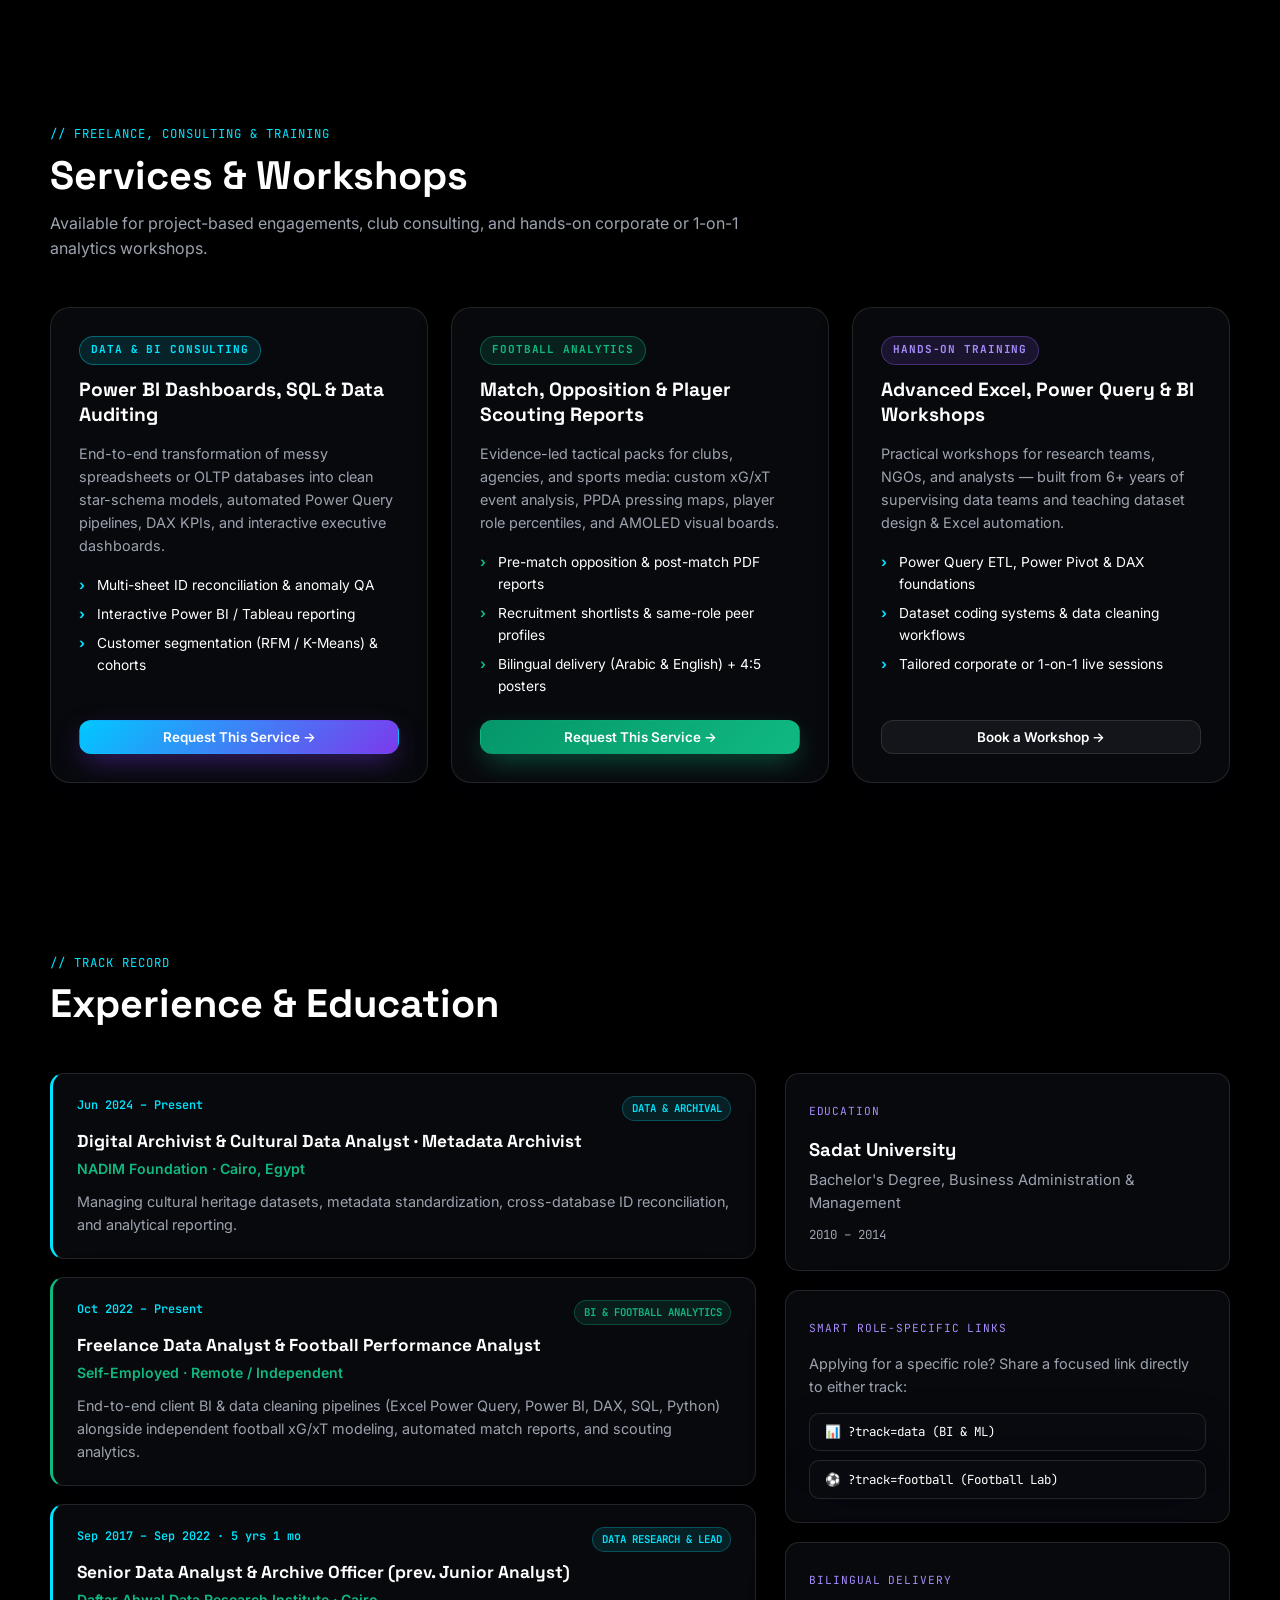
==== commit 5e834777: "docs: align flagship title across portfolio card, modal & Data Analyst CV" ====
--- a/index.html
+++ b/index.html
@@ -354,7 +354,7 @@
               <div class="proj-metric mono">2 EXCEL SHEETS · £17.07M GMV · 73.22% TOP-20% CLV · 89.4% SURVIVAL · 31.6x SVD BASKET · 8 AMOLED CHARTS</div>
             </div>
             <div class="project-body">
-              <h3 data-i18n="retail_title">1.067M-Row UK Retail — Multi-Model Data Science, CLV &amp; Market Basket Engine</h3>
+              <h3 data-i18n="retail_title">1.067M-Row UK Retail — CLV Prediction, Survival &amp; Market Basket Engine</h3>
               <p data-i18n="retail_desc">
                 Production Data Science powerhouse built on the official 1,067,371-row multi-sheet UCI Online Retail II Excel dataset: zero-fan-out SQLite Star Schema (9 views, £17.07M GMV), out-of-time Two-Stage CLV (Stacking Ensemble 0.7979 Test AUC; Top 20% VIPs = 73.22% of actual 90d revenue; TreeSHAP), Kaplan-Meier survival (89.4% vs 25.2% M12), Isolation Forest anomaly audit (67.3% of canceled value in 2% accounts), 20D TruncatedSVD market basket (31.63x lift), LightGBM weekly forecast (13.78% MAPE), 8 AMOLED figures, and an 8-sheet live-formula Excel workbook (100+ formulas).
               </p>
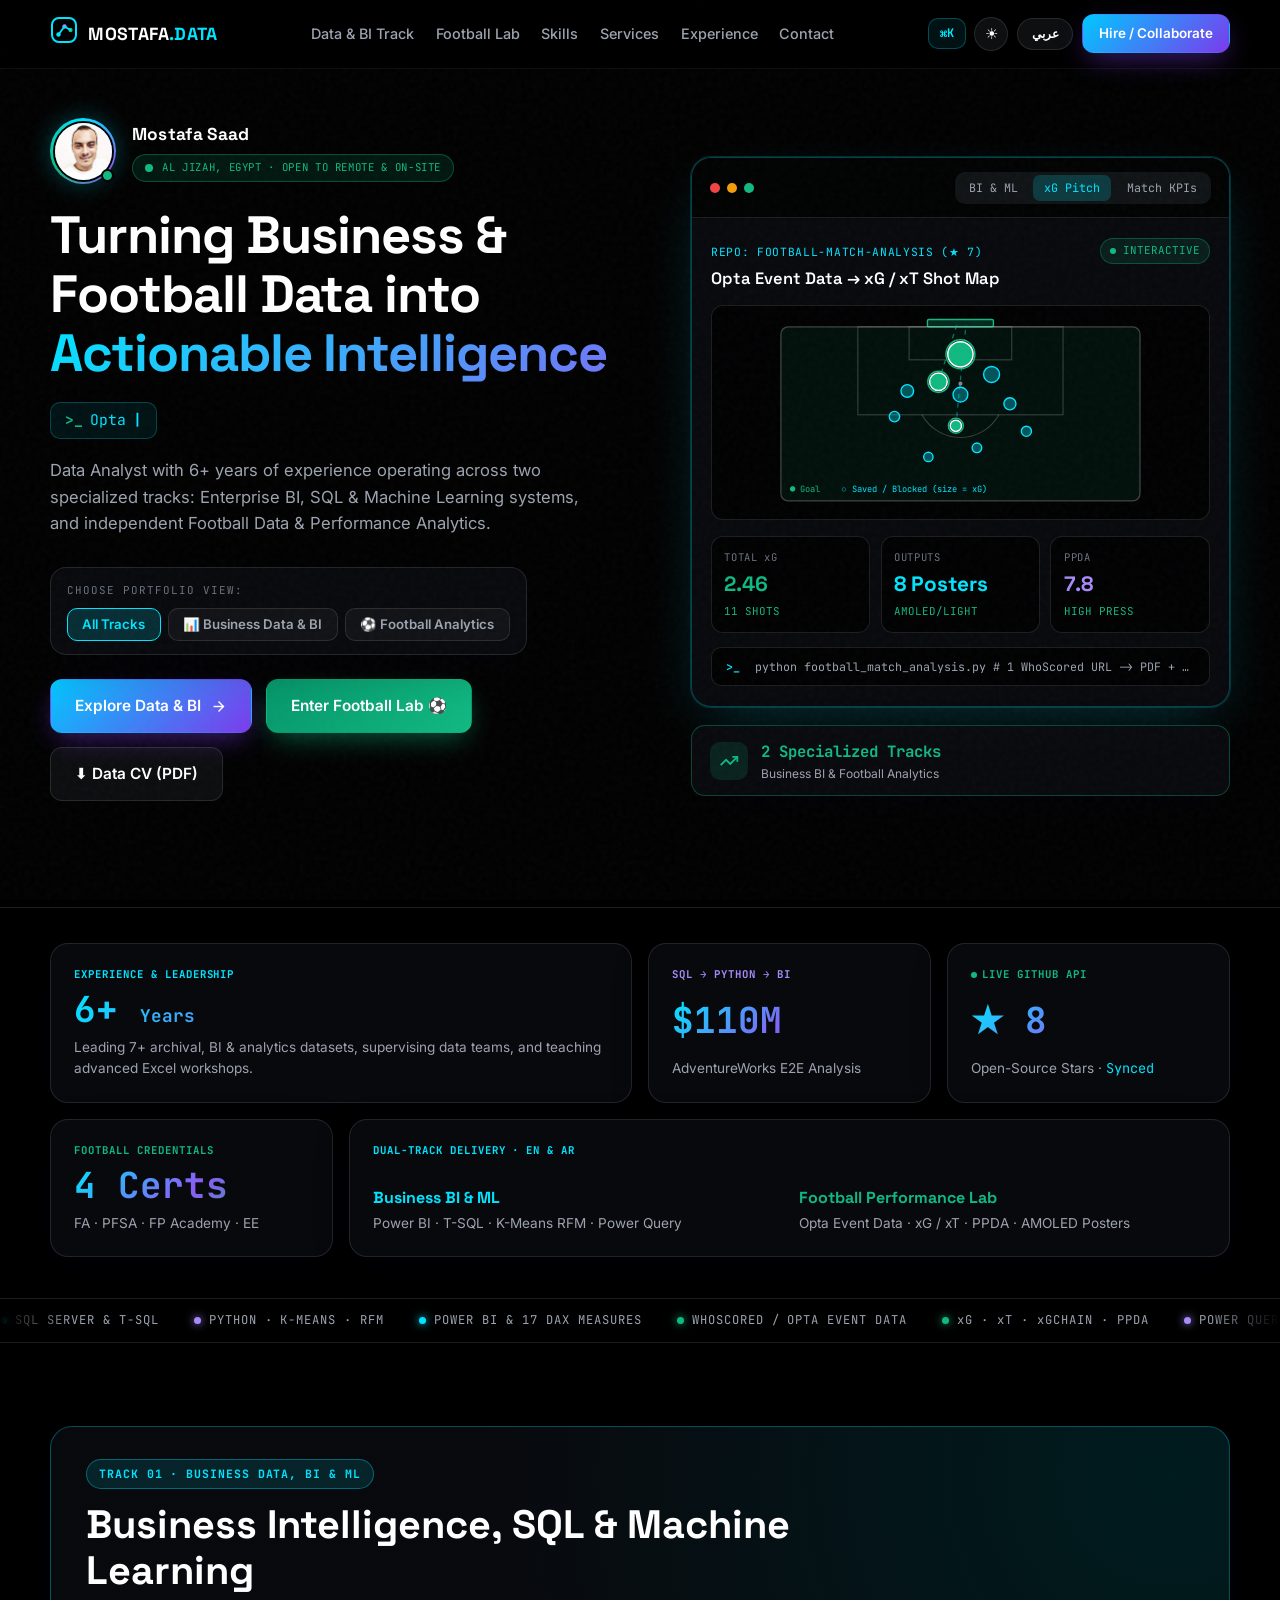
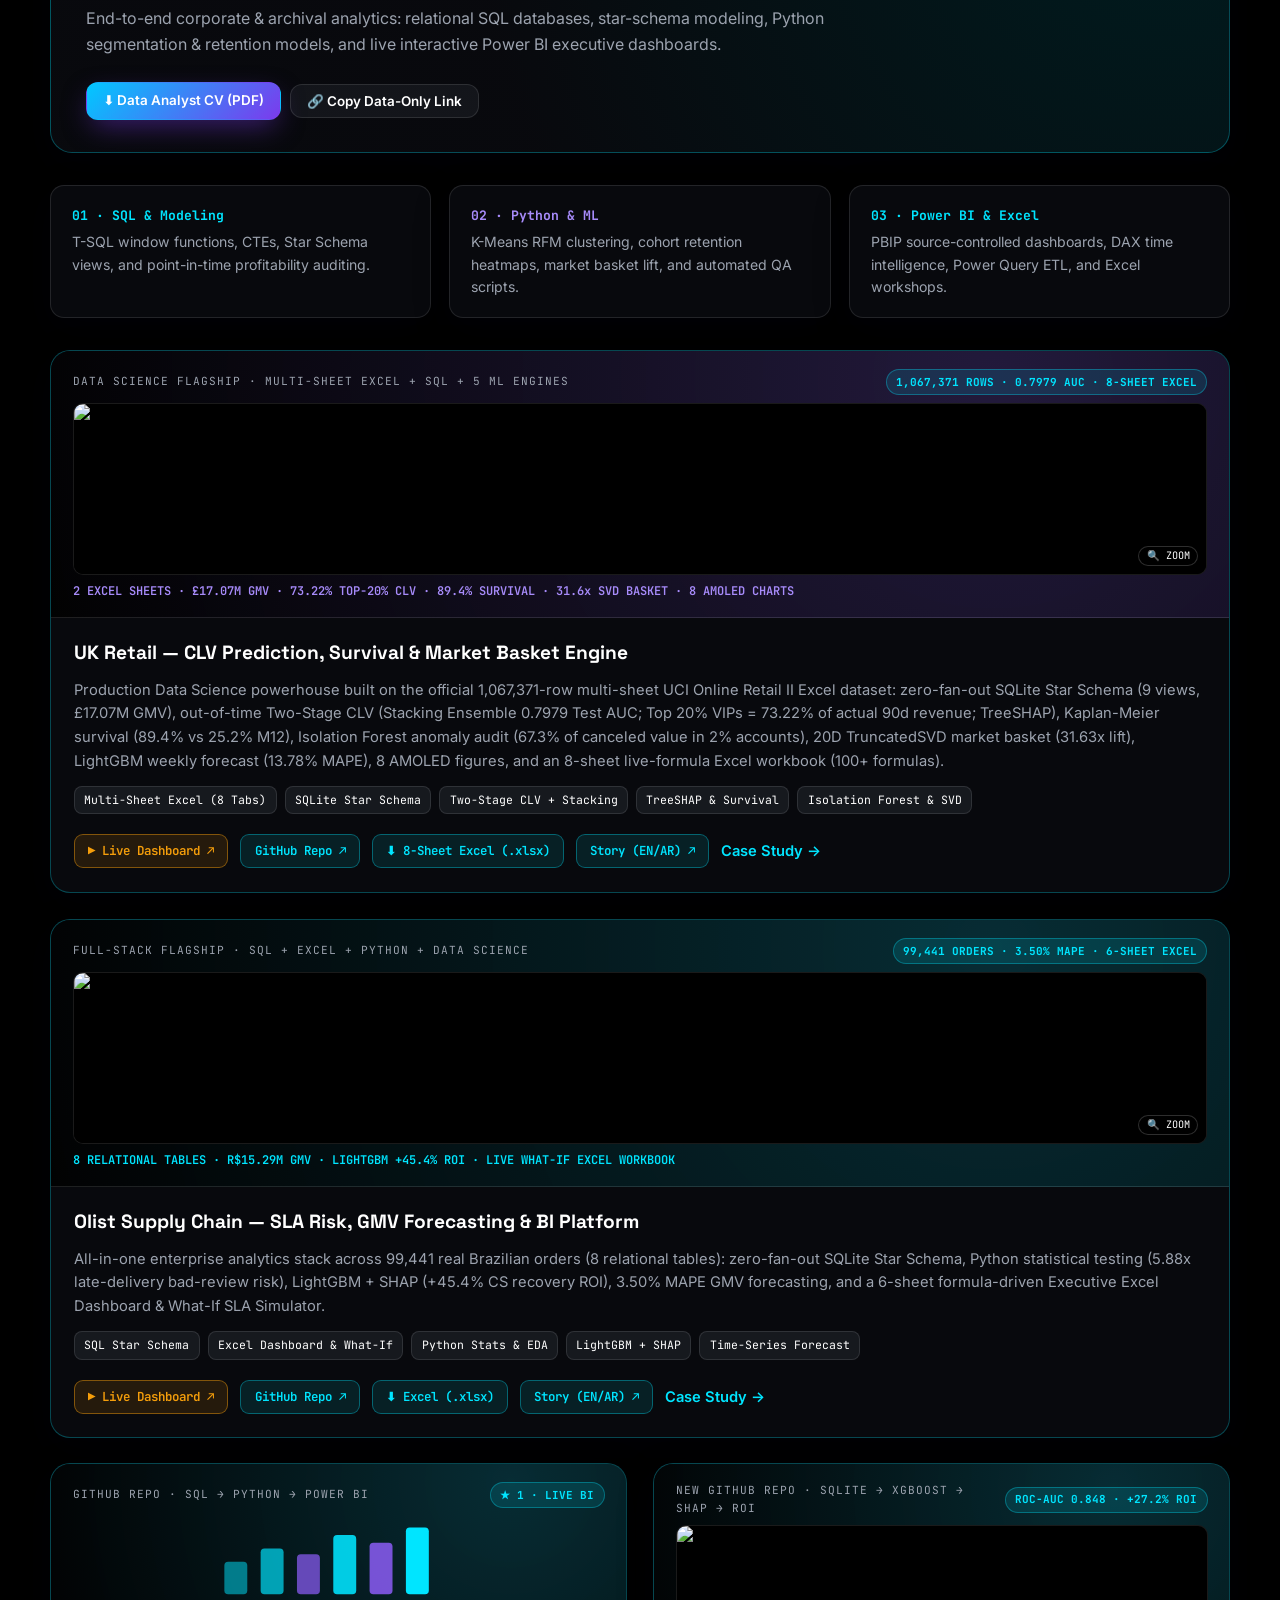
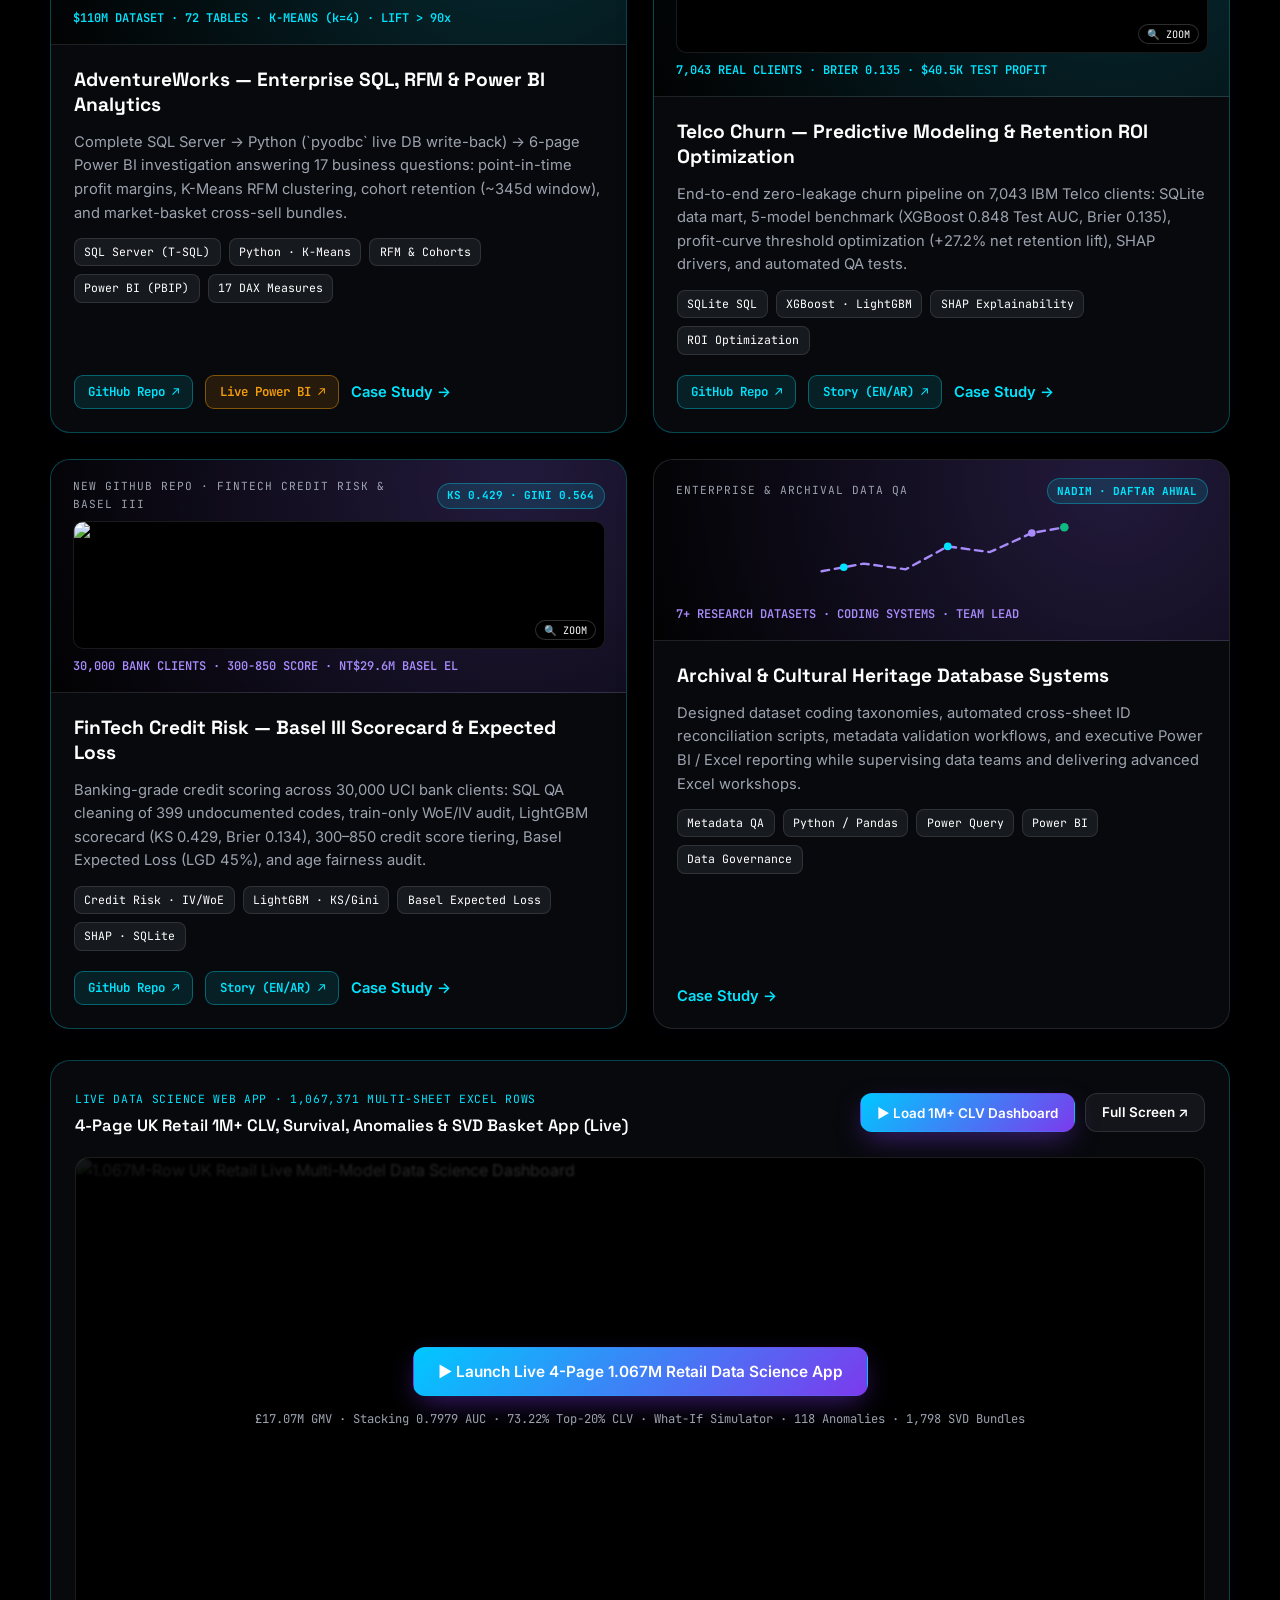
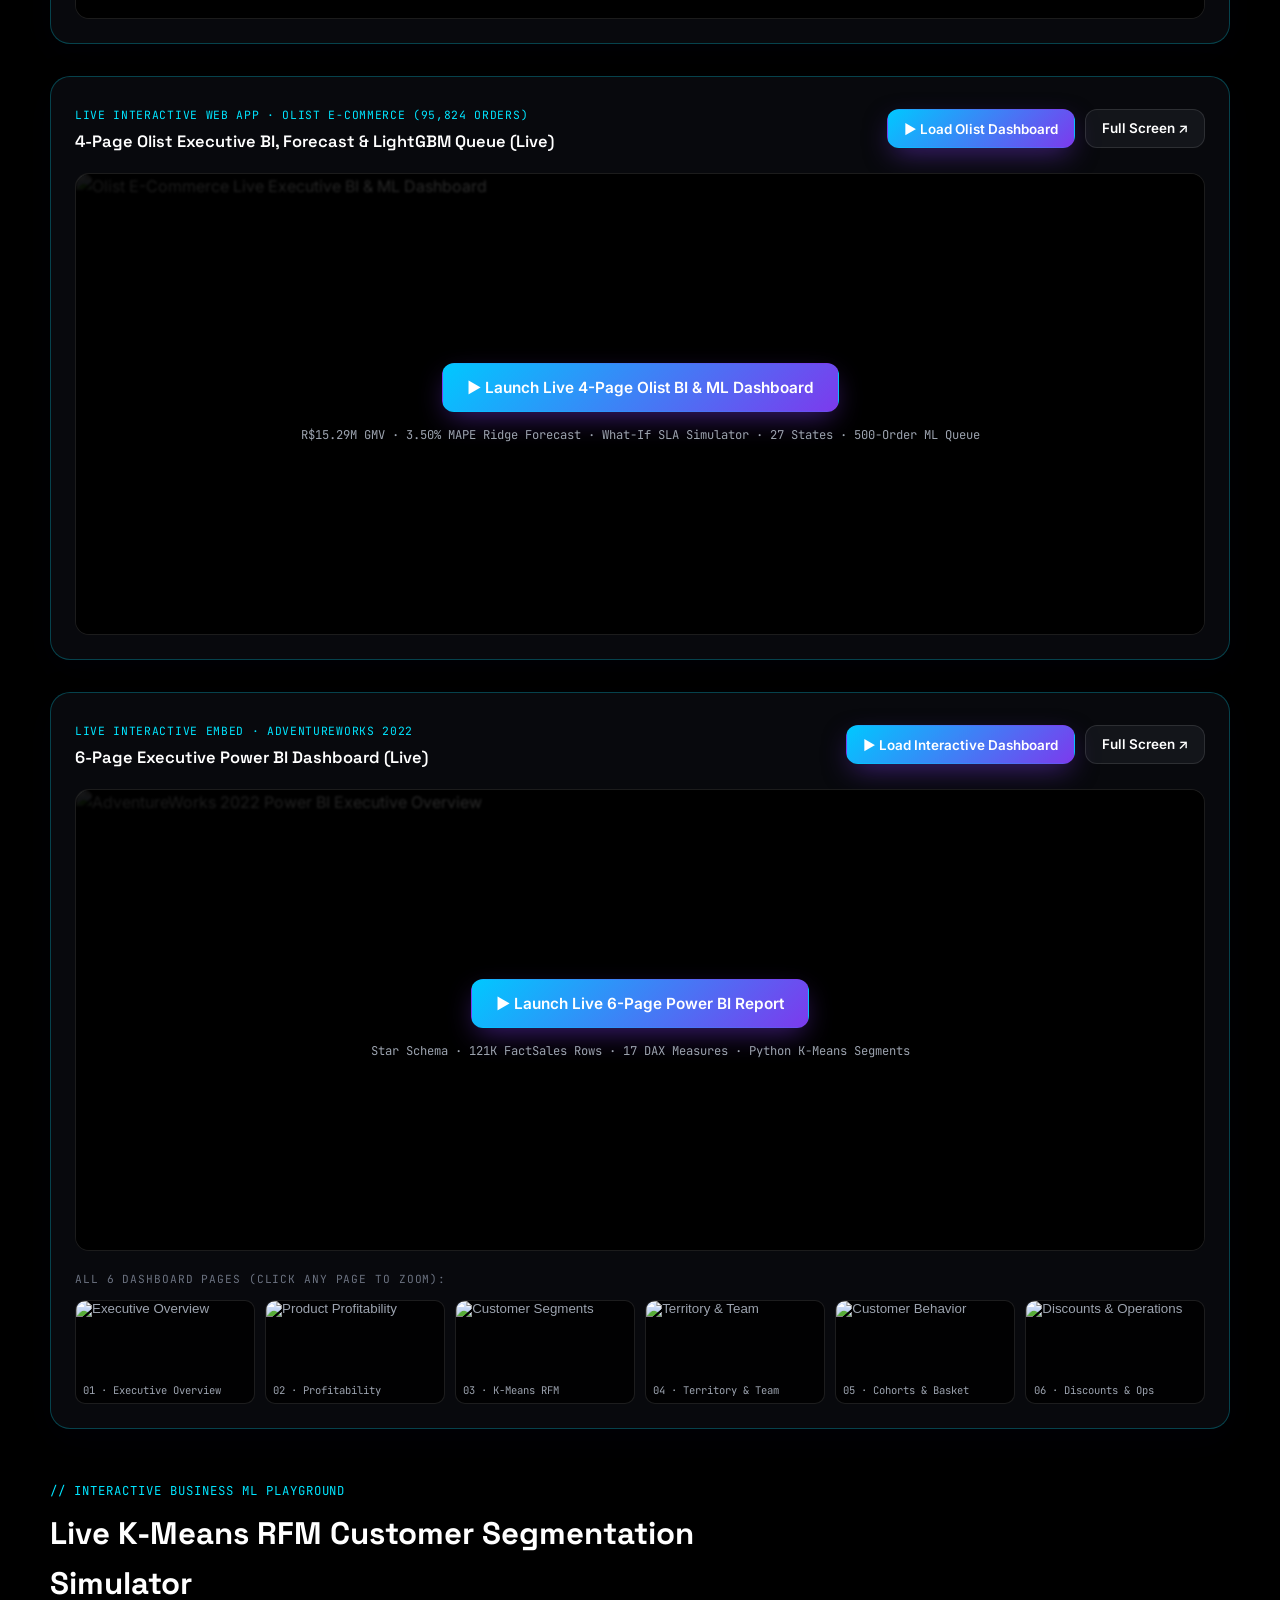
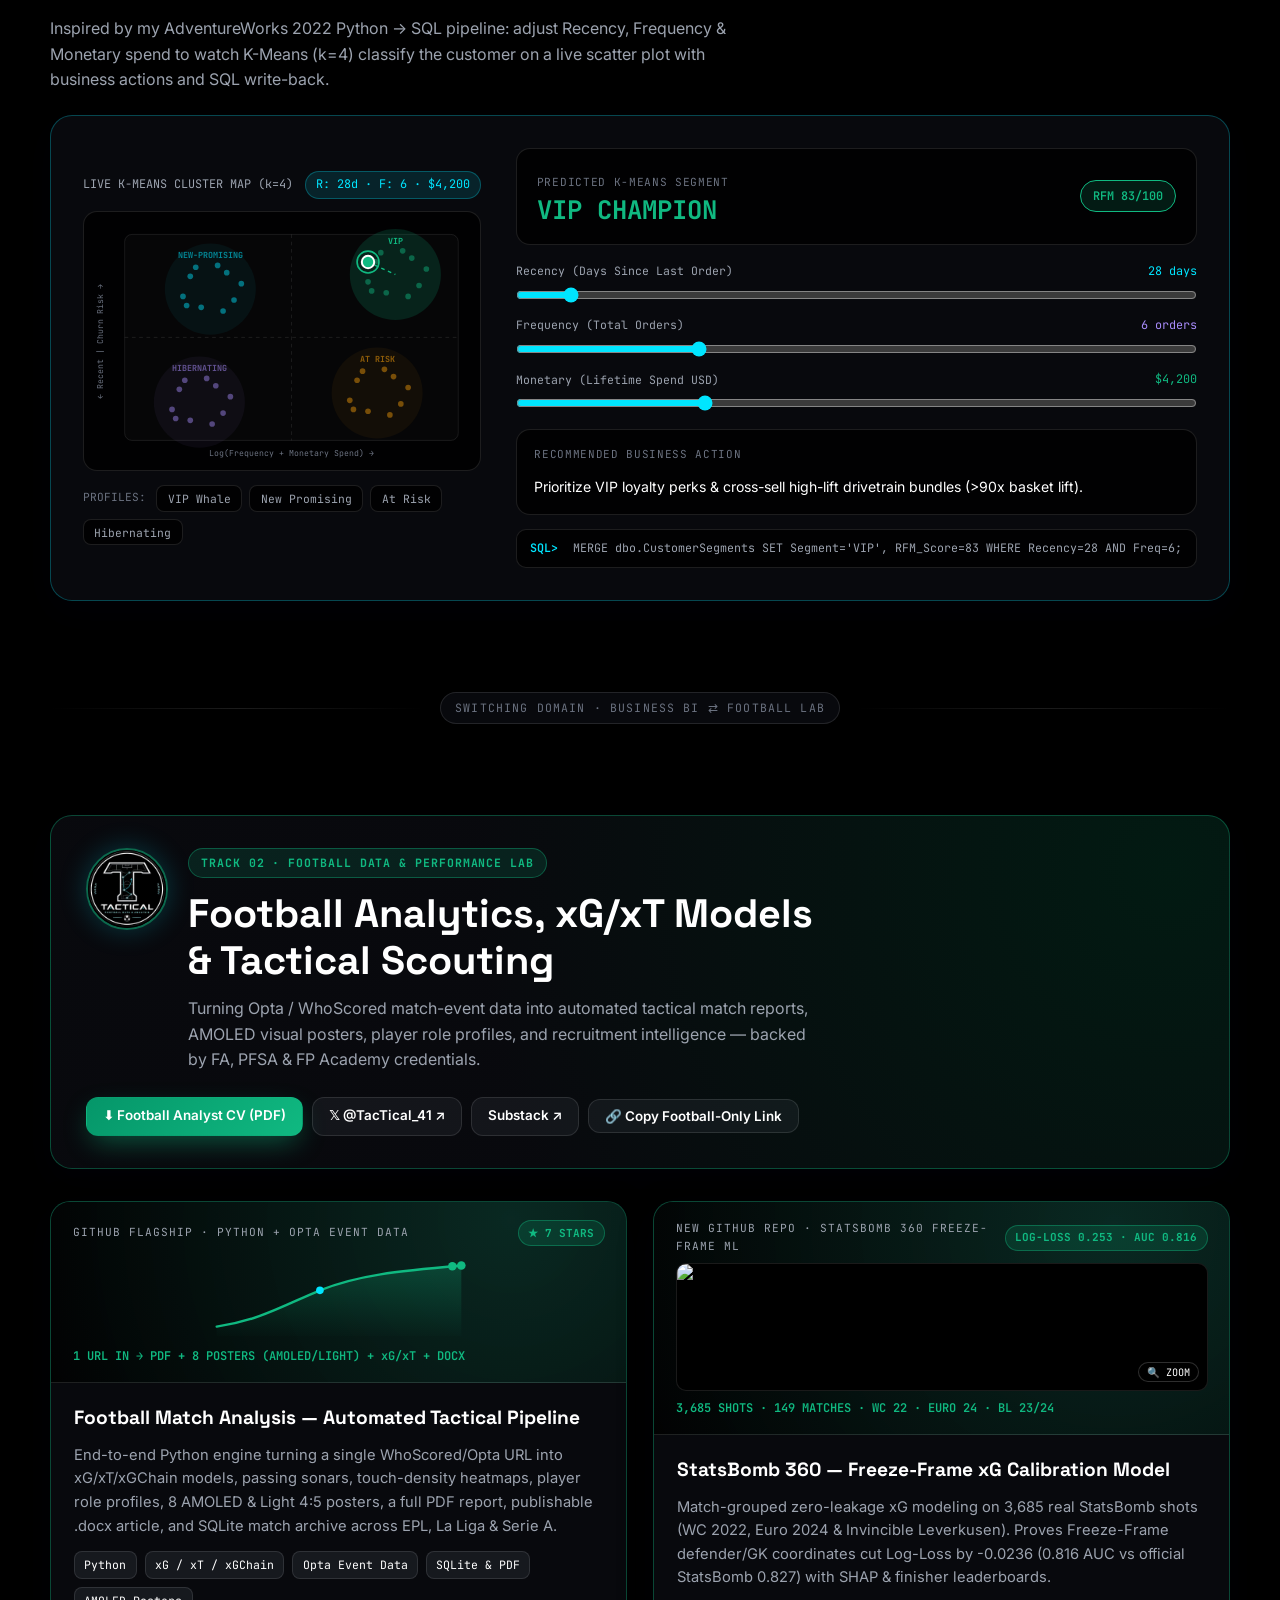
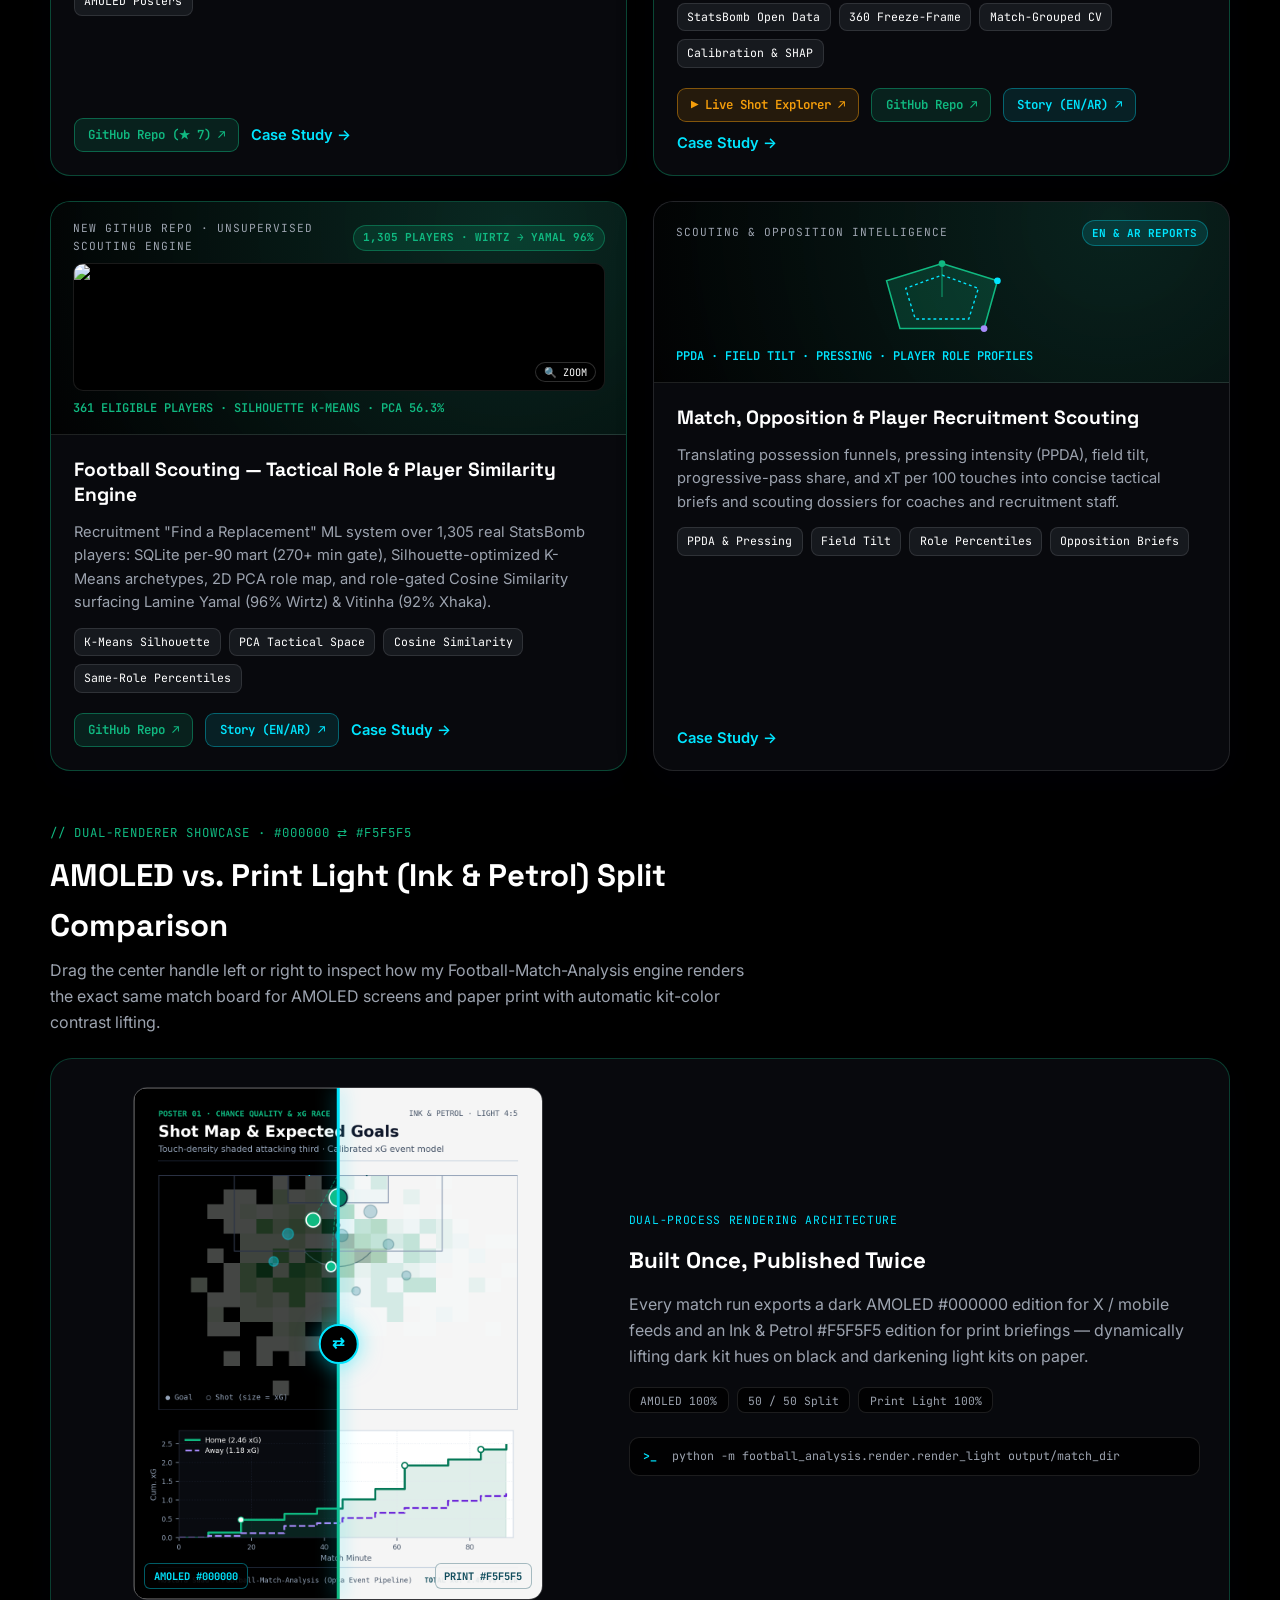
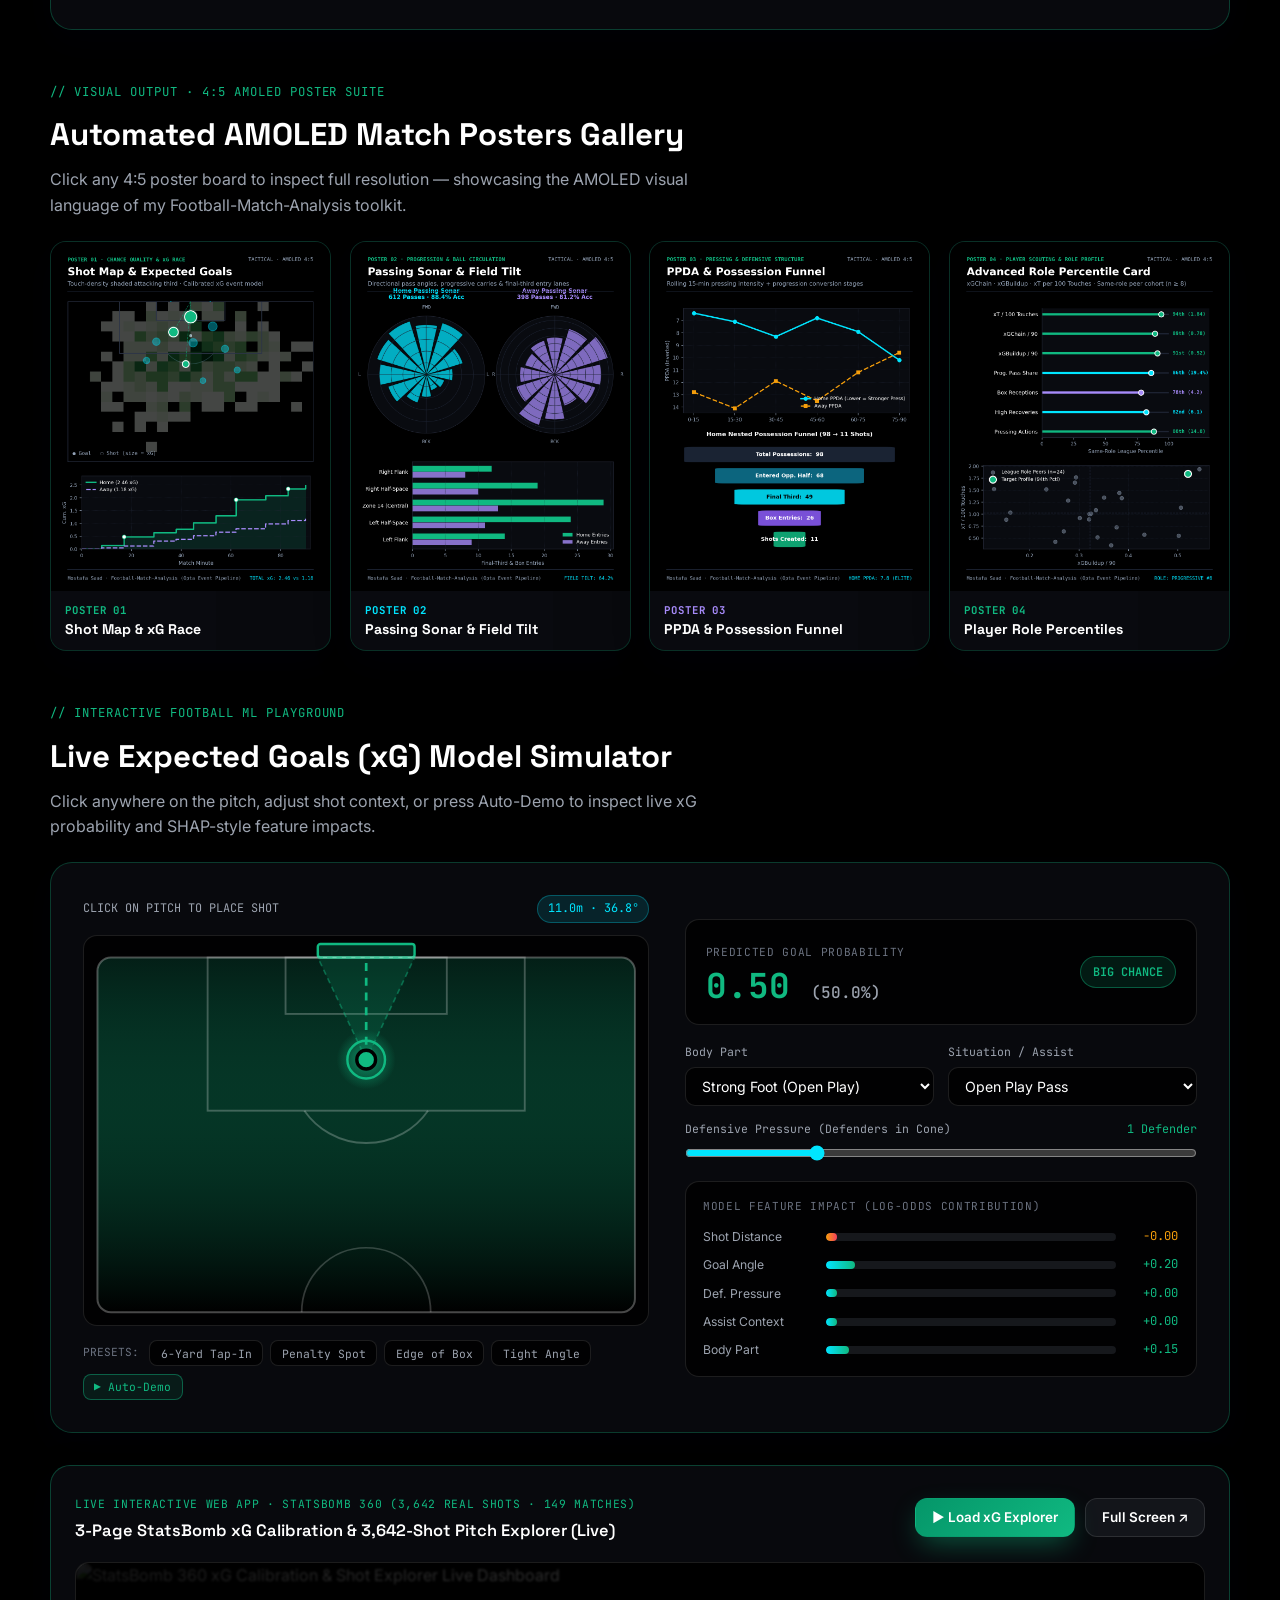
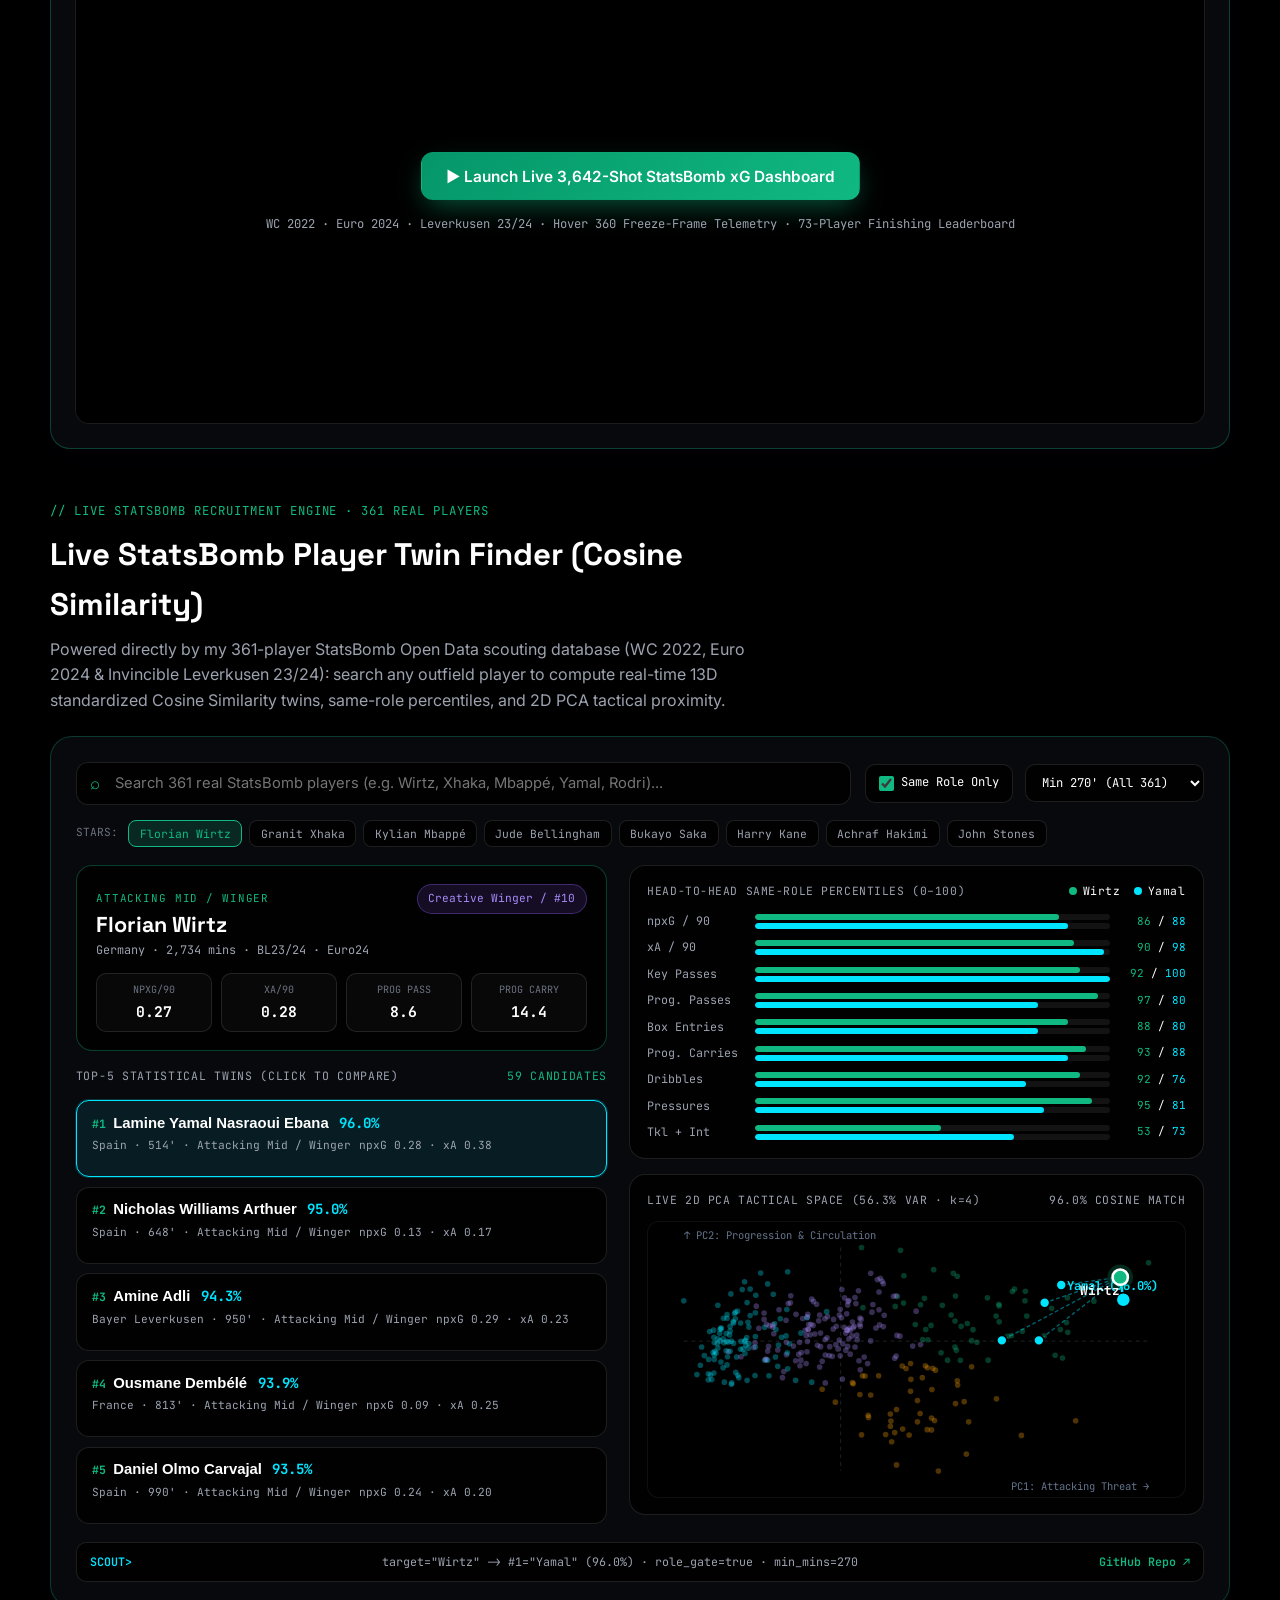
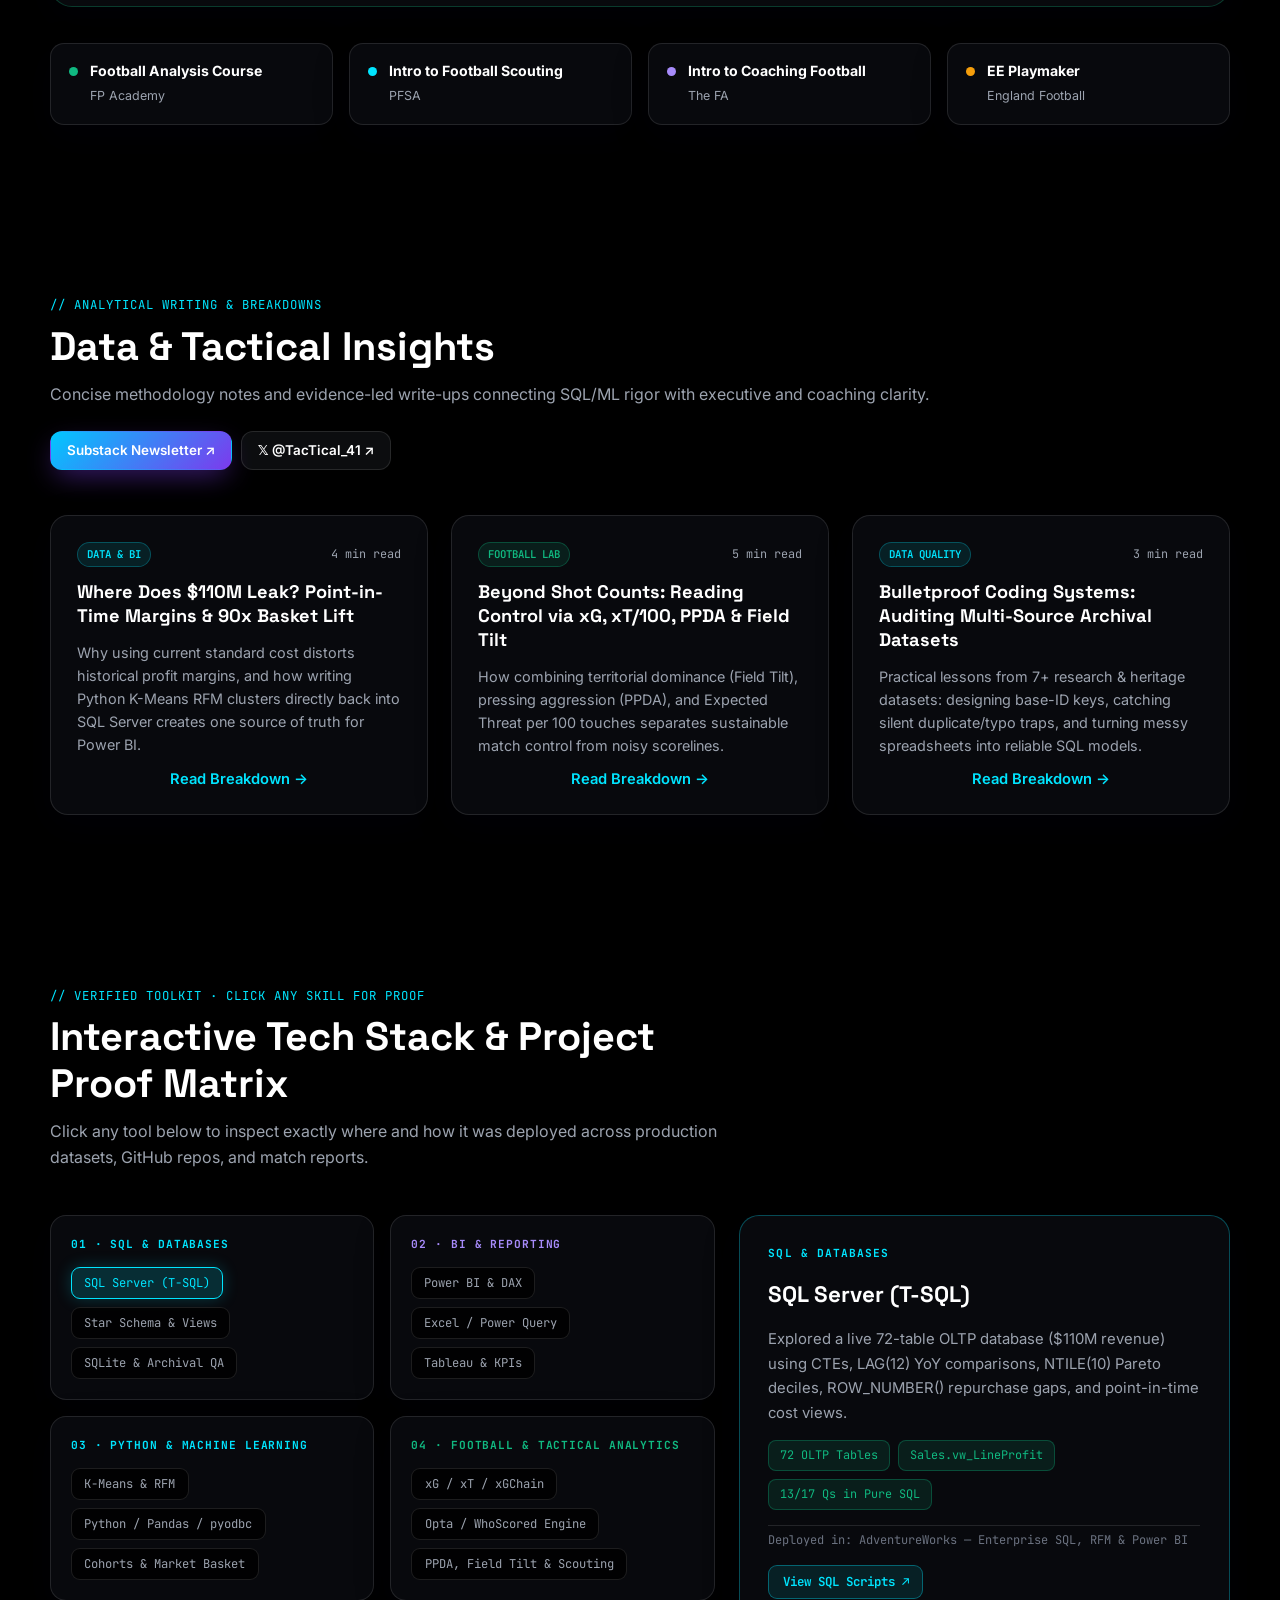
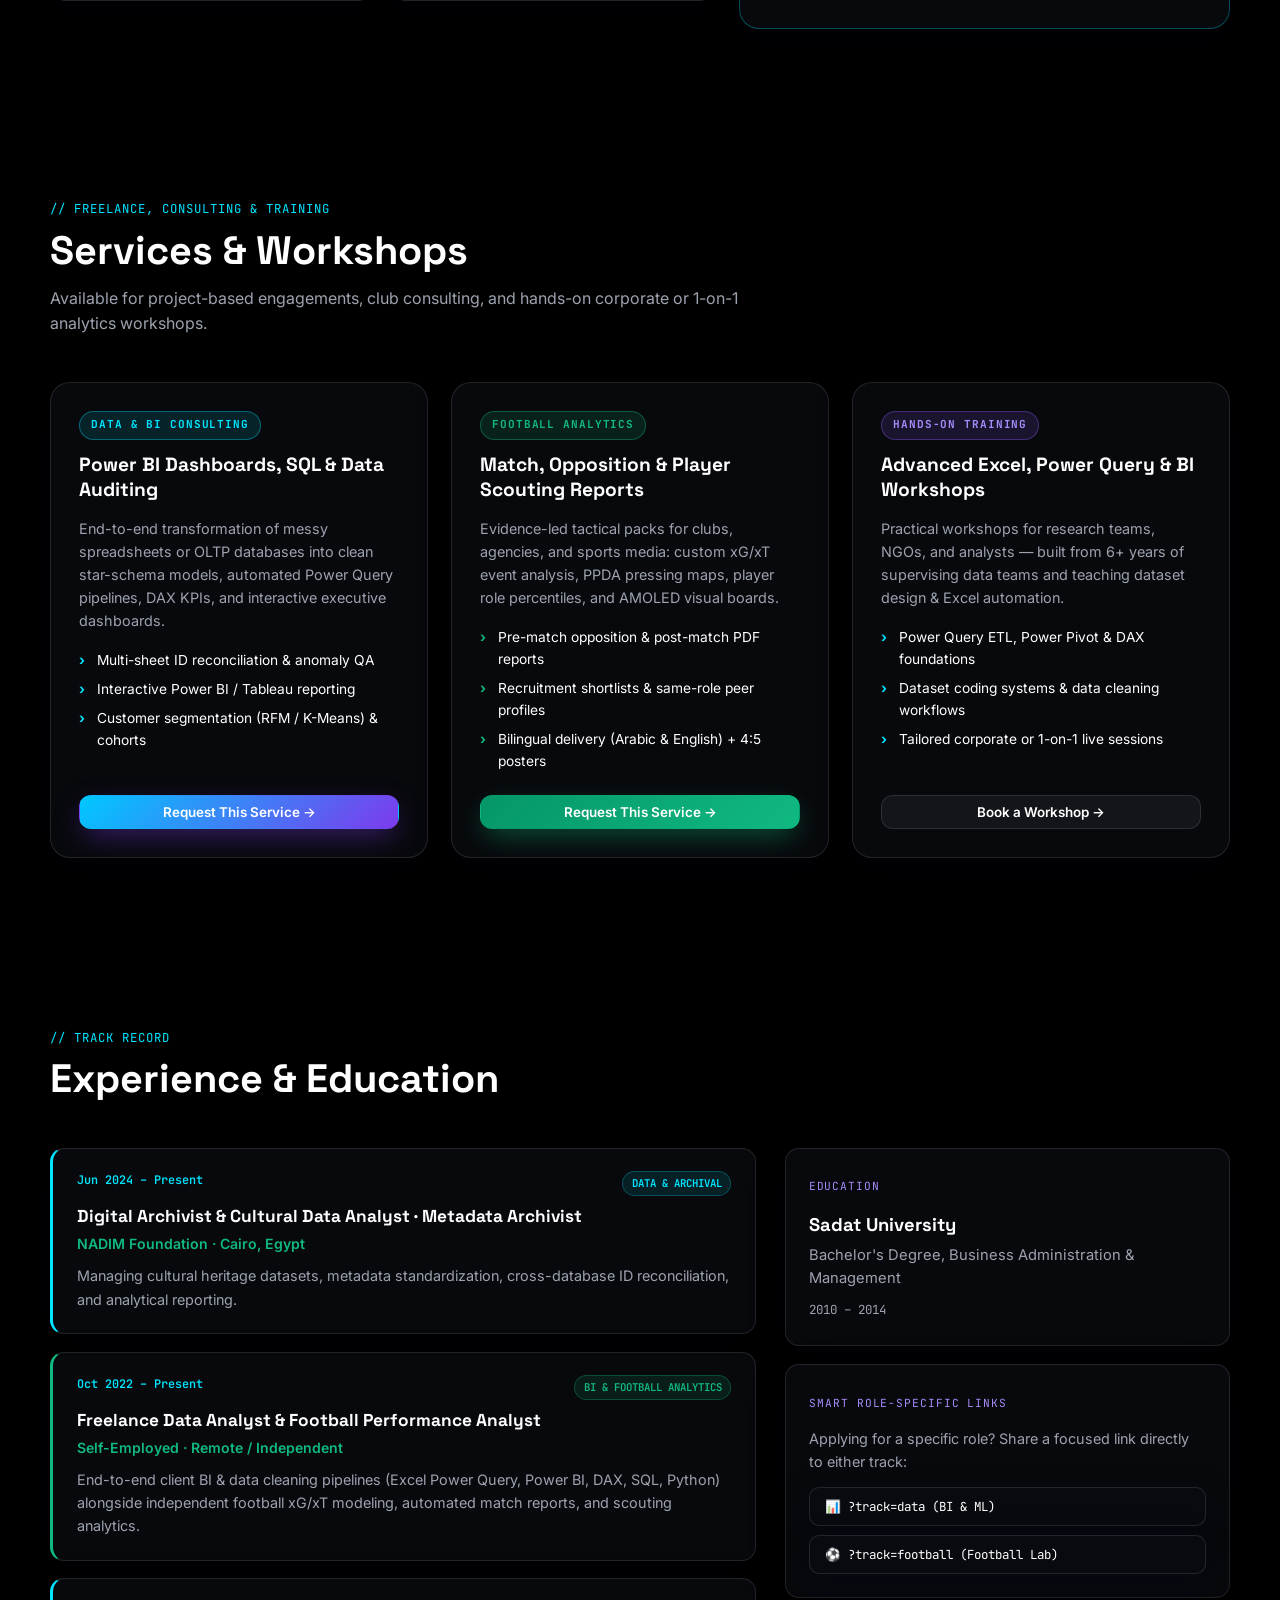
==== commit 502d7779: "chore: align professional repository slug, display titles, URLs & AMOLED social banner" ====
--- a/index.html
+++ b/index.html
@@ -347,14 +347,14 @@
                 <span class="proj-cat mono">DATA SCIENCE FLAGSHIP · MULTI-SHEET EXCEL + SQL + 5 ML ENGINES</span>
                 <span class="star-badge mono">1,067,371 ROWS · 0.7979 AUC · 8-SHEET EXCEL</span>
               </div>
-              <button class="proj-chart-preview lightbox-trigger" type="button" data-src="https://raw.githubusercontent.com/mostafasaad91/retail-1m-clv-datascience-engine/main/outputs/figures/04_clv_regression_decile_lift.png" data-cap="1.067M-Row UK Retail CLV Engine — Top 20% Predicted VIPs Capture 73.22% of Actual Next-90-Day Revenue">
-                <img src="https://raw.githubusercontent.com/mostafasaad91/retail-1m-clv-datascience-engine/main/outputs/figures/04_clv_regression_decile_lift.png" alt="1.067M-Row Retail Two-Stage CLV Decile Lift" loading="lazy" style="height:170px;object-fit:contain;background:#000;" />
+              <button class="proj-chart-preview lightbox-trigger" type="button" data-src="https://raw.githubusercontent.com/mostafasaad91/uk-retail-clv-survival-engine/main/outputs/figures/04_clv_regression_decile_lift.png" data-cap="1.067M-Row UK Retail CLV Engine — Top 20% Predicted VIPs Capture 73.22% of Actual Next-90-Day Revenue">
+                <img src="https://raw.githubusercontent.com/mostafasaad91/uk-retail-clv-survival-engine/main/outputs/figures/04_clv_regression_decile_lift.png" alt="1.067M-Row Retail Two-Stage CLV Decile Lift" loading="lazy" style="height:170px;object-fit:contain;background:#000;" />
                 <span class="zoom-pill mono">🔍 ZOOM</span>
               </button>
               <div class="proj-metric mono">2 EXCEL SHEETS · £17.07M GMV · 73.22% TOP-20% CLV · 89.4% SURVIVAL · 31.6x SVD BASKET · 8 AMOLED CHARTS</div>
             </div>
             <div class="project-body">
-              <h3 data-i18n="retail_title">1.067M-Row UK Retail — CLV Prediction, Survival &amp; Market Basket Engine</h3>
+              <h3 data-i18n="retail_title">UK Retail — CLV Prediction, Survival &amp; Market Basket Engine</h3>
               <p data-i18n="retail_desc">
                 Production Data Science powerhouse built on the official 1,067,371-row multi-sheet UCI Online Retail II Excel dataset: zero-fan-out SQLite Star Schema (9 views, £17.07M GMV), out-of-time Two-Stage CLV (Stacking Ensemble 0.7979 Test AUC; Top 20% VIPs = 73.22% of actual 90d revenue; TreeSHAP), Kaplan-Meier survival (89.4% vs 25.2% M12), Isolation Forest anomaly audit (67.3% of canceled value in 2% accounts), 20D TruncatedSVD market basket (31.63x lift), LightGBM weekly forecast (13.78% MAPE), 8 AMOLED figures, and an 8-sheet live-formula Excel workbook (100+ formulas).
               </p>
@@ -366,10 +366,10 @@
                 <span class="tech-chip">Isolation Forest &amp; SVD</span>
               </div>
               <div class="project-links multi-links">
-                <a href="https://mostafasaad91.github.io/retail-1m-clv-datascience-engine/" target="_blank" rel="noopener" class="repo-link live-bi mono">▶ Live Dashboard ↗</a>
-                <a href="https://github.com/mostafasaad91/retail-1m-clv-datascience-engine" target="_blank" rel="noopener" class="repo-link mono">GitHub Repo ↗</a>
-                <a href="https://github.com/mostafasaad91/retail-1m-clv-datascience-engine/raw/main/outputs/Retail_1M_DataScience_Executive_Workbook.xlsx" target="_blank" rel="noopener" class="repo-link mono">⬇ 8-Sheet Excel (.xlsx)</a>
-                <a href="https://github.com/mostafasaad91/retail-1m-clv-datascience-engine/blob/main/docs/PROJECT_STORY.md" target="_blank" rel="noopener" class="repo-link mono">Story (EN/AR) ↗</a>
+                <a href="https://mostafasaad91.github.io/uk-retail-clv-survival-engine/" target="_blank" rel="noopener" class="repo-link live-bi mono">▶ Live Dashboard ↗</a>
+                <a href="https://github.com/mostafasaad91/uk-retail-clv-survival-engine" target="_blank" rel="noopener" class="repo-link mono">GitHub Repo ↗</a>
+                <a href="https://github.com/mostafasaad91/uk-retail-clv-survival-engine/raw/main/outputs/Retail_1M_DataScience_Executive_Workbook.xlsx" target="_blank" rel="noopener" class="repo-link mono">⬇ 8-Sheet Excel (.xlsx)</a>
+                <a href="https://github.com/mostafasaad91/uk-retail-clv-survival-engine/blob/main/docs/PROJECT_STORY.md" target="_blank" rel="noopener" class="repo-link mono">Story (EN/AR) ↗</a>
                 <button class="text-link open-modal" data-project="9" type="button" data-i18n="proj_details">Case Study →</button>
               </div>
             </div>
@@ -382,14 +382,14 @@
                 <span class="proj-cat mono">FULL-STACK FLAGSHIP · SQL + EXCEL + PYTHON + DATA SCIENCE</span>
                 <span class="star-badge mono">99,441 ORDERS · 3.50% MAPE · 6-SHEET EXCEL</span>
               </div>
-              <button class="proj-chart-preview lightbox-trigger" type="button" data-src="https://raw.githubusercontent.com/mostafasaad91/olist-ecommerce-fullstack-analytics/main/outputs/figures/01_supply_chain_sla_impact.png" data-cap="Olist Full-Stack Analytics — Supply-Chain SLA Breach vs Bad Reviews (5.88x Relative Risk across 95,824 Real Orders)">
-                <img src="https://raw.githubusercontent.com/mostafasaad91/olist-ecommerce-fullstack-analytics/main/outputs/figures/01_supply_chain_sla_impact.png" alt="Olist Full-Stack Supply Chain SLA Impact" loading="lazy" style="height:170px;object-fit:contain;background:#000;" />
+              <button class="proj-chart-preview lightbox-trigger" type="button" data-src="https://raw.githubusercontent.com/mostafasaad91/olist-supply-chain-sla-forecasting/main/outputs/figures/01_supply_chain_sla_impact.png" data-cap="Olist Full-Stack Analytics — Supply-Chain SLA Breach vs Bad Reviews (5.88x Relative Risk across 95,824 Real Orders)">
+                <img src="https://raw.githubusercontent.com/mostafasaad91/olist-supply-chain-sla-forecasting/main/outputs/figures/01_supply_chain_sla_impact.png" alt="Olist Full-Stack Supply Chain SLA Impact" loading="lazy" style="height:170px;object-fit:contain;background:#000;" />
                 <span class="zoom-pill mono">🔍 ZOOM</span>
               </button>
               <div class="proj-metric mono">8 RELATIONAL TABLES · R$15.29M GMV · LIGHTGBM +45.4% ROI · LIVE WHAT-IF EXCEL WORKBOOK</div>
             </div>
             <div class="project-body">
-              <h3 data-i18n="olist_title">Olist E-Commerce — Full-Stack Analytics (SQL · Excel · Python · Data Science)</h3>
+              <h3 data-i18n="olist_title">Olist Supply Chain — SLA Risk, GMV Forecasting & BI Platform</h3>
               <p data-i18n="olist_desc">
                 All-in-one enterprise analytics stack across 99,441 real Brazilian orders (8 relational tables): zero-fan-out SQLite Star Schema, Python statistical testing (5.88x late-delivery bad-review risk), LightGBM + SHAP (+45.4% CS recovery ROI), 3.50% MAPE GMV forecasting, and a 6-sheet formula-driven Executive Excel Dashboard &amp; What-If SLA Simulator.
               </p>
@@ -401,10 +401,10 @@
                 <span class="tech-chip">Time-Series Forecast</span>
               </div>
               <div class="project-links multi-links">
-                <a href="https://mostafasaad91.github.io/olist-ecommerce-fullstack-analytics/" target="_blank" rel="noopener" class="repo-link live-bi mono">▶ Live Dashboard ↗</a>
-                <a href="https://github.com/mostafasaad91/olist-ecommerce-fullstack-analytics" target="_blank" rel="noopener" class="repo-link mono">GitHub Repo ↗</a>
-                <a href="https://github.com/mostafasaad91/olist-ecommerce-fullstack-analytics/raw/main/outputs/Olist_Executive_Analytics_Workbook.xlsx" target="_blank" rel="noopener" class="repo-link mono">⬇ Excel (.xlsx)</a>
-                <a href="https://github.com/mostafasaad91/olist-ecommerce-fullstack-analytics/blob/main/docs/PROJECT_STORY.md" target="_blank" rel="noopener" class="repo-link mono">Story (EN/AR) ↗</a>
+                <a href="https://mostafasaad91.github.io/olist-supply-chain-sla-forecasting/" target="_blank" rel="noopener" class="repo-link live-bi mono">▶ Live Dashboard ↗</a>
+                <a href="https://github.com/mostafasaad91/olist-supply-chain-sla-forecasting" target="_blank" rel="noopener" class="repo-link mono">GitHub Repo ↗</a>
+                <a href="https://github.com/mostafasaad91/olist-supply-chain-sla-forecasting/raw/main/outputs/Olist_Executive_Analytics_Workbook.xlsx" target="_blank" rel="noopener" class="repo-link mono">⬇ Excel (.xlsx)</a>
+                <a href="https://github.com/mostafasaad91/olist-supply-chain-sla-forecasting/blob/main/docs/PROJECT_STORY.md" target="_blank" rel="noopener" class="repo-link mono">Story (EN/AR) ↗</a>
                 <button class="text-link open-modal" data-project="8" type="button" data-i18n="proj_details">Case Study →</button>
               </div>
             </div>
@@ -428,7 +428,7 @@
               <div class="proj-metric mono">$110M DATASET · 72 TABLES · K-MEANS (k=4) · LIFT &gt; 90x</div>
             </div>
             <div class="project-body">
-              <h3 data-i18n="aw_title">AdventureWorks 2022 — End-to-End Sales Analytics</h3>
+              <h3 data-i18n="aw_title">AdventureWorks — Enterprise SQL, RFM & Power BI Analytics</h3>
               <p data-i18n="aw_desc">
                 Complete SQL Server → Python (`pyodbc` live DB write-back) → 6-page Power BI investigation answering 17 business questions: point-in-time profit margins, K-Means RFM clustering, cohort retention (~345d window), and market-basket cross-sell bundles.
               </p>
@@ -454,14 +454,14 @@
                 <span class="proj-cat mono">NEW GITHUB REPO · SQLITE → XGBOOST → SHAP → ROI</span>
                 <span class="star-badge mono">ROC-AUC 0.848 · +27.2% ROI</span>
               </div>
-              <button class="proj-chart-preview lightbox-trigger" type="button" data-src="https://raw.githubusercontent.com/mostafasaad91/telco-churn-explainable-ml/main/outputs/figures/02_model_benchmark_calibration.png" data-cap="Telco Churn Explainable ML — Benchmark, Calibration & 95% CI (7,043 IBM Telco Clients)">
-                <img src="https://raw.githubusercontent.com/mostafasaad91/telco-churn-explainable-ml/main/outputs/figures/02_model_benchmark_calibration.png" alt="Telco Churn XGBoost Calibration Benchmark" loading="lazy" />
+              <button class="proj-chart-preview lightbox-trigger" type="button" data-src="https://raw.githubusercontent.com/mostafasaad91/telco-churn-retention-roi/main/outputs/figures/02_model_benchmark_calibration.png" data-cap="Telco Churn Explainable ML — Benchmark, Calibration & 95% CI (7,043 IBM Telco Clients)">
+                <img src="https://raw.githubusercontent.com/mostafasaad91/telco-churn-retention-roi/main/outputs/figures/02_model_benchmark_calibration.png" alt="Telco Churn XGBoost Calibration Benchmark" loading="lazy" />
                 <span class="zoom-pill mono">🔍 ZOOM</span>
               </button>
               <div class="proj-metric mono">7,043 REAL CLIENTS · BRIER 0.135 · $40.5K TEST PROFIT</div>
             </div>
             <div class="project-body">
-              <h3 data-i18n="telco_title">Telco Churn Prediction, SHAP &amp; Retention ROI Engine</h3>
+              <h3 data-i18n="telco_title">Telco Churn — Predictive Modeling &amp; Retention ROI Optimization</h3>
               <p data-i18n="telco_desc">
                 End-to-end zero-leakage churn pipeline on 7,043 IBM Telco clients: SQLite data mart, 5-model benchmark (XGBoost 0.848 Test AUC, Brier 0.135), profit-curve threshold optimization (+27.2% net retention lift), SHAP drivers, and automated QA tests.
               </p>
@@ -472,8 +472,8 @@
                 <span class="tech-chip">ROI Optimization</span>
               </div>
               <div class="project-links multi-links">
-                <a href="https://github.com/mostafasaad91/telco-churn-explainable-ml" target="_blank" rel="noopener" class="repo-link mono">GitHub Repo ↗</a>
-                <a href="https://github.com/mostafasaad91/telco-churn-explainable-ml/blob/main/docs/PROJECT_STORY.md" target="_blank" rel="noopener" class="repo-link mono">Story (EN/AR) ↗</a>
+                <a href="https://github.com/mostafasaad91/telco-churn-retention-roi" target="_blank" rel="noopener" class="repo-link mono">GitHub Repo ↗</a>
+                <a href="https://github.com/mostafasaad91/telco-churn-retention-roi/blob/main/docs/PROJECT_STORY.md" target="_blank" rel="noopener" class="repo-link mono">Story (EN/AR) ↗</a>
                 <button class="text-link open-modal" data-project="4" type="button" data-i18n="proj_details">Case Study →</button>
               </div>
             </div>
@@ -493,7 +493,7 @@
               <div class="proj-metric mono">30,000 BANK CLIENTS · 300-850 SCORE · NT$29.6M BASEL EL</div>
             </div>
             <div class="project-body">
-              <h3 data-i18n="credit_title">FinTech Credit Risk Scorecard &amp; Basel Expected Loss</h3>
+              <h3 data-i18n="credit_title">FinTech Credit Risk — Basel III Scorecard &amp; Expected Loss</h3>
               <p data-i18n="credit_desc">
                 Banking-grade credit scoring across 30,000 UCI bank clients: SQL QA cleaning of 399 undocumented codes, train-only WoE/IV audit, LightGBM scorecard (KS 0.429, Brier 0.134), 300–850 credit score tiering, Basel Expected Loss (LGD 45%), and age fairness audit.
               </p>
@@ -557,13 +557,13 @@
             </div>
             <div class="pbi-actions">
               <button class="btn btn-sm btn-primary" id="loadRetailBtn" type="button" data-i18n="retail_load_btn">▶ Load 1M+ CLV Dashboard</button>
-              <a href="https://mostafasaad91.github.io/retail-1m-clv-datascience-engine/" target="_blank" rel="noopener" class="btn btn-sm btn-ghost">Full Screen ↗</a>
+              <a href="https://mostafasaad91.github.io/uk-retail-clv-survival-engine/" target="_blank" rel="noopener" class="btn btn-sm btn-ghost">Full Screen ↗</a>
             </div>
           </div>
 
           <div class="pbi-stage" id="retailLiveStage">
             <div class="pbi-preview" id="retailLivePreview">
-              <img src="https://raw.githubusercontent.com/mostafasaad91/retail-1m-clv-datascience-engine/main/assets/social-preview.png" alt="1.067M-Row UK Retail Live Multi-Model Data Science Dashboard" loading="lazy" />
+              <img src="https://raw.githubusercontent.com/mostafasaad91/uk-retail-clv-survival-engine/main/assets/social-preview.png" alt="1.067M-Row UK Retail Live Multi-Model Data Science Dashboard" loading="lazy" />
               <div class="pbi-overlay">
                 <button class="btn btn-primary btn-lg" id="loadRetailOverlayBtn" type="button" data-i18n="retail_launch">▶ Launch Live 4-Page 1.067M Retail Data Science App</button>
                 <span class="mono pbi-sub">£17.07M GMV · Stacking 0.7979 AUC · 73.22% Top-20% CLV · What-If Simulator · 118 Anomalies · 1,798 SVD Bundles</span>
@@ -581,13 +581,13 @@
             </div>
             <div class="pbi-actions">
               <button class="btn btn-sm btn-primary" id="loadOlistBtn" type="button" data-i18n="olist_load_btn">▶ Load Olist Dashboard</button>
-              <a href="https://mostafasaad91.github.io/olist-ecommerce-fullstack-analytics/" target="_blank" rel="noopener" class="btn btn-sm btn-ghost">Full Screen ↗</a>
+              <a href="https://mostafasaad91.github.io/olist-supply-chain-sla-forecasting/" target="_blank" rel="noopener" class="btn btn-sm btn-ghost">Full Screen ↗</a>
             </div>
           </div>
 
           <div class="pbi-stage" id="olistLiveStage">
             <div class="pbi-preview" id="olistLivePreview">
-              <img src="https://raw.githubusercontent.com/mostafasaad91/olist-ecommerce-fullstack-analytics/main/assets/social-preview.png" alt="Olist E-Commerce Live Executive BI & ML Dashboard" loading="lazy" />
+              <img src="https://raw.githubusercontent.com/mostafasaad91/olist-supply-chain-sla-forecasting/main/assets/social-preview.png" alt="Olist E-Commerce Live Executive BI & ML Dashboard" loading="lazy" />
               <div class="pbi-overlay">
                 <button class="btn btn-primary btn-lg" id="loadOlistOverlayBtn" type="button" data-i18n="olist_launch">▶ Launch Live 4-Page Olist BI &amp; ML Dashboard</button>
                 <span class="mono pbi-sub">R$15.29M GMV · 3.50% MAPE Ridge Forecast · What-If SLA Simulator · 27 States · 500-Order ML Queue</span>
@@ -801,21 +801,21 @@
             </div>
           </article>
 
-          <!-- NEW GITHUB REPO: StatsBomb xG Calibration & Freeze-Frame Lab -->
+          <!-- NEW GITHUB REPO: StatsBomb 360 — Freeze-Frame xG Calibration Lab -->
           <article class="project-card glass tilt-card featured-repo foot-featured" data-cat="football">
             <div class="project-viz viz-emerald">
               <div class="repo-top-row">
                 <span class="proj-cat mono">NEW GITHUB REPO · STATSBOMB 360 FREEZE-FRAME ML</span>
                 <span class="star-badge emerald-star mono">LOG-LOSS 0.253 · AUC 0.816</span>
               </div>
-              <button class="proj-chart-preview lightbox-trigger" type="button" data-src="https://raw.githubusercontent.com/mostafasaad91/statsbomb-xg-calibration-lab/main/outputs/figures/02_xg_model_calibration.png" data-cap="StatsBomb xG Calibration Lab — Freeze-Frame Ablation vs Official Commercial StatsBomb xG (3,685 Shots · 149 Matches)">
-                <img src="https://raw.githubusercontent.com/mostafasaad91/statsbomb-xg-calibration-lab/main/outputs/figures/02_xg_model_calibration.png" alt="StatsBomb xG Calibration Benchmark" loading="lazy" />
+              <button class="proj-chart-preview lightbox-trigger" type="button" data-src="https://raw.githubusercontent.com/mostafasaad91/statsbomb-360-xg-calibration/main/outputs/figures/02_xg_model_calibration.png" data-cap="StatsBomb 360 xG Calibration — Freeze-Frame Ablation vs Official Commercial StatsBomb xG (3,685 Shots · 149 Matches)">
+                <img src="https://raw.githubusercontent.com/mostafasaad91/statsbomb-360-xg-calibration/main/outputs/figures/02_xg_model_calibration.png" alt="StatsBomb xG Calibration Benchmark" loading="lazy" />
                 <span class="zoom-pill mono">🔍 ZOOM</span>
               </button>
               <div class="proj-metric mono">3,685 SHOTS · 149 MATCHES · WC 22 · EURO 24 · BL 23/24</div>
             </div>
             <div class="project-body">
-              <h3 data-i18n="sbxg_title">StatsBomb xG Calibration &amp; Freeze-Frame Ablation Lab</h3>
+              <h3 data-i18n="sbxg_title">StatsBomb 360 — Freeze-Frame xG Calibration Model</h3>
               <p data-i18n="sbxg_desc">
                 Match-grouped zero-leakage xG modeling on 3,685 real StatsBomb shots (WC 2022, Euro 2024 &amp; Invincible Leverkusen). Proves Freeze-Frame defender/GK coordinates cut Log-Loss by -0.0236 (0.816 AUC vs official StatsBomb 0.827) with SHAP &amp; finisher leaderboards.
               </p>
@@ -826,29 +826,29 @@
                 <span class="tech-chip">Calibration &amp; SHAP</span>
               </div>
               <div class="project-links multi-links">
-                <a href="https://mostafasaad91.github.io/statsbomb-xg-calibration-lab/" target="_blank" rel="noopener" class="repo-link live-bi mono">▶ Live Shot Explorer ↗</a>
-                <a href="https://github.com/mostafasaad91/statsbomb-xg-calibration-lab" target="_blank" rel="noopener" class="repo-link emerald-link mono">GitHub Repo ↗</a>
-                <a href="https://github.com/mostafasaad91/statsbomb-xg-calibration-lab/blob/main/docs/PROJECT_STORY.md" target="_blank" rel="noopener" class="repo-link mono">Story (EN/AR) ↗</a>
+                <a href="https://mostafasaad91.github.io/statsbomb-360-xg-calibration/" target="_blank" rel="noopener" class="repo-link live-bi mono">▶ Live Shot Explorer ↗</a>
+                <a href="https://github.com/mostafasaad91/statsbomb-360-xg-calibration" target="_blank" rel="noopener" class="repo-link emerald-link mono">GitHub Repo ↗</a>
+                <a href="https://github.com/mostafasaad91/statsbomb-360-xg-calibration/blob/main/docs/PROJECT_STORY.md" target="_blank" rel="noopener" class="repo-link mono">Story (EN/AR) ↗</a>
                 <button class="text-link open-modal" data-project="6" type="button" data-i18n="proj_details">Case Study →</button>
               </div>
             </div>
           </article>
 
-          <!-- NEW GITHUB REPO: Football Scouting Similarity Engine -->
+          <!-- NEW GITHUB REPO: Football Scouting — Role & Similarity Engine -->
           <article class="project-card glass tilt-card featured-repo foot-featured" data-cat="football">
             <div class="project-viz viz-emerald">
               <div class="repo-top-row">
                 <span class="proj-cat mono">NEW GITHUB REPO · UNSUPERVISED SCOUTING ENGINE</span>
                 <span class="star-badge emerald-star mono">1,305 PLAYERS · WIRTZ → YAMAL 96%</span>
               </div>
-              <button class="proj-chart-preview lightbox-trigger" type="button" data-src="https://raw.githubusercontent.com/mostafasaad91/football-scouting-similarity-engine/main/outputs/figures/03_similarity_shortlist.png" data-cap="Football Scouting Similarity Engine — Top-5 Same-Role Statistical Twins for Florian Wirtz & Granit Xhaka">
-                <img src="https://raw.githubusercontent.com/mostafasaad91/football-scouting-similarity-engine/main/outputs/figures/03_similarity_shortlist.png" alt="Football Scouting Similarity Engine Shortlists" loading="lazy" />
+              <button class="proj-chart-preview lightbox-trigger" type="button" data-src="https://raw.githubusercontent.com/mostafasaad91/football-scouting-similarity-engine/main/outputs/figures/03_similarity_shortlist.png" data-cap="Football Scouting — Role & Similarity Engine — Top-5 Same-Role Statistical Twins for Florian Wirtz & Granit Xhaka">
+                <img src="https://raw.githubusercontent.com/mostafasaad91/football-scouting-similarity-engine/main/outputs/figures/03_similarity_shortlist.png" alt="Football Scouting — Role & Similarity Engine Shortlists" loading="lazy" />
                 <span class="zoom-pill mono">🔍 ZOOM</span>
               </button>
               <div class="proj-metric mono">361 ELIGIBLE PLAYERS · SILHOUETTE K-MEANS · PCA 56.3%</div>
             </div>
             <div class="project-body">
-              <h3 data-i18n="scsim_title">Football Scouting &amp; Tactical Player Similarity Engine</h3>
+              <h3 data-i18n="scsim_title">Football Scouting — Tactical Role &amp; Player Similarity Engine</h3>
               <p data-i18n="scsim_desc">
                 Recruitment "Find a Replacement" ML system over 1,305 real StatsBomb players: SQLite per-90 mart (270+ min gate), Silhouette-optimized K-Means archetypes, 2D PCA role map, and role-gated Cosine Similarity surfacing Lamine Yamal (96% Wirtz) &amp; Vitinha (92% Xhaka).
               </p>
@@ -1086,13 +1086,13 @@
             </div>
             <div class="pbi-actions">
               <button class="btn btn-sm btn-emerald" id="loadSbXgBtn" type="button" data-i18n="sbxg_load_btn">▶ Load xG Explorer</button>
-              <a href="https://mostafasaad91.github.io/statsbomb-xg-calibration-lab/" target="_blank" rel="noopener" class="btn btn-sm btn-ghost">Full Screen ↗</a>
+              <a href="https://mostafasaad91.github.io/statsbomb-360-xg-calibration/" target="_blank" rel="noopener" class="btn btn-sm btn-ghost">Full Screen ↗</a>
             </div>
           </div>
 
           <div class="pbi-stage" id="sbXgLiveStage">
             <div class="pbi-preview" id="sbXgLivePreview">
-              <img src="https://raw.githubusercontent.com/mostafasaad91/statsbomb-xg-calibration-lab/main/assets/social-preview.png" alt="StatsBomb 360 xG Calibration & Shot Explorer Live Dashboard" loading="lazy" />
+              <img src="https://raw.githubusercontent.com/mostafasaad91/statsbomb-360-xg-calibration/main/assets/social-preview.png" alt="StatsBomb 360 xG Calibration & Shot Explorer Live Dashboard" loading="lazy" />
               <div class="pbi-overlay">
                 <button class="btn btn-emerald btn-lg" id="loadSbXgOverlayBtn" type="button" data-i18n="sbxg_launch">▶ Launch Live 3,642-Shot StatsBomb xG Dashboard</button>
                 <span class="mono pbi-sub">WC 2022 · Euro 2024 · Leverkusen 23/24 · Hover 360 Freeze-Frame Telemetry · 73-Player Finishing Leaderboard</span>
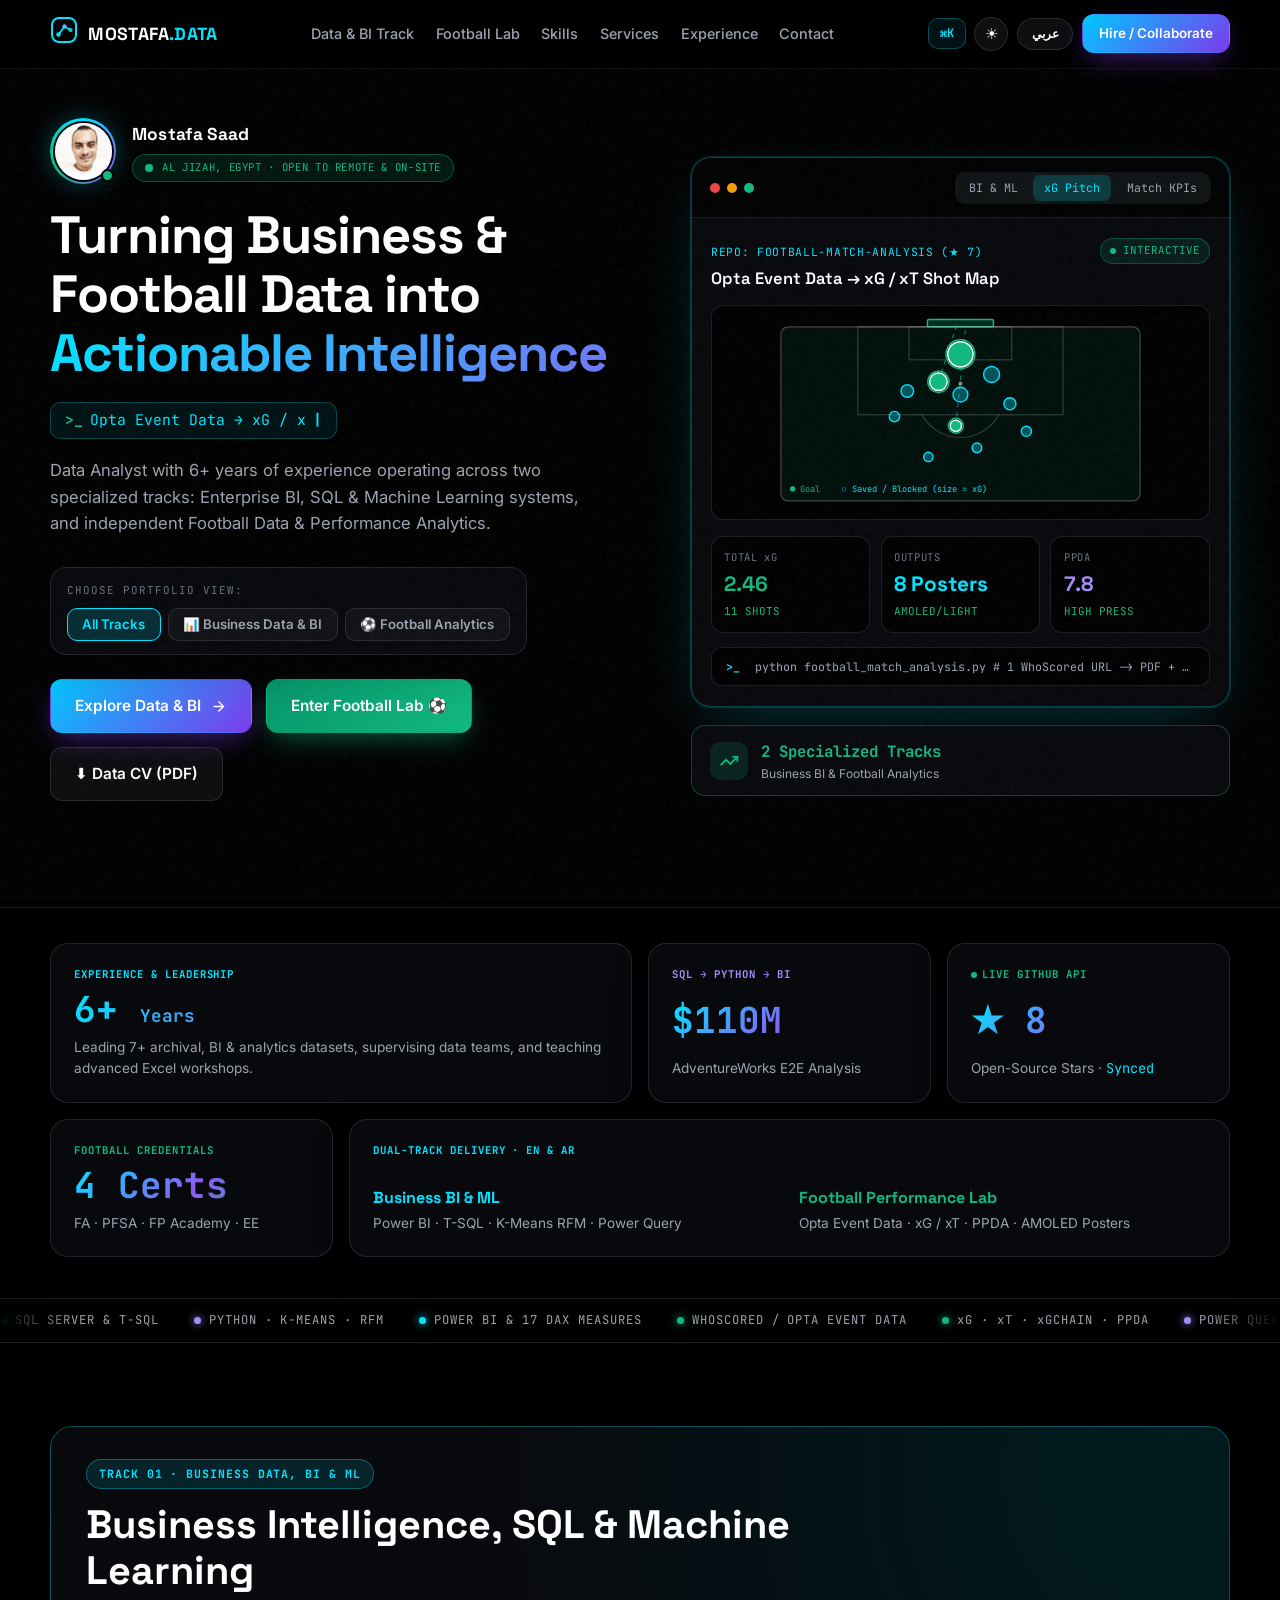
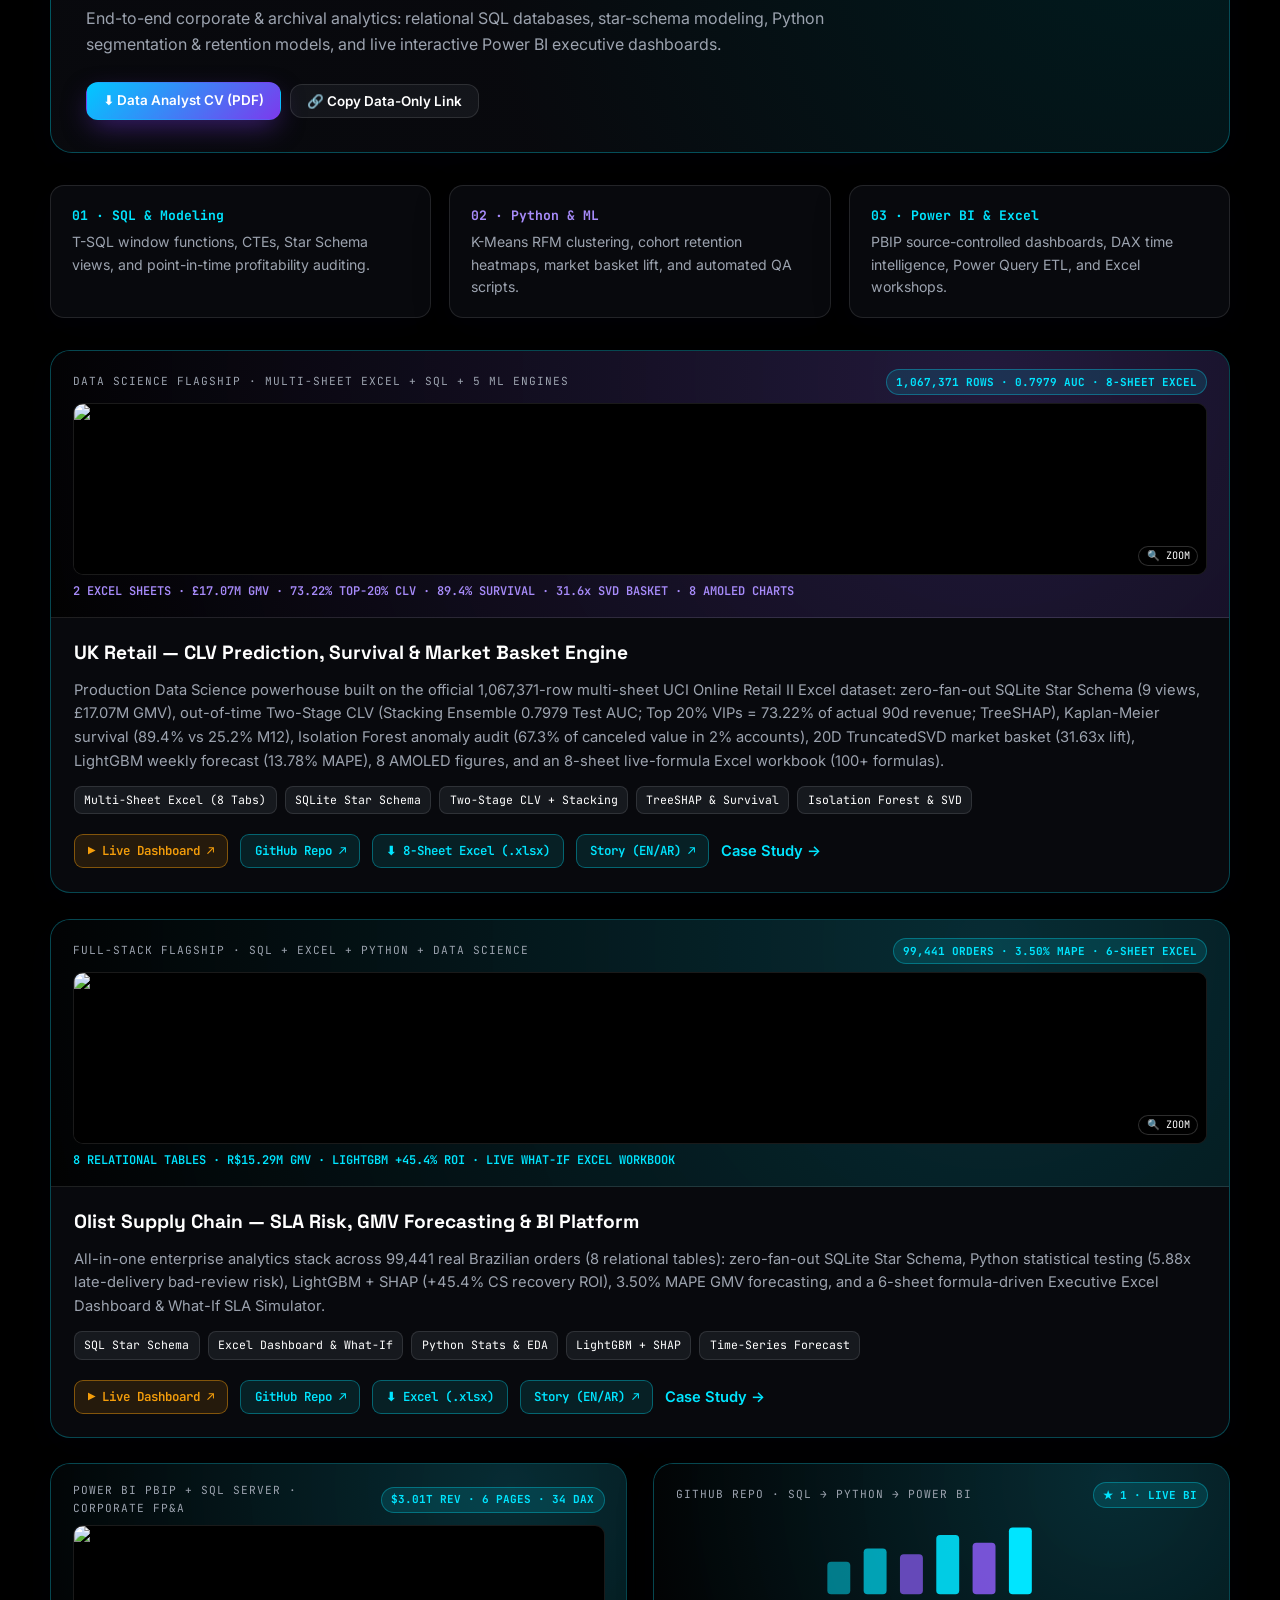
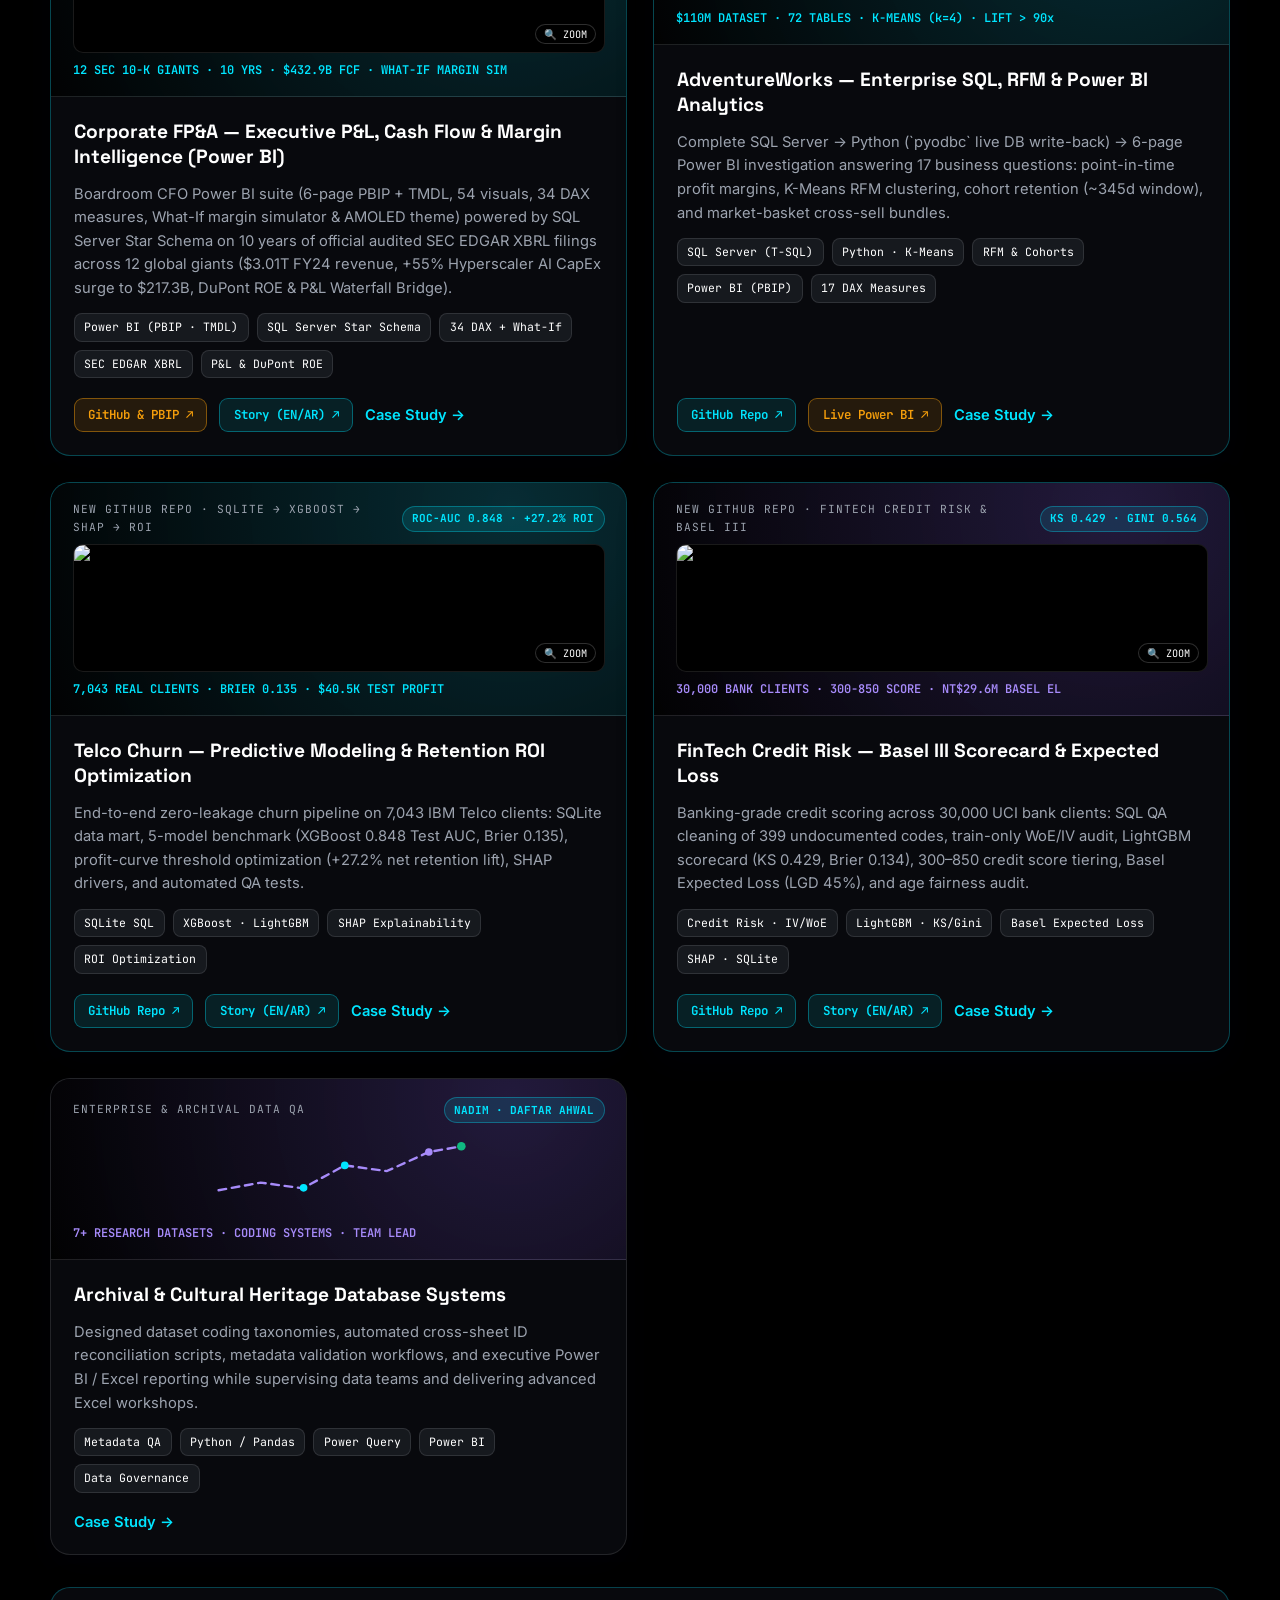
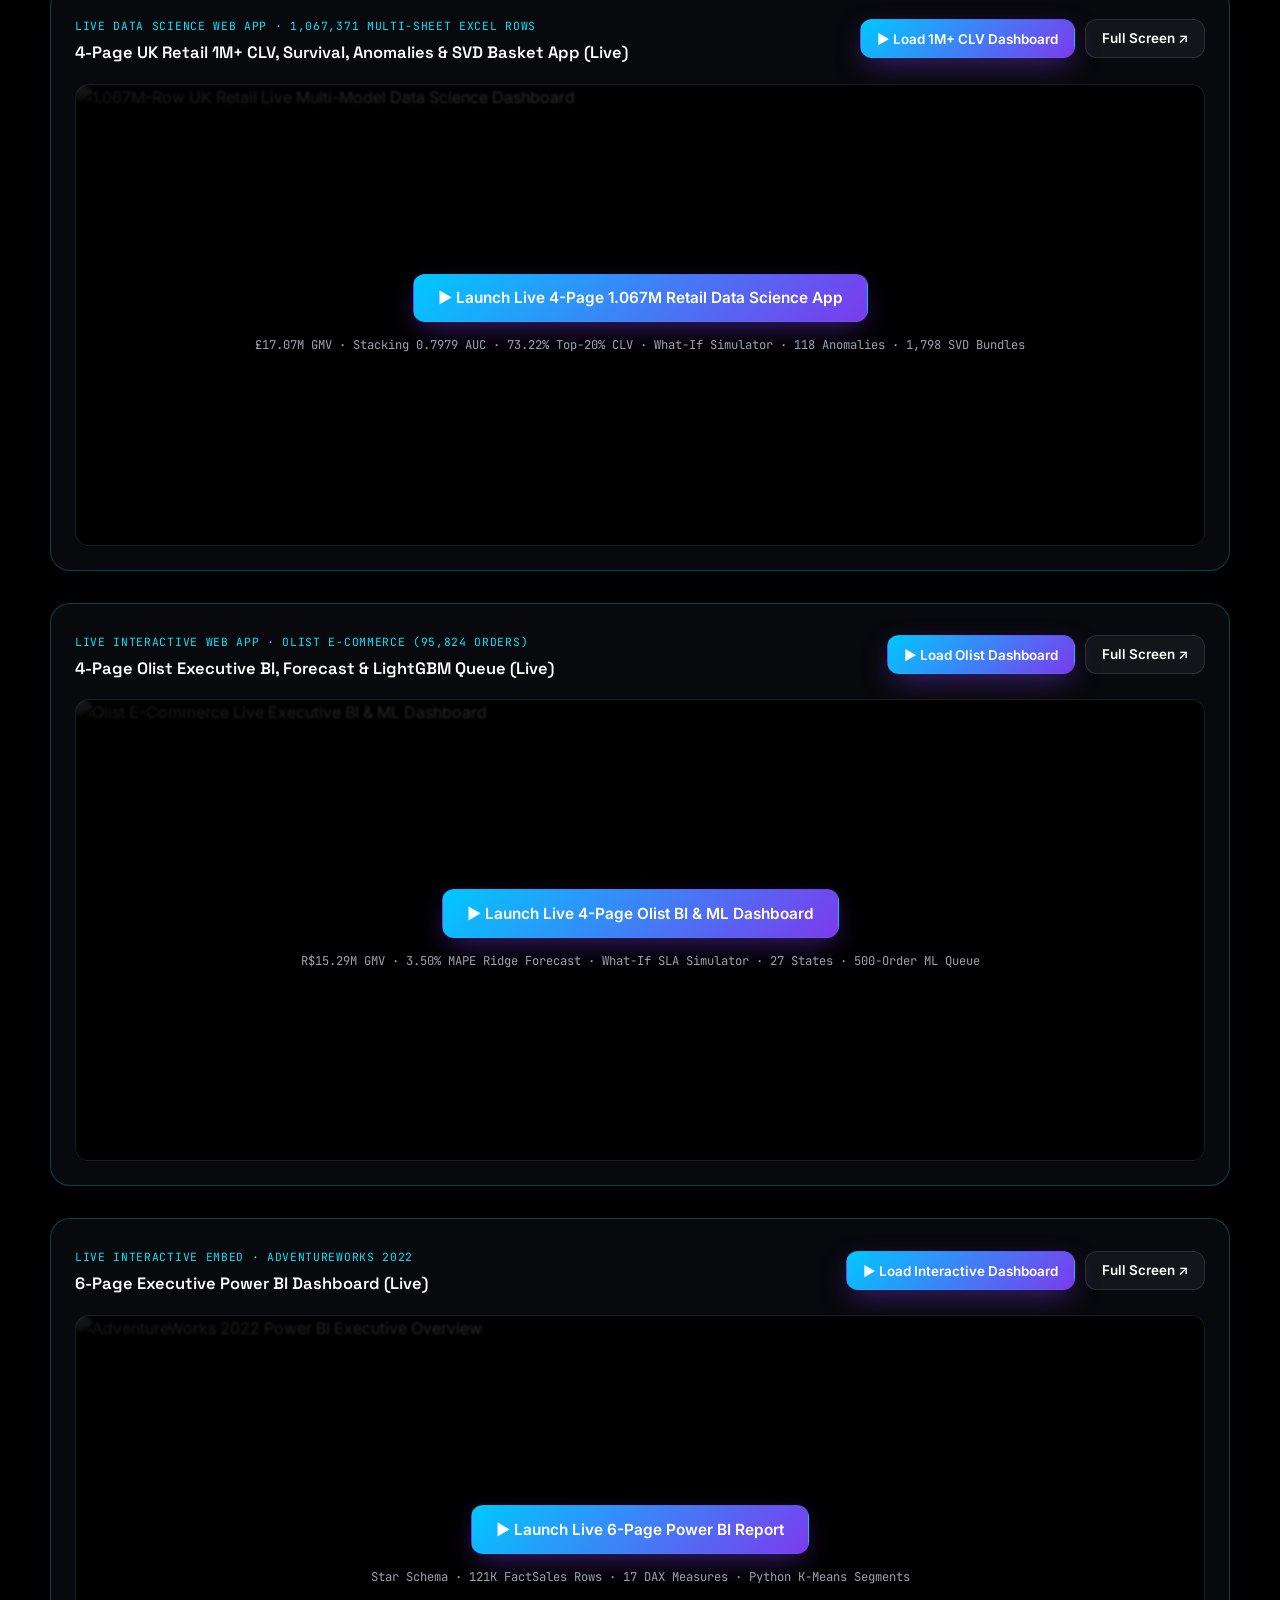
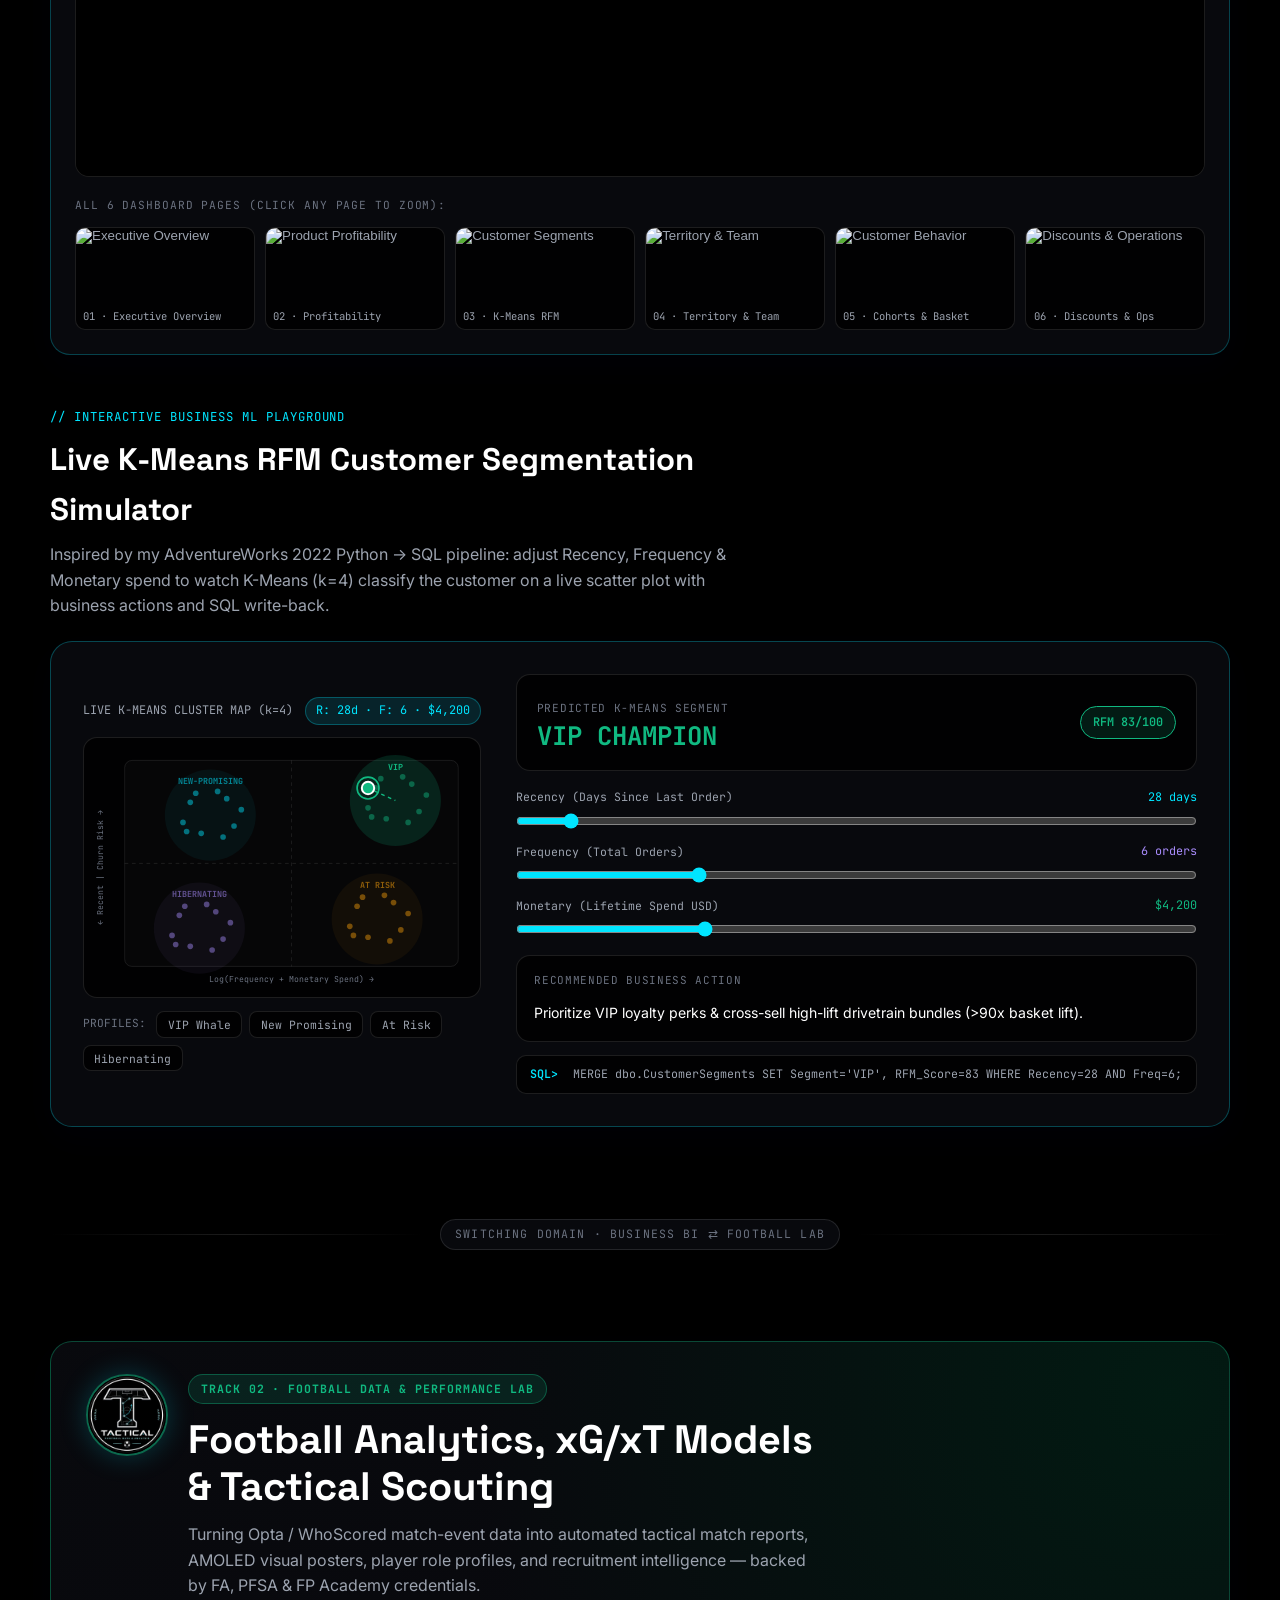
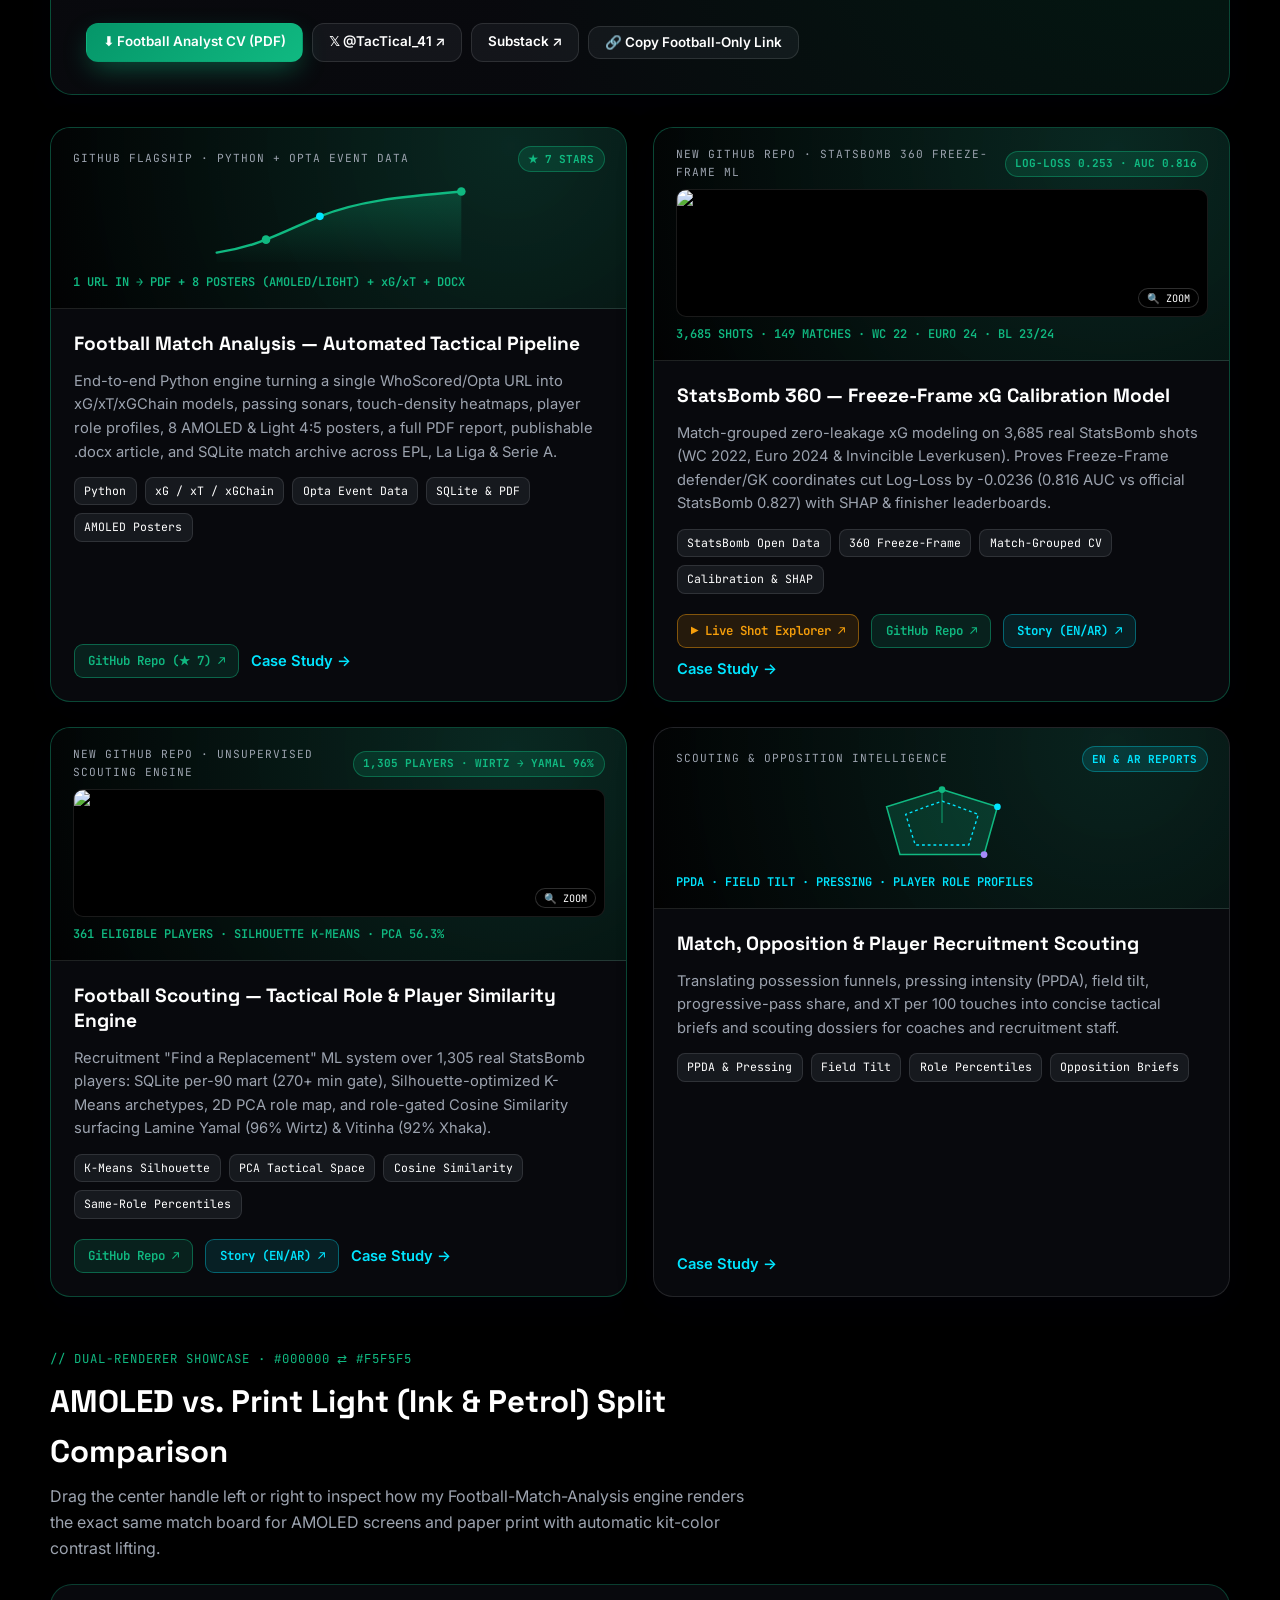
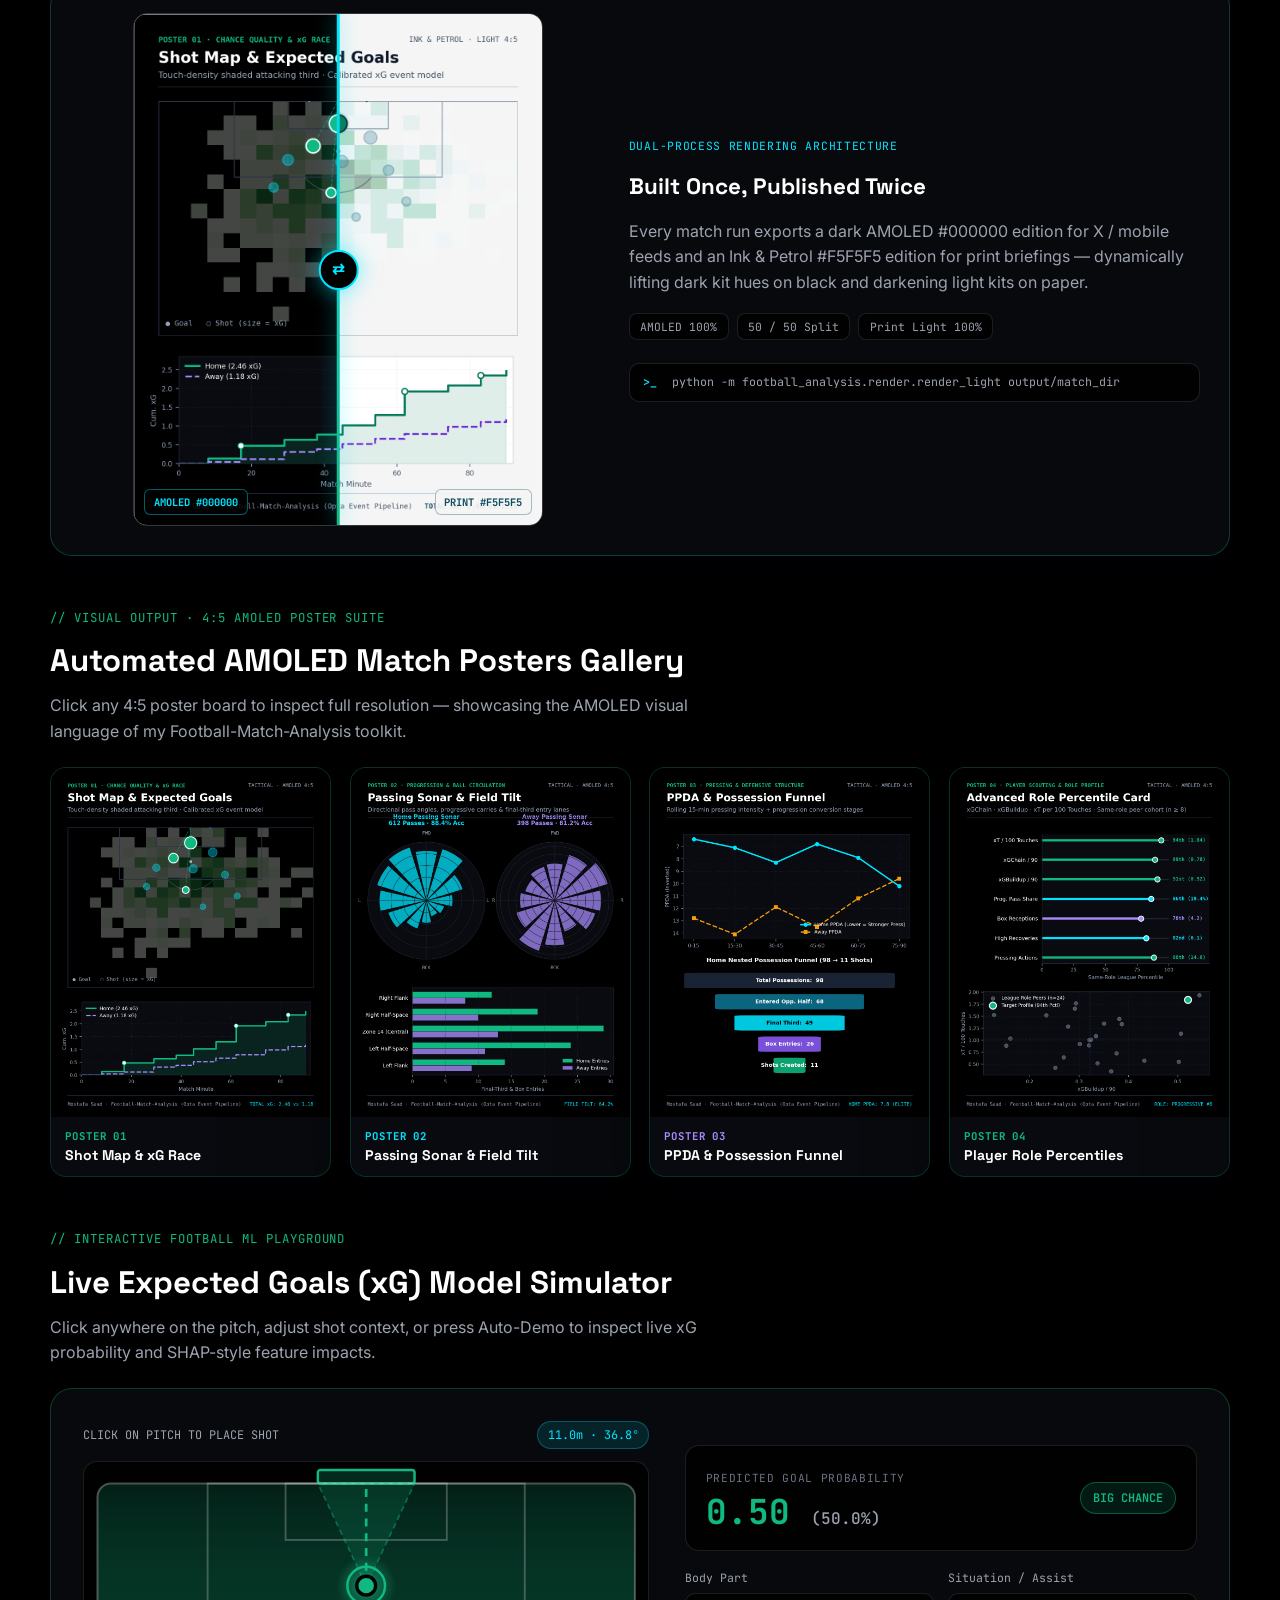
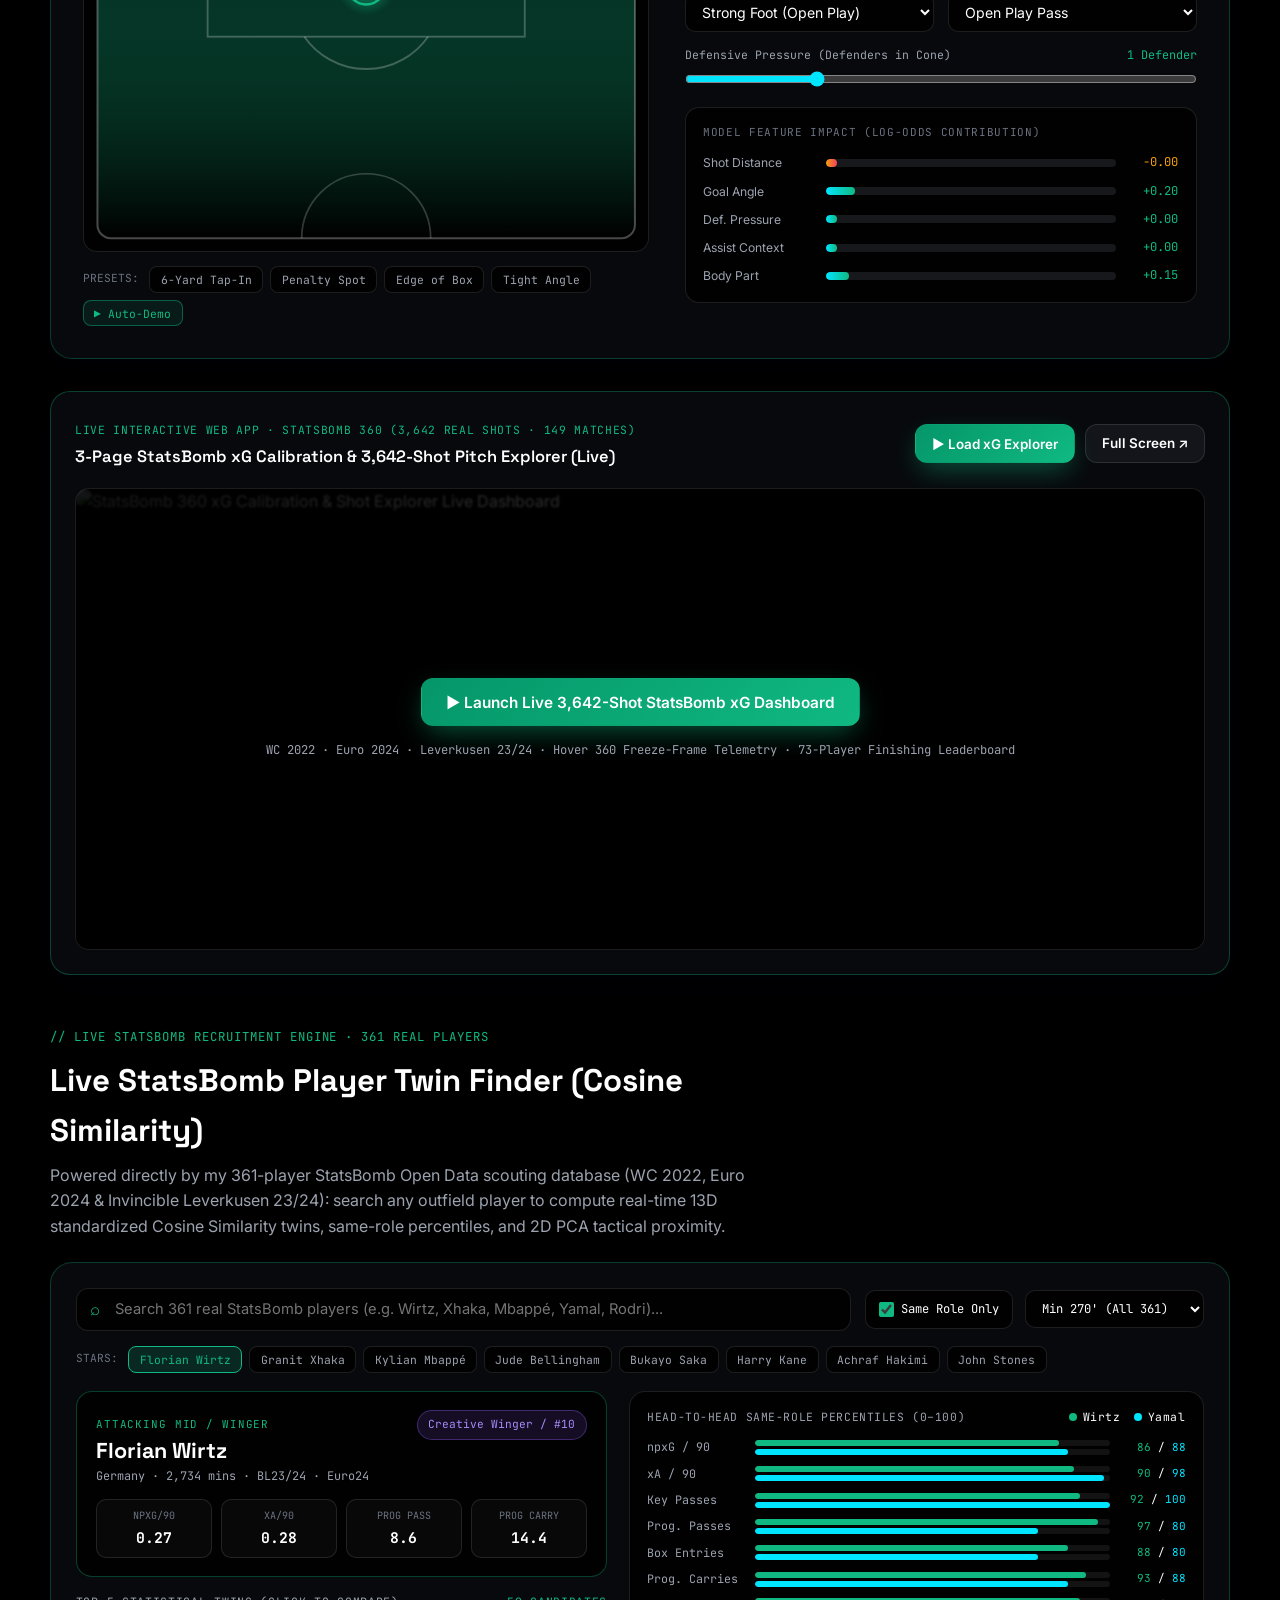
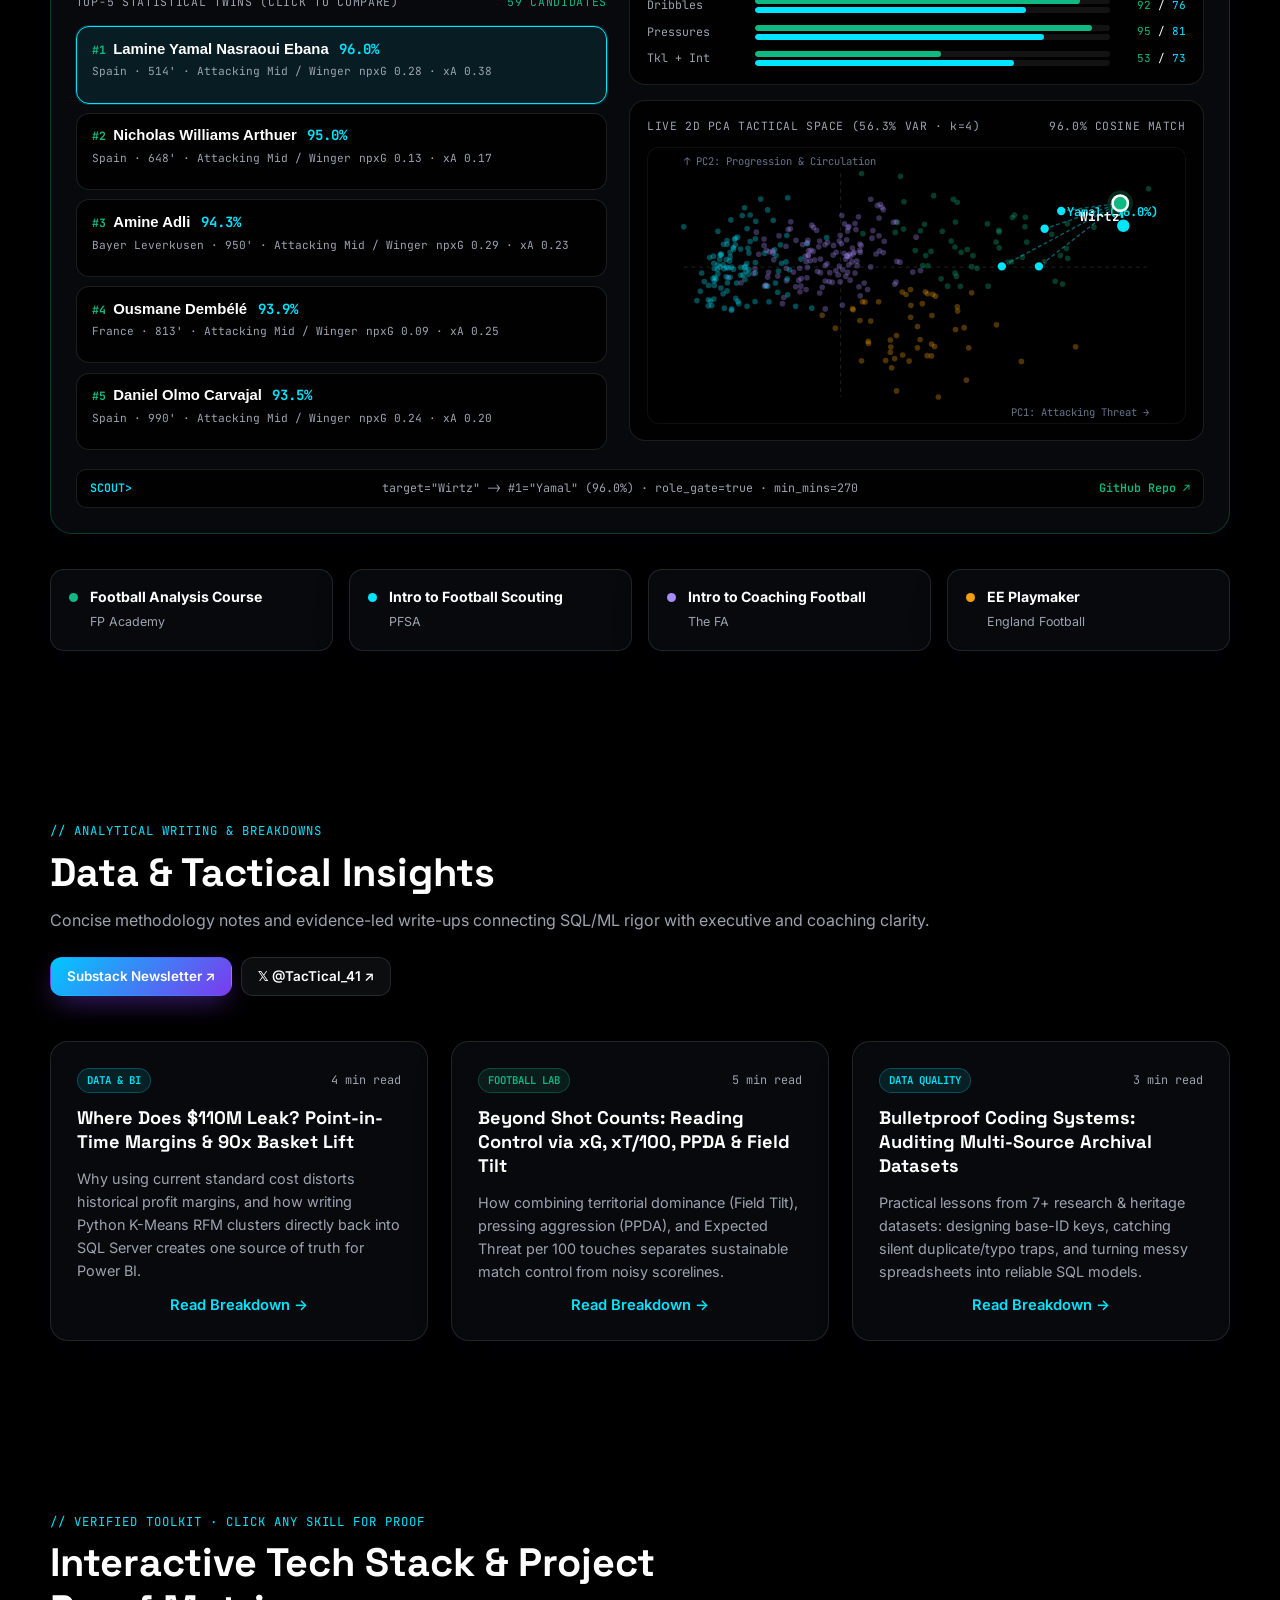
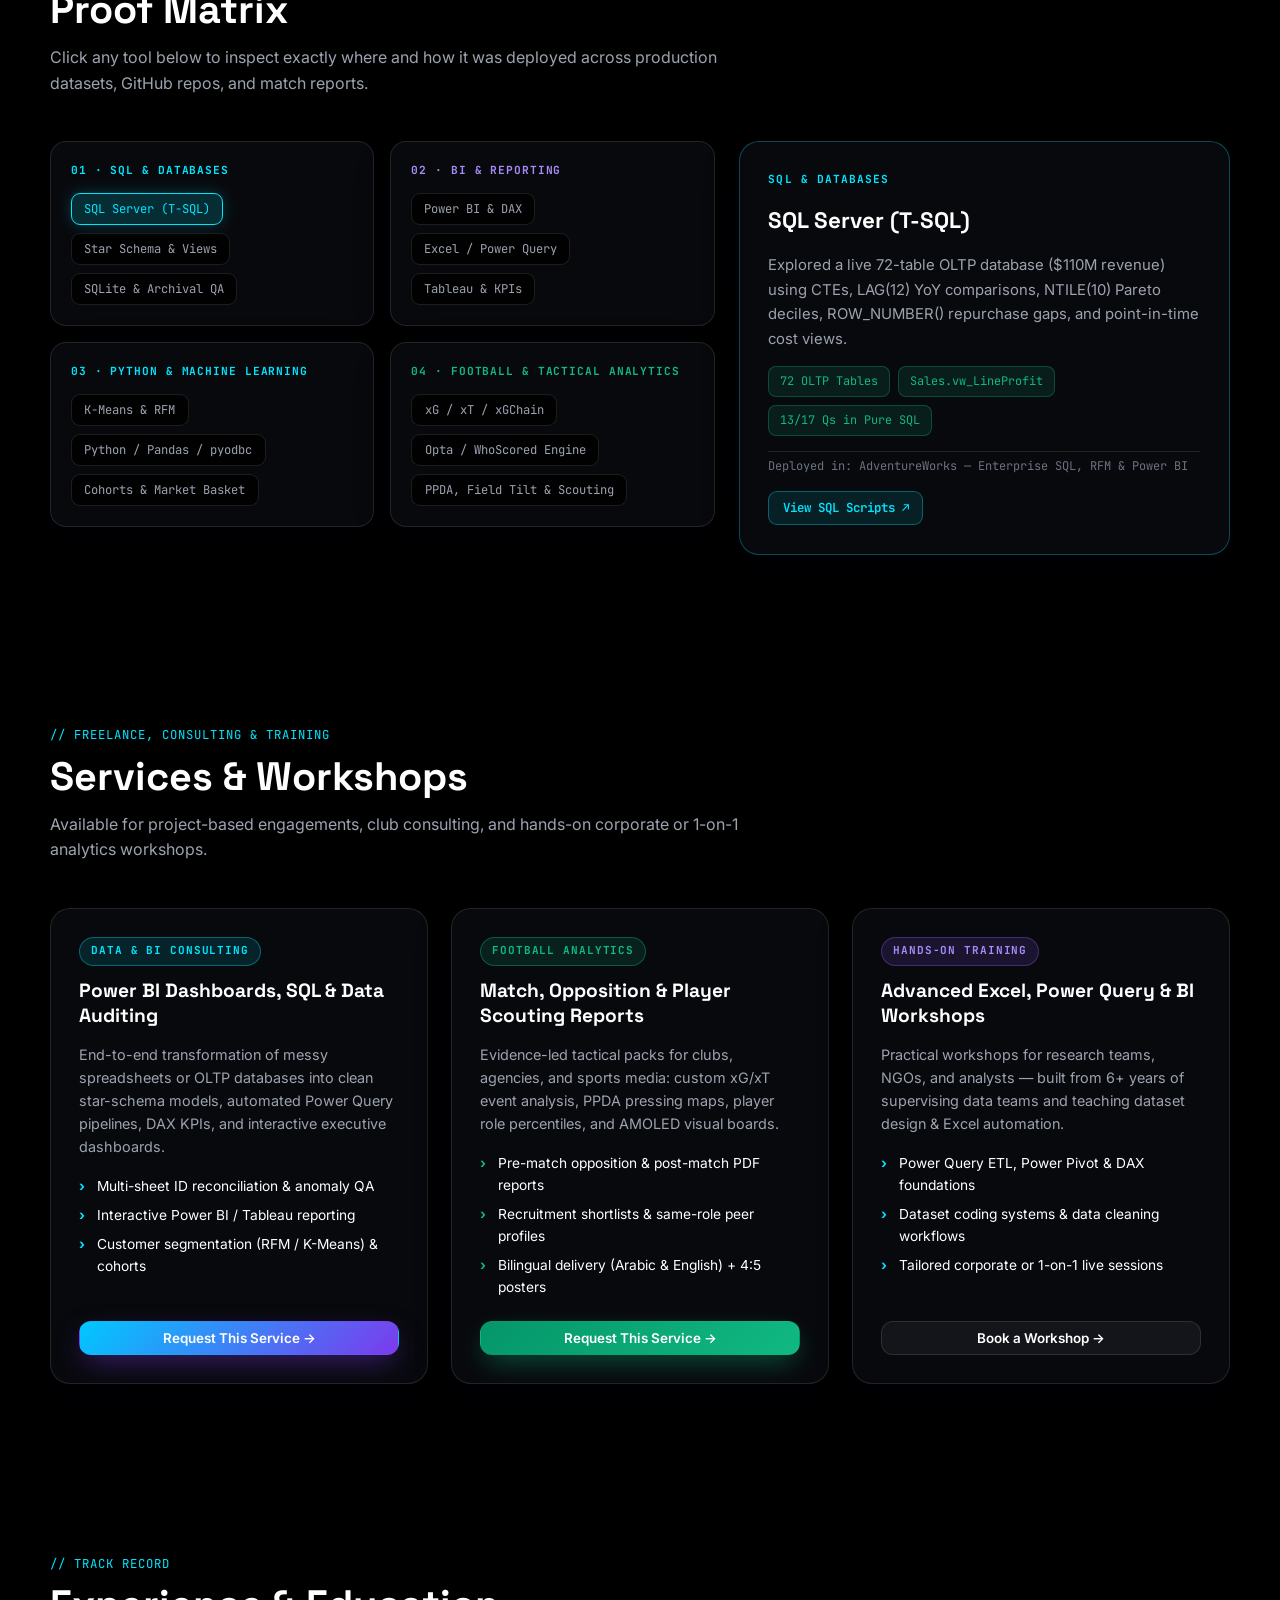
==== commit e300bbc1: "feat: add Corporate FP&A Power BI PBIP + SQL Server flagship project" ====
--- a/index.html
+++ b/index.html
@@ -410,6 +410,39 @@
             </div>
           </article>
 
+          <!-- POWER BI + SQL SERVER FLAGSHIP: Corporate FP&A Financial Intelligence -->
+          <article class="project-card glass tilt-card featured-repo" data-cat="analytics">
+            <div class="project-viz viz-cyan">
+              <div class="repo-top-row">
+                <span class="proj-cat mono">POWER BI PBIP + SQL SERVER · CORPORATE FP&amp;A</span>
+                <span class="star-badge mono">$3.01T REV · 6 PAGES · 34 DAX</span>
+              </div>
+              <button class="proj-chart-preview lightbox-trigger" type="button" data-src="https://raw.githubusercontent.com/mostafasaad91/corporate-fpa-financial-intelligence/main/outputs/figures/06_actual_vs_plan_variance_bridge.png" data-cap="Corporate FP&A Financial Intelligence — 12 Audited SEC EDGAR Giants ($3.01T Rev, 6-Page Power BI PBIP + SQL Server)">
+                <img src="https://raw.githubusercontent.com/mostafasaad91/corporate-fpa-financial-intelligence/main/outputs/figures/06_actual_vs_plan_variance_bridge.png" alt="Corporate FP&A Net Income Waterfall Bridge and Actual vs Plan" loading="lazy" />
+                <span class="zoom-pill mono">🔍 ZOOM</span>
+              </button>
+              <div class="proj-metric mono">12 SEC 10-K GIANTS · 10 YRS · $432.9B FCF · WHAT-IF MARGIN SIM</div>
+            </div>
+            <div class="project-body">
+              <h3 data-i18n="fpa_title">Corporate FP&amp;A — Executive P&amp;L, Cash Flow &amp; Margin Intelligence (Power BI)</h3>
+              <p data-i18n="fpa_desc">
+                Boardroom CFO Power BI suite (6-page PBIP + TMDL, 54 visuals, 34 DAX measures, What-If margin simulator &amp; AMOLED theme) powered by SQL Server Star Schema on 10 years of official audited SEC EDGAR XBRL filings across 12 global giants ($3.01T FY24 revenue, +55% Hyperscaler AI CapEx surge to $217.3B, DuPont ROE &amp; P&amp;L Waterfall Bridge).
+              </p>
+              <div class="chip-row small">
+                <span class="tech-chip">Power BI (PBIP · TMDL)</span>
+                <span class="tech-chip">SQL Server Star Schema</span>
+                <span class="tech-chip">34 DAX + What-If</span>
+                <span class="tech-chip">SEC EDGAR XBRL</span>
+                <span class="tech-chip">P&amp;L &amp; DuPont ROE</span>
+              </div>
+              <div class="project-links multi-links">
+                <a href="https://github.com/mostafasaad91/corporate-fpa-financial-intelligence" target="_blank" rel="noopener" class="repo-link live-bi mono">GitHub &amp; PBIP ↗</a>
+                <a href="https://github.com/mostafasaad91/corporate-fpa-financial-intelligence/blob/main/docs/PROJECT_STORY.md" target="_blank" rel="noopener" class="repo-link mono">Story (EN/AR) ↗</a>
+                <button class="text-link open-modal" data-project="10" type="button" data-i18n="proj_details">Case Study →</button>
+              </div>
+            </div>
+          </article>
+
           <!-- GITHUB REPO 1: AdventureWorks 2022 -->
           <article class="project-card glass tilt-card featured-repo" data-cat="analytics">
             <div class="project-viz viz-cyan">
@@ -1633,6 +1666,6 @@
     <a href="#hero" class="dock-btn mono" title="Back to Top" aria-label="Back to Top">↑</a>
   </div>
 
-  <script src="app.js?v=13"></script>
+  <script src="app.js?v=14"></script>
 </body>
 </html>
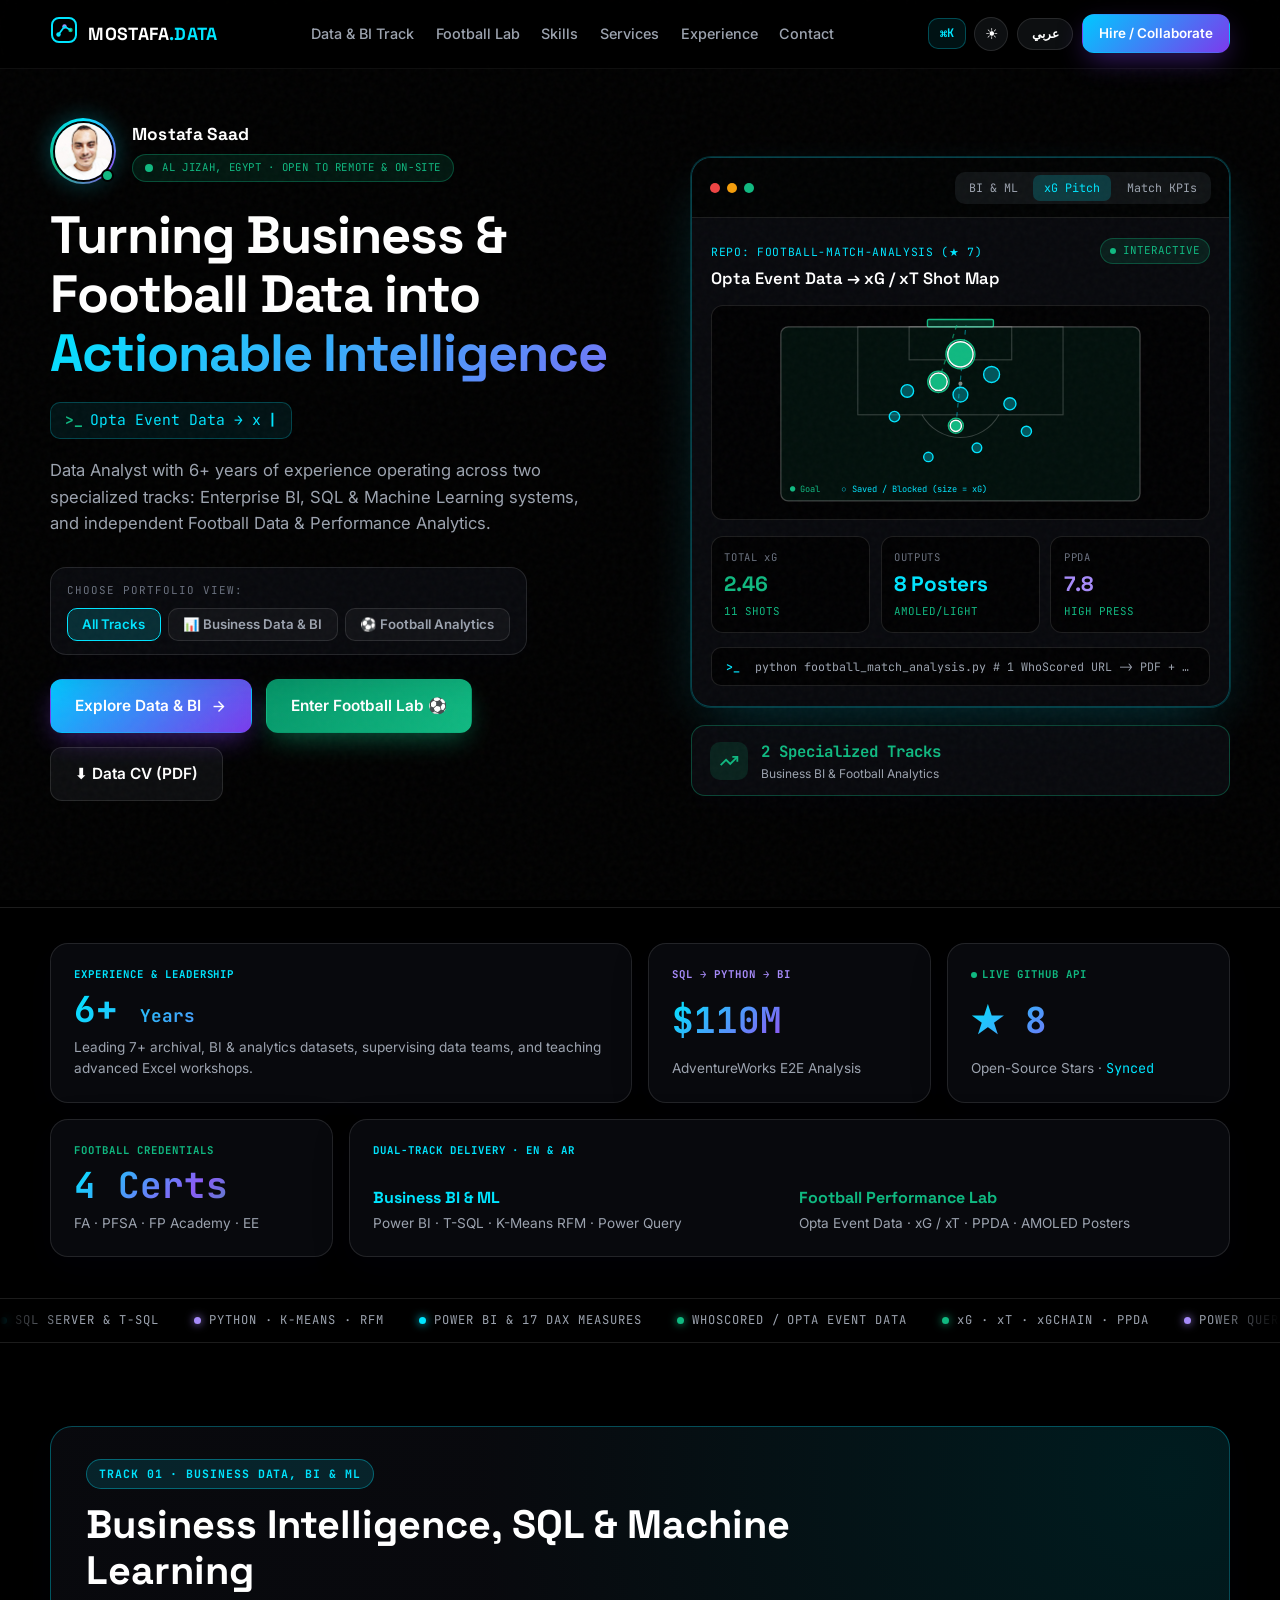
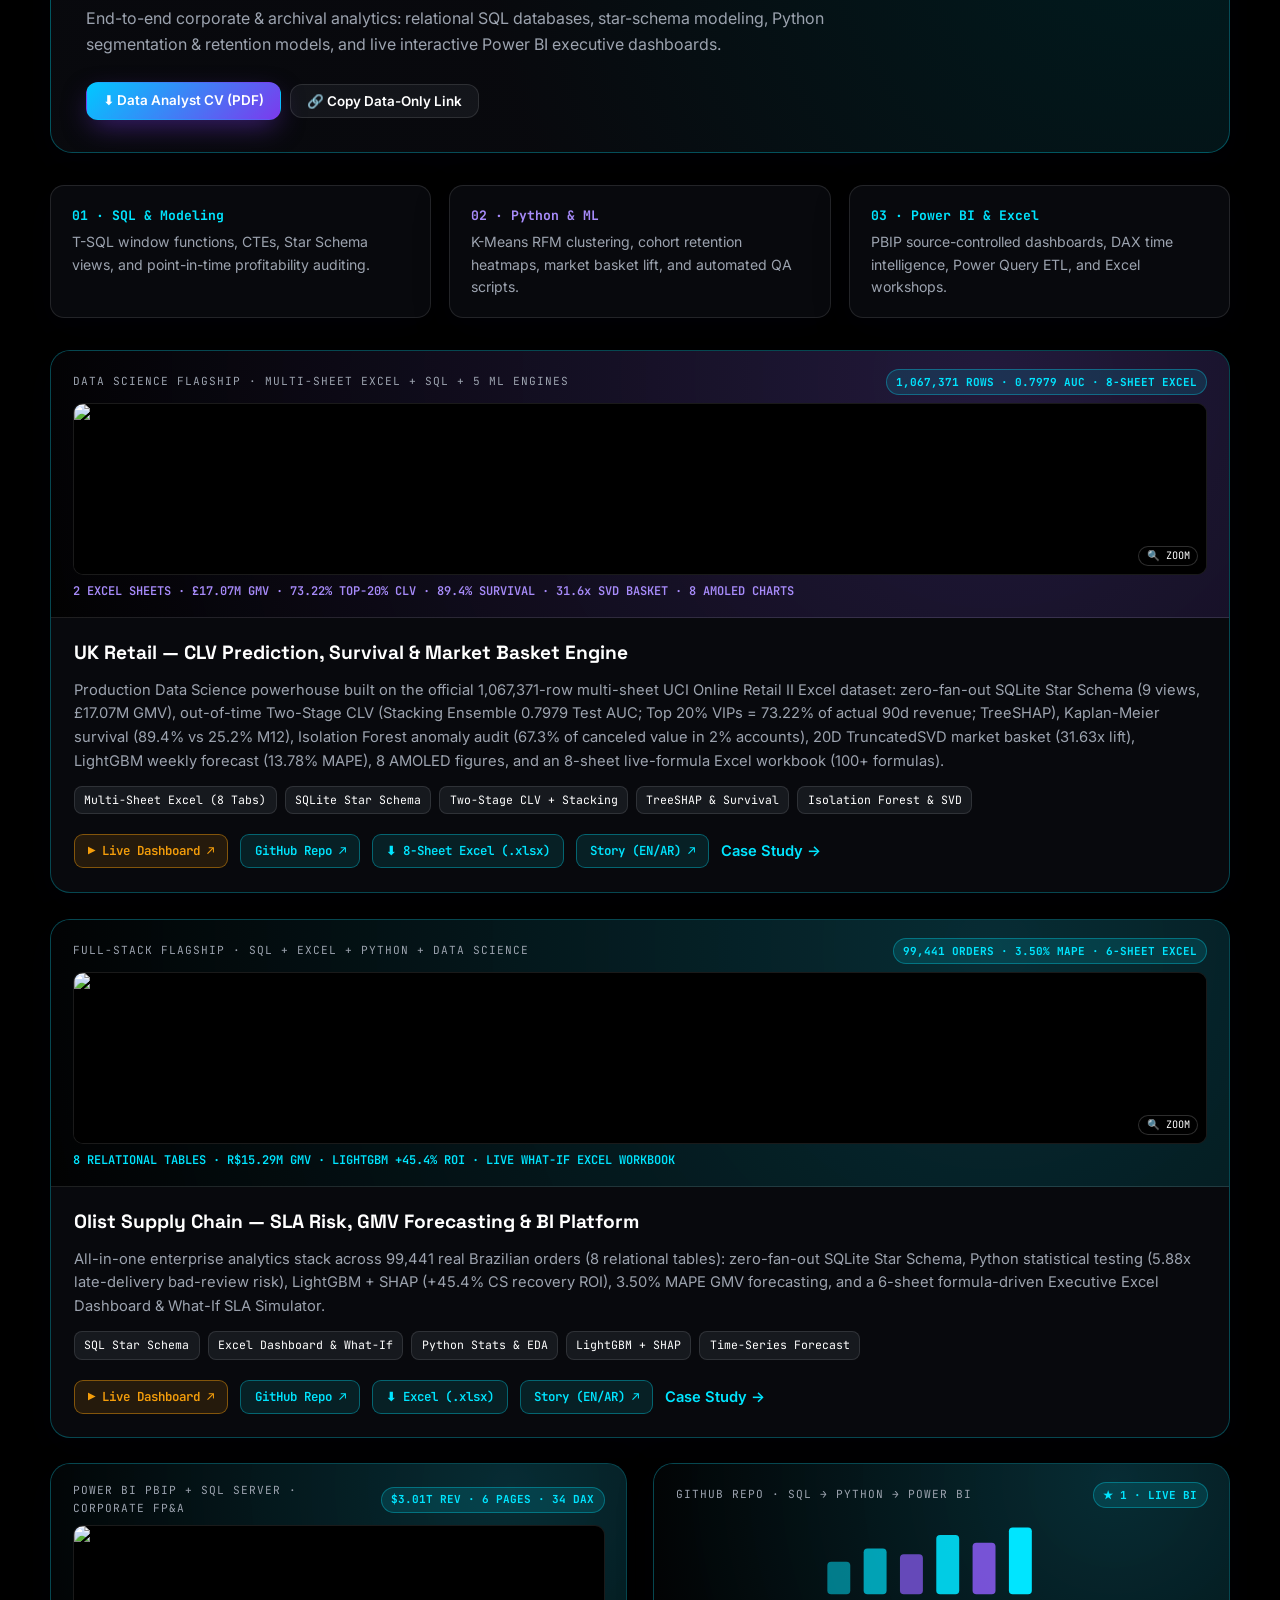
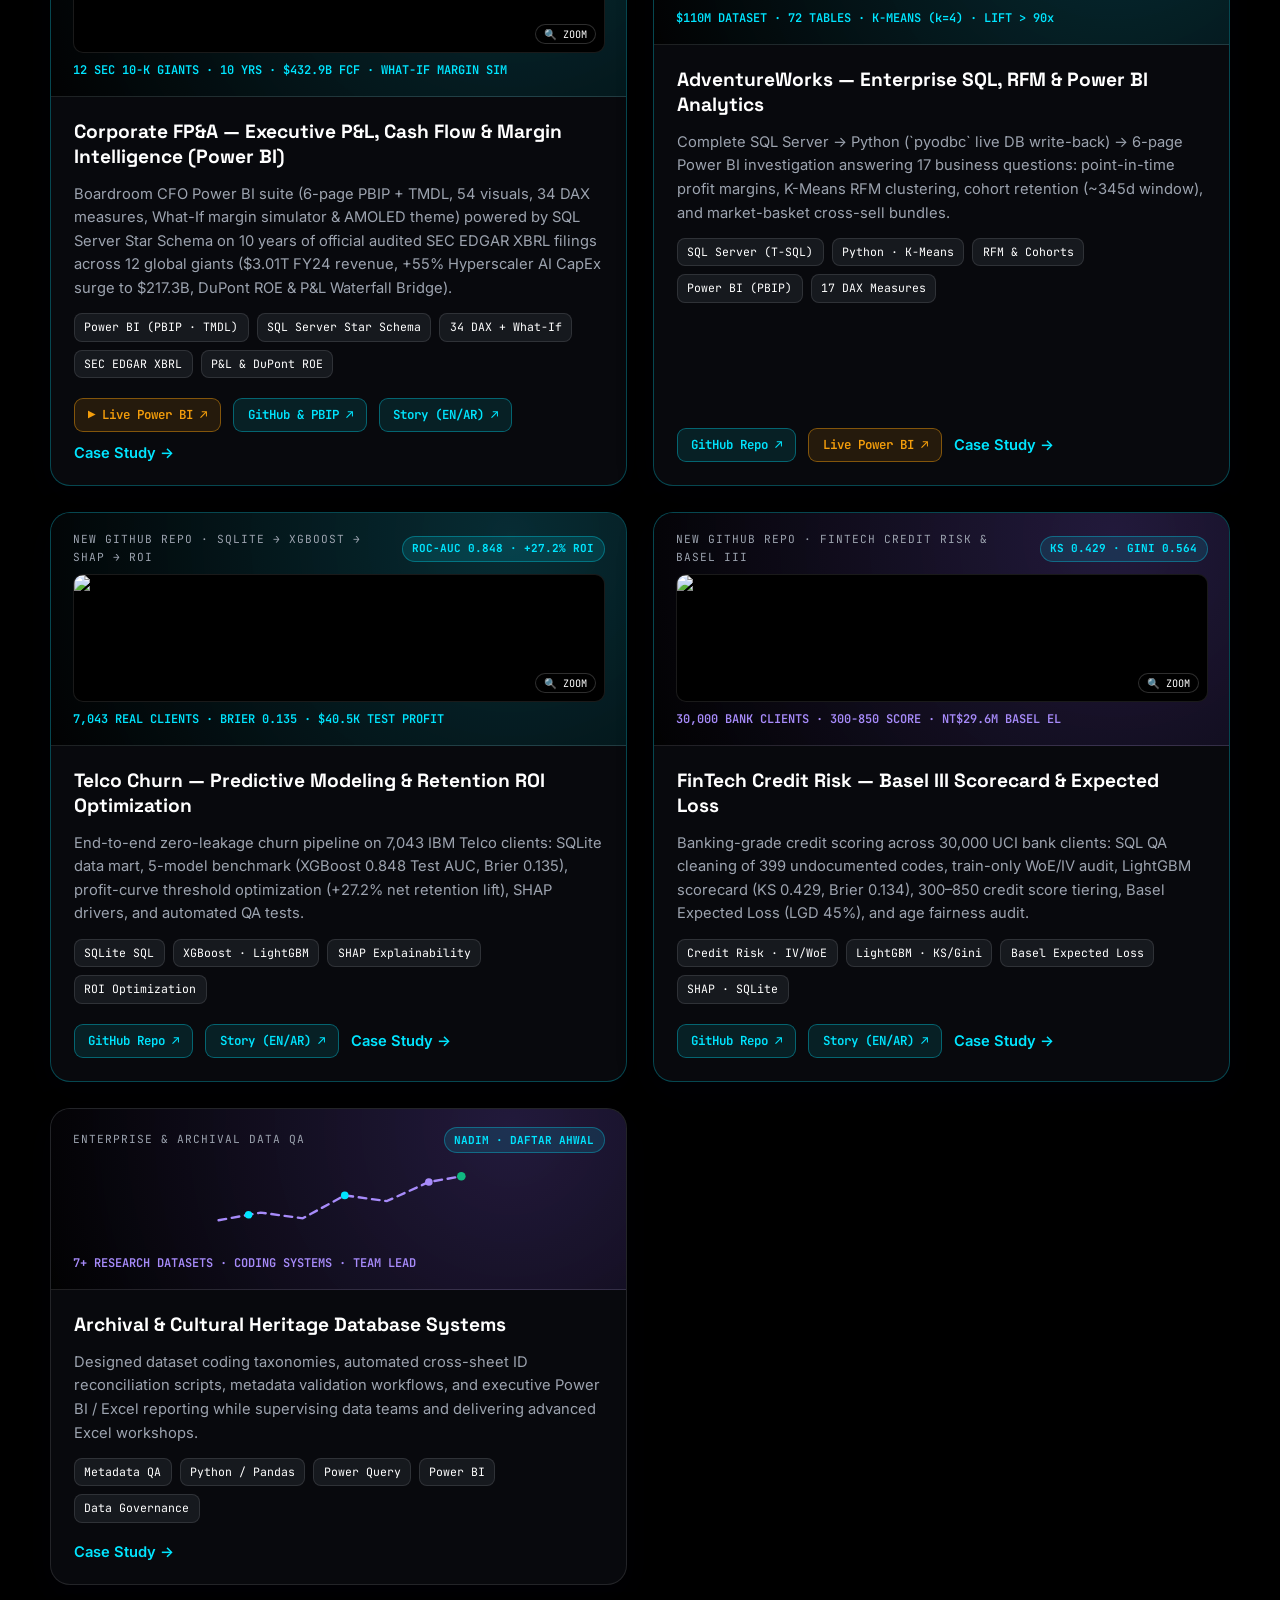
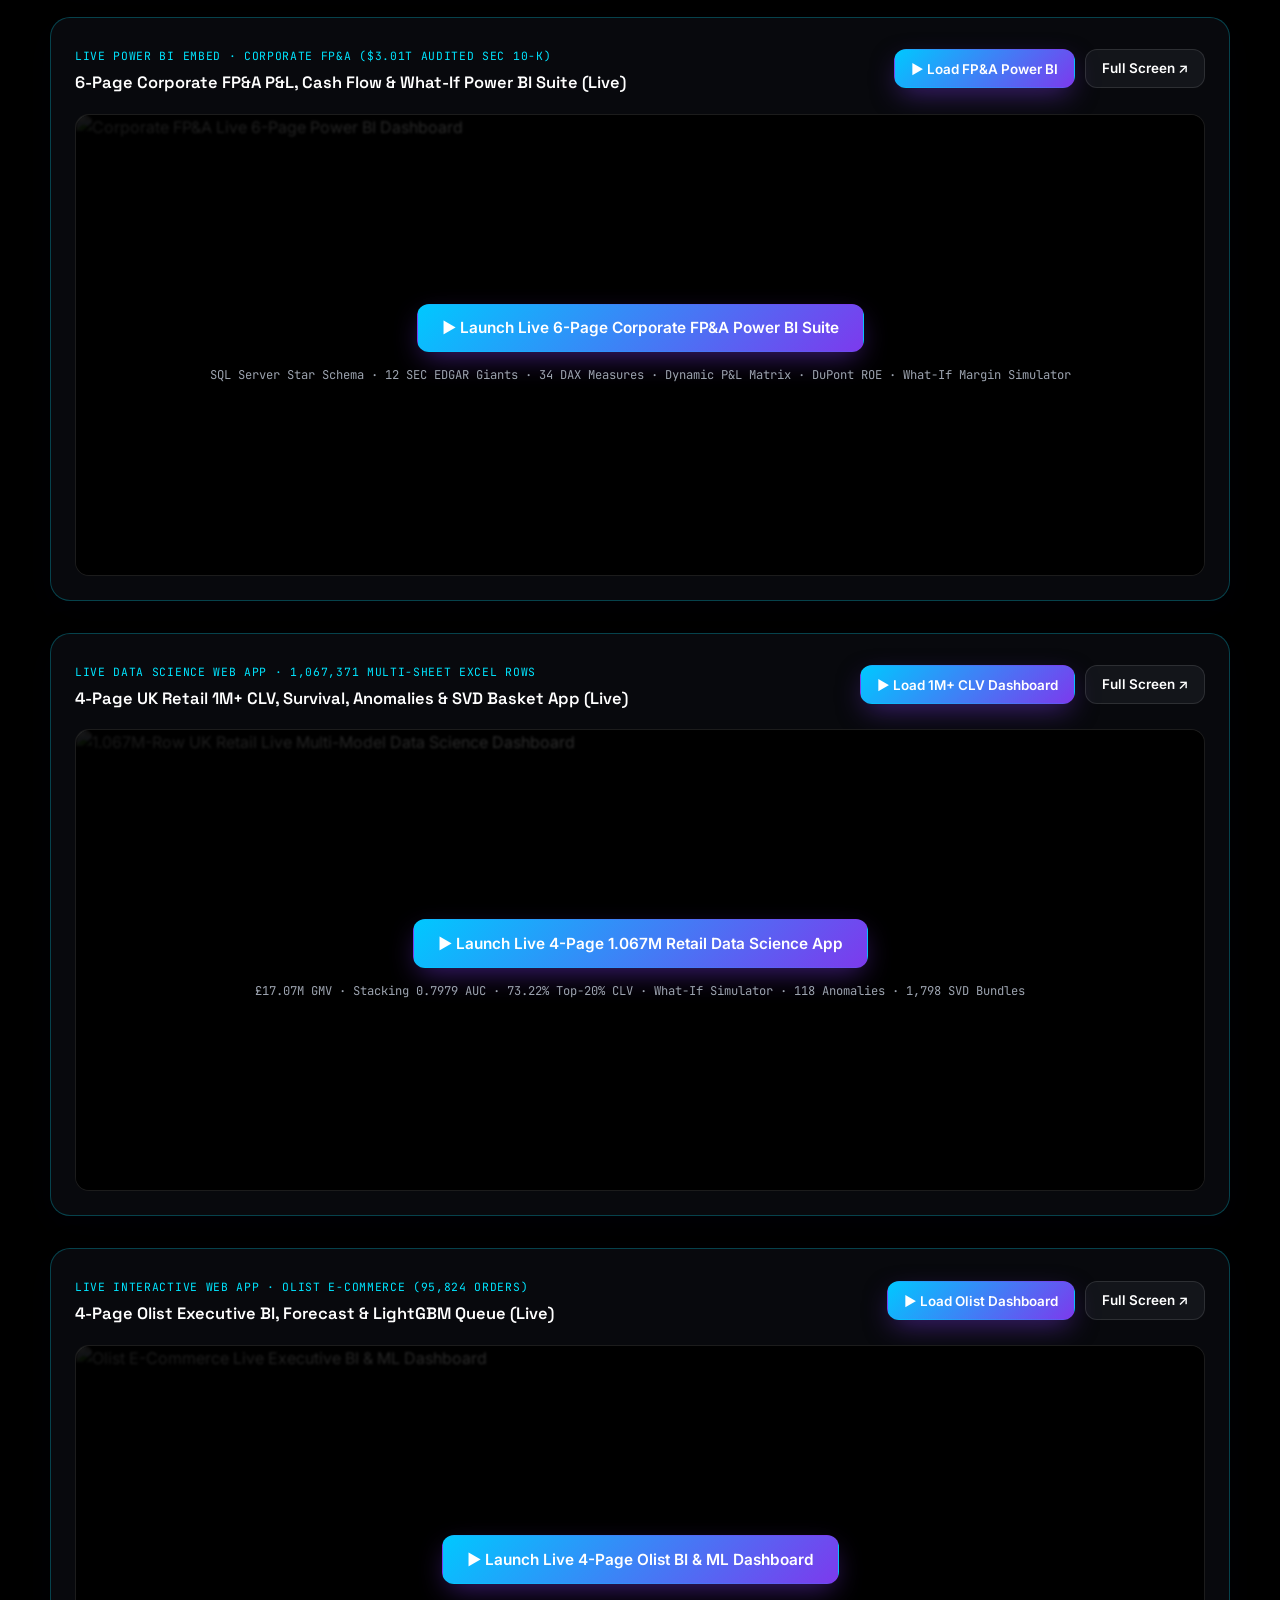
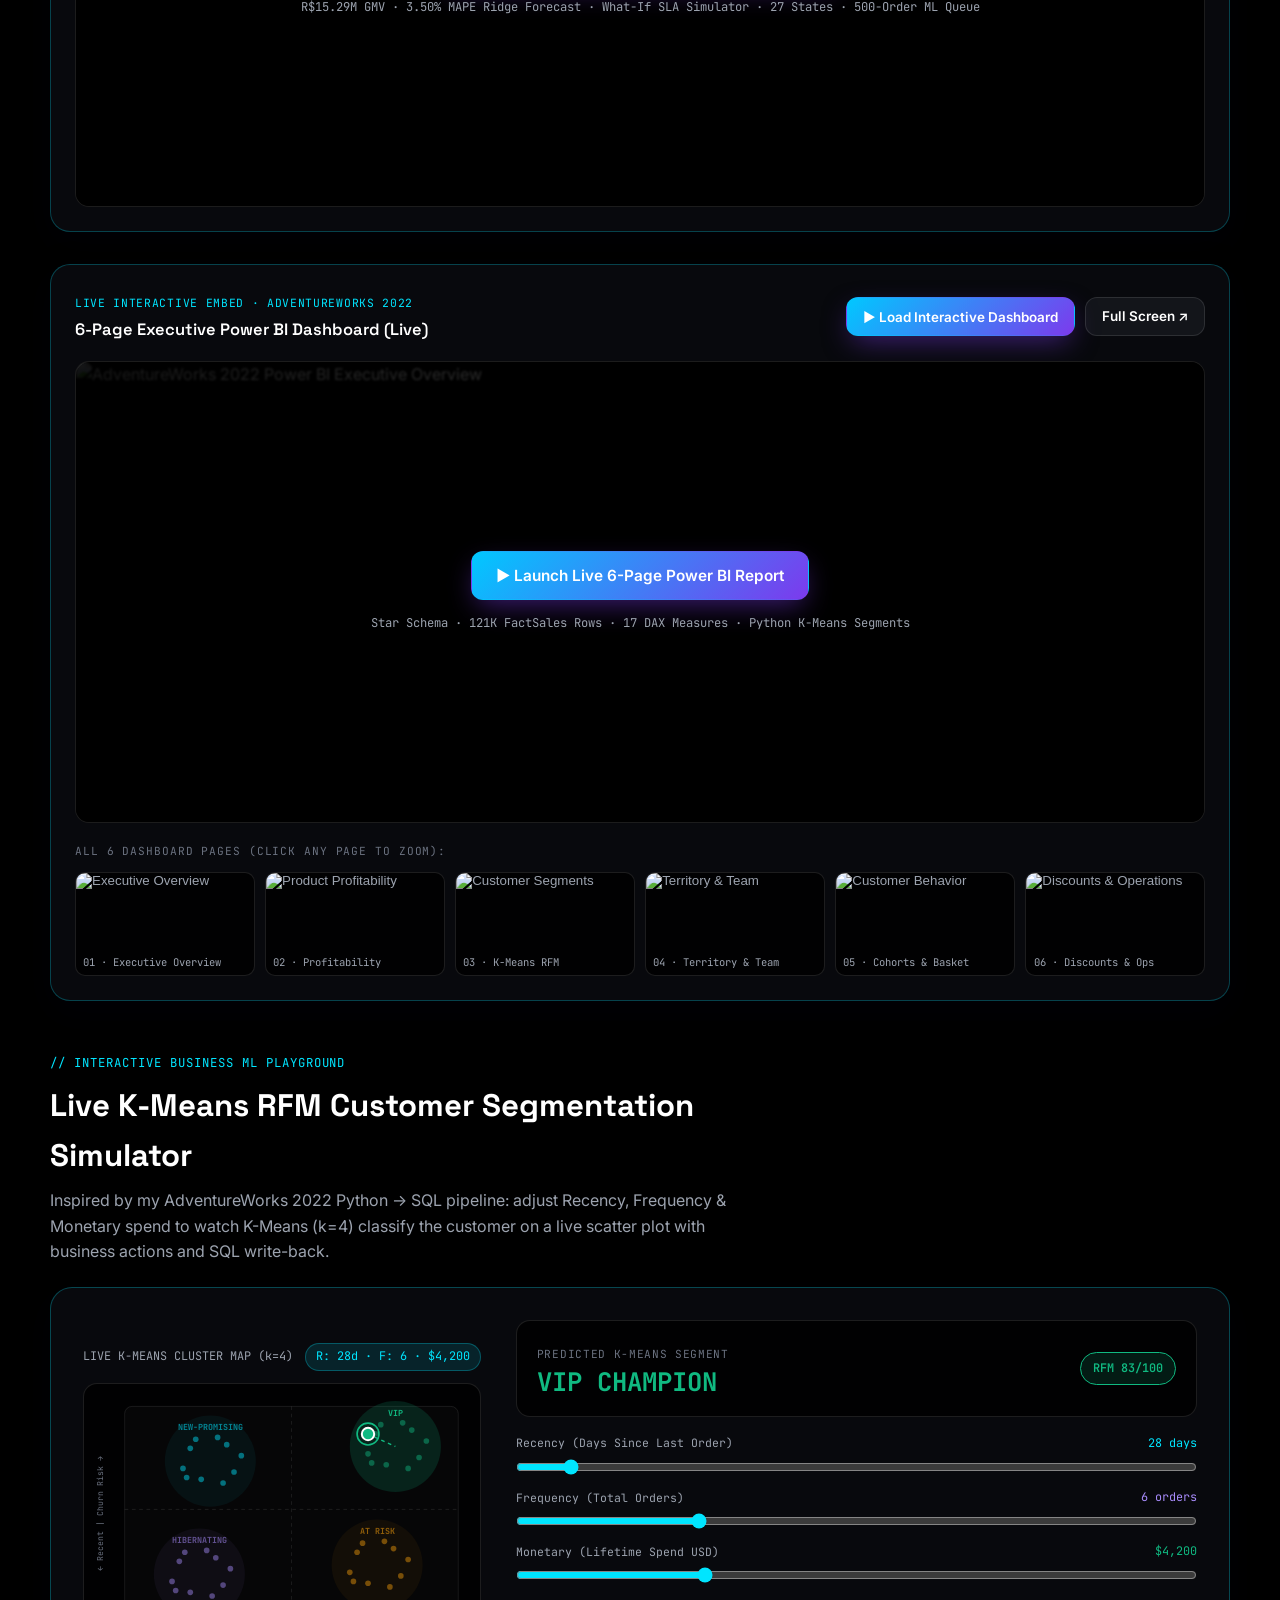
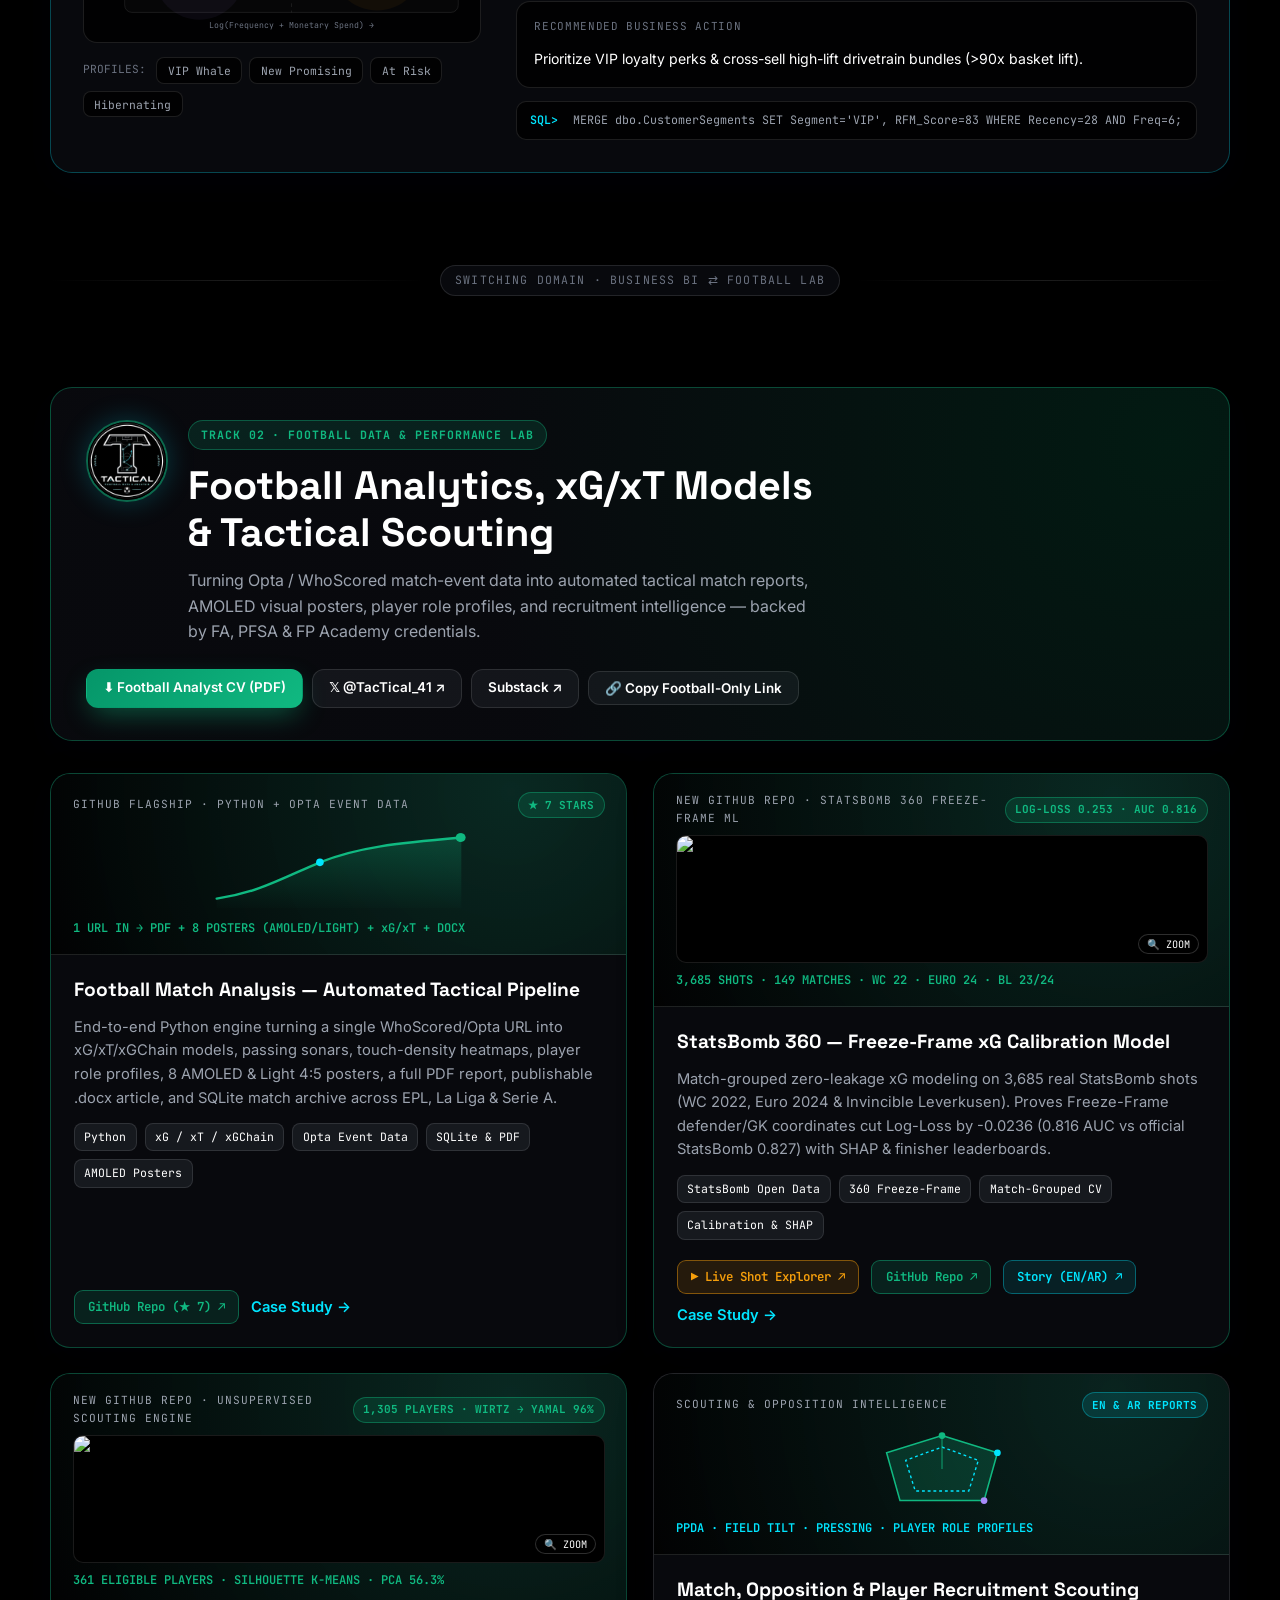
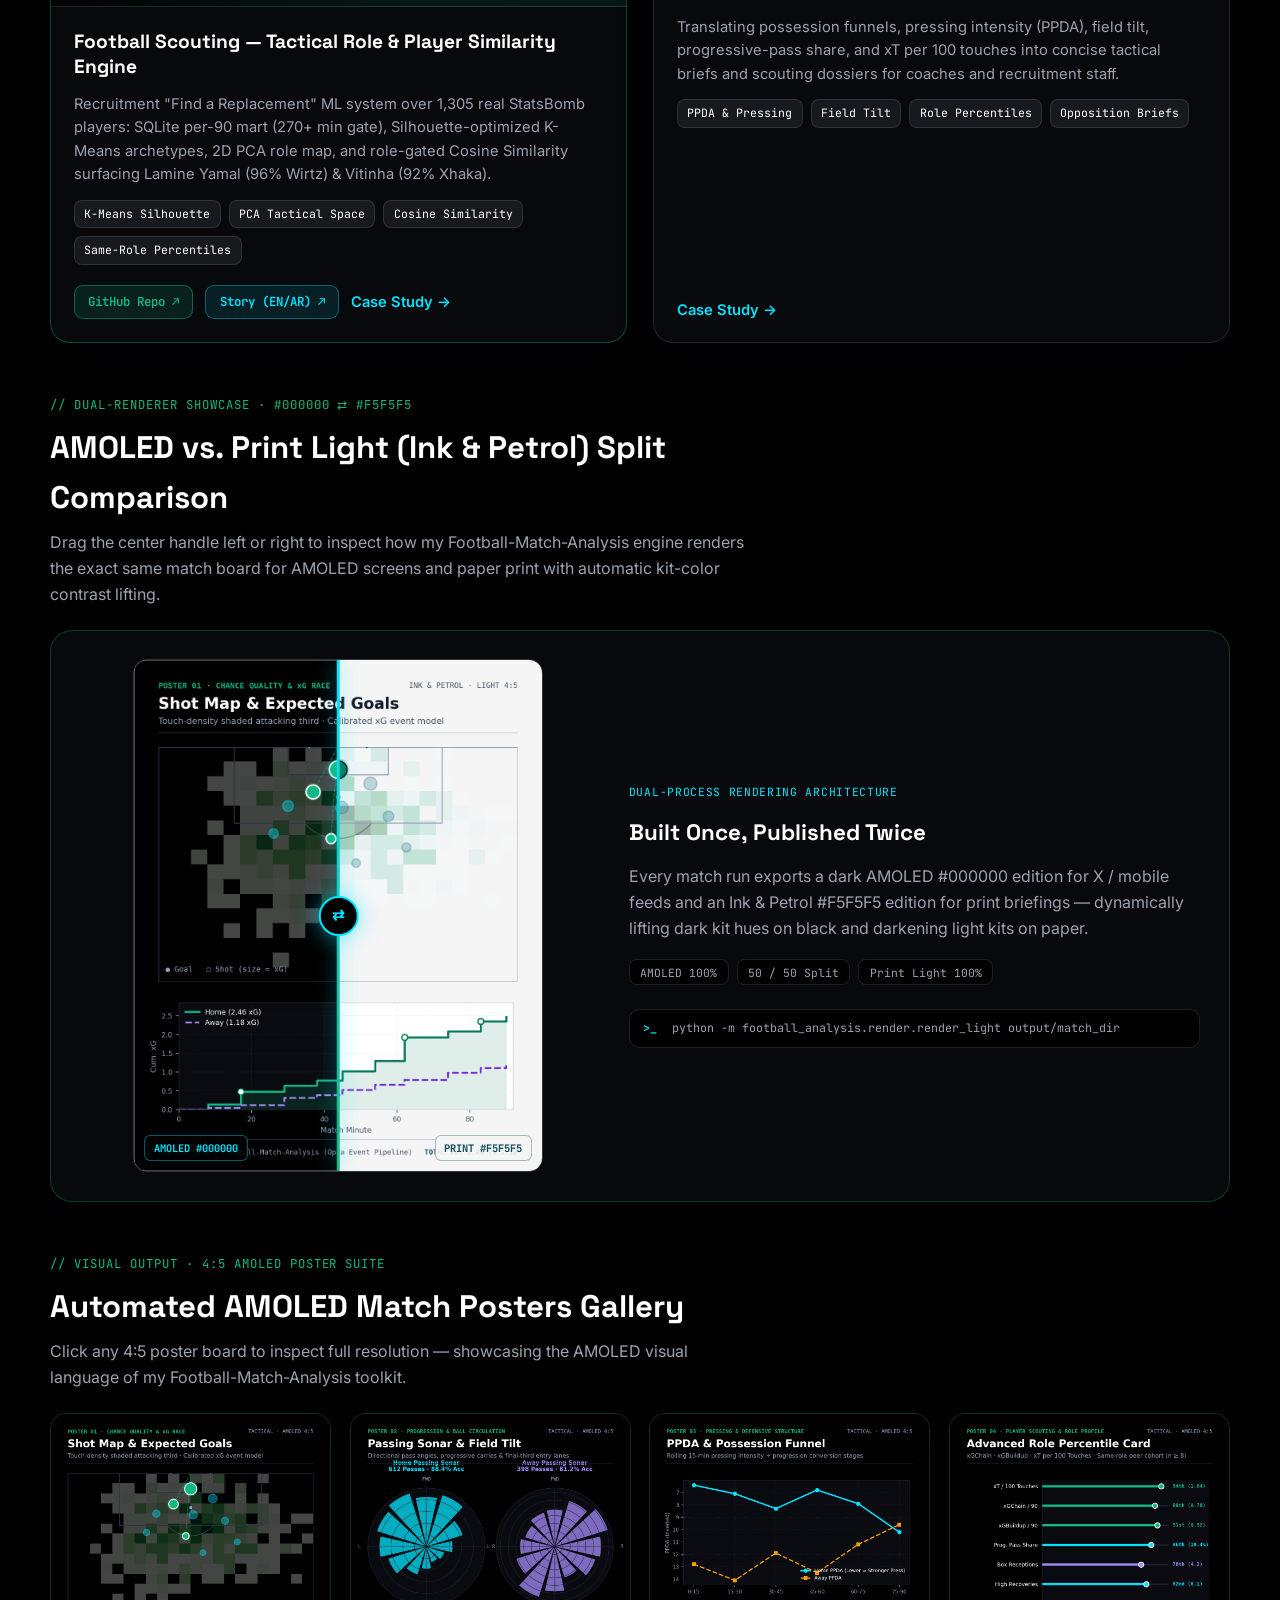
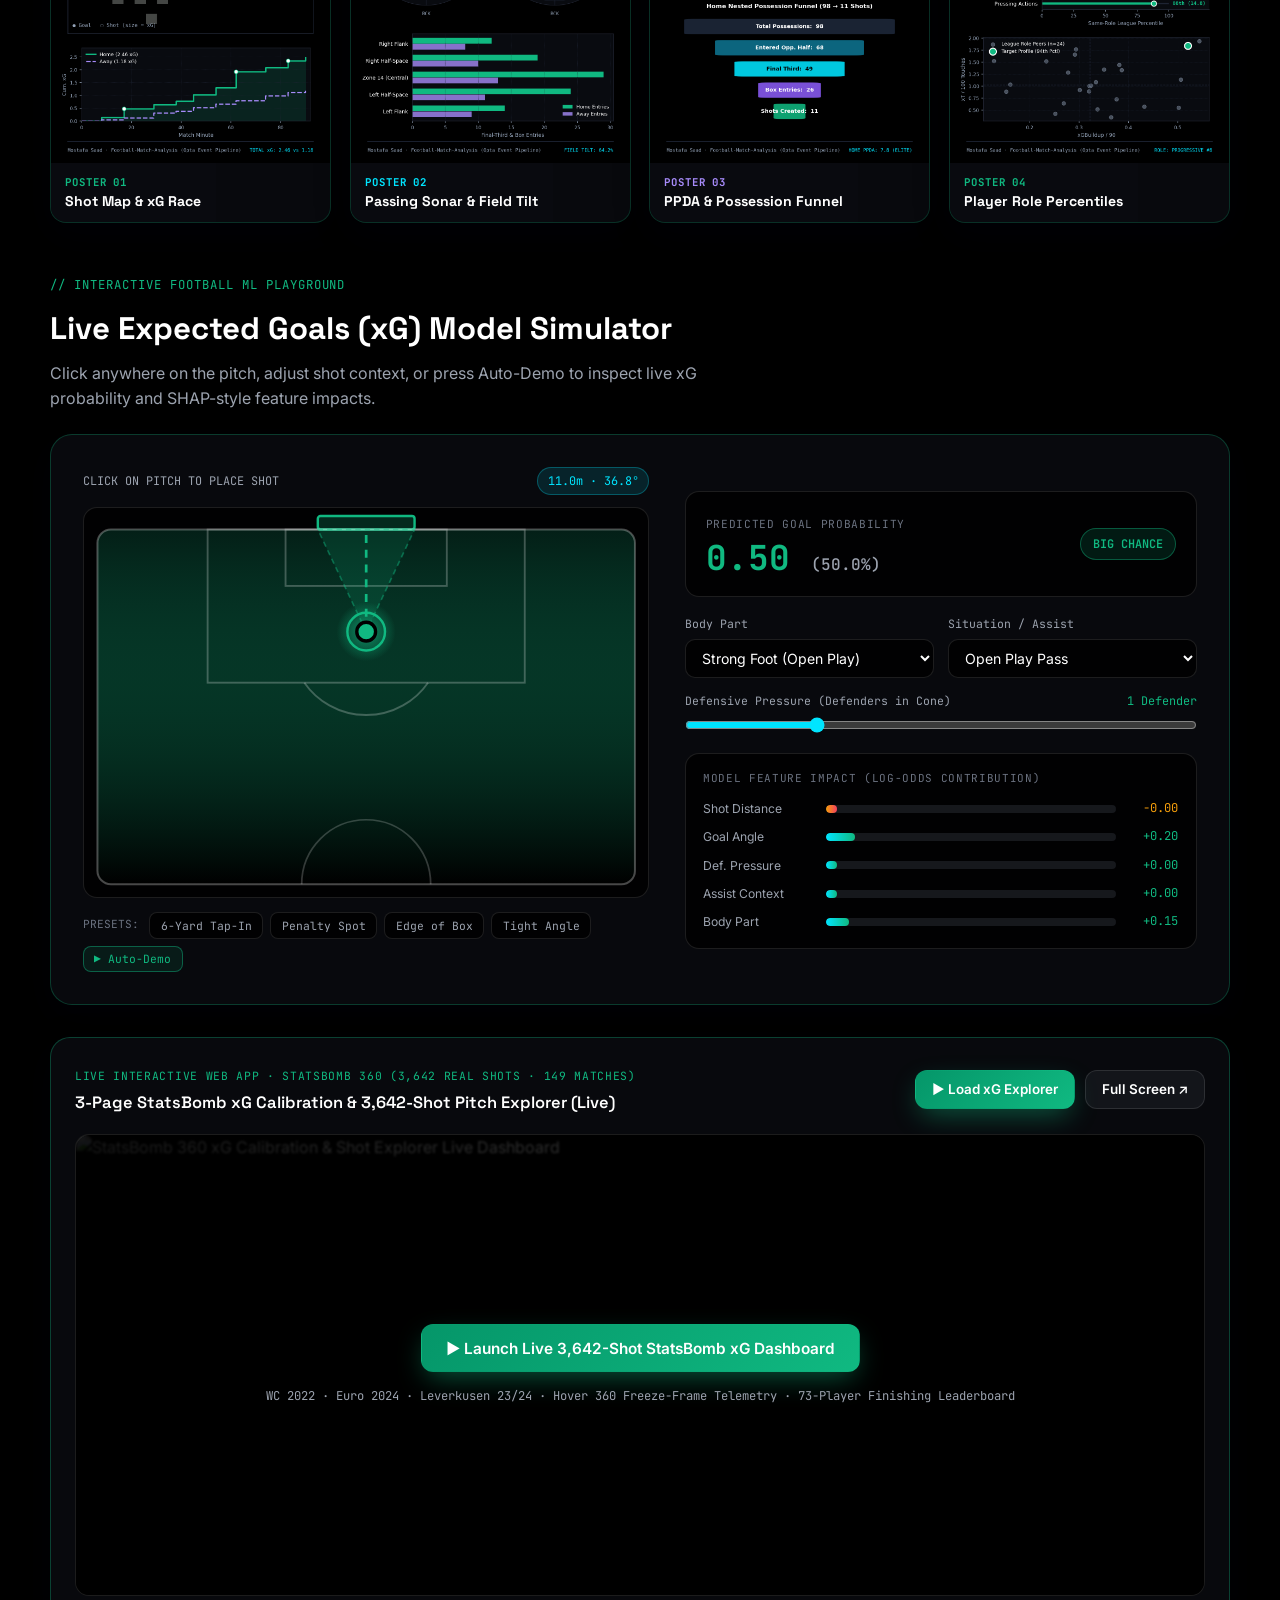
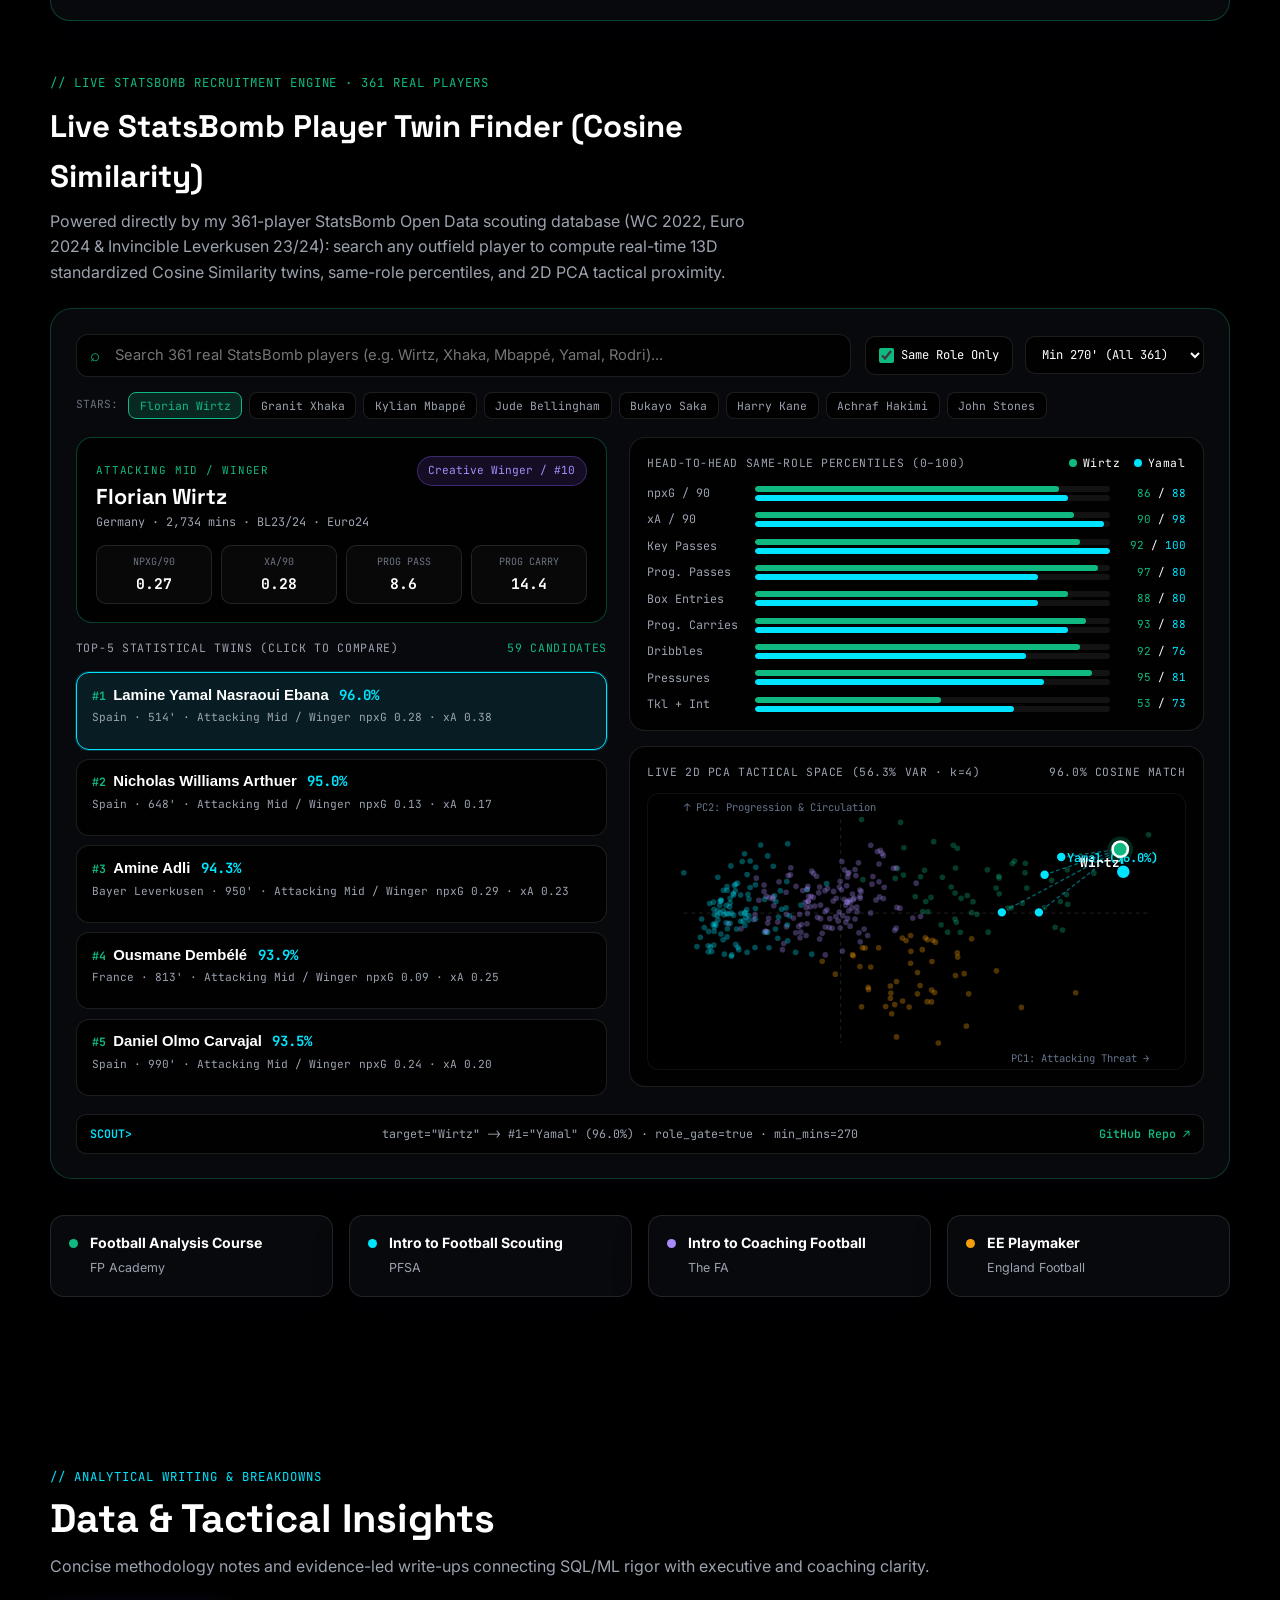
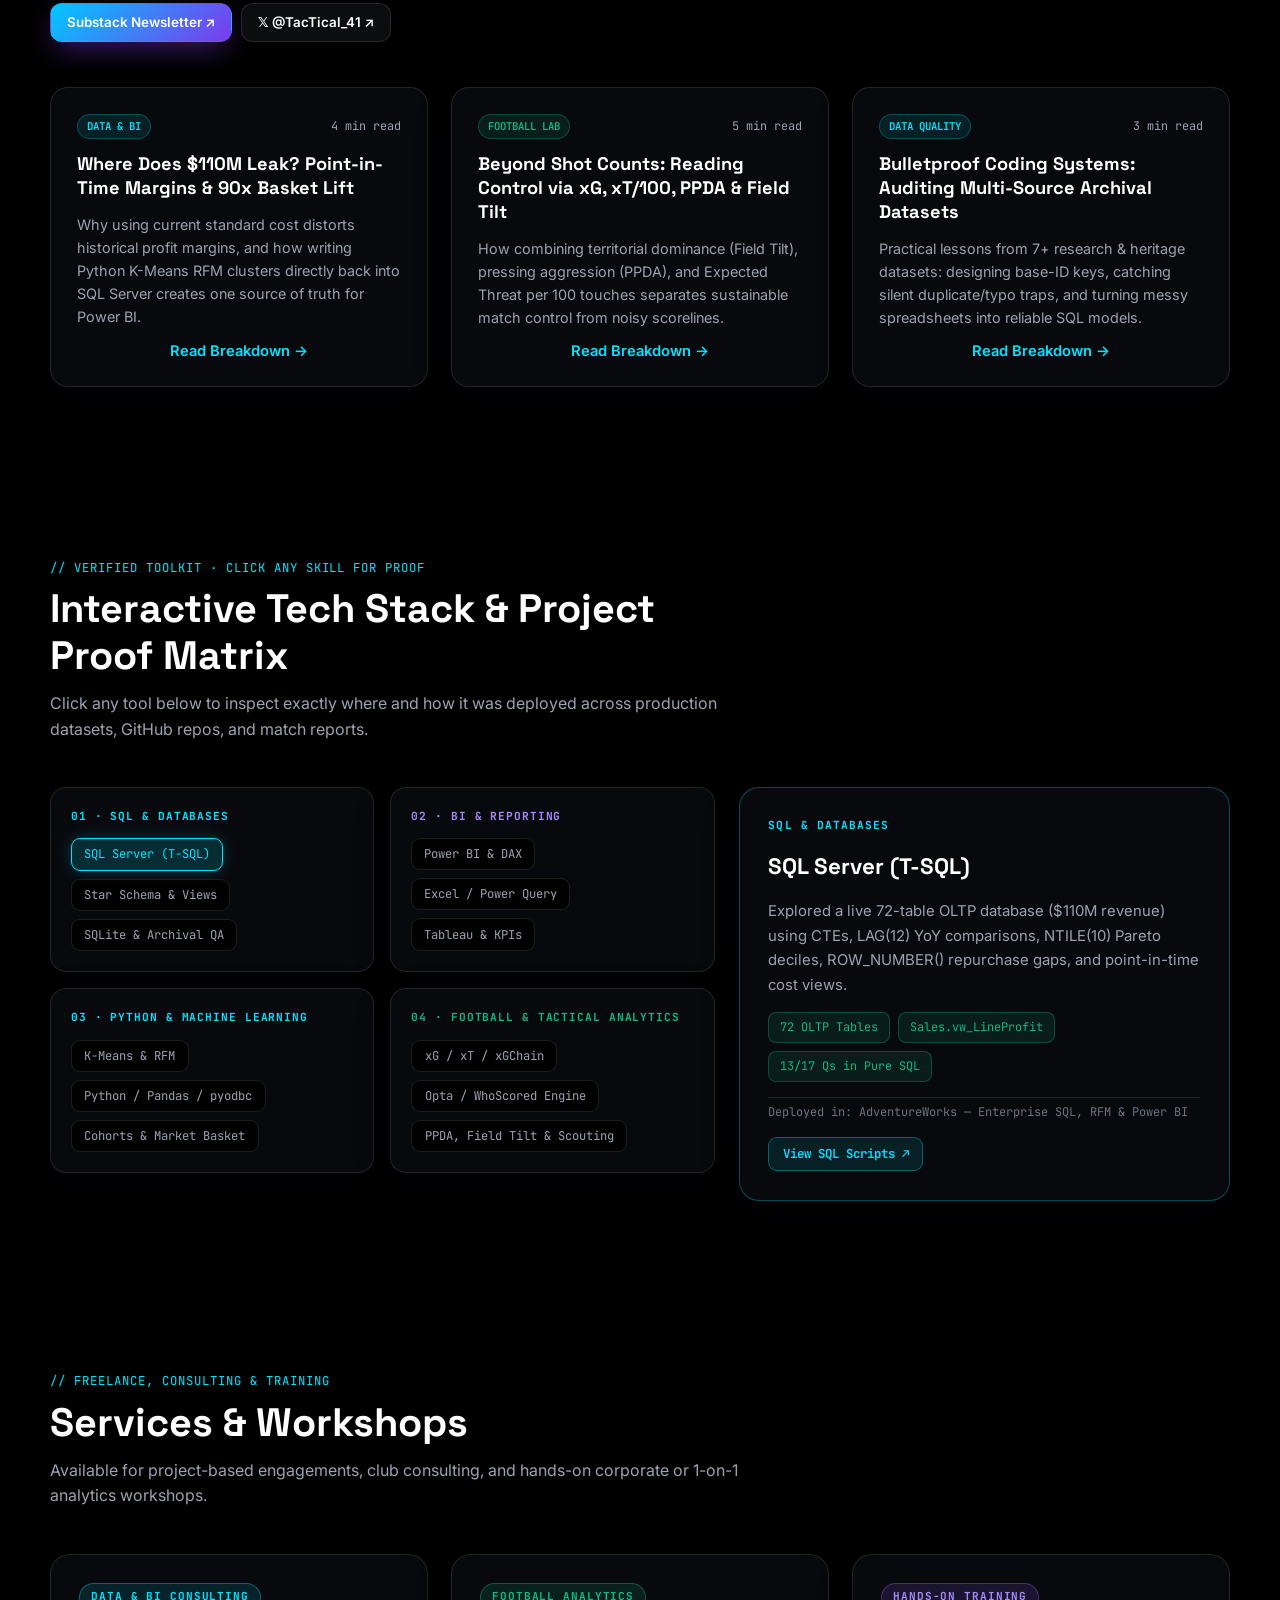
==== commit a2dbf7bf: "feat: embed live 6-page Corporate FP&A Power BI report & refresh Data Analyst CV" ====
--- a/index.html
+++ b/index.html
@@ -436,7 +436,8 @@
                 <span class="tech-chip">P&amp;L &amp; DuPont ROE</span>
               </div>
               <div class="project-links multi-links">
-                <a href="https://github.com/mostafasaad91/corporate-fpa-financial-intelligence" target="_blank" rel="noopener" class="repo-link live-bi mono">GitHub &amp; PBIP ↗</a>
+                <a href="https://app.powerbi.com/view?r=eyJrIjoiMjFjMTllYzQtZDcyYi00MGJlLTlmZGYtMTg4NmY5YzdlNDBjIiwidCI6ImI3YTMxZDI1LWYyMzMtNGM4ZC05ODM0LTdiMjVlZDVlMWU4YSIsImMiOjh9" target="_blank" rel="noopener" class="repo-link live-bi mono">▶ Live Power BI ↗</a>
+                <a href="https://github.com/mostafasaad91/corporate-fpa-financial-intelligence" target="_blank" rel="noopener" class="repo-link mono">GitHub &amp; PBIP ↗</a>
                 <a href="https://github.com/mostafasaad91/corporate-fpa-financial-intelligence/blob/main/docs/PROJECT_STORY.md" target="_blank" rel="noopener" class="repo-link mono">Story (EN/AR) ↗</a>
                 <button class="text-link open-modal" data-project="10" type="button" data-i18n="proj_details">Case Study →</button>
               </div>
@@ -579,6 +580,30 @@
               </div>
             </div>
           </article>
+        </div>
+
+        <!-- LIVE INTERACTIVE POWER BI DASHBOARD EMBED (Corporate FP&A — 6 Pages · $3.01T SEC Audited) -->
+        <div class="pbi-embed-card glass" style="margin-bottom:1.8rem;">
+          <div class="pbi-head">
+            <div>
+              <span class="mono meta-tag">LIVE POWER BI EMBED · CORPORATE FP&amp;A ($3.01T AUDITED SEC 10-K)</span>
+              <h3 class="viz-title" data-i18n="fpa_live_title">6-Page Corporate FP&amp;A P&amp;L, Cash Flow &amp; What-If Power BI Suite (Live)</h3>
+            </div>
+            <div class="pbi-actions">
+              <button class="btn btn-sm btn-primary" id="loadFpaPbiBtn" type="button" data-i18n="fpa_load_btn">▶ Load FP&amp;A Power BI</button>
+              <a href="https://app.powerbi.com/view?r=eyJrIjoiMjFjMTllYzQtZDcyYi00MGJlLTlmZGYtMTg4NmY5YzdlNDBjIiwidCI6ImI3YTMxZDI1LWYyMzMtNGM4ZC05ODM0LTdiMjVlZDVlMWU4YSIsImMiOjh9" target="_blank" rel="noopener" class="btn btn-sm btn-ghost">Full Screen ↗</a>
+            </div>
+          </div>
+
+          <div class="pbi-stage" id="fpaPbiStage">
+            <div class="pbi-preview" id="fpaPbiPreview">
+              <img src="https://raw.githubusercontent.com/mostafasaad91/corporate-fpa-financial-intelligence/main/assets/social-preview.png" alt="Corporate FP&A Live 6-Page Power BI Dashboard" loading="lazy" />
+              <div class="pbi-overlay">
+                <button class="btn btn-primary btn-lg" id="loadFpaPbiOverlayBtn" type="button" data-i18n="fpa_launch">▶ Launch Live 6-Page Corporate FP&amp;A Power BI Suite</button>
+                <span class="mono pbi-sub">SQL Server Star Schema · 12 SEC EDGAR Giants · 34 DAX Measures · Dynamic P&amp;L Matrix · DuPont ROE · What-If Margin Simulator</span>
+              </div>
+            </div>
+          </div>
         </div>
 
         <!-- LIVE INTERACTIVE 1.067M RETAIL DATA SCIENCE & CLV DASHBOARD EMBED -->
@@ -1666,6 +1691,6 @@
     <a href="#hero" class="dock-btn mono" title="Back to Top" aria-label="Back to Top">↑</a>
   </div>
 
-  <script src="app.js?v=14"></script>
+  <script src="app.js?v=15"></script>
 </body>
 </html>
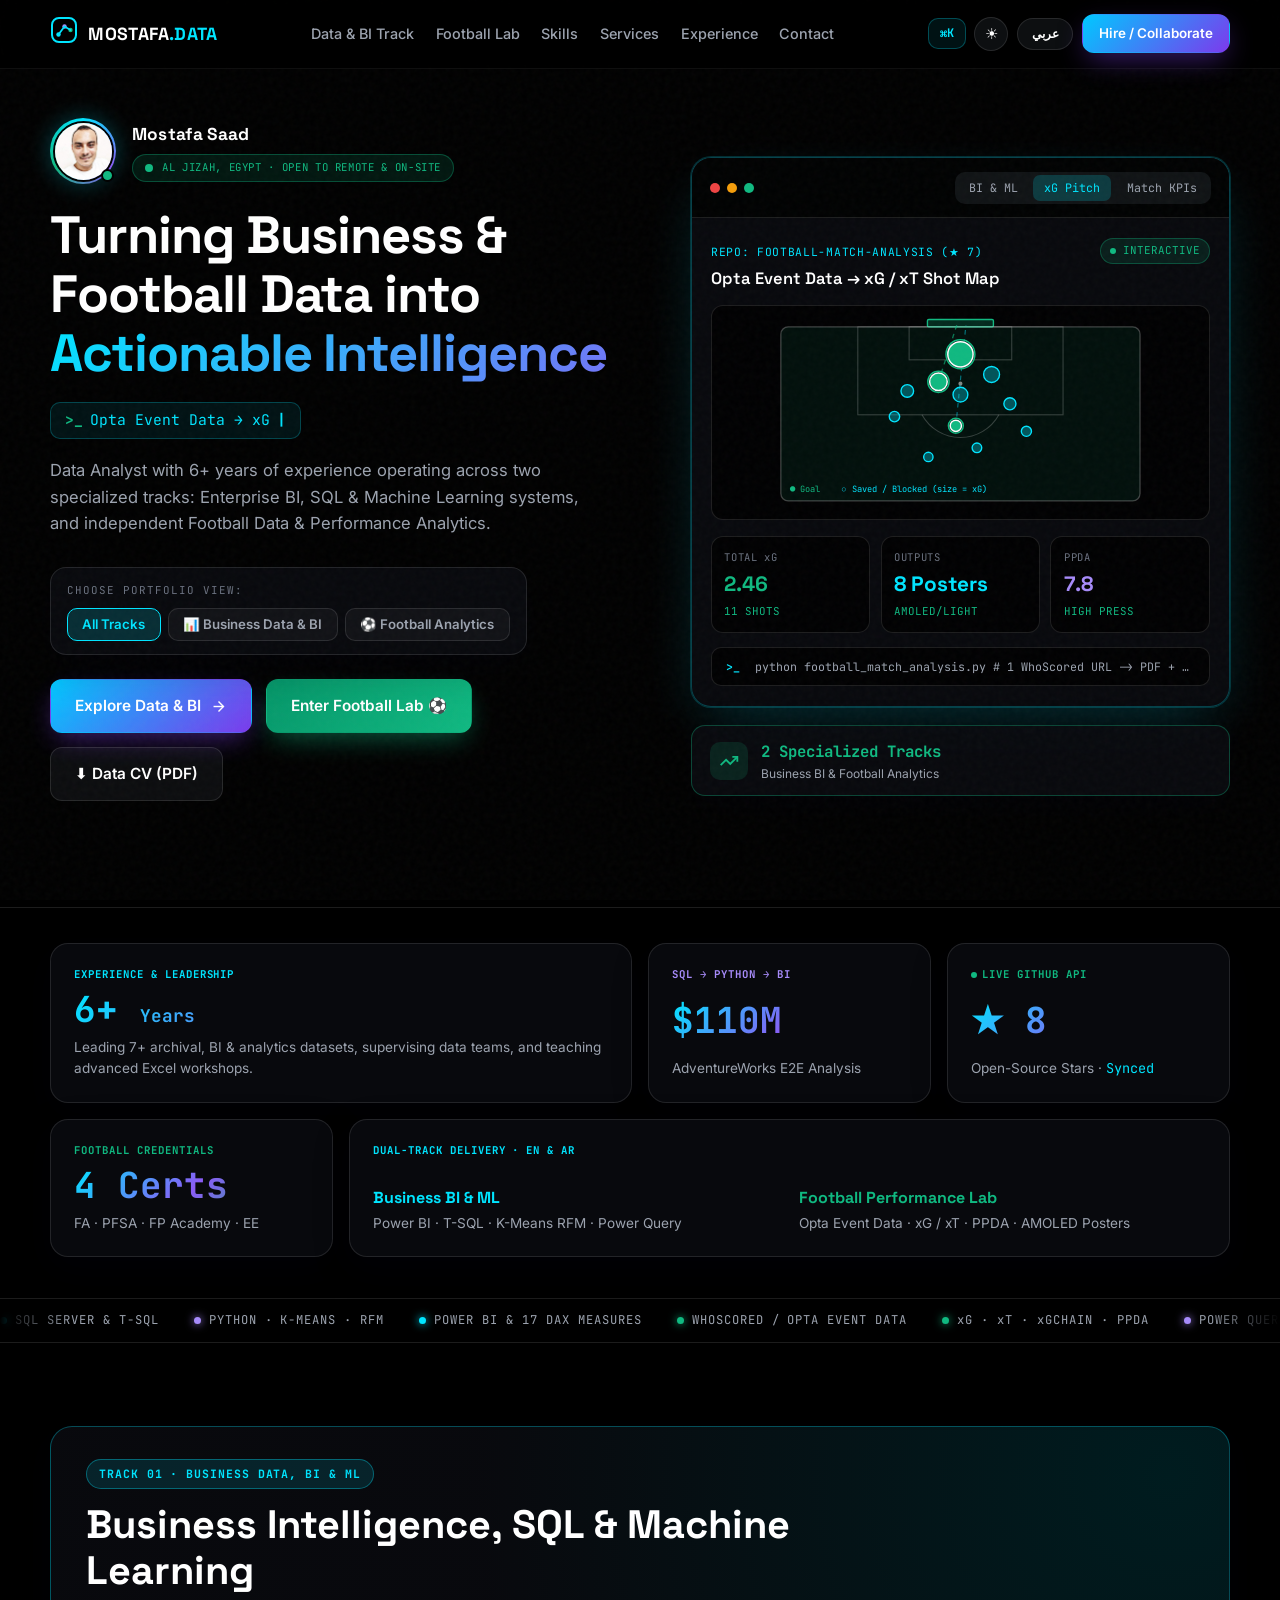
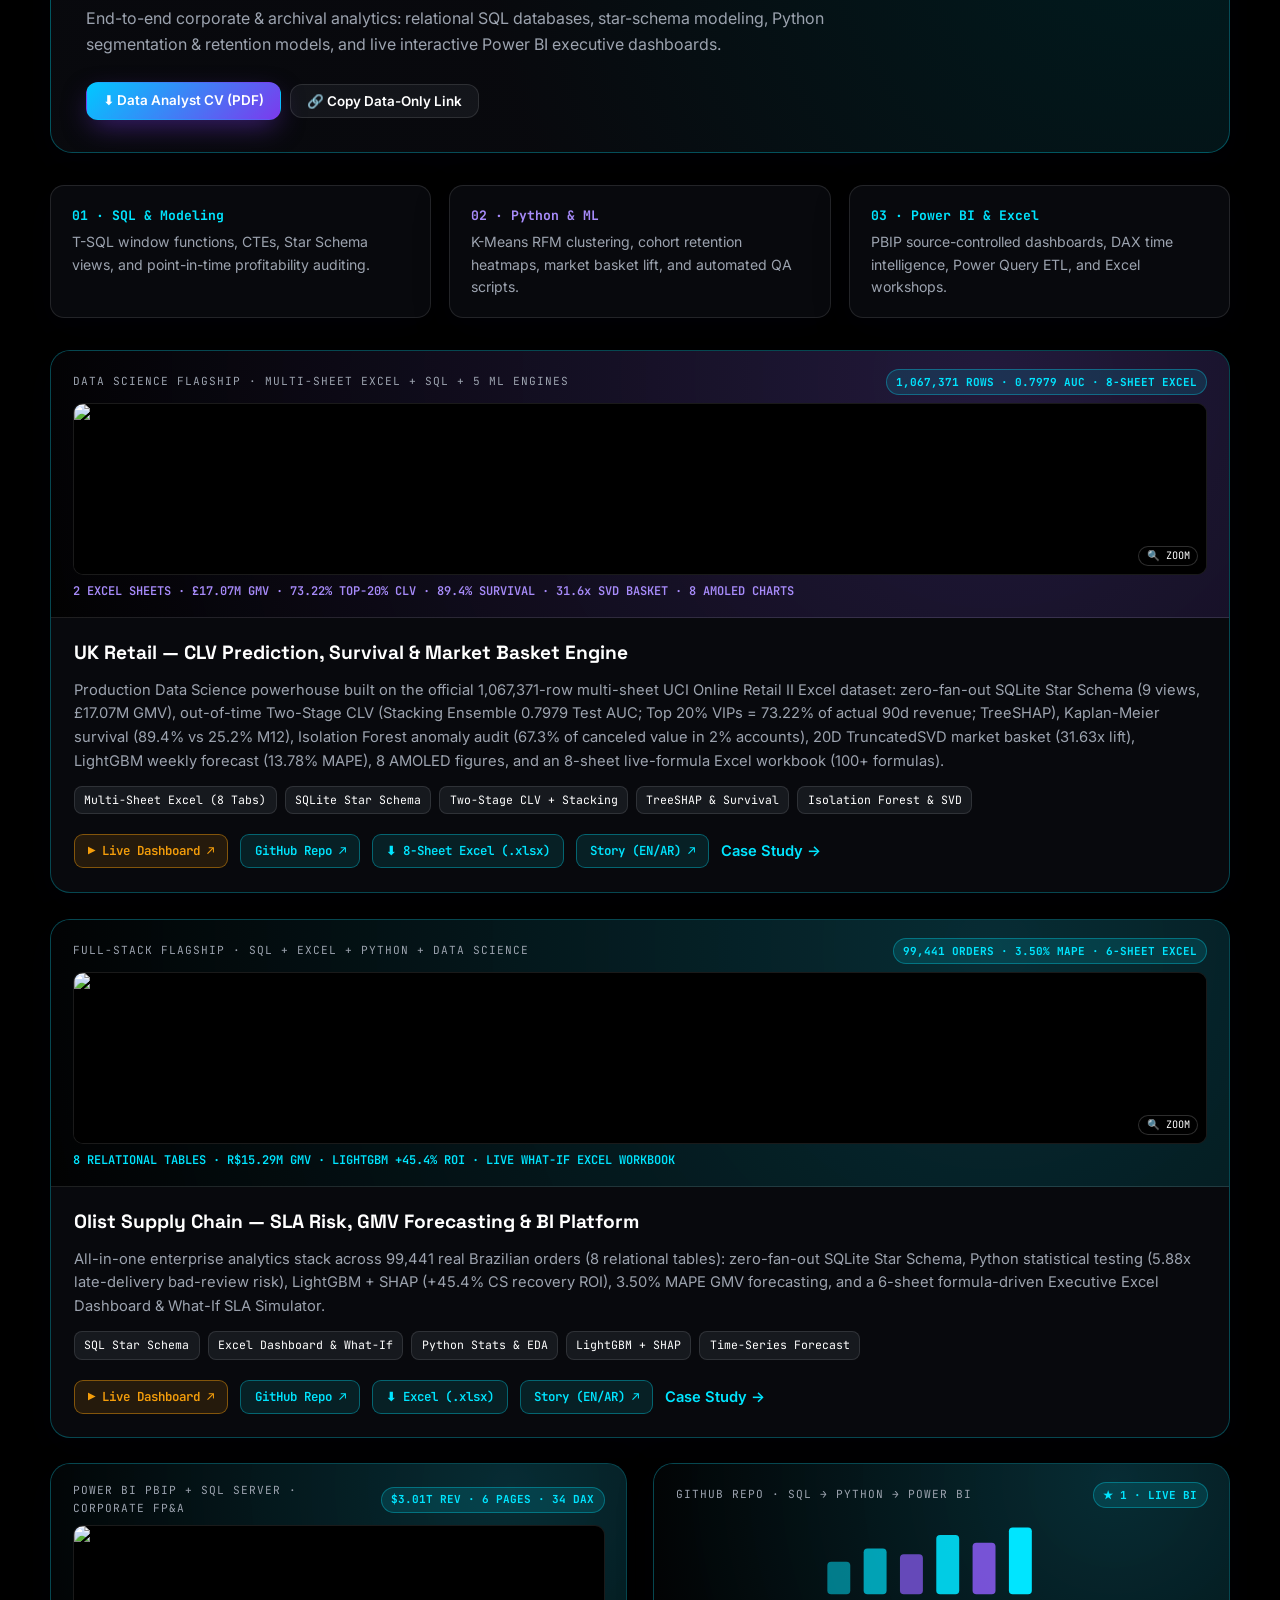
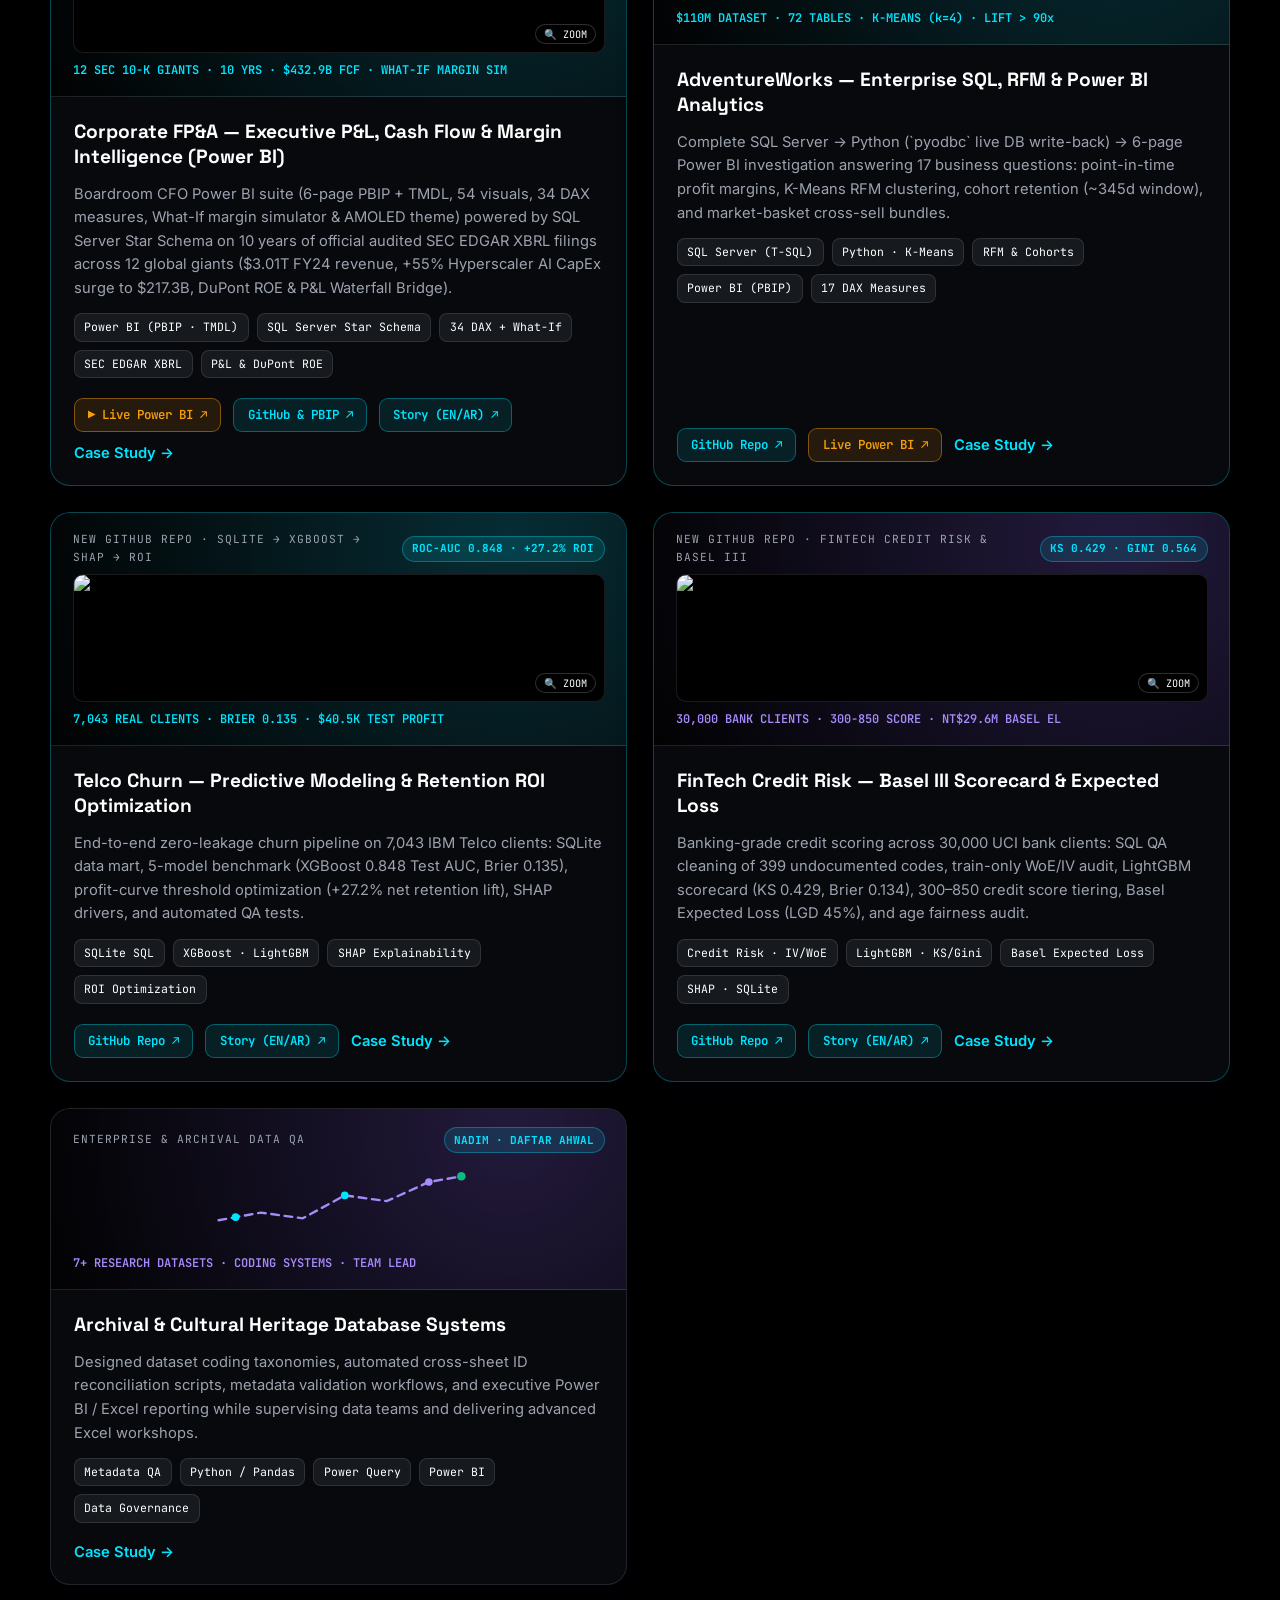
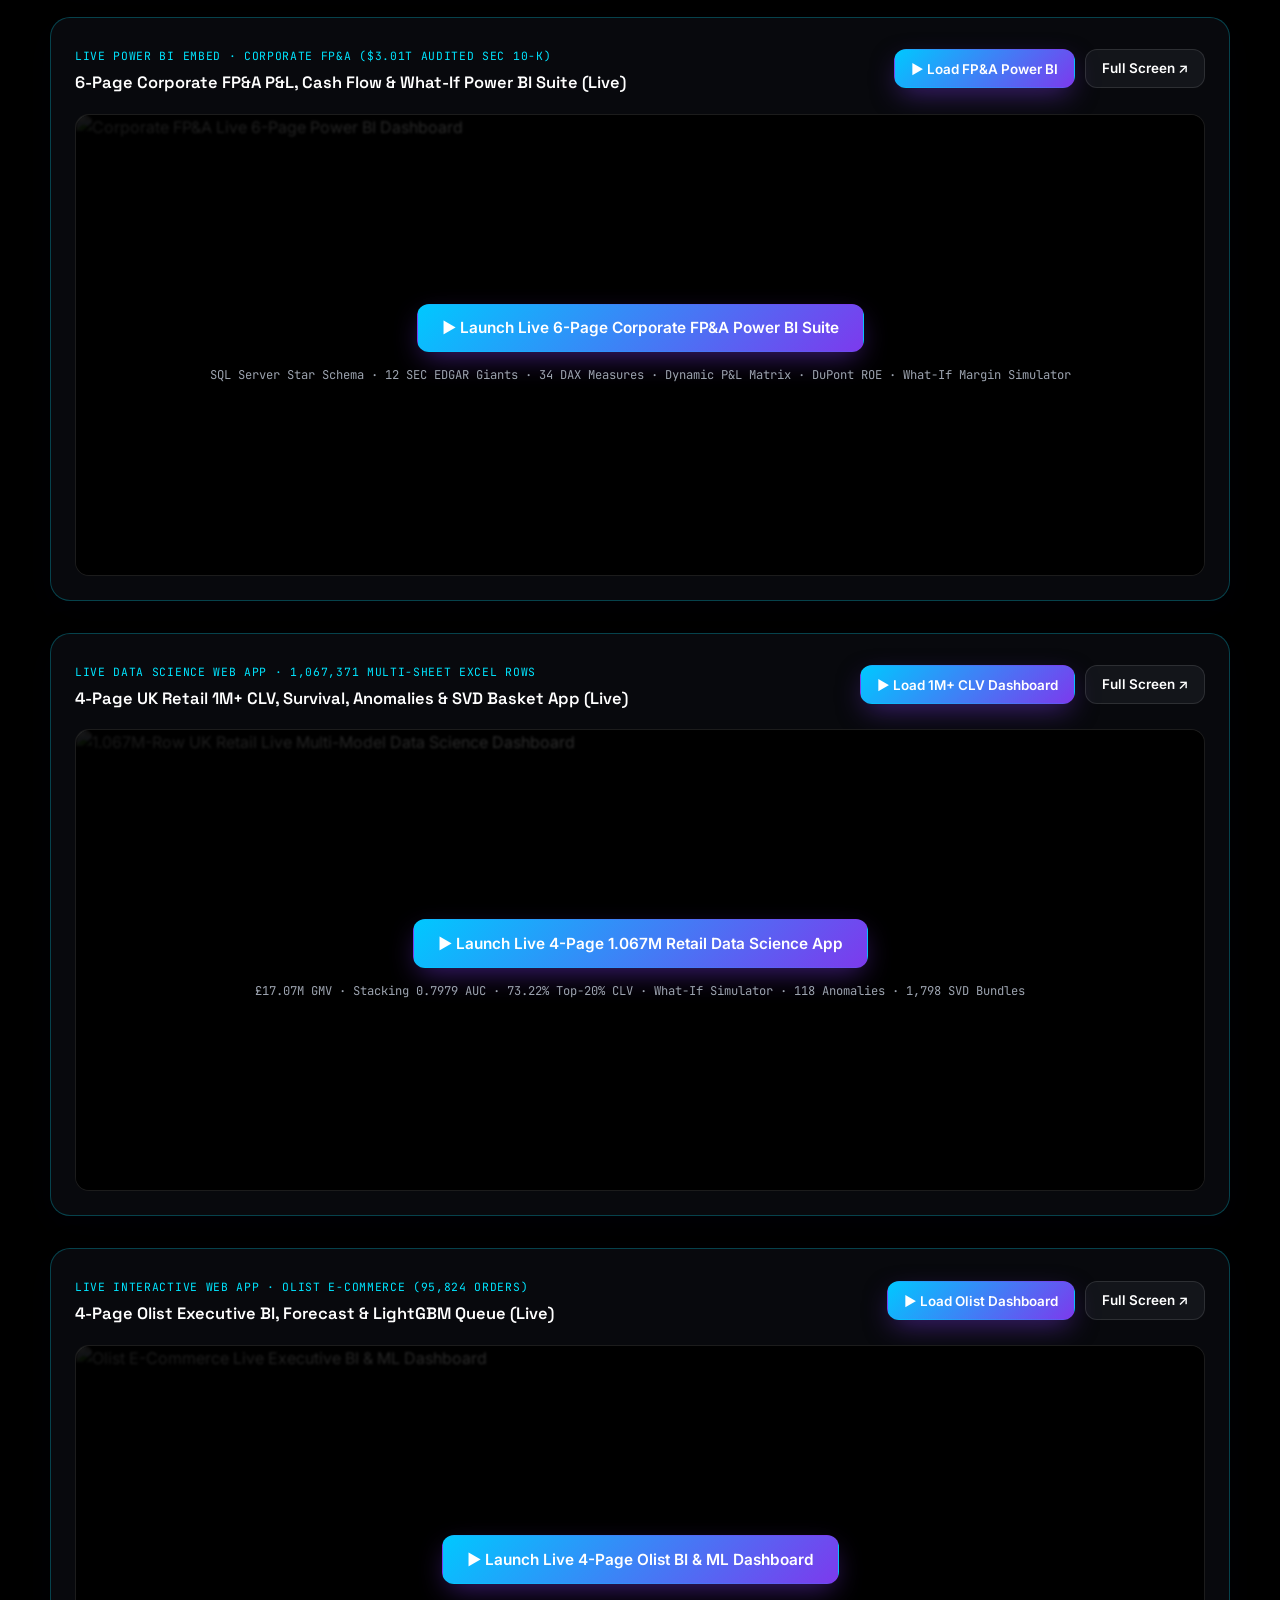
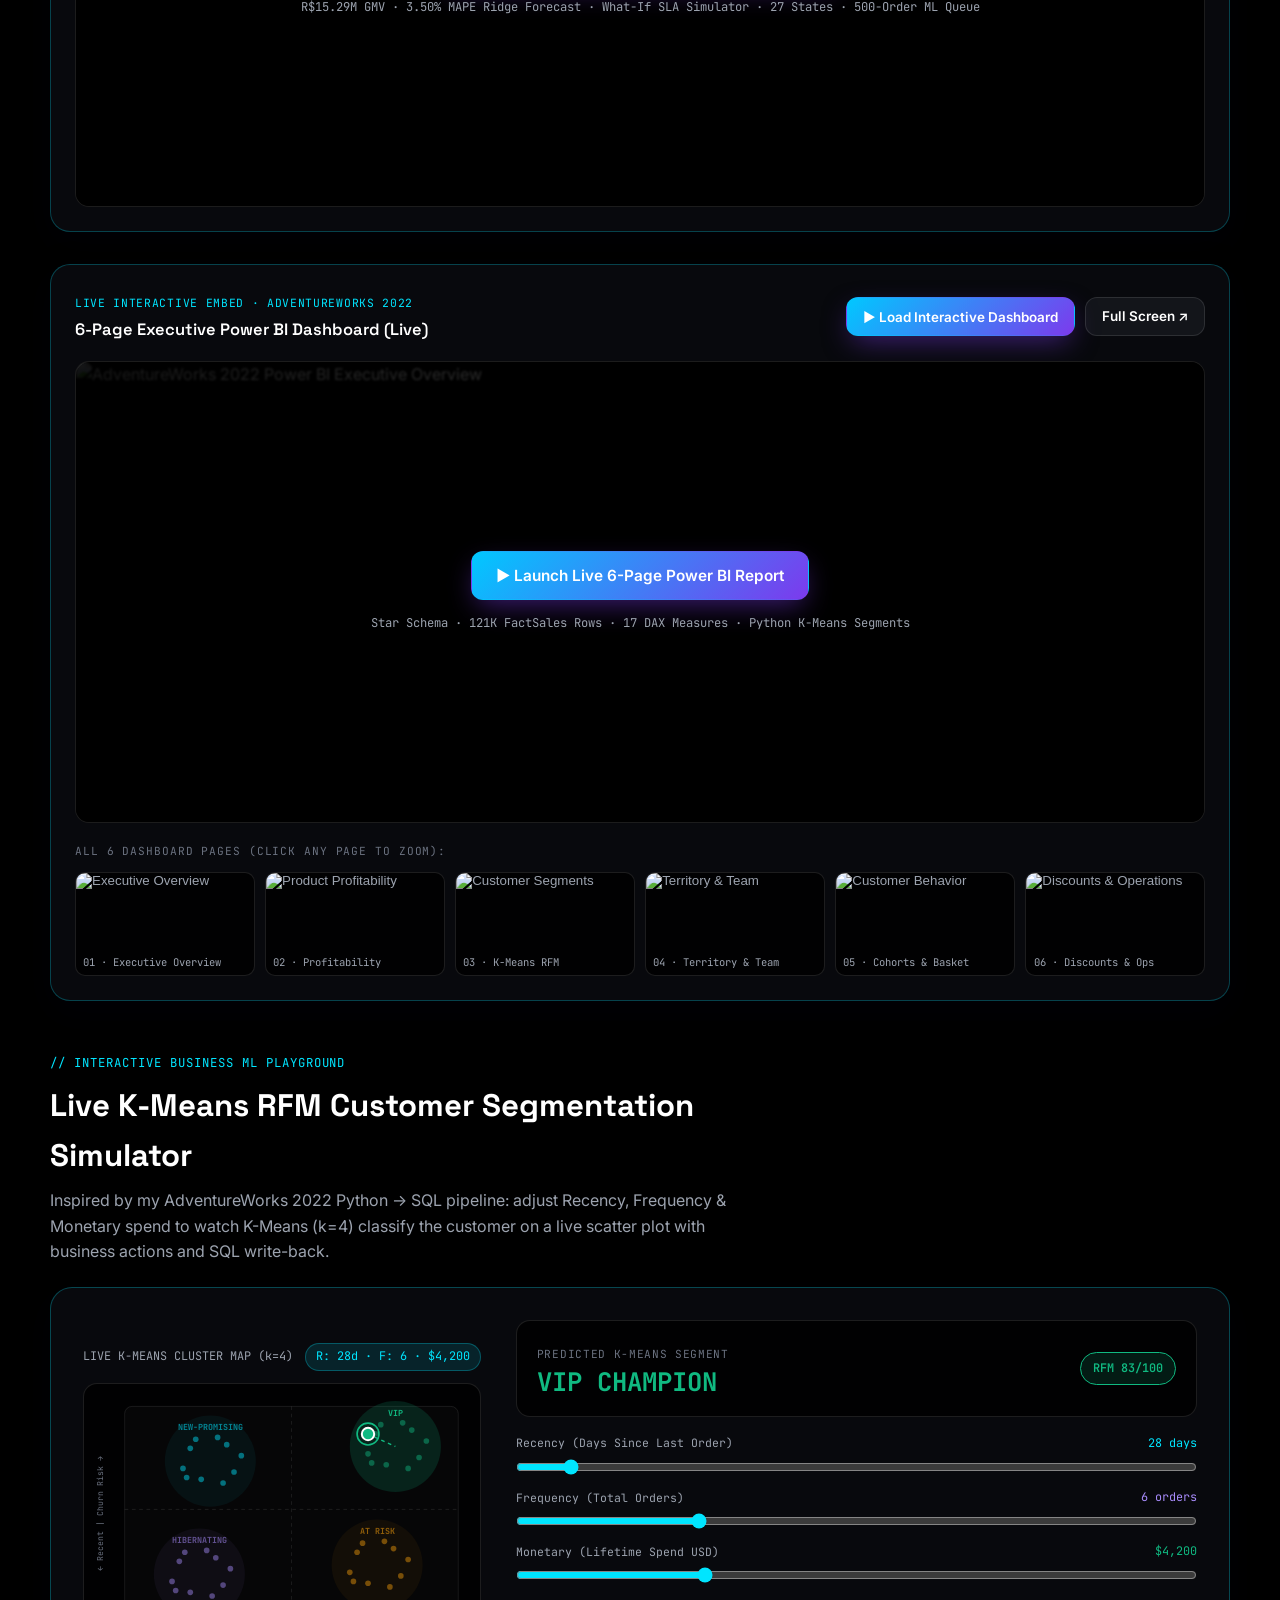
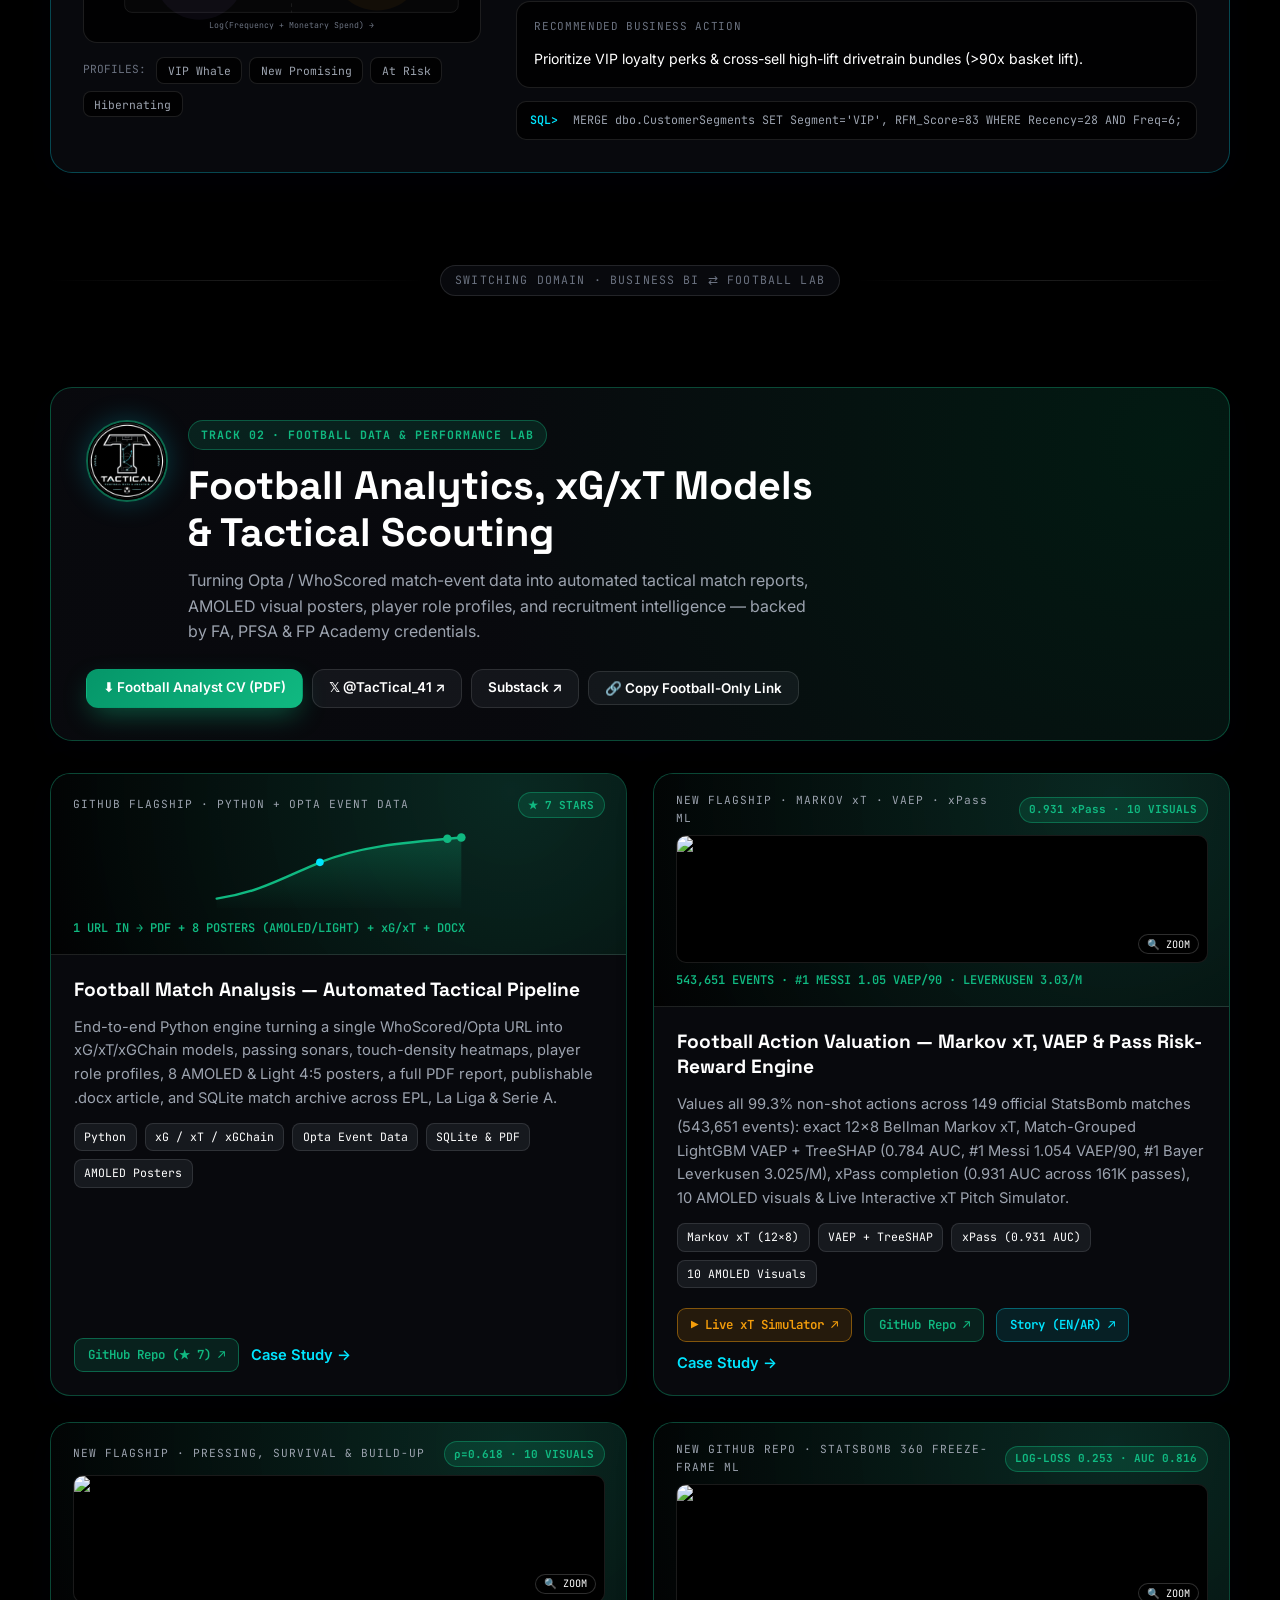
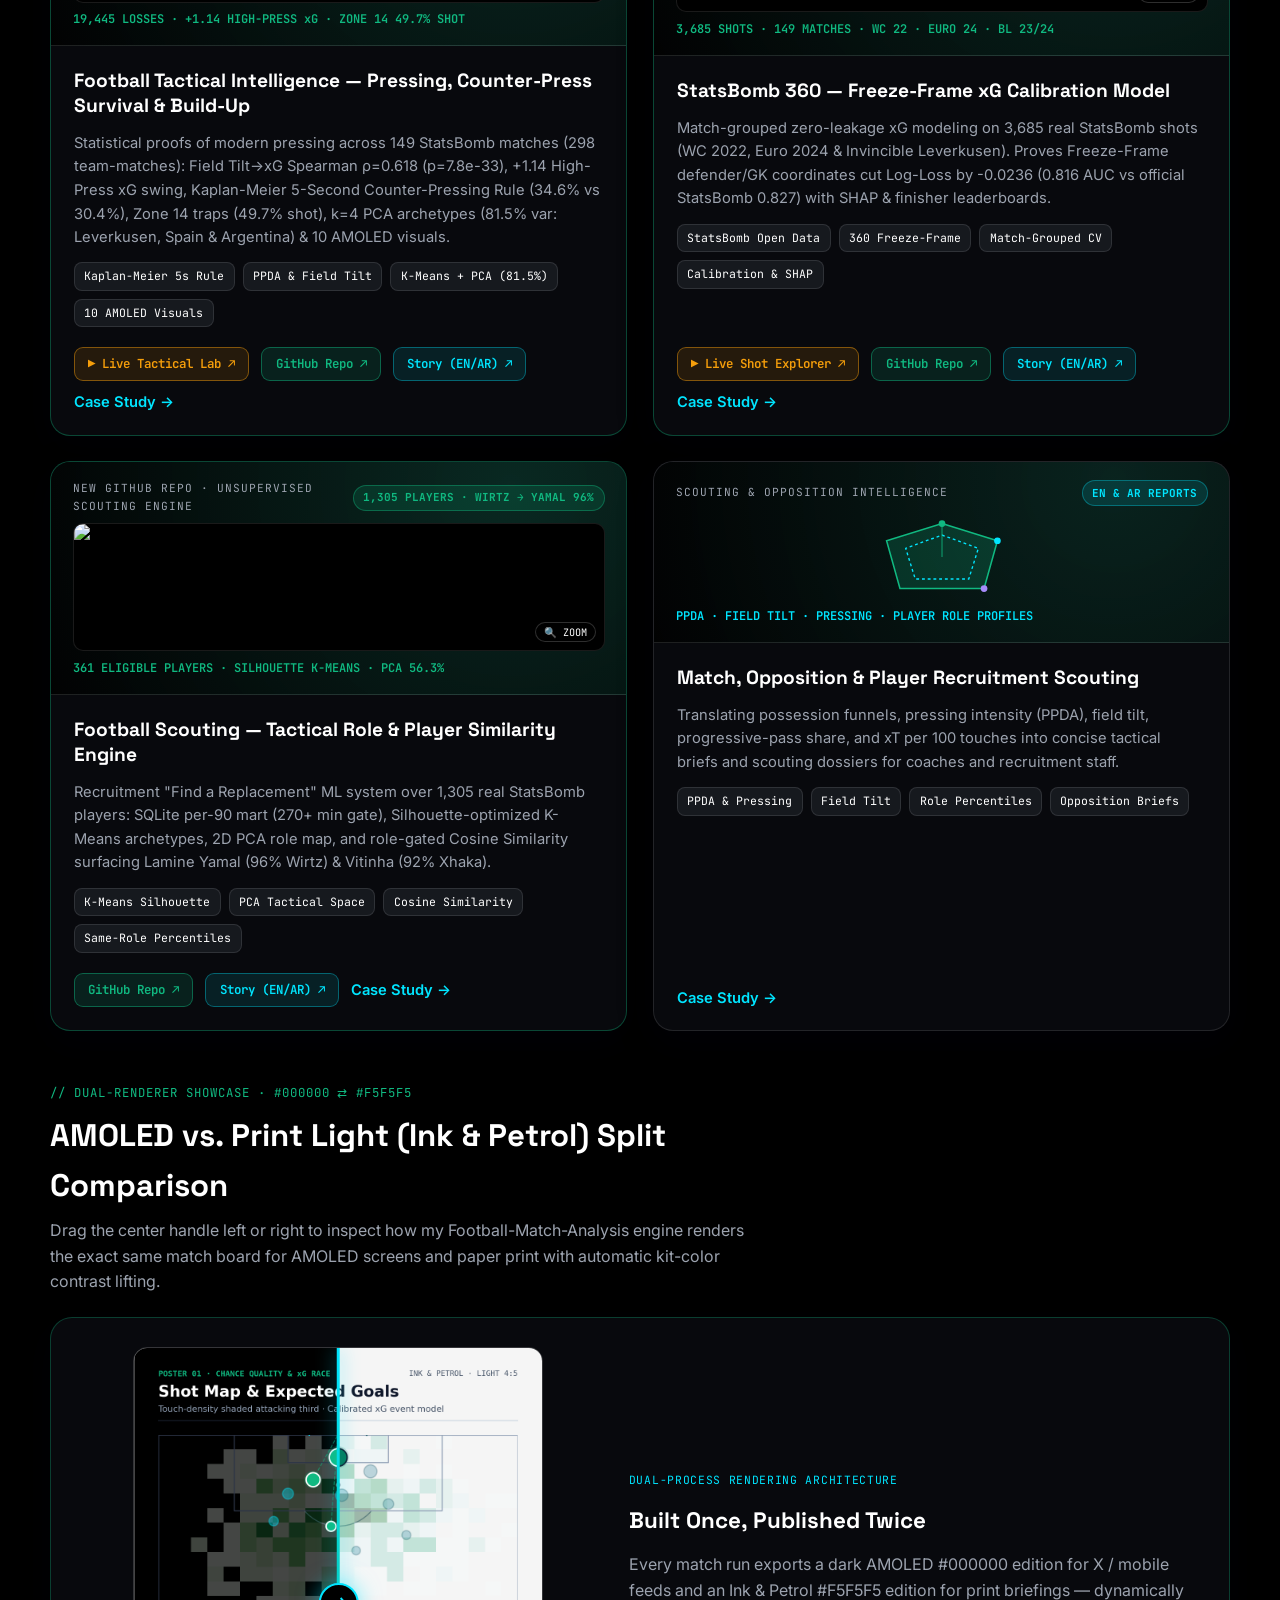
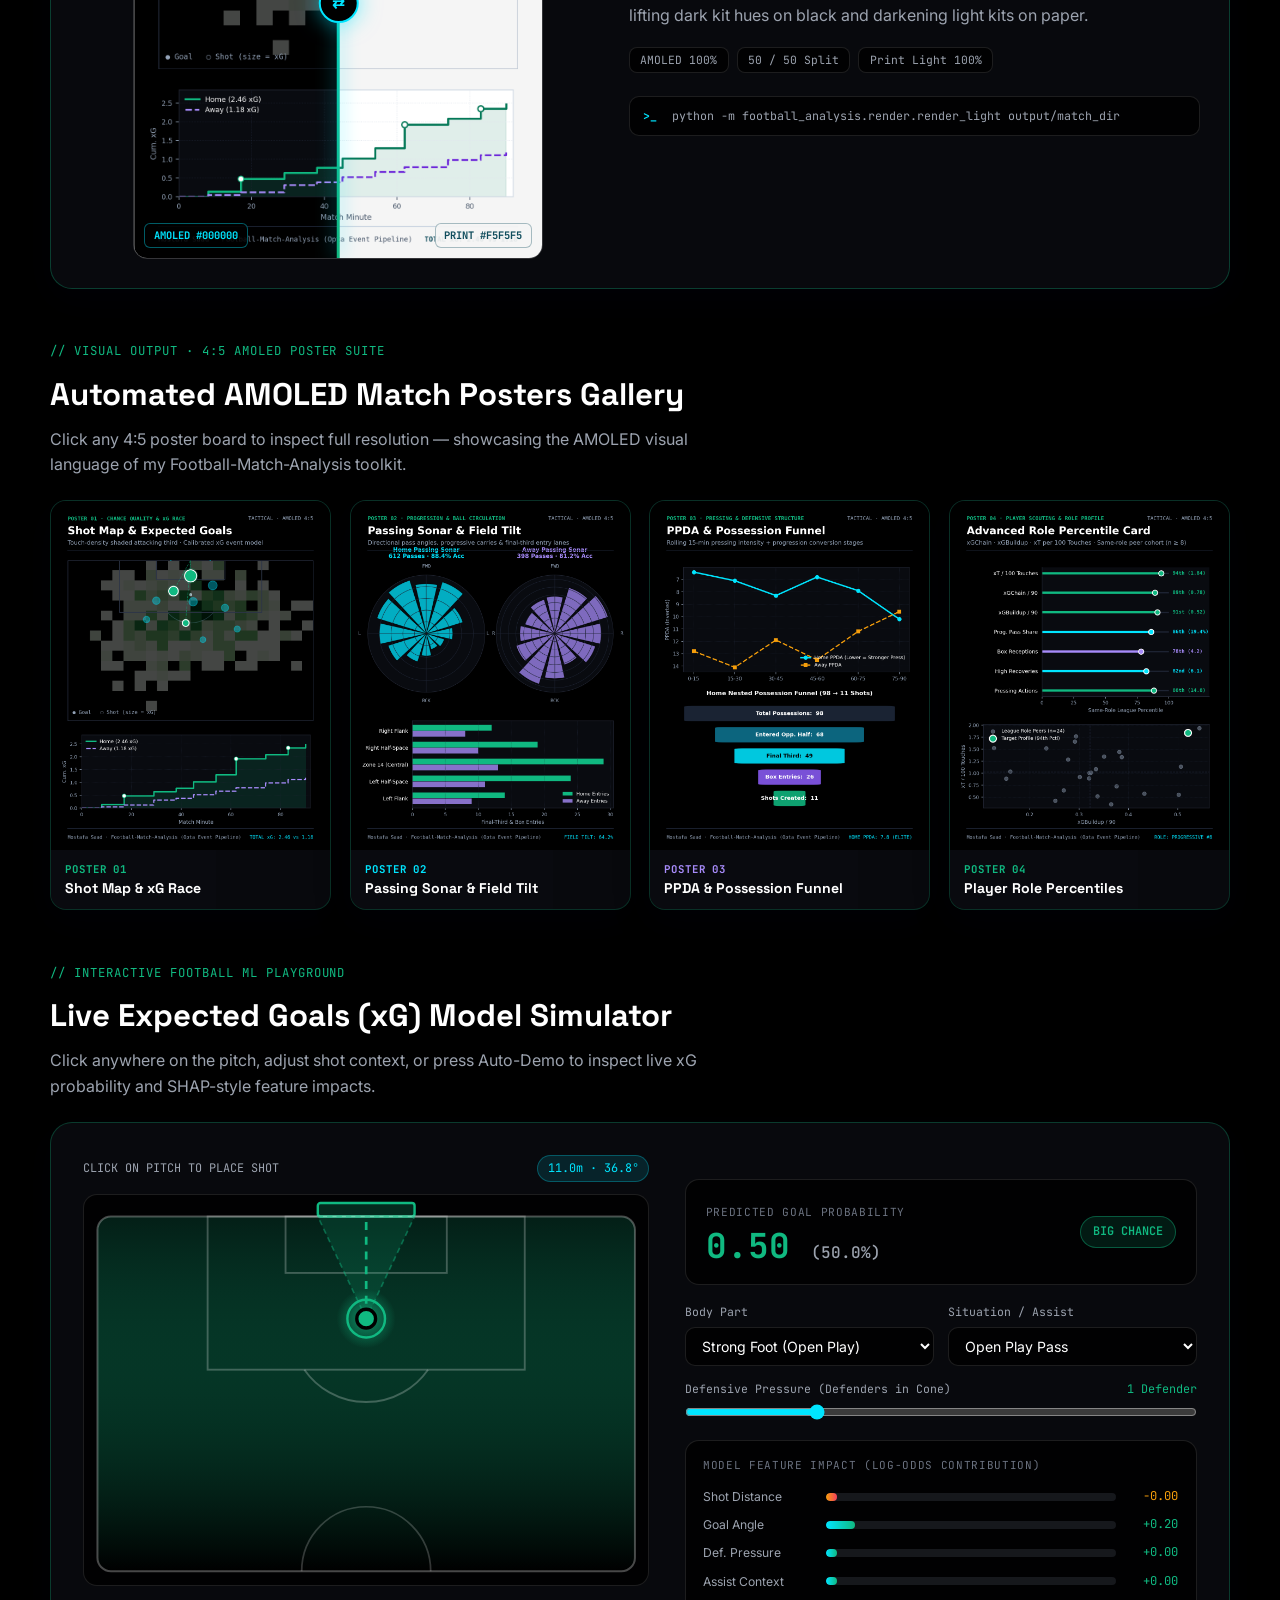
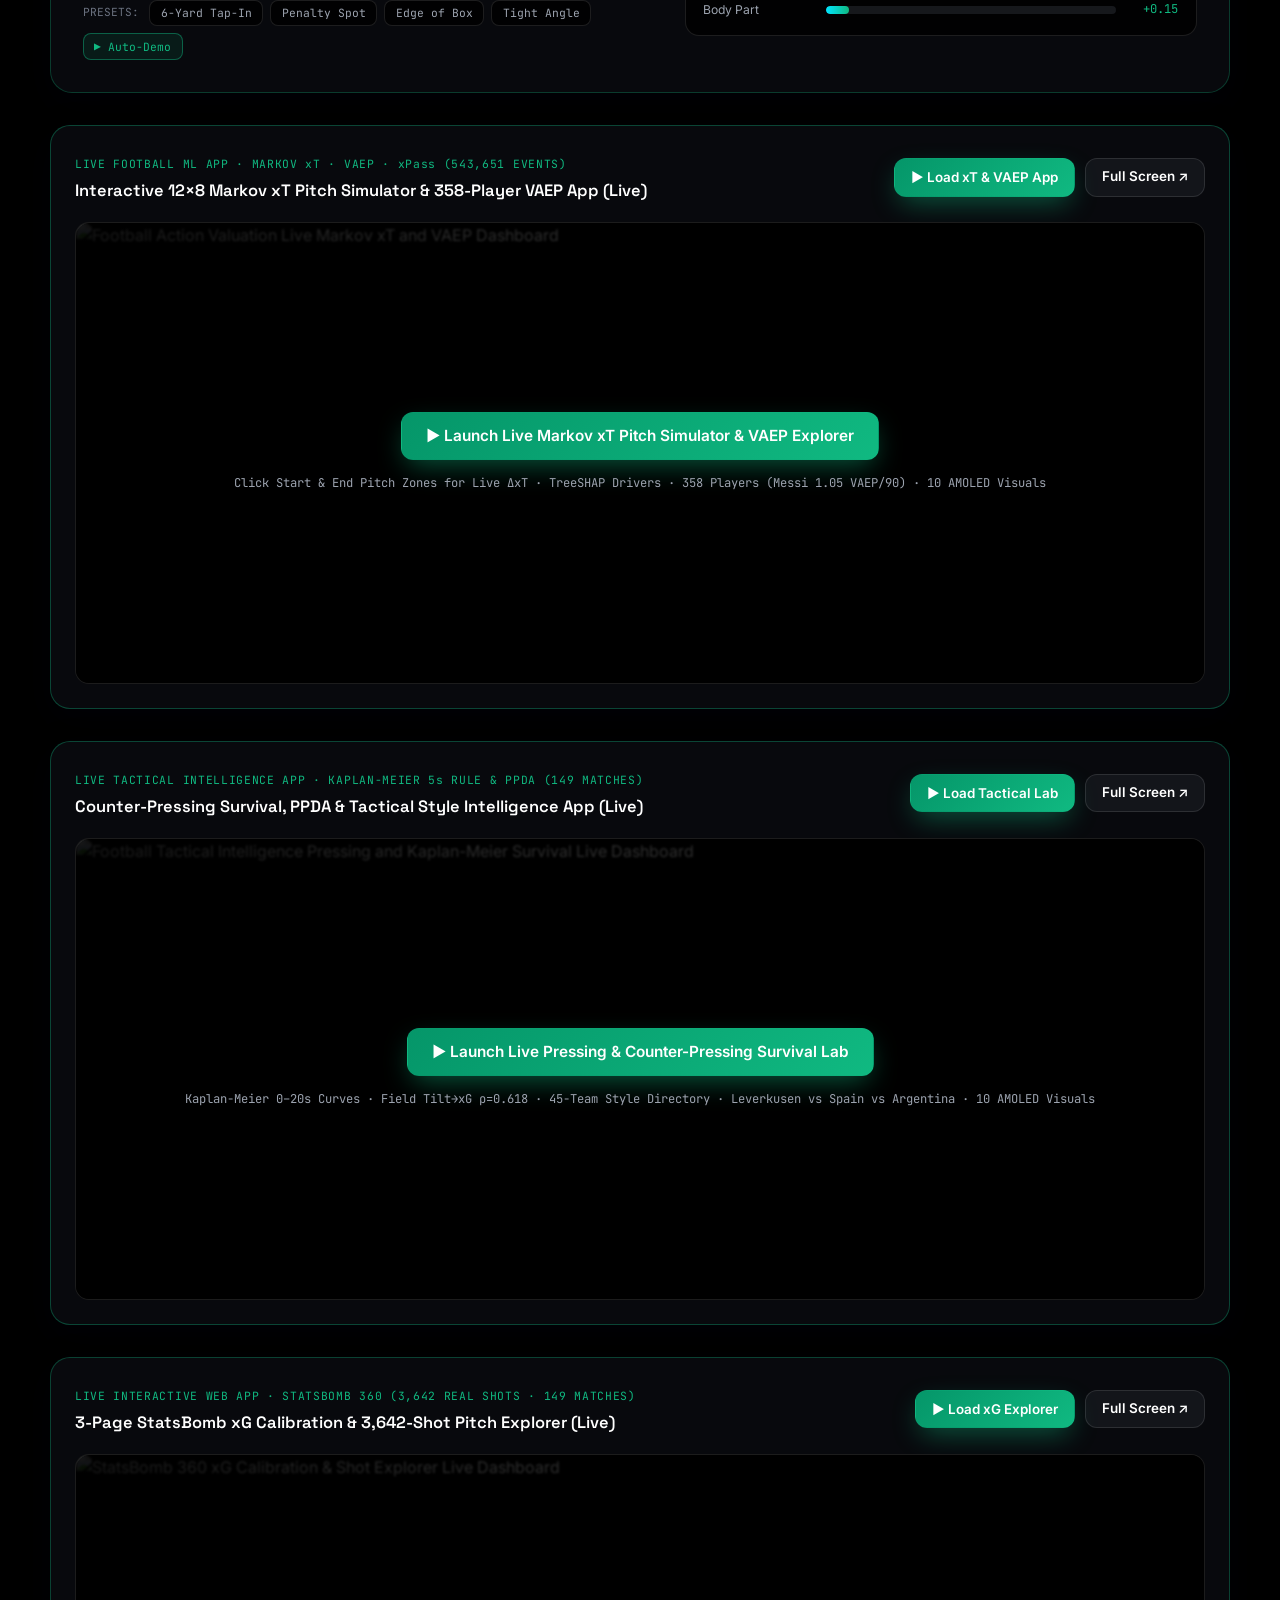
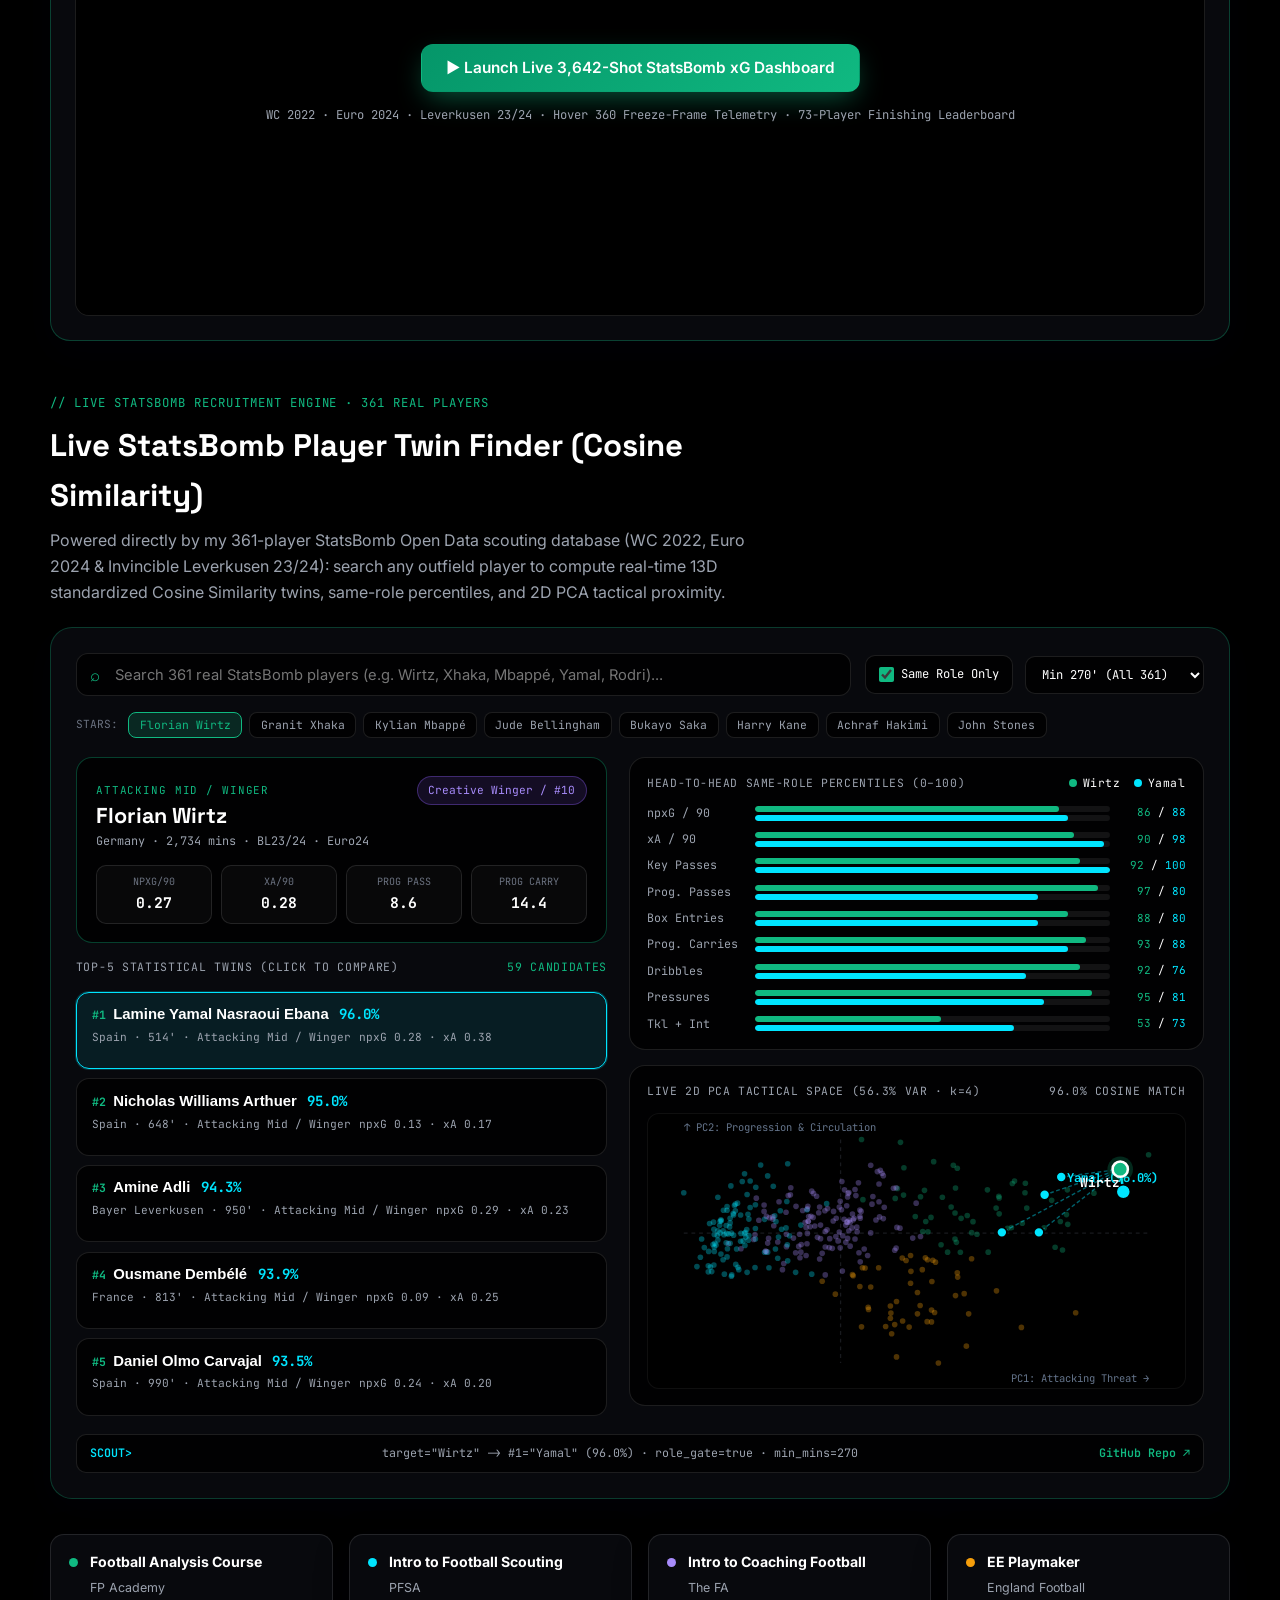
==== commit 81ad6c10: "feat: add VAEP/xT & Pressing Tactical Intelligence flagships, live embeds, case studies & updated Fo" ====
--- a/index.html
+++ b/index.html
@@ -859,6 +859,72 @@
             </div>
           </article>
 
+          <!-- NEW GITHUB REPO: Football Action Valuation — Markov xT, VAEP & xPass -->
+          <article class="project-card glass tilt-card featured-repo foot-featured" data-cat="football">
+            <div class="project-viz viz-emerald">
+              <div class="repo-top-row">
+                <span class="proj-cat mono">NEW FLAGSHIP · MARKOV xT · VAEP · xPass ML</span>
+                <span class="star-badge emerald-star mono">0.931 xPass · 10 VISUALS</span>
+              </div>
+              <button class="proj-chart-preview lightbox-trigger" type="button" data-src="https://raw.githubusercontent.com/mostafasaad91/football-vaep-xt-action-valuation/main/outputs/figures/01_markov_xt_pitch_surface.png" data-cap="Football Action Valuation — Learned 12×8 Markov Chain Expected Threat (xT) Surface & Bellman Convergence (543,651 StatsBomb Events)">
+                <img src="https://raw.githubusercontent.com/mostafasaad91/football-vaep-xt-action-valuation/main/outputs/figures/01_markov_xt_pitch_surface.png" alt="Markov Chain Expected Threat Surface and Bellman Convergence" loading="lazy" />
+                <span class="zoom-pill mono">🔍 ZOOM</span>
+              </button>
+              <div class="proj-metric mono">543,651 EVENTS · #1 MESSI 1.05 VAEP/90 · LEVERKUSEN 3.03/M</div>
+            </div>
+            <div class="project-body">
+              <h3 data-i18n="vaep_title">Football Action Valuation — Markov xT, VAEP &amp; Pass Risk-Reward Engine</h3>
+              <p data-i18n="vaep_desc">
+                Values all 99.3% non-shot actions across 149 official StatsBomb matches (543,651 events): exact 12×8 Bellman Markov xT, Match-Grouped LightGBM VAEP + TreeSHAP (0.784 AUC, #1 Messi 1.054 VAEP/90, #1 Bayer Leverkusen 3.025/M), xPass completion (0.931 AUC across 161K passes), 10 AMOLED visuals &amp; Live Interactive xT Pitch Simulator.
+              </p>
+              <div class="chip-row small">
+                <span class="tech-chip">Markov xT (12×8)</span>
+                <span class="tech-chip">VAEP + TreeSHAP</span>
+                <span class="tech-chip">xPass (0.931 AUC)</span>
+                <span class="tech-chip">10 AMOLED Visuals</span>
+              </div>
+              <div class="project-links multi-links">
+                <a href="https://mostafasaad91.github.io/football-vaep-xt-action-valuation/" target="_blank" rel="noopener" class="repo-link live-bi mono">▶ Live xT Simulator ↗</a>
+                <a href="https://github.com/mostafasaad91/football-vaep-xt-action-valuation" target="_blank" rel="noopener" class="repo-link emerald-link mono">GitHub Repo ↗</a>
+                <a href="https://github.com/mostafasaad91/football-vaep-xt-action-valuation/blob/main/docs/PROJECT_STORY.md" target="_blank" rel="noopener" class="repo-link mono">Story (EN/AR) ↗</a>
+                <button class="text-link open-modal" data-project="11" type="button" data-i18n="proj_details">Case Study →</button>
+              </div>
+            </div>
+          </article>
+
+          <!-- NEW GITHUB REPO: Football Tactical Intelligence — Pressing, Survival & Build-Up -->
+          <article class="project-card glass tilt-card featured-repo foot-featured" data-cat="football">
+            <div class="project-viz viz-emerald">
+              <div class="repo-top-row">
+                <span class="proj-cat mono">NEW FLAGSHIP · PRESSING, SURVIVAL &amp; BUILD-UP</span>
+                <span class="star-badge emerald-star mono">ρ=0.618 · 10 VISUALS</span>
+              </div>
+              <button class="proj-chart-preview lightbox-trigger" type="button" data-src="https://raw.githubusercontent.com/mostafasaad91/football-pressing-tactical-intelligence/main/outputs/figures/02_counterpress_kaplan_meier_survival.png" data-cap="Football Tactical Intelligence — Kaplan-Meier 5-Second Counter-Pressing Survival Analysis (19,445 Open-Play Losses across 149 Matches)">
+                <img src="https://raw.githubusercontent.com/mostafasaad91/football-pressing-tactical-intelligence/main/outputs/figures/02_counterpress_kaplan_meier_survival.png" alt="Kaplan-Meier Counter-Pressing Survival Curves" loading="lazy" />
+                <span class="zoom-pill mono">🔍 ZOOM</span>
+              </button>
+              <div class="proj-metric mono">19,445 LOSSES · +1.14 HIGH-PRESS xG · ZONE 14 49.7% SHOT</div>
+            </div>
+            <div class="project-body">
+              <h3 data-i18n="press_title">Football Tactical Intelligence — Pressing, Counter-Press Survival &amp; Build-Up</h3>
+              <p data-i18n="press_desc">
+                Statistical proofs of modern pressing across 149 StatsBomb matches (298 team-matches): Field Tilt→xG Spearman ρ=0.618 (p=7.8e-33), +1.14 High-Press xG swing, Kaplan-Meier 5-Second Counter-Pressing Rule (34.6% vs 30.4%), Zone 14 traps (49.7% shot), k=4 PCA archetypes (81.5% var: Leverkusen, Spain &amp; Argentina) &amp; 10 AMOLED visuals.
+              </p>
+              <div class="chip-row small">
+                <span class="tech-chip">Kaplan-Meier 5s Rule</span>
+                <span class="tech-chip">PPDA &amp; Field Tilt</span>
+                <span class="tech-chip">K-Means + PCA (81.5%)</span>
+                <span class="tech-chip">10 AMOLED Visuals</span>
+              </div>
+              <div class="project-links multi-links">
+                <a href="https://mostafasaad91.github.io/football-pressing-tactical-intelligence/" target="_blank" rel="noopener" class="repo-link live-bi mono">▶ Live Tactical Lab ↗</a>
+                <a href="https://github.com/mostafasaad91/football-pressing-tactical-intelligence" target="_blank" rel="noopener" class="repo-link emerald-link mono">GitHub Repo ↗</a>
+                <a href="https://github.com/mostafasaad91/football-pressing-tactical-intelligence/blob/main/docs/PROJECT_STORY.md" target="_blank" rel="noopener" class="repo-link mono">Story (EN/AR) ↗</a>
+                <button class="text-link open-modal" data-project="12" type="button" data-i18n="proj_details">Case Study →</button>
+              </div>
+            </div>
+          </article>
+
           <!-- NEW GITHUB REPO: StatsBomb 360 — Freeze-Frame xG Calibration Lab -->
           <article class="project-card glass tilt-card featured-repo foot-featured" data-cat="football">
             <div class="project-viz viz-emerald">
@@ -1131,6 +1197,54 @@
             <div class="shap-box">
               <div class="shap-title mono" data-i18n="sim_shap">MODEL FEATURE IMPACT (LOG-ODDS CONTRIBUTION)</div>
               <div class="shap-bars" id="shapBars"></div>
+            </div>
+          </div>
+        </div>
+
+        <!-- LIVE INTERACTIVE VAEP & MARKOV xT PITCH SIMULATOR EMBED -->
+        <div class="pbi-embed-card glass" style="margin-bottom:1.8rem;border-color:rgba(16,185,129,0.34);">
+          <div class="pbi-head">
+            <div>
+              <span class="mono meta-tag" style="color:var(--emerald)">LIVE FOOTBALL ML APP · MARKOV xT · VAEP · xPass (543,651 EVENTS)</span>
+              <h3 class="viz-title" data-i18n="vaep_live_title">Interactive 12×8 Markov xT Pitch Simulator &amp; 358-Player VAEP App (Live)</h3>
+            </div>
+            <div class="pbi-actions">
+              <button class="btn btn-sm btn-emerald" id="loadVaepBtn" type="button" data-i18n="vaep_load_btn">▶ Load xT &amp; VAEP App</button>
+              <a href="https://mostafasaad91.github.io/football-vaep-xt-action-valuation/" target="_blank" rel="noopener" class="btn btn-sm btn-ghost">Full Screen ↗</a>
+            </div>
+          </div>
+
+          <div class="pbi-stage" id="vaepLiveStage">
+            <div class="pbi-preview" id="vaepLivePreview">
+              <img src="https://raw.githubusercontent.com/mostafasaad91/football-vaep-xt-action-valuation/main/assets/social-preview.png" alt="Football Action Valuation Live Markov xT and VAEP Dashboard" loading="lazy" />
+              <div class="pbi-overlay">
+                <button class="btn btn-emerald btn-lg" id="loadVaepOverlayBtn" type="button" data-i18n="vaep_launch">▶ Launch Live Markov xT Pitch Simulator &amp; VAEP Explorer</button>
+                <span class="mono pbi-sub">Click Start &amp; End Pitch Zones for Live ΔxT · TreeSHAP Drivers · 358 Players (Messi 1.05 VAEP/90) · 10 AMOLED Visuals</span>
+              </div>
+            </div>
+          </div>
+        </div>
+
+        <!-- LIVE INTERACTIVE PRESSING & COUNTER-PRESS SURVIVAL LAB EMBED -->
+        <div class="pbi-embed-card glass" style="margin-bottom:1.8rem;border-color:rgba(16,185,129,0.34);">
+          <div class="pbi-head">
+            <div>
+              <span class="mono meta-tag" style="color:var(--emerald)">LIVE TACTICAL INTELLIGENCE APP · KAPLAN-MEIER 5s RULE &amp; PPDA (149 MATCHES)</span>
+              <h3 class="viz-title" data-i18n="press_live_title">Counter-Pressing Survival, PPDA &amp; Tactical Style Intelligence App (Live)</h3>
+            </div>
+            <div class="pbi-actions">
+              <button class="btn btn-sm btn-emerald" id="loadPressBtn" type="button" data-i18n="press_load_btn">▶ Load Tactical Lab</button>
+              <a href="https://mostafasaad91.github.io/football-pressing-tactical-intelligence/" target="_blank" rel="noopener" class="btn btn-sm btn-ghost">Full Screen ↗</a>
+            </div>
+          </div>
+
+          <div class="pbi-stage" id="pressLiveStage">
+            <div class="pbi-preview" id="pressLivePreview">
+              <img src="https://raw.githubusercontent.com/mostafasaad91/football-pressing-tactical-intelligence/main/assets/social-preview.png" alt="Football Tactical Intelligence Pressing and Kaplan-Meier Survival Live Dashboard" loading="lazy" />
+              <div class="pbi-overlay">
+                <button class="btn btn-emerald btn-lg" id="loadPressOverlayBtn" type="button" data-i18n="press_launch">▶ Launch Live Pressing &amp; Counter-Pressing Survival Lab</button>
+                <span class="mono pbi-sub">Kaplan-Meier 0–20s Curves · Field Tilt→xG ρ=0.618 · 45-Team Style Directory · Leverkusen vs Spain vs Argentina · 10 AMOLED Visuals</span>
+              </div>
             </div>
           </div>
         </div>
@@ -1691,6 +1805,6 @@
     <a href="#hero" class="dock-btn mono" title="Back to Top" aria-label="Back to Top">↑</a>
   </div>
 
-  <script src="app.js?v=15"></script>
+  <script src="app.js?v=16"></script>
 </body>
 </html>
